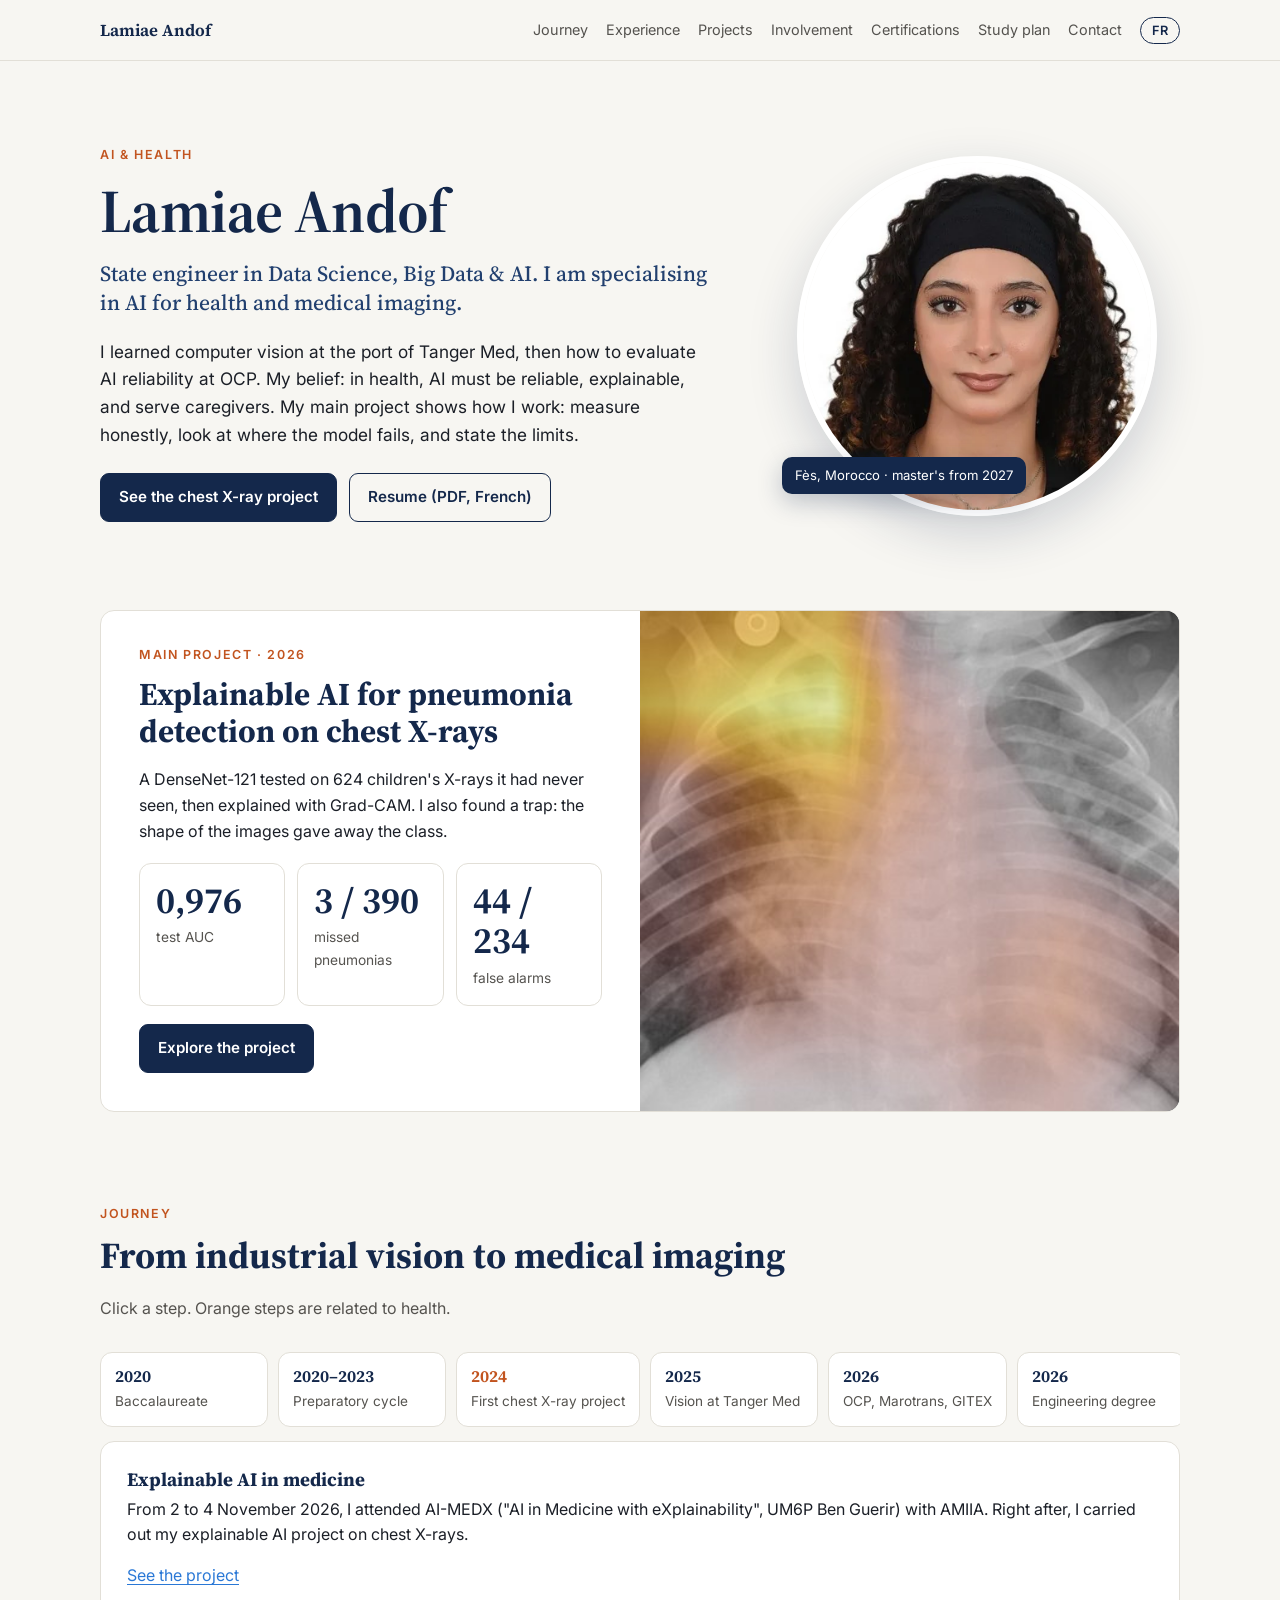
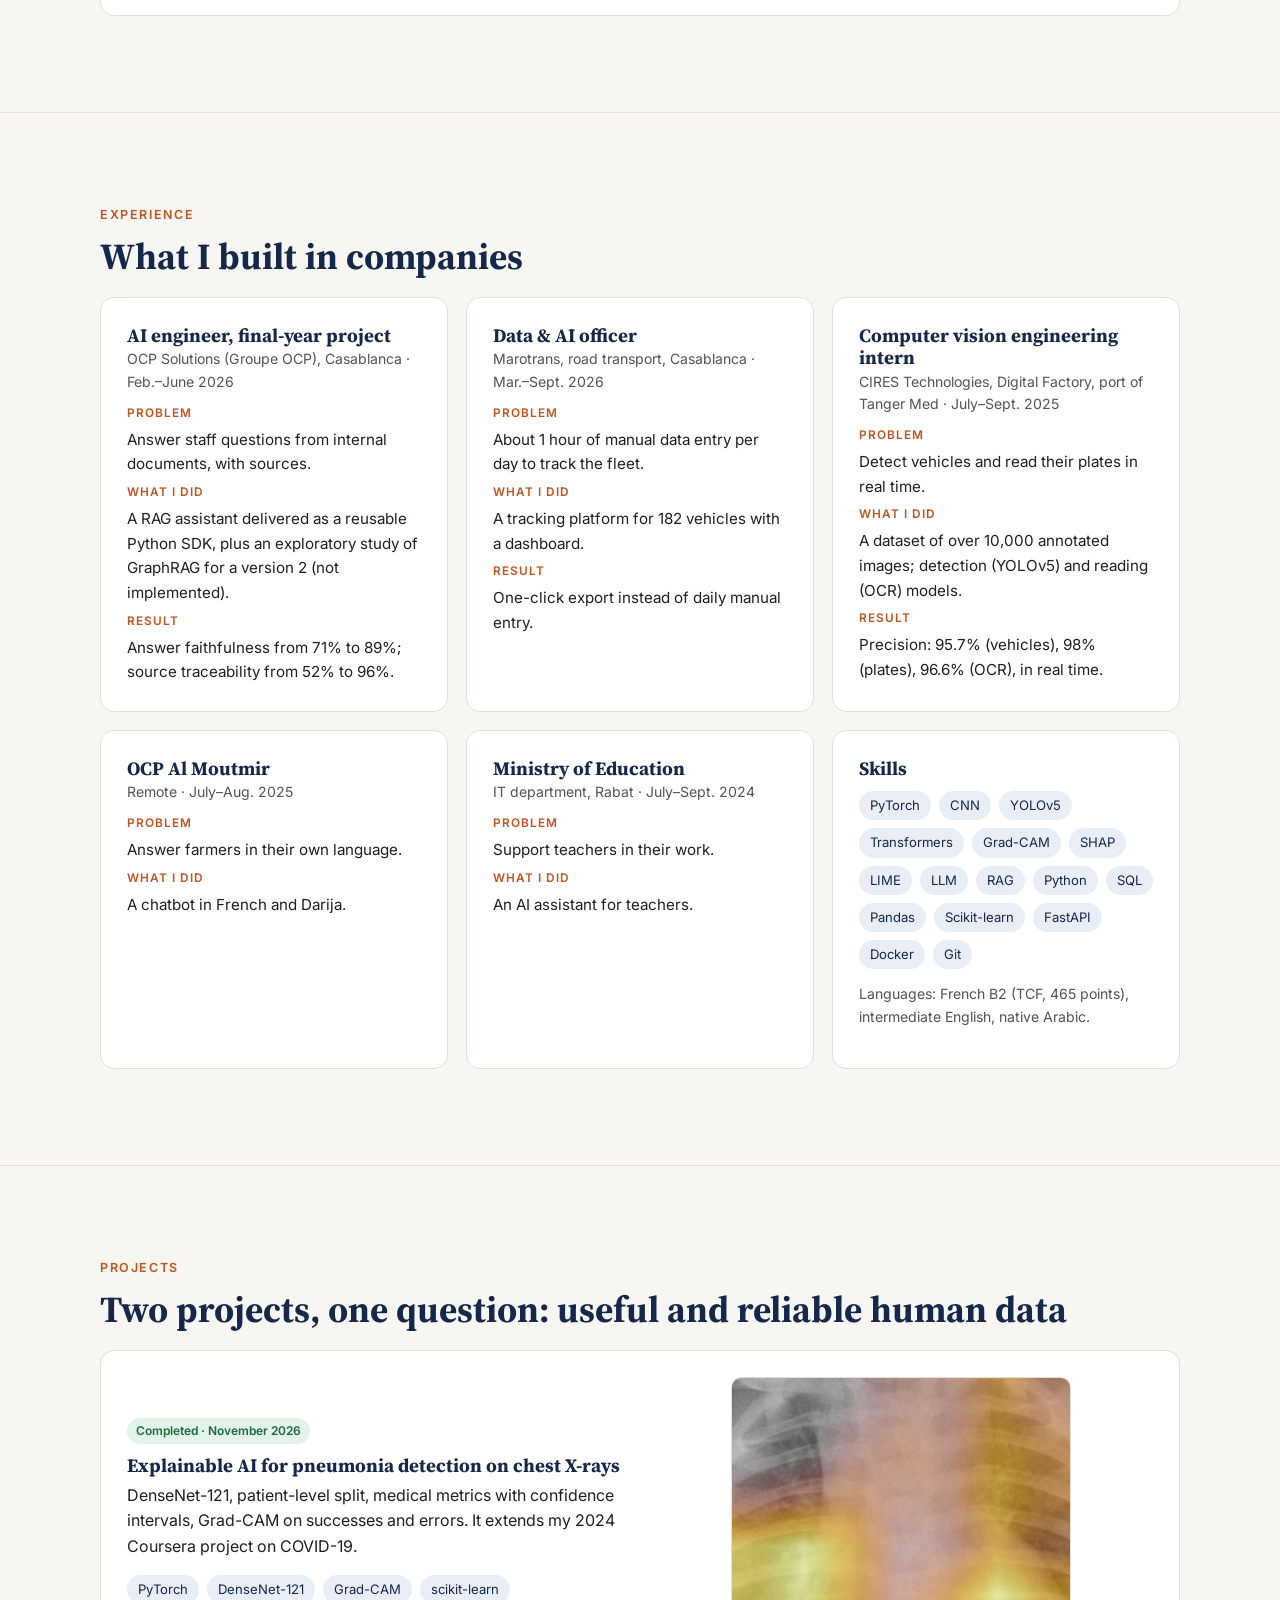
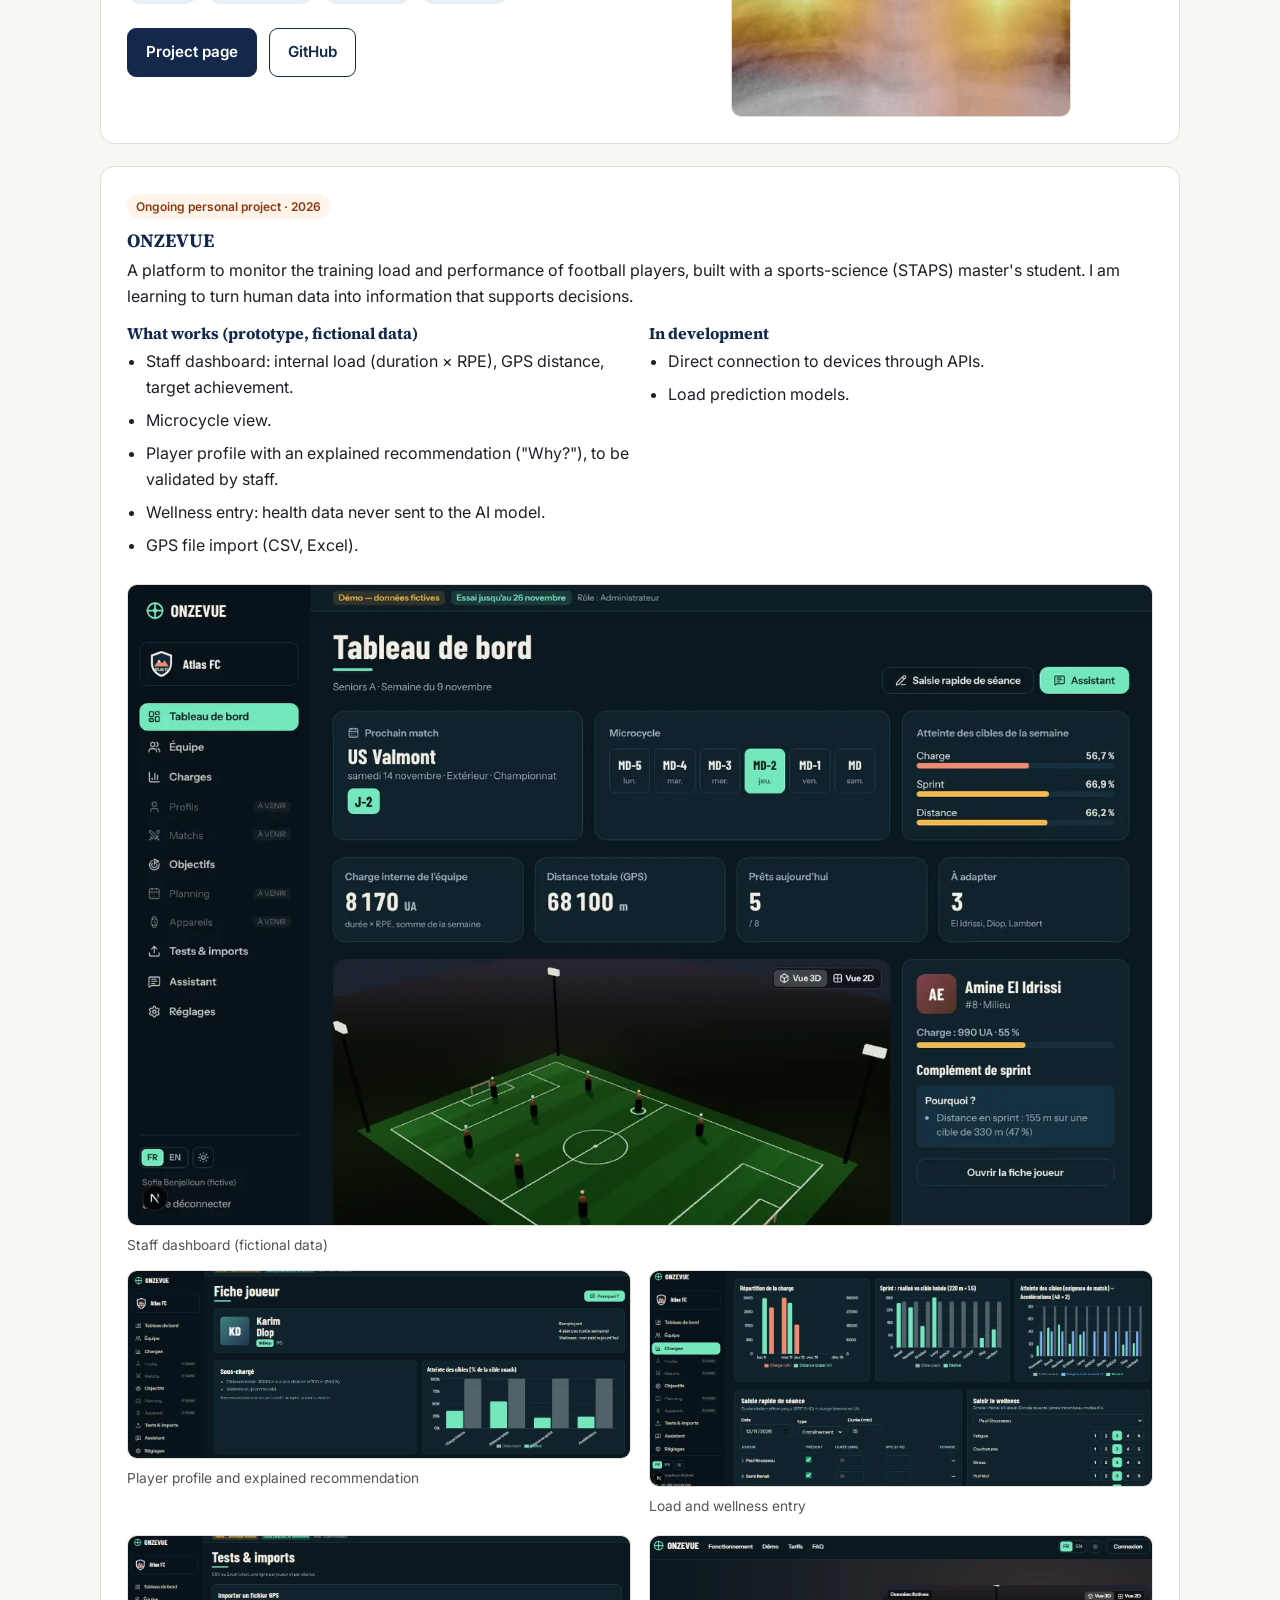
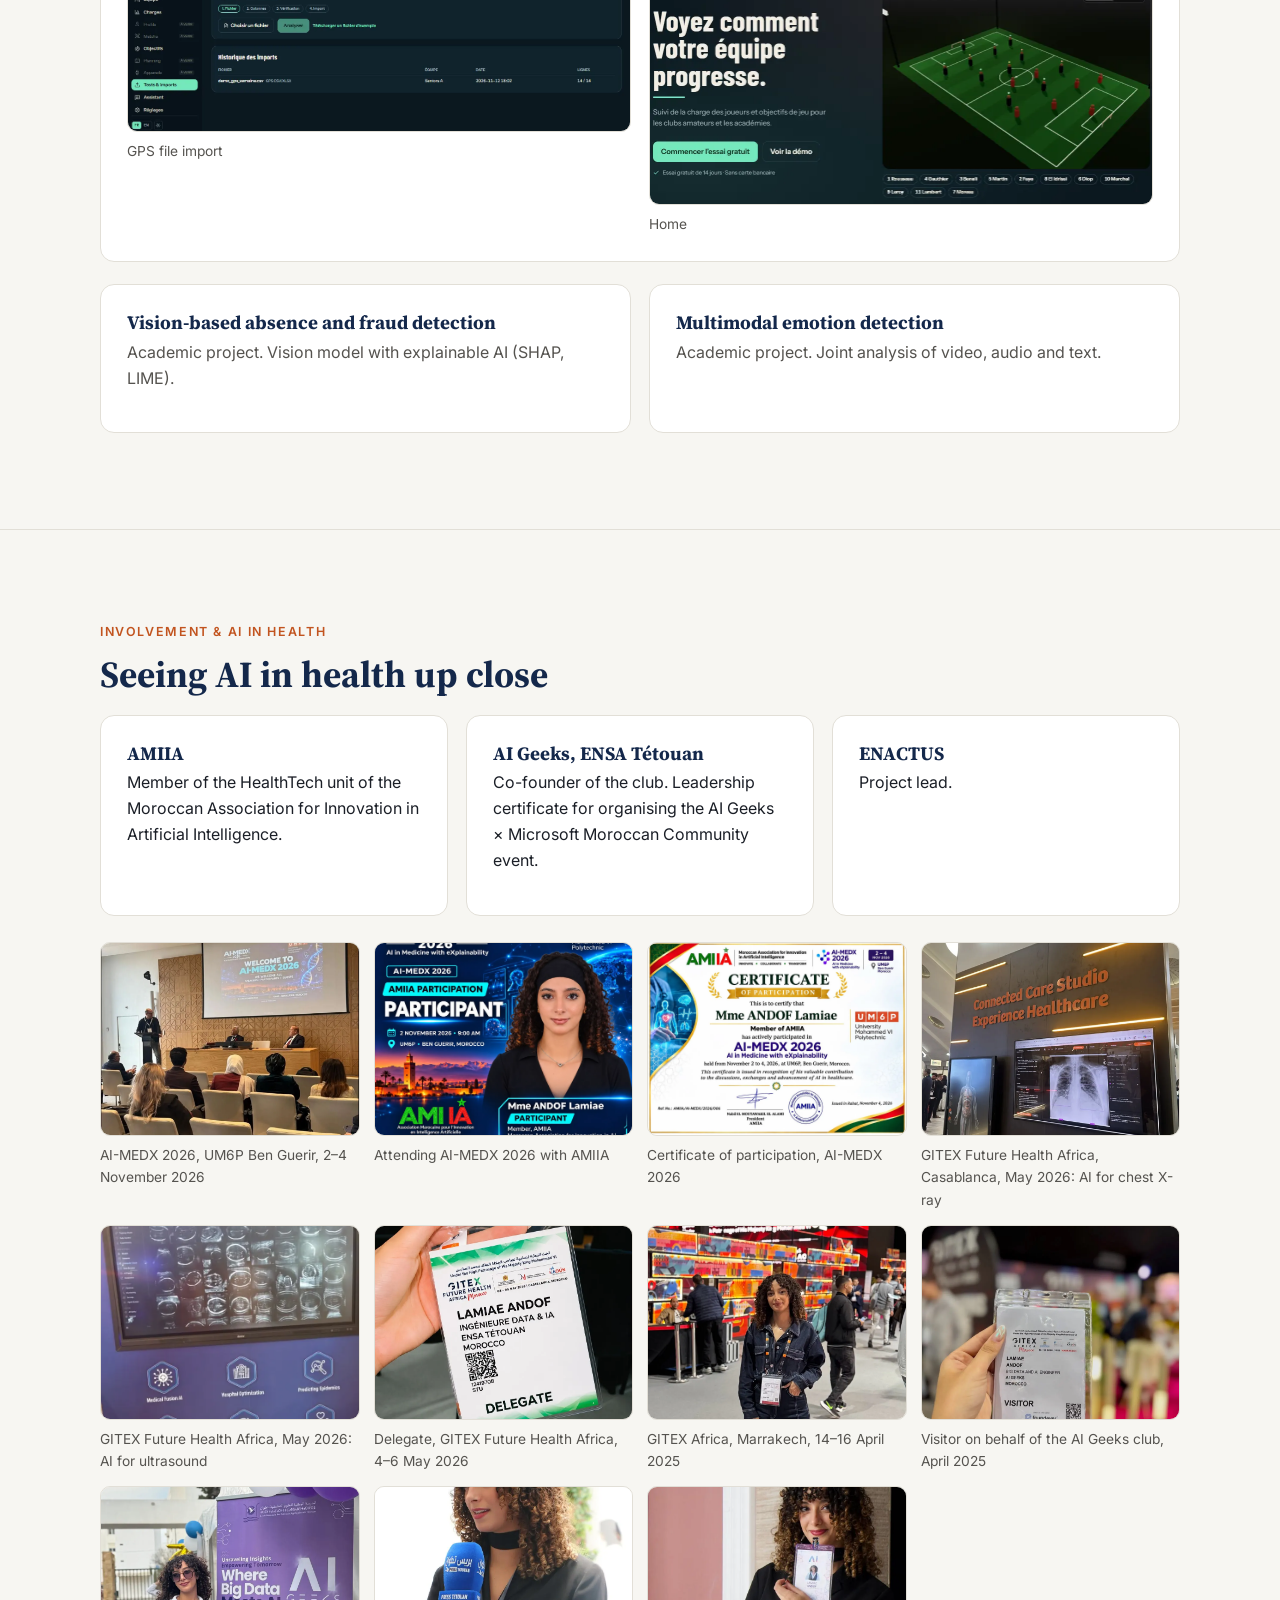
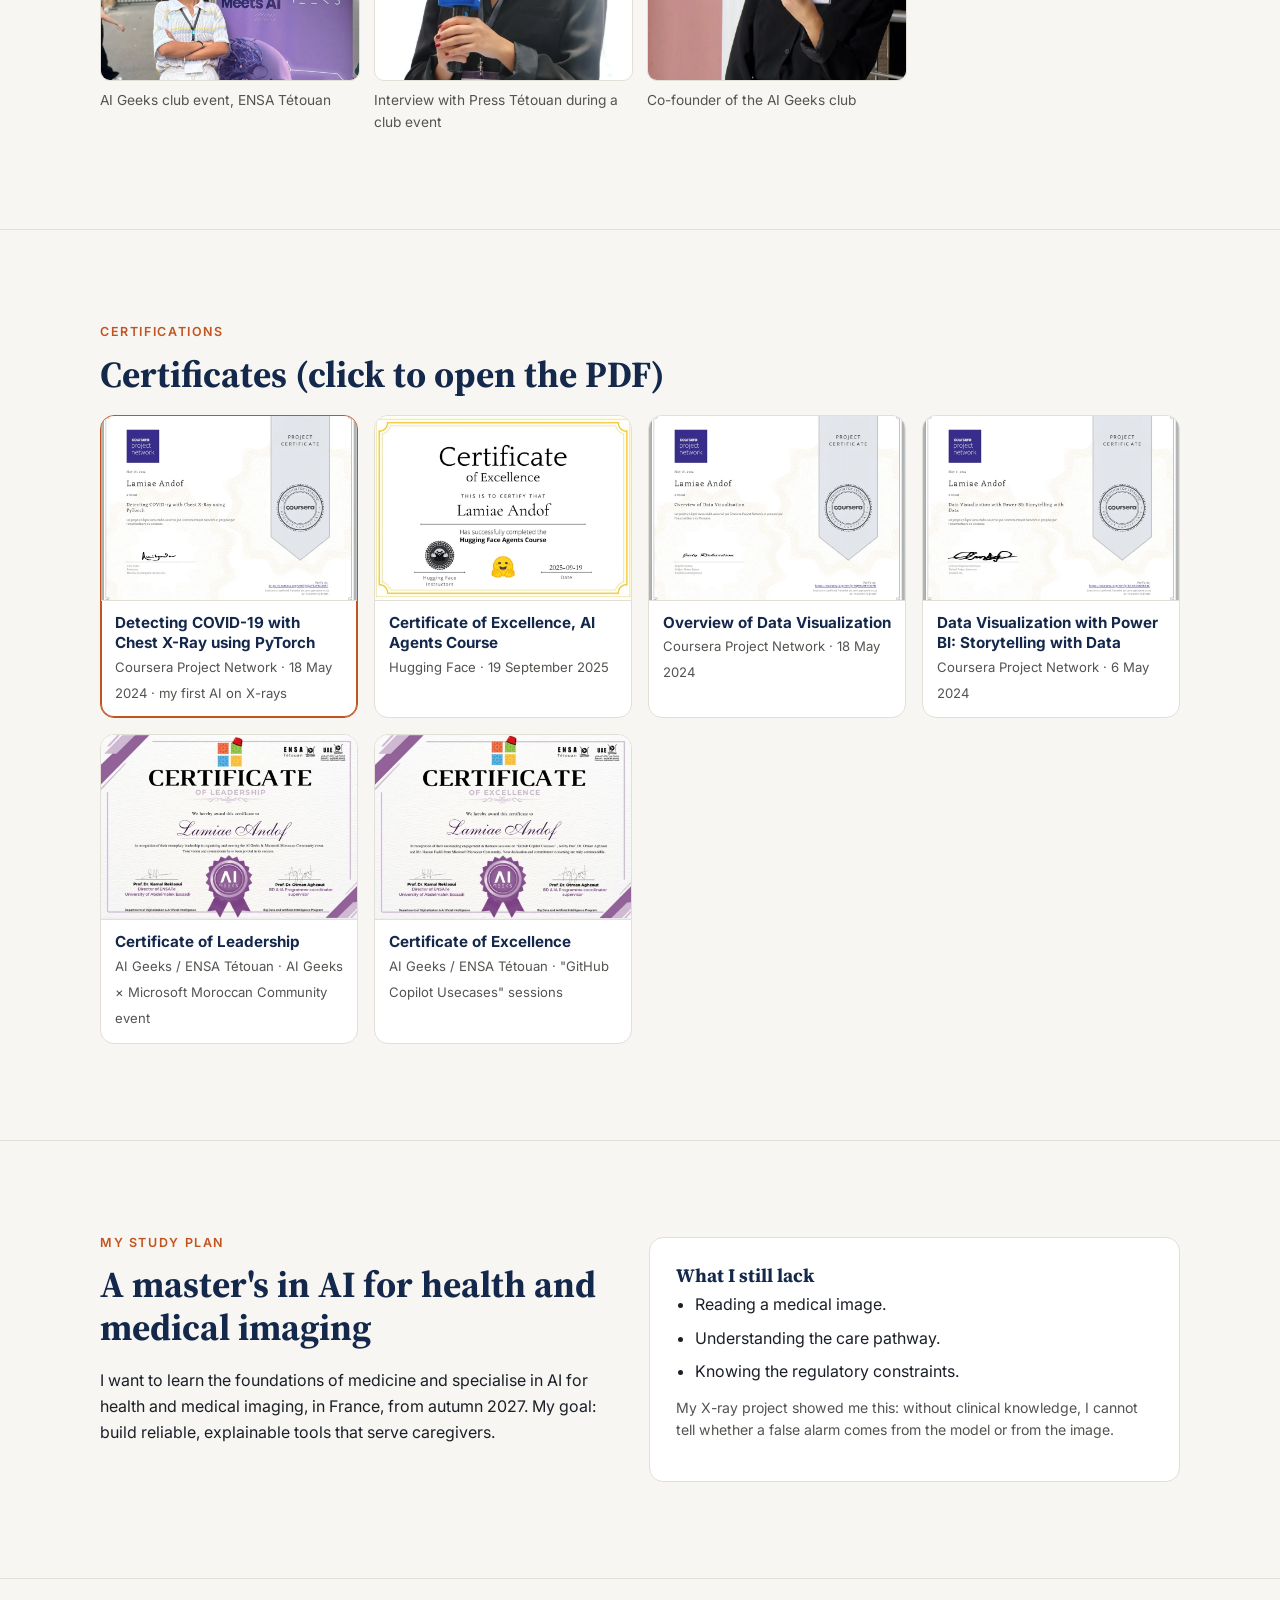
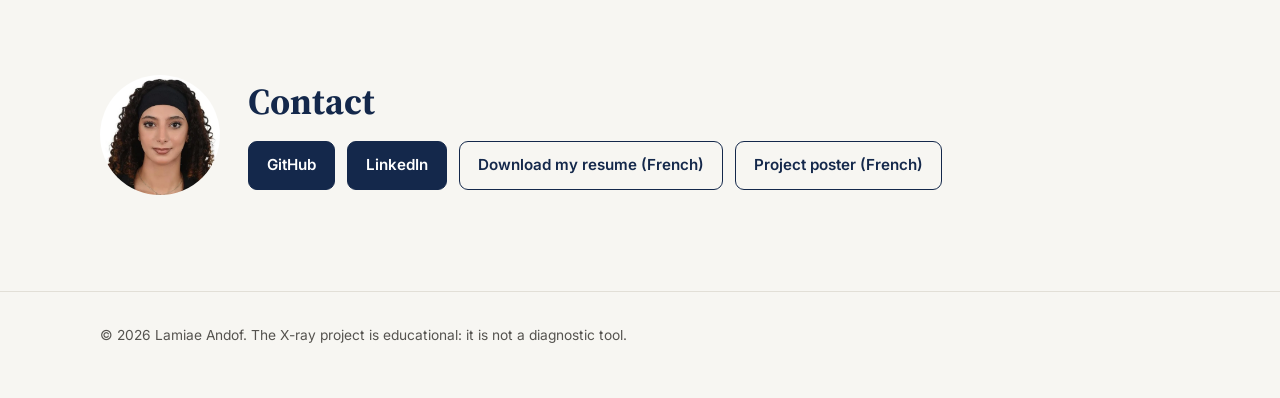
==== index.html @ 69f81e83 "Portfolio : accueil, parcours, projets, page radiographies interactive" ====
<!doctype html>
<html lang="fr">
<head>
<meta charset="utf-8">
<meta name="viewport" content="width=device-width, initial-scale=1, viewport-fit=cover">
<title>Lamiae Andof — IA &amp; santé</title>
<meta name="description" content="Lamiae Andof, ingénieure d'État en Data Science, Big Data & IA. Je me spécialise en IA appliquée à la santé et à l'imagerie médicale.">
<meta property="og:title" content="Lamiae Andof — IA & santé">
<meta property="og:description" content="Ingénieure en IA. Projet phare : IA explicable pour la détection de pneumonie sur radiographies thoraciques.">
<meta property="og:image" content="https://lamiaeandof.github.io/projet/xray.jpg">
<link rel="icon" href="data:image/svg+xml,%3Csvg xmlns='http://www.w3.org/2000/svg' viewBox='0 0 32 32'%3E%3Crect width='32' height='32' rx='7' fill='%2314284b'/%3E%3Ctext x='16' y='22' font-family='Georgia' font-size='17' fill='white' text-anchor='middle'%3ELA%3C/text%3E%3C/svg%3E">
<link rel="preconnect" href="https://fonts.googleapis.com">
<link rel="preconnect" href="https://fonts.gstatic.com" crossorigin>
<link href="https://fonts.googleapis.com/css2?family=Source+Serif+4:opsz,wght@8..60,500;8..60,650&family=Inter:wght@400;500;600&display=swap" rel="stylesheet">
<link rel="stylesheet" href="assets/style.css">
</head>
<body>
<header class="nav">
  <div class="wrap">
    <a class="logo" href="#accueil">Lamiae Andof</a>
    <nav class="liens" aria-label="Sections">
      <a href="#parcours"><span class="fr">Parcours</span><span class="en">Journey</span></a>
      <a href="#experiences"><span class="fr">Expériences</span><span class="en">Experience</span></a>
      <a href="#projets"><span class="fr">Projets</span><span class="en">Projects</span></a>
      <a href="#engagement"><span class="fr">Engagement</span><span class="en">Involvement</span></a>
      <a href="#certifications">Certifications</a>
      <a href="#etudes"><span class="fr">Projet d'études</span><span class="en">Study plan</span></a>
      <a href="#contact">Contact</a>
    </nav>
    <button class="langue" type="button">EN</button>
  </div>
</header>

<main>
<!-- ================= ACCUEIL ================= -->
<div class="wrap" id="accueil">
  <div class="hero">
    <div class="revele">
      <p class="eyebrow"><span class="fr">IA &amp; santé</span><span class="en">AI &amp; health</span></p>
      <h1>Lamiae Andof</h1>
      <p class="titre fr">Ingénieure d'État en Data Science, Big Data &amp; IA. Je me spécialise en IA appliquée à la santé et à l'imagerie médicale.</p>
      <p class="titre en">State engineer in Data Science, Big Data &amp; AI. I am specialising in AI for health and medical imaging.</p>
      <p class="lead fr">J'ai appris la vision par ordinateur au port de Tanger Med, puis à évaluer la fiabilité de l'IA chez OCP. Ma conviction : en santé, une IA doit être fiable et explicable, et rester au service des soignants. Mon projet phare montre comment je travaille : mesurer honnêtement, regarder où le modèle se trompe, et dire les limites.</p>
      <p class="lead en">I learned computer vision at the port of Tanger Med, then how to evaluate AI reliability at OCP. My belief: in health, AI must be reliable, explainable, and serve caregivers. My main project shows how I work: measure honestly, look at where the model fails, and state the limits.</p>
      <div class="boutons">
        <a class="btn plein" href="radiographies.html"><span class="fr">Voir le projet radiographies</span><span class="en">See the chest X-ray project</span></a>
        <a class="btn vide" href="docs/CV_Lamiae_Andof.pdf"><span class="fr">CV (PDF)</span><span class="en">Resume (PDF, French)</span></a>
      </div>
    </div>
    <div class="portrait revele">
      <img src="img/profil.webp" width="420" height="420" alt="Portrait de Lamiae Andof">
      <span class="badge"><span class="fr">Fès, Maroc · master visé en 2027</span><span class="en">Fès, Morocco · master's from 2027</span></span>
    </div>
  </div>

  <!-- Projet vedette -->
  <article class="carte vedette revele" aria-labelledby="titre-vedette">
    <div class="texte">
      <p class="eyebrow"><span class="fr">Projet phare · 2026</span><span class="en">Main project · 2026</span></p>
      <h2 id="titre-vedette" style="font-size:clamp(1.5rem,3vw,2rem)"><span class="fr">IA explicable pour la détection de pneumonie sur radiographies thoraciques</span><span class="en">Explainable AI for pneumonia detection on chest X-rays</span></h2>
      <p class="fr">Un DenseNet-121 évalué sur 624 radiographies d'enfants qu'il n'avait jamais vues, puis expliqué avec Grad-CAM. J'y ai aussi découvert un piège : la forme des images trahissait la classe.</p>
      <p class="en">A DenseNet-121 tested on 624 children's X-rays it had never seen, then explained with Grad-CAM. I also found a trap: the shape of the images gave away the class.</p>
      <div class="chiffres" style="margin:18px 0">
        <div class="chiffre"><div class="val">0,976</div><div class="lib"><span class="fr">AUC sur le test</span><span class="en">test AUC</span></div></div>
        <div class="chiffre"><div class="val">3 / 390</div><div class="lib"><span class="fr">pneumonies ratées</span><span class="en">missed pneumonias</span></div></div>
        <div class="chiffre"><div class="val">44 / 234</div><div class="lib"><span class="fr">fausses alertes</span><span class="en">false alarms</span></div></div>
      </div>
      <a class="btn plein" href="radiographies.html"><span class="fr">Explorer le projet</span><span class="en">Explore the project</span></a>
    </div>
    <div class="image" aria-hidden="true">
      <img src="projet/cas/VP_radio.jpg" alt="">
      <img class="cam" src="projet/cas/VP_cam.jpg" alt="">
    </div>
  </article>
</div>

<!-- ================= PARCOURS ================= -->
<section id="parcours">
  <div class="wrap">
    <p class="eyebrow"><span class="fr">Parcours</span><span class="en">Journey</span></p>
    <h2 class="revele"><span class="fr">De la vision industrielle à l'imagerie médicale</span><span class="en">From industrial vision to medical imaging</span></h2>
    <p class="muted fr">Cliquez sur une étape. Les étapes en orange sont liées à la santé.</p>
    <p class="muted en">Click a step. Orange steps are related to health.</p>
    <div class="frise" role="tablist" aria-label="Frise">
      <button role="tab" aria-selected="false" aria-controls="e2020"><span class="an">2020</span><span class="t fr">Baccalauréat</span><span class="t en">Baccalaureate</span></button>
      <button role="tab" aria-selected="false" aria-controls="e2023"><span class="an">2020–2023</span><span class="t fr">Cycle préparatoire</span><span class="t en">Preparatory cycle</span></button>
      <button role="tab" aria-selected="false" aria-controls="e2024" class="sante"><span class="an">2024</span><span class="t fr">Premier projet sur radiographies</span><span class="t en">First chest X-ray project</span></button>
      <button role="tab" aria-selected="false" aria-controls="e2025"><span class="an">2025</span><span class="t fr">Vision à Tanger Med</span><span class="t en">Vision at Tanger Med</span></button>
      <button role="tab" aria-selected="false" aria-controls="e2026a"><span class="an">2026</span><span class="t fr">OCP, Marotrans, GITEX</span><span class="t en">OCP, Marotrans, GITEX</span></button>
      <button role="tab" aria-selected="false" aria-controls="e2026b"><span class="an">2026</span><span class="t fr">Diplôme d'ingénieure</span><span class="t en">Engineering degree</span></button>
      <button role="tab" aria-selected="true" aria-controls="e2026c" class="sante"><span class="an">Nov. 2026</span><span class="t fr">AI-MEDX et projet pneumonie</span><span class="t en">AI-MEDX and pneumonia project</span></button>
      <button role="tab" aria-selected="false" aria-controls="e2027" class="sante"><span class="an">2027</span><span class="t fr">Master en France</span><span class="t en">Master's in France</span></button>
    </div>

    <div class="etape carte" id="e2020" role="tabpanel" hidden>
      <h3><span class="fr">Baccalauréat Sciences physiques</span><span class="en">Baccalaureate in physical sciences</span></h3>
      <p class="fr">Mention Très Bien (16,91/20).</p><p class="en">Highest honours (16.91/20).</p>
    </div>
    <div class="etape carte" id="e2023" role="tabpanel" hidden>
      <h3><span class="fr">Cycle préparatoire intégré, ENSA Tétouan</span><span class="en">Integrated preparatory cycle, ENSA Tétouan</span></h3>
      <p class="fr">Deux années de bases scientifiques avant le cycle d'ingénieur.</p><p class="en">Scientific foundations before the engineering cycle.</p>
    </div>
    <div class="etape carte" id="e2024" role="tabpanel" hidden>
      <h3><span class="fr">Cycle d'ingénieur et premier contact avec la radiographie</span><span class="en">Engineering cycle and first contact with X-rays</span></h3>
      <p class="fr">Stage au Ministère de l'Éducation nationale (DSI, Rabat) : un assistant IA pour les enseignants. En mai 2024, le projet Coursera « Detecting COVID-19 with Chest X-Ray using PyTorch » : ma première IA sur des radiographies thoraciques. Le projet pneumonie de 2026 le prolonge.</p>
      <p class="en">Internship at the Ministry of Education (IT department, Rabat): an AI assistant for teachers. In May 2024, the Coursera project "Detecting COVID-19 with Chest X-Ray using PyTorch": my first AI on chest X-rays. The 2026 pneumonia project builds on it.</p>
    </div>
    <div class="etape carte" id="e2025" role="tabpanel" hidden>
      <h3><span class="fr">Vision par ordinateur en conditions réelles</span><span class="en">Computer vision in real conditions</span></h3>
      <p class="fr">Visite du GITEX Africa à Marrakech pour le club AI Geeks (avril). Stage chez CIRES Technologies au port de Tanger Med (juillet à septembre) : détection et lecture de plaques en temps réel. Chatbot en français et en darija pour OCP Al Moutmir. Certificat d'excellence du cours Hugging Face sur les agents IA.</p>
      <p class="en">Visited GITEX Africa in Marrakech for the AI Geeks club (April). Internship at CIRES Technologies, port of Tanger Med (July–September): real-time detection and plate reading. French and Darija chatbot for OCP Al Moutmir. Certificate of excellence, Hugging Face AI Agents course.</p>
    </div>
    <div class="etape carte" id="e2026a" role="tabpanel" hidden>
      <h3><span class="fr">Fiabilité de l'IA, et premier pas dans la santé</span><span class="en">AI reliability, and a first step into health</span></h3>
      <p class="fr">Projet de fin d'études chez OCP Solutions : un assistant RAG évalué avec rigueur. Mission Data &amp; IA chez Marotrans. En mai, déléguée au GITEX Future Health Africa (Casablanca), où j'ai vu des outils d'IA en radiographie thoracique et en échographie. Membre de la cellule HealthTech de l'AMIIA.</p>
      <p class="en">Final-year project at OCP Solutions: a RAG assistant, rigorously evaluated. Data &amp; AI assignment at Marotrans. In May, delegate at GITEX Future Health Africa (Casablanca), where I saw AI tools for chest X-ray and ultrasound. Member of AMIIA's HealthTech unit.</p>
    </div>
    <div class="etape carte" id="e2026b" role="tabpanel" hidden>
      <div class="detail-frise">
        <div>
          <h3><span class="fr">Ingénieure d'État, Data Science, Big Data &amp; IA</span><span class="en">State engineer, Data Science, Big Data &amp; AI</span></h3>
          <p class="fr">ENSA Tétouan, Université Abdelmalek Essaâdi, 2023-2026. Mention Bien. Projet de fin d'études : 19/20.</p>
          <p class="en">ENSA Tétouan, Abdelmalek Essaâdi University, 2023–2026. With honours. Final-year project: 19/20.</p>
        </div>
        <div class="photos" data-zoom>
          <figure><img src="img/parcours/diplomation_2026_big_data_ia.webp" loading="lazy" width="960" height="1280" alt="Diplomation 2026, filière Big Data et IA"><figcaption class="petit"><span class="fr">Diplomation 2026</span><span class="en">Graduation 2026</span></figcaption></figure>
          <figure><img src="img/parcours/diplomation_2026_campus_ensa_tetouan.webp" loading="lazy" width="960" height="1280" alt="Diplomation 2026, campus de l'ENSA Tétouan"><figcaption class="petit"><span class="fr">Campus de l'ENSA Tétouan</span><span class="en">ENSA Tétouan campus</span></figcaption></figure>
        </div>
      </div>
    </div>
    <div class="etape carte" id="e2026c" role="tabpanel">
      <h3><span class="fr">L'IA explicable en médecine</span><span class="en">Explainable AI in medicine</span></h3>
      <p class="fr">Du 2 au 4 novembre 2026, j'ai participé à AI-MEDX (« AI in Medicine with eXplainability », UM6P Ben Guerir) avec l'AMIIA. Dans la foulée, j'ai mené mon projet d'IA explicable sur radiographies thoraciques.</p>
      <p class="en">From 2 to 4 November 2026, I attended AI-MEDX ("AI in Medicine with eXplainability", UM6P Ben Guerir) with AMIIA. Right after, I carried out my explainable AI project on chest X-rays.</p>
      <a href="radiographies.html"><span class="fr">Voir le projet</span><span class="en">See the project</span></a>
    </div>
    <div class="etape carte" id="e2027" role="tabpanel" hidden>
      <h3><span class="fr">Objectif : un master en IA appliquée à la santé</span><span class="en">Goal: a master's in AI for health</span></h3>
      <p class="fr">En France, à la rentrée 2027, pour acquérir les bases cliniques qui me manquent.</p>
      <p class="en">In France, from autumn 2027, to gain the clinical knowledge I still lack.</p>
    </div>
  </div>
</section>

<!-- ================= EXPÉRIENCES ================= -->
<section id="experiences">
  <div class="wrap">
    <p class="eyebrow"><span class="fr">Expériences</span><span class="en">Experience</span></p>
    <h2 class="revele"><span class="fr">Ce que j'ai construit en entreprise</span><span class="en">What I built in companies</span></h2>
    <div class="grille g3">
      <article class="carte exp revele">
        <h3><span class="fr">Ingénieure IA, projet de fin d'études</span><span class="en">AI engineer, final-year project</span></h3>
        <div class="lieu">OCP Solutions (Groupe OCP), Casablanca · <span class="fr">févr. à juin 2026</span><span class="en">Feb.–June 2026</span></div>
        <dl>
          <dt><span class="fr">Problème</span><span class="en">Problem</span></dt><dd><span class="fr">Répondre aux questions des équipes à partir des documents internes, en citant ses sources.</span><span class="en">Answer staff questions from internal documents, with sources.</span></dd>
          <dt><span class="fr">Ce que j'ai fait</span><span class="en">What I did</span></dt><dd><span class="fr">Un assistant IA (RAG) livré en SDK Python réutilisable, et une étude exploratoire de GraphRAG pour une version 2 (non implémentée).</span><span class="en">A RAG assistant delivered as a reusable Python SDK, plus an exploratory study of GraphRAG for a version 2 (not implemented).</span></dd>
          <dt><span class="fr">Résultat</span><span class="en">Result</span></dt><dd><span class="fr">Fidélité des réponses de 71 % à 89 % ; traçabilité des sources de 52 % à 96 %.</span><span class="en">Answer faithfulness from 71% to 89%; source traceability from 52% to 96%.</span></dd>
        </dl>
      </article>
      <article class="carte exp revele">
        <h3><span class="fr">Chargée de mission Data &amp; IA</span><span class="en">Data &amp; AI officer</span></h3>
        <div class="lieu">Marotrans, <span class="fr">transport routier</span><span class="en">road transport</span>, Casablanca · <span class="fr">mars à sept. 2026</span><span class="en">Mar.–Sept. 2026</span></div>
        <dl>
          <dt><span class="fr">Problème</span><span class="en">Problem</span></dt><dd><span class="fr">Environ 1 h de saisie manuelle par jour pour suivre la flotte.</span><span class="en">About 1 hour of manual data entry per day to track the fleet.</span></dd>
          <dt><span class="fr">Ce que j'ai fait</span><span class="en">What I did</span></dt><dd><span class="fr">Une plateforme de suivi de 182 véhicules avec tableau de bord.</span><span class="en">A tracking platform for 182 vehicles with a dashboard.</span></dd>
          <dt><span class="fr">Résultat</span><span class="en">Result</span></dt><dd><span class="fr">Export en un clic au lieu de la saisie quotidienne.</span><span class="en">One-click export instead of daily manual entry.</span></dd>
        </dl>
      </article>
      <article class="carte exp revele">
        <h3><span class="fr">Stagiaire ingénieure Computer Vision</span><span class="en">Computer vision engineering intern</span></h3>
        <div class="lieu">CIRES Technologies, Digital Factory, <span class="fr">port de Tanger Med</span><span class="en">port of Tanger Med</span> · <span class="fr">juil. à sept. 2025</span><span class="en">July–Sept. 2025</span></div>
        <dl>
          <dt><span class="fr">Problème</span><span class="en">Problem</span></dt><dd><span class="fr">Détecter les véhicules et lire leurs plaques en temps réel.</span><span class="en">Detect vehicles and read their plates in real time.</span></dd>
          <dt><span class="fr">Ce que j'ai fait</span><span class="en">What I did</span></dt><dd><span class="fr">Une base de plus de 10 000 images annotées ; des modèles de détection (YOLOv5) et de lecture (OCR).</span><span class="en">A dataset of over 10,000 annotated images; detection (YOLOv5) and reading (OCR) models.</span></dd>
          <dt><span class="fr">Résultat</span><span class="en">Result</span></dt><dd><span class="fr">Précision : 95,7 % (véhicules), 98 % (plaques), 96,6 % (OCR), en temps réel.</span><span class="en">Precision: 95.7% (vehicles), 98% (plates), 96.6% (OCR), in real time.</span></dd>
        </dl>
      </article>
      <article class="carte exp revele">
        <h3>OCP Al Moutmir</h3>
        <div class="lieu"><span class="fr">À distance · juil. à août 2025</span><span class="en">Remote · July–Aug. 2025</span></div>
        <dl>
          <dt><span class="fr">Problème</span><span class="en">Problem</span></dt><dd><span class="fr">Répondre aux agriculteurs dans leur langue.</span><span class="en">Answer farmers in their own language.</span></dd>
          <dt><span class="fr">Ce que j'ai fait</span><span class="en">What I did</span></dt><dd><span class="fr">Un chatbot en français et en darija.</span><span class="en">A chatbot in French and Darija.</span></dd>
        </dl>
      </article>
      <article class="carte exp revele">
        <h3><span class="fr">Ministère de l'Éducation nationale</span><span class="en">Ministry of Education</span></h3>
        <div class="lieu"><span class="fr">DSI, Rabat · juil. à sept. 2024</span><span class="en">IT department, Rabat · July–Sept. 2024</span></div>
        <dl>
          <dt><span class="fr">Problème</span><span class="en">Problem</span></dt><dd><span class="fr">Aider les enseignants dans leur travail.</span><span class="en">Support teachers in their work.</span></dd>
          <dt><span class="fr">Ce que j'ai fait</span><span class="en">What I did</span></dt><dd><span class="fr">Un assistant IA pour les enseignants.</span><span class="en">An AI assistant for teachers.</span></dd>
        </dl>
      </article>
      <article class="carte revele">
        <h3><span class="fr">Compétences</span><span class="en">Skills</span></h3>
        <ul class="puces">
          <li>PyTorch</li><li>CNN</li><li>YOLOv5</li><li>Transformers</li><li>Grad-CAM</li><li>SHAP</li><li>LIME</li><li>LLM</li><li>RAG</li>
          <li>Python</li><li>SQL</li><li>Pandas</li><li>Scikit-learn</li><li>FastAPI</li><li>Docker</li><li>Git</li>
        </ul>
        <p class="petit muted" style="margin-top:14px"><span class="fr">Langues : français B2 (TCF, 465 points), anglais intermédiaire, arabe langue maternelle.</span><span class="en">Languages: French B2 (TCF, 465 points), intermediate English, native Arabic.</span></p>
      </article>
    </div>
  </div>
</section>

<!-- ================= PROJETS ================= -->
<section id="projets">
  <div class="wrap">
    <p class="eyebrow"><span class="fr">Projets</span><span class="en">Projects</span></p>
    <h2 class="revele"><span class="fr">Deux projets, une même question : des données humaines utiles et fiables</span><span class="en">Two projects, one question: useful and reliable human data</span></h2>

    <article class="carte revele" style="margin-bottom:22px">
      <div class="grille g2" style="align-items:center">
        <div>
          <span class="statut ok"><span class="fr">Terminé · novembre 2026</span><span class="en">Completed · November 2026</span></span>
          <h3 style="margin-top:10px"><span class="fr">IA explicable pour la détection de pneumonie sur radiographies thoraciques</span><span class="en">Explainable AI for pneumonia detection on chest X-rays</span></h3>
          <p class="fr">DenseNet-121, découpage par patient, métriques médicales avec intervalles de confiance, Grad-CAM sur les réussites et les erreurs. Il prolonge mon projet Coursera de 2024 sur la COVID-19.</p>
          <p class="en">DenseNet-121, patient-level split, medical metrics with confidence intervals, Grad-CAM on successes and errors. It extends my 2024 Coursera project on COVID-19.</p>
          <ul class="puces"><li>PyTorch</li><li>DenseNet-121</li><li>Grad-CAM</li><li>scikit-learn</li></ul>
          <div class="boutons">
            <a class="btn plein" href="radiographies.html"><span class="fr">Page du projet</span><span class="en">Project page</span></a>
            <a class="btn vide" href="https://github.com/LamiaeAndof/chest-xray-explainable-ai">GitHub</a>
          </div>
        </div>
        <figure><img src="projet/cas/FP_cam.jpg" loading="lazy" width="448" height="448" alt="Carte Grad-CAM d'une fausse alerte" style="max-width:340px;margin-inline:auto"></figure>
      </div>
    </article>

    <article class="carte revele" id="onzevue">
      <span class="statut encours"><span class="fr">Projet personnel en cours · 2026</span><span class="en">Ongoing personal project · 2026</span></span>
      <h3 style="margin-top:10px">ONZEVUE</h3>
      <p class="fr">Une plateforme de suivi de la charge et de la performance des joueurs de football, développée en collaboration avec un étudiant en Master STAPS. J'y apprends à transformer des données humaines en informations utiles à la décision.</p>
      <p class="en">A platform to monitor the training load and performance of football players, built with a sports-science (STAPS) master's student. I am learning to turn human data into information that supports decisions.</p>
      <div class="grille g2" style="margin-top:6px">
        <div>
          <h3 style="font-size:1rem"><span class="fr">Ce qui fonctionne (prototype, données fictives)</span><span class="en">What works (prototype, fictional data)</span></h3>
          <ul class="liste fr">
            <li>Tableau de bord du staff : charge interne (durée × RPE), distance GPS, atteinte des cibles.</li>
            <li>Vue du microcycle.</li>
            <li>Fiche joueur avec une recommandation expliquée (« Pourquoi ? »), à valider par le staff.</li>
            <li>Saisie du wellness : une donnée de santé jamais transmise au modèle d'IA.</li>
            <li>Import de fichiers GPS (CSV, Excel).</li>
          </ul>
          <ul class="liste en">
            <li>Staff dashboard: internal load (duration × RPE), GPS distance, target achievement.</li>
            <li>Microcycle view.</li>
            <li>Player profile with an explained recommendation ("Why?"), to be validated by staff.</li>
            <li>Wellness entry: health data never sent to the AI model.</li>
            <li>GPS file import (CSV, Excel).</li>
          </ul>
        </div>
        <div>
          <h3 style="font-size:1rem"><span class="fr">En cours de développement</span><span class="en">In development</span></h3>
          <ul class="liste fr"><li>Connexion directe aux appareils via API.</li><li>Modèles de prédiction de la charge.</li></ul>
          <ul class="liste en"><li>Direct connection to devices through APIs.</li><li>Load prediction models.</li></ul>
        </div>
      </div>
      <div class="captures" data-zoom style="margin-top:18px">
        <figure><img src="img/onzevue/onzevue_tableau_de_bord.webp" loading="lazy" width="1400" height="875" alt="ONZEVUE : tableau de bord du staff"><figcaption><span class="fr">Tableau de bord du staff (données fictives)</span><span class="en">Staff dashboard (fictional data)</span></figcaption></figure>
        <div class="grille g2">
          <figure><img src="img/onzevue/onzevue_fiche_joueur.webp" loading="lazy" width="1337" height="497" alt="ONZEVUE : fiche joueur"><figcaption><span class="fr">Fiche joueur et recommandation expliquée</span><span class="en">Player profile and explained recommendation</span></figcaption></figure>
          <figure><img src="img/onzevue/onzevue_charges_wellness.webp" loading="lazy" width="1322" height="565" alt="ONZEVUE : charges et wellness"><figcaption><span class="fr">Charges et saisie du wellness</span><span class="en">Load and wellness entry</span></figcaption></figure>
          <figure><img src="img/onzevue/onzevue_import_gps.webp" loading="lazy" width="1360" height="527" alt="ONZEVUE : import GPS"><figcaption><span class="fr">Import des fichiers GPS</span><span class="en">GPS file import</span></figcaption></figure>
          <figure><img src="img/onzevue/onzevue_accueil.webp" loading="lazy" width="1005" height="536" alt="ONZEVUE : accueil"><figcaption><span class="fr">Accueil</span><span class="en">Home</span></figcaption></figure>
        </div>
      </div>
    </article>

    <div class="grille g2" style="margin-top:22px">
      <article class="carte revele"><h3><span class="fr">Détection d'absences et de fraude par vision</span><span class="en">Vision-based absence and fraud detection</span></h3><p class="muted fr">Projet académique. Modèle de vision avec IA explicable (SHAP, LIME).</p><p class="muted en">Academic project. Vision model with explainable AI (SHAP, LIME).</p></article>
      <article class="carte revele"><h3><span class="fr">Détection multimodale d'émotions</span><span class="en">Multimodal emotion detection</span></h3><p class="muted fr">Projet académique. Analyse conjointe de la vidéo, de l'audio et du texte.</p><p class="muted en">Academic project. Joint analysis of video, audio and text.</p></article>
    </div>
  </div>
</section>

<!-- ================= ENGAGEMENT ================= -->
<section id="engagement">
  <div class="wrap">
    <p class="eyebrow"><span class="fr">Engagement &amp; IA santé</span><span class="en">Involvement &amp; AI in health</span></p>
    <h2 class="revele"><span class="fr">Aller voir l'IA en santé de près</span><span class="en">Seeing AI in health up close</span></h2>
    <div class="grille g3" style="margin-bottom:26px">
      <div class="carte revele"><h3>AMIIA</h3><p class="fr">Membre de la cellule HealthTech de l'Association Marocaine pour l'Innovation en Intelligence Artificielle.</p><p class="en">Member of the HealthTech unit of the Moroccan Association for Innovation in Artificial Intelligence.</p></div>
      <div class="carte revele"><h3>AI Geeks, ENSA Tétouan</h3><p class="fr">Co-fondatrice du club. Certificat de leadership pour l'organisation de l'événement AI Geeks × Microsoft Moroccan Community.</p><p class="en">Co-founder of the club. Leadership certificate for organising the AI Geeks × Microsoft Moroccan Community event.</p></div>
      <div class="carte revele"><h3>ENACTUS</h3><p class="fr">Cheffe de projet.</p><p class="en">Project lead.</p></div>
    </div>
    <div class="galerie" data-zoom>
      <figure><img src="img/evenements/ai_medx_2026_conference.webp" loading="lazy" width="992" height="1280" alt="AI-MEDX 2026"><figcaption><span class="fr">AI-MEDX 2026, UM6P Ben Guerir, 2-4 novembre 2026</span><span class="en">AI-MEDX 2026, UM6P Ben Guerir, 2–4 November 2026</span></figcaption></figure>
      <figure><img src="img/evenements/ai_medx_2026_annonce_amiia.webp" loading="lazy" width="1200" height="1200" alt="Annonce AMIIA pour AI-MEDX 2026"><figcaption><span class="fr">Participation à AI-MEDX 2026 avec l'AMIIA</span><span class="en">Attending AI-MEDX 2026 with AMIIA</span></figcaption></figure>
      <figure><img src="img/evenements/ai_medx_2026_certificat.webp" loading="lazy" width="1200" height="900" alt="Certificat de participation AI-MEDX 2026"><figcaption><span class="fr">Certificat de participation, AI-MEDX 2026</span><span class="en">Certificate of participation, AI-MEDX 2026</span></figcaption></figure>
      <figure><img src="img/evenements/gitex_future_health_2026_siemens_radiographie_ia.webp" loading="lazy" width="961" height="1280" alt="Stand d'IA en radiographie thoracique"><figcaption><span class="fr">GITEX Future Health Africa, Casablanca, mai 2026 : IA en radiographie thoracique</span><span class="en">GITEX Future Health Africa, Casablanca, May 2026: AI for chest X-ray</span></figcaption></figure>
      <figure><img src="img/evenements/gitex_future_health_2026_fusion_ai_echographie.webp" loading="lazy" width="591" height="960" alt="Stand d'IA en échographie"><figcaption><span class="fr">GITEX Future Health Africa, mai 2026 : IA en échographie</span><span class="en">GITEX Future Health Africa, May 2026: AI for ultrasound</span></figcaption></figure>
      <figure><img src="img/evenements/gitex_future_health_2026_badge.webp" loading="lazy" width="853" height="1280" alt="Badge de déléguée GITEX Future Health Africa 2026"><figcaption><span class="fr">Déléguée, GITEX Future Health Africa, 4-6 mai 2026</span><span class="en">Delegate, GITEX Future Health Africa, 4–6 May 2026</span></figcaption></figure>
      <figure><img src="img/evenements/gitex_africa_2025_photo.webp" loading="lazy" width="960" height="1280" alt="GITEX Africa 2025"><figcaption><span class="fr">GITEX Africa, Marrakech, 14-16 avril 2025</span><span class="en">GITEX Africa, Marrakech, 14–16 April 2025</span></figcaption></figure>
      <figure><img src="img/evenements/gitex_africa_2025_badge.webp" loading="lazy" width="960" height="1280" alt="Badge GITEX Africa 2025"><figcaption><span class="fr">Visiteuse au nom du club AI Geeks, avril 2025</span><span class="en">Visitor on behalf of the AI Geeks club, April 2025</span></figcaption></figure>
      <figure><img src="img/parcours/ai_geeks_evenement_ensa_tetouan.webp" loading="lazy" width="960" height="1280" alt="Événement AI Geeks à l'ENSA Tétouan"><figcaption><span class="fr">Événement du club AI Geeks, ENSA Tétouan</span><span class="en">AI Geeks club event, ENSA Tétouan</span></figcaption></figure>
      <figure><img src="img/parcours/ai_geeks_interview_press_tetouan.webp" loading="lazy" width="853" height="1280" alt="Interview à Press Tétouan"><figcaption><span class="fr">Interview accordée à Press Tétouan lors d'un événement du club</span><span class="en">Interview with Press Tétouan during a club event</span></figcaption></figure>
      <figure><img src="img/parcours/ai_geeks_badge_portrait.webp" loading="lazy" width="822" height="1280" alt="Badge AI Geeks"><figcaption><span class="fr">Co-fondatrice du club AI Geeks</span><span class="en">Co-founder of the AI Geeks club</span></figcaption></figure>
    </div>
  </div>
</section>

<!-- ================= CERTIFICATIONS ================= -->
<section id="certifications">
  <div class="wrap">
    <p class="eyebrow">Certifications</p>
    <h2 class="revele"><span class="fr">Certificats (cliquez pour ouvrir le PDF)</span><span class="en">Certificates (click to open the PDF)</span></h2>
    <div class="certifs">
      <a class="certif vedette-c revele" href="docs/certificats/coursera_pytorch_detection_covid19_radiographie_thoracique_2024.pdf"><img src="img/certificats/coursera_pytorch_detection_covid19_radiographie_thoracique_2024.webp" loading="lazy" width="900" height="695" alt="Certificat Coursera : Detecting COVID-19 with Chest X-Ray using PyTorch"><div class="txt"><b>Detecting COVID-19 with Chest X-Ray using PyTorch</b><span>Coursera Project Network · <span class="fr">18 mai 2024 · ma première IA sur radiographies</span><span class="en">18 May 2024 · my first AI on X-rays</span></span></div></a>
      <a class="certif revele" href="docs/certificats/hugging_face_ai_agents_course_excellence_2025.pdf"><img src="img/certificats/hugging_face_ai_agents_course_excellence_2025.webp" loading="lazy" width="900" height="636" alt="Certificat Hugging Face Agents Course"><div class="txt"><b>Certificate of Excellence, AI Agents Course</b><span>Hugging Face · <span class="fr">19 septembre 2025</span><span class="en">19 September 2025</span></span></div></a>
      <a class="certif revele" href="docs/certificats/coursera_overview_data_visualization_2024.pdf"><img src="img/certificats/coursera_overview_data_visualization_2024.webp" loading="lazy" width="900" height="695" alt="Certificat Coursera Overview of Data Visualization"><div class="txt"><b>Overview of Data Visualization</b><span>Coursera Project Network · <span class="fr">18 mai 2024</span><span class="en">18 May 2024</span></span></div></a>
      <a class="certif revele" href="docs/certificats/coursera_power_bi_storytelling_2024.pdf"><img src="img/certificats/coursera_power_bi_storytelling_2024.webp" loading="lazy" width="900" height="695" alt="Certificat Coursera Power BI"><div class="txt"><b>Data Visualization with Power BI: Storytelling with Data</b><span>Coursera Project Network · <span class="fr">6 mai 2024</span><span class="en">6 May 2024</span></span></div></a>
      <a class="certif revele" href="docs/certificats/ai_geeks_certificat_leadership_ensa_microsoft.pdf"><img src="img/certificats/ai_geeks_certificat_leadership_ensa_microsoft.webp" loading="lazy" width="900" height="633" alt="Certificat de leadership AI Geeks"><div class="txt"><b>Certificate of Leadership</b><span>AI Geeks / ENSA Tétouan · <span class="fr">événement AI Geeks × Microsoft Moroccan Community</span><span class="en">AI Geeks × Microsoft Moroccan Community event</span></span></div></a>
      <a class="certif revele" href="docs/certificats/ai_geeks_certificat_excellence_github_copilot.pdf"><img src="img/certificats/ai_geeks_certificat_excellence_github_copilot.webp" loading="lazy" width="900" height="633" alt="Certificat d'excellence GitHub Copilot"><div class="txt"><b>Certificate of Excellence</b><span>AI Geeks / ENSA Tétouan · <span class="fr">sessions « GitHub Copilot Usecases »</span><span class="en">"GitHub Copilot Usecases" sessions</span></span></div></a>
    </div>
  </div>
</section>

<!-- ================= PROJET D'ÉTUDES ================= -->
<section id="etudes">
  <div class="wrap grille g2" style="align-items:start">
    <div class="revele">
      <p class="eyebrow"><span class="fr">Mon projet d'études</span><span class="en">My study plan</span></p>
      <h2><span class="fr">Un master en IA appliquée à la santé et à l'imagerie médicale</span><span class="en">A master's in AI for health and medical imaging</span></h2>
      <p class="fr">Je souhaite acquérir les bases du domaine médical et me spécialiser en IA appliquée à la santé et à l'imagerie médicale, en France, à la rentrée 2027. Mon but : concevoir des outils fiables et explicables au service des soignants.</p>
      <p class="en">I want to learn the foundations of medicine and specialise in AI for health and medical imaging, in France, from autumn 2027. My goal: build reliable, explainable tools that serve caregivers.</p>
    </div>
    <div class="carte revele">
      <h3><span class="fr">Ce qui me manque encore</span><span class="en">What I still lack</span></h3>
      <ul class="liste fr">
        <li>Savoir lire une image médicale.</li>
        <li>Comprendre le parcours de soin.</li>
        <li>Connaître les contraintes réglementaires.</li>
      </ul>
      <ul class="liste en">
        <li>Reading a medical image.</li>
        <li>Understanding the care pathway.</li>
        <li>Knowing the regulatory constraints.</li>
      </ul>
      <p class="muted petit fr" style="margin-top:12px">Mon projet radiographies me l'a montré : sans connaissance clinique, je ne peux pas dire si une fausse alerte vient du modèle ou de l'image.</p>
      <p class="muted petit en" style="margin-top:12px">My X-ray project showed me this: without clinical knowledge, I cannot tell whether a false alarm comes from the model or from the image.</p>
    </div>
  </div>
</section>

<!-- ================= CONTACT ================= -->
<section id="contact">
  <div class="wrap contact revele">
    <img src="img/profil.webp" width="120" height="120" alt="" loading="lazy">
    <div>
      <h2>Contact</h2>
      <div class="boutons" style="margin-top:8px">
        <a class="btn plein" href="https://github.com/LamiaeAndof">GitHub</a>
        <a class="btn plein" href="https://www.linkedin.com/in/lamiaeandof">LinkedIn</a>
        <a class="btn vide" href="docs/CV_Lamiae_Andof.pdf" download><span class="fr">Télécharger mon CV</span><span class="en">Download my resume (French)</span></a>
        <a class="btn vide" href="docs/poster_Lamiae_Andof.pdf"><span class="fr">Poster du projet</span><span class="en">Project poster (French)</span></a>
      </div>
    </div>
  </div>
</section>
</main>

<footer>
  <div class="wrap">
    <p class="fr">© 2026 Lamiae Andof. Le projet radiographies est pédagogique : ce n'est pas un outil de diagnostic.</p>
    <p class="en">© 2026 Lamiae Andof. The X-ray project is educational: it is not a diagnostic tool.</p>
  </div>
</footer>
<script src="assets/main.js"></script>
</body>
</html>
---- assets/style.css ----
/* Portfolio Lamiae Andof — style commun */
:root {
  --marine: #14284b; --marine-2: #22406f; --marine-3: #33558c;
  --encre: #1b1f27; --gris: #55534f; --fond: #f7f6f2; --carte: #ffffff;
  --ligne: #e2dfd7; --doux: #e9eef6; --bleu: #2a78d6; --chaud: #c2541f; --chaud-doux: #fff3ea;
  --serif: "Source Serif 4", Georgia, "Times New Roman", serif;
  --sans: Inter, "Segoe UI", system-ui, -apple-system, Roboto, Arial, sans-serif;
  --r: 14px;
  color-scheme: light;
}
* { box-sizing: border-box; }
html { scroll-behavior: smooth; scroll-padding-top: 76px; }
body { margin: 0; background: var(--fond); color: var(--encre); font: 16px/1.62 var(--sans); }
img { max-width: 100%; height: auto; display: block; }
a { color: var(--bleu); text-underline-offset: 3px; }
h1, h2, h3 { font-family: var(--serif); color: var(--marine); line-height: 1.18; margin: 0; }
h2 { font-size: clamp(1.7rem, 3.4vw, 2.3rem); margin-bottom: 0.5em; }
h3 { font-size: 1.18rem; margin-bottom: 0.35em; }
p { margin: 0 0 0.9em; }
.wrap { max-width: 1120px; margin: 0 auto; padding-inline: max(20px, env(safe-area-inset-left, 0px)); }
.eyebrow { font: 600 0.78rem/1 var(--sans); letter-spacing: 0.13em; text-transform: uppercase; color: var(--chaud); margin-bottom: 14px; }
.muted { color: var(--gris); }
.petit { font-size: 0.88rem; }
section { padding-block: clamp(56px, 8vw, 96px); }
section + section { border-top: 1px solid var(--ligne); }

/* Bascule de langue : chaque texte existe en .fr et .en */
html[lang="fr"] .en, html[lang="en"] .fr { display: none !important; }

/* Barre de navigation */
.nav { position: sticky; top: 0; z-index: 50; background: rgba(247, 246, 242, 0.92); backdrop-filter: blur(8px);
       border-bottom: 1px solid var(--ligne); padding-top: env(safe-area-inset-top, 0px); }
.nav .wrap { display: flex; align-items: center; gap: 18px; min-height: 60px; }
.nav .logo { font: 650 1.05rem var(--serif); color: var(--marine); text-decoration: none; white-space: nowrap; }
.nav .liens { display: flex; gap: 18px; margin-left: auto; overflow-x: auto; scrollbar-width: none; }
.nav .liens a { color: var(--gris); text-decoration: none; font-size: 0.9rem; white-space: nowrap; }
.nav .liens a:hover { color: var(--marine); }
.langue { border: 1.5px solid var(--marine); background: none; color: var(--marine); border-radius: 999px;
          font: 600 0.8rem var(--sans); padding: 5px 11px; cursor: pointer; flex: none; }
.langue:hover { background: var(--marine); color: #fff; }

/* Boutons */
.boutons { display: flex; gap: 12px; flex-wrap: wrap; margin-top: 24px; }
.btn { display: inline-flex; align-items: center; gap: 8px; padding: 11px 18px; border-radius: 9px; font-weight: 600;
       font-size: 0.95rem; text-decoration: none; border: 1.5px solid var(--marine); transition: transform .15s, background .15s; }
.btn.plein { background: var(--marine); color: #fff; }
.btn.vide { color: var(--marine); }
.btn:hover { transform: translateY(-1px); }
.btn.vide:hover { background: var(--doux); }

/* Cartes et grilles */
.grille { display: grid; gap: 18px; }
.g2 { grid-template-columns: repeat(2, minmax(0, 1fr)); }
.g3 { grid-template-columns: repeat(3, minmax(0, 1fr)); }
.carte { background: var(--carte); border: 1px solid var(--ligne); border-radius: var(--r); padding: clamp(18px, 2.4vw, 26px); }
.puces { display: flex; flex-wrap: wrap; gap: 8px; list-style: none; padding: 0; margin: 12px 0 0; }
.puces li { font-size: 0.82rem; padding: 4px 11px; border-radius: 999px; background: var(--doux); color: var(--marine); }
.statut { display: inline-block; font-size: 0.75rem; font-weight: 600; padding: 3px 9px; border-radius: 999px; }
.statut.ok { background: #e3f3ea; color: #1d6b3f; }
.statut.encours { background: var(--chaud-doux); color: #8a3a12; }
ul.liste { margin: 0; padding-left: 1.2em; }
ul.liste li { margin-bottom: 0.45em; }
.alerte { border-left: 4px solid var(--chaud); background: var(--chaud-doux); padding: 14px 18px; border-radius: 0 10px 10px 0; color: #5a2a10; }

/* Chiffres clés */
.chiffres { display: grid; grid-template-columns: repeat(3, minmax(0, 1fr)); gap: 12px; }
.chiffre { background: var(--carte); border: 1px solid var(--ligne); border-radius: 12px; padding: 16px; }
.chiffre .val { font: 650 clamp(1.7rem, 3.6vw, 2.3rem)/1.1 var(--serif); color: var(--marine); }
.chiffre .lib { font-size: 0.86rem; color: var(--gris); margin-top: 6px; }

/* Figures */
figure { margin: 0; }
figure img { border-radius: 10px; border: 1px solid var(--ligne); background: #fff; width: 100%; }
figcaption { font-size: 0.86rem; color: var(--gris); margin-top: 8px; }
.defile-x { overflow-x: auto; }

/* Apparition discrète au défilement */
.revele { opacity: 0; transform: translateY(18px); transition: opacity .6s ease, transform .6s ease; }
.revele.vu { opacity: 1; transform: none; }
@media (prefers-reduced-motion: reduce) {
  html { scroll-behavior: auto; }
  .revele { opacity: 1; transform: none; transition: none; }
}

/* Accueil */
.hero { display: grid; grid-template-columns: 1.2fr 0.8fr; gap: clamp(28px, 5vw, 64px); align-items: center; padding-block: clamp(40px, 7vw, 88px); }
.hero h1 { font-size: clamp(2.4rem, 5.6vw, 3.8rem); font-weight: 650; letter-spacing: -0.01em; }
.hero .titre { font: 500 clamp(1.1rem, 2.2vw, 1.35rem)/1.35 var(--serif); color: var(--marine-2); margin-top: 12px; }
.hero .lead { font-size: 1.08rem; max-width: 36em; margin-top: 20px; }
.portrait { position: relative; justify-self: center; width: min(100%, 360px); }
.portrait img { border-radius: 50%; aspect-ratio: 1; object-fit: cover; border: 6px solid #fff; box-shadow: 0 18px 50px rgba(20, 40, 75, .18); }
.portrait .badge { position: absolute; bottom: 6%; left: -4%; background: var(--marine); color: #fff; font-size: 0.82rem;
                   padding: 8px 13px; border-radius: 10px; box-shadow: 0 8px 24px rgba(20,40,75,.25); }
.vedette { display: grid; grid-template-columns: 1fr 1fr; gap: 0; overflow: hidden; padding: 0; }
.vedette .texte { padding: clamp(22px, 3vw, 38px); }
.vedette .image { position: relative; background: #0e1c36; min-height: 280px; }
.vedette .image img { position: absolute; inset: 0; width: 100%; height: 100%; object-fit: cover; border: 0; border-radius: 0; }
.vedette .image img.cam { animation: fondu 6s ease-in-out infinite alternate; }
@keyframes fondu { from { opacity: 0; } to { opacity: 1; } }
@media (prefers-reduced-motion: reduce) { .vedette .image img.cam { animation: none; opacity: .7; } }

/* Frise du parcours */
.frise { display: flex; gap: 10px; overflow-x: auto; padding: 6px 2px 14px; scroll-snap-type: x mandatory; list-style: none; margin: 24px 0 0; }
.frise button { scroll-snap-align: start; flex: 0 0 auto; text-align: left; background: var(--carte); border: 1px solid var(--ligne);
                border-radius: 12px; padding: 12px 14px; min-width: 168px; cursor: pointer; font: inherit; color: inherit; transition: border-color .2s, box-shadow .2s; }
.frise button .an { font: 650 1.05rem var(--serif); color: var(--marine); display: block; }
.frise button .t { font-size: 0.85rem; color: var(--gris); }
.frise button[aria-selected="true"] { border-color: var(--marine); box-shadow: 0 0 0 1px var(--marine) inset; }
.frise button.sante .an { color: var(--chaud); }
.detail-frise { display: grid; grid-template-columns: 1.3fr 1fr; gap: 22px; align-items: start; margin-top: 8px; min-height: 220px; }
.detail-frise .photos { display: grid; grid-template-columns: repeat(2, 1fr); gap: 10px; }
.detail-frise .photos img { border-radius: 10px; aspect-ratio: 3 / 4; object-fit: cover; }

/* Expériences */
.exp h3 { margin-bottom: 2px; }
.exp .lieu { font-size: 0.88rem; color: var(--gris); margin-bottom: 12px; }
.exp dl { margin: 0; display: grid; gap: 8px; }
.exp dt { font: 600 0.74rem var(--sans); text-transform: uppercase; letter-spacing: 0.08em; color: var(--chaud); }
.exp dd { margin: 0; font-size: 0.95rem; }

/* Galeries */
.galerie { display: grid; grid-template-columns: repeat(auto-fill, minmax(220px, 1fr)); gap: 14px; }
.galerie figure img { aspect-ratio: 4 / 3; object-fit: cover; cursor: zoom-in; }
.galerie.portrait-img figure img { aspect-ratio: 3 / 4; }
.captures { display: grid; gap: 14px; }
.captures img { cursor: zoom-in; }
.certifs { display: grid; grid-template-columns: repeat(auto-fill, minmax(240px, 1fr)); gap: 16px; }
.certif { display: block; text-decoration: none; color: inherit; background: var(--carte); border: 1px solid var(--ligne); border-radius: var(--r); overflow: hidden; transition: transform .2s, box-shadow .2s; }
.certif:hover { transform: translateY(-3px); box-shadow: 0 12px 30px rgba(20,40,75,.12); }
.certif img { border: 0; border-radius: 0; aspect-ratio: 900 / 650; object-fit: cover; border-bottom: 1px solid var(--ligne); }
.certif .txt { padding: 12px 14px; }
.certif .txt b { display: block; color: var(--marine); font-size: 0.95rem; line-height: 1.35; }
.certif .txt span { font-size: 0.82rem; color: var(--gris); }
.certif.vedette-c { border-color: var(--chaud); box-shadow: 0 0 0 1px var(--chaud) inset; }

/* Visionneuse d'images */
.visionneuse { position: fixed; inset: 0; z-index: 100; background: rgba(10, 18, 34, .92); display: grid; place-items: center; padding: 20px; }
.visionneuse img { max-height: 86vh; width: auto; border-radius: 8px; }
.visionneuse p { color: #dbe3f0; text-align: center; margin-top: 10px; font-size: 0.9rem; max-width: 60ch; }
.visionneuse button { position: absolute; top: max(14px, env(safe-area-inset-top, 0px)); right: 16px; background: none; border: 0; color: #fff; font-size: 2rem; cursor: pointer; }

/* Contact */
.contact { display: grid; grid-template-columns: auto 1fr; gap: 28px; align-items: center; }
.contact img { width: 120px; border-radius: 50%; }
footer { padding-block: 32px calc(40px + env(safe-area-inset-bottom, 0px)); border-top: 1px solid var(--ligne); color: var(--gris); font-size: 0.86rem; }

/* ---------- Page projet ---------- */
.ouverture { display: grid; grid-template-columns: 1fr 1fr; gap: clamp(24px, 4vw, 56px); align-items: center; padding-block: clamp(32px, 6vw, 72px); }
.ouverture h1 { font-size: clamp(2rem, 4.6vw, 3.1rem); font-weight: 650; }
.visuel3d { position: relative; aspect-ratio: 1; width: 100%; max-width: 520px; justify-self: center; border-radius: 18px; overflow: hidden;
            background: radial-gradient(120% 90% at 50% 40%, #213a63 0%, #0e1c36 72%); }
.visuel3d canvas { position: absolute; inset: 0; width: 100%; height: 100%; }
.visuel3d .secours { position: absolute; inset: 13%; perspective: 900px; }
.visuel3d .secours .plaque { position: absolute; inset: 0; transform: rotateX(10deg) rotateY(-14deg); box-shadow: 0 18px 40px rgba(0,0,0,.45); }
.visuel3d .secours img { position: absolute; inset: 0; width: 100%; height: 100%; object-fit: cover; border-radius: 4px; }
.visuel3d .secours img.cam { animation: fondu 7s ease-in-out infinite alternate; }
html.webgl .visuel3d .secours { display: none; }
.visuel3d .leg { position: absolute; left: 14px; right: 14px; bottom: 10px; color: #c9d4e6; font-size: 0.76rem; }

.avantapres { position: relative; aspect-ratio: 1; border-radius: 12px; overflow: hidden; background: #000; user-select: none; touch-action: pan-y; }
.avantapres img { position: absolute; inset: 0; width: 100%; height: 100%; object-fit: cover; border: 0; border-radius: 0; }
.avantapres .apres { clip-path: inset(0 0 0 var(--pos, 50%)); }
.avantapres .barre { position: absolute; top: 0; bottom: 0; left: var(--pos, 50%); width: 2px; background: #fff; box-shadow: 0 0 6px rgba(0,0,0,.6); pointer-events: none; }
.avantapres .barre::after { content: "⟷"; position: absolute; top: 50%; left: 50%; transform: translate(-50%, -50%); width: 34px; height: 34px;
                            border-radius: 50%; background: #fff; color: var(--marine); display: grid; place-items: center; font-size: 16px; }
.avantapres input { position: absolute; inset: 0; width: 100%; height: 100%; opacity: 0; cursor: ew-resize; margin: 0; }
.avantapres .tag { position: absolute; top: 8px; font-size: 0.72rem; color: #fff; background: rgba(0,0,0,.55); padding: 2px 8px; border-radius: 6px; pointer-events: none; }
.avantapres .tag.g { left: 8px; } .avantapres .tag.d { right: 8px; }

.labo { display: grid; grid-template-columns: 1.1fr 0.9fr; gap: 22px; align-items: start; }
.commandes { display: flex; flex-wrap: wrap; gap: 14px 22px; align-items: center; margin-bottom: 16px; }
.commandes label { font-size: 0.9rem; color: var(--gris); }
.seg { display: inline-flex; border: 1.5px solid var(--marine); border-radius: 9px; overflow: hidden; }
.seg button { background: none; border: 0; padding: 7px 12px; font: 600 0.85rem var(--sans); color: var(--marine); cursor: pointer; }
.seg button[aria-pressed="true"] { background: var(--marine); color: #fff; }
input[type="range"].seuil { width: 100%; accent-color: var(--marine); }
.lecture { display: grid; grid-template-columns: repeat(4, minmax(0, 1fr)); gap: 10px; margin-top: 14px; }
.lecture div { background: var(--doux); border-radius: 10px; padding: 10px 12px; }
.lecture b { display: block; font: 650 1.45rem var(--serif); color: var(--marine); }
.lecture span { font-size: 0.78rem; color: var(--gris); }
.matrice { display: grid; grid-template-columns: auto 1fr 1fr; gap: 6px; margin-top: 16px; font-size: 0.85rem; }
.matrice .c { border-radius: 10px; padding: 12px; text-align: center; background: var(--doux); color: var(--marine); }
.matrice .c b { display: block; font: 650 1.5rem var(--serif); }
.matrice .c.err { background: var(--chaud-doux); color: #8a3a12; }
.matrice .h { color: var(--gris); font-size: 0.78rem; align-self: center; text-align: center; }
svg.roc { width: 100%; height: auto; background: var(--carte); border: 1px solid var(--ligne); border-radius: 12px; }
svg.roc text { font: 12px var(--sans); fill: var(--gris); }
.cas4 { display: grid; grid-template-columns: repeat(4, minmax(0, 1fr)); gap: 16px; }
.cas4 .carte { padding: 12px; }
.cas4 h3 { font-size: 1rem; margin: 12px 0 4px; }
.cas4 p { font-size: 0.9rem; margin: 0; }

@media (max-width: 920px) {
  .hero, .ouverture, .vedette, .detail-frise, .labo, .g2, .contact { grid-template-columns: 1fr; }
  .g3, .cas4 { grid-template-columns: repeat(2, minmax(0, 1fr)); }
  .portrait { width: min(70%, 300px); order: -1; }
  .vedette .image { min-height: 300px; }
  .contact { justify-items: start; }
}
@media (max-width: 600px) {
  .g3, .cas4, .chiffres { grid-template-columns: 1fr; }
  .lecture { grid-template-columns: repeat(2, minmax(0, 1fr)); }
  .nav .liens { display: none; }
  .nav .logo { margin-right: auto; }
}
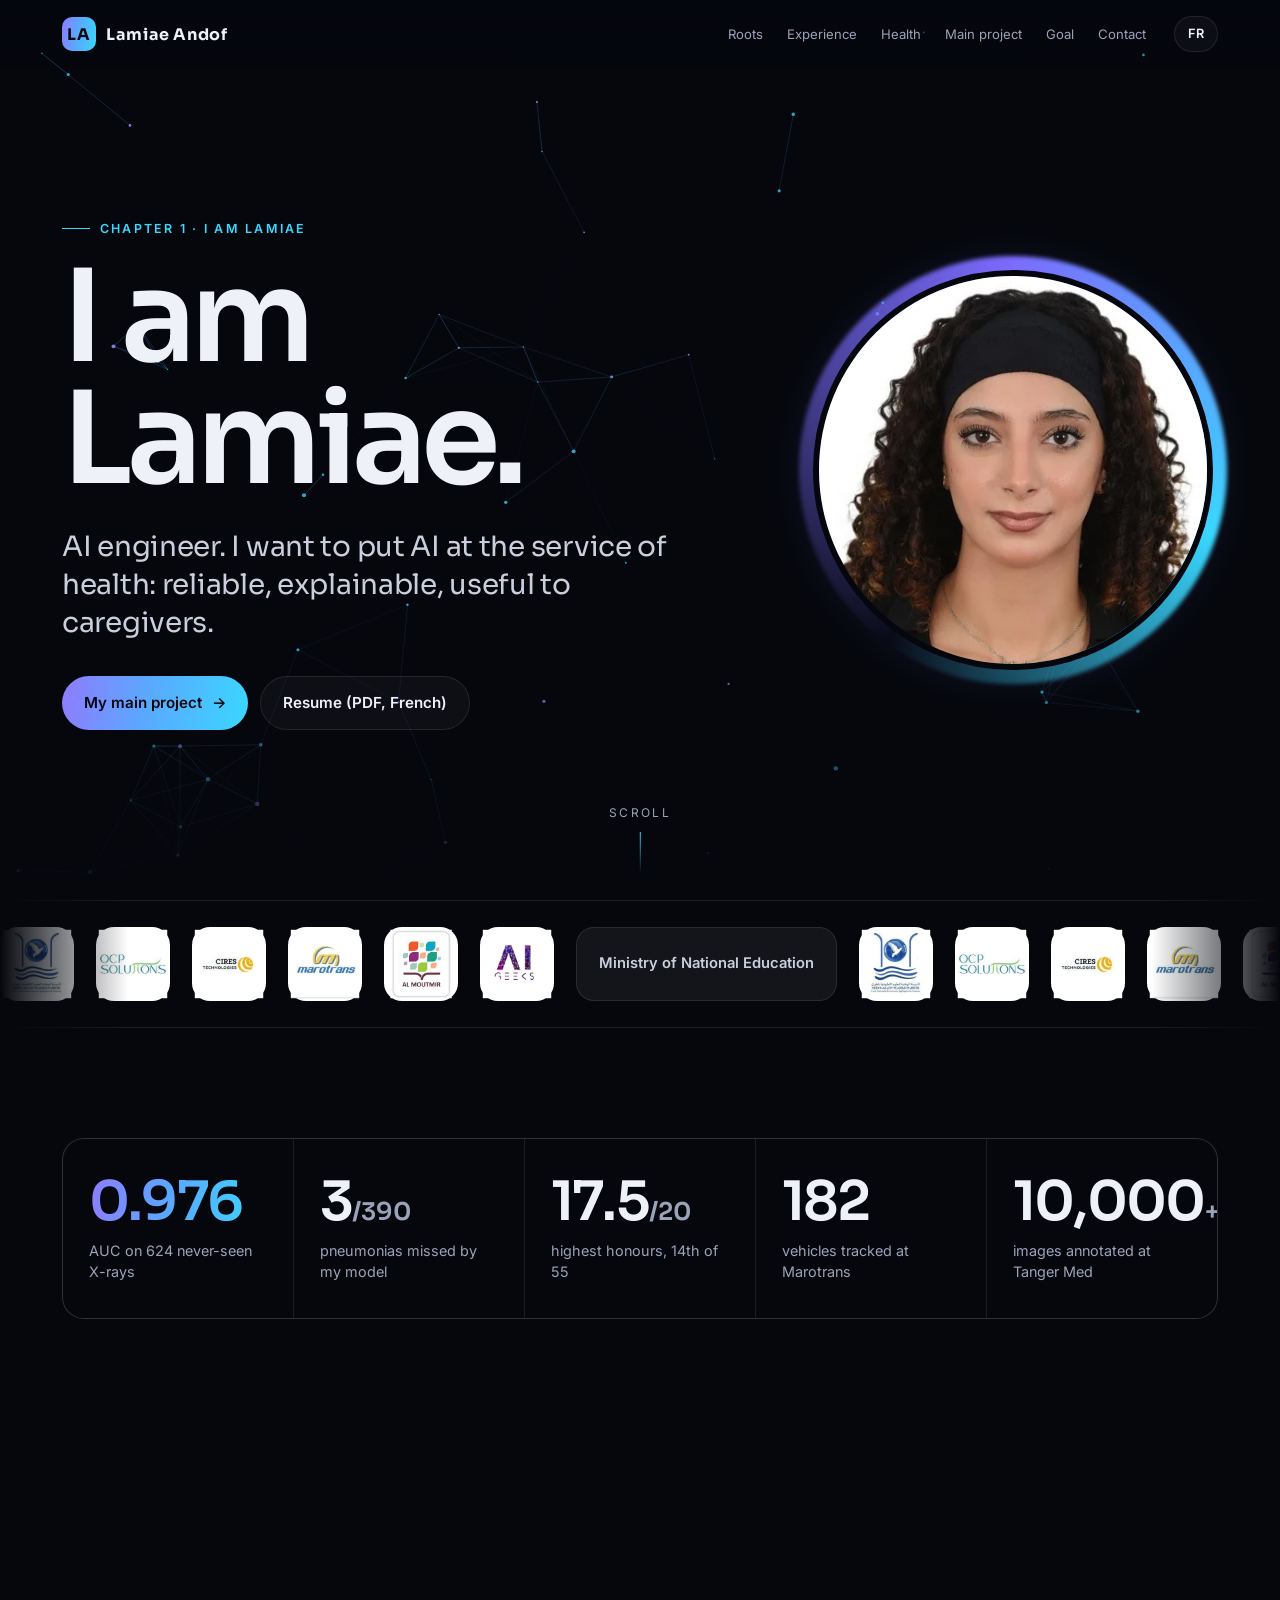
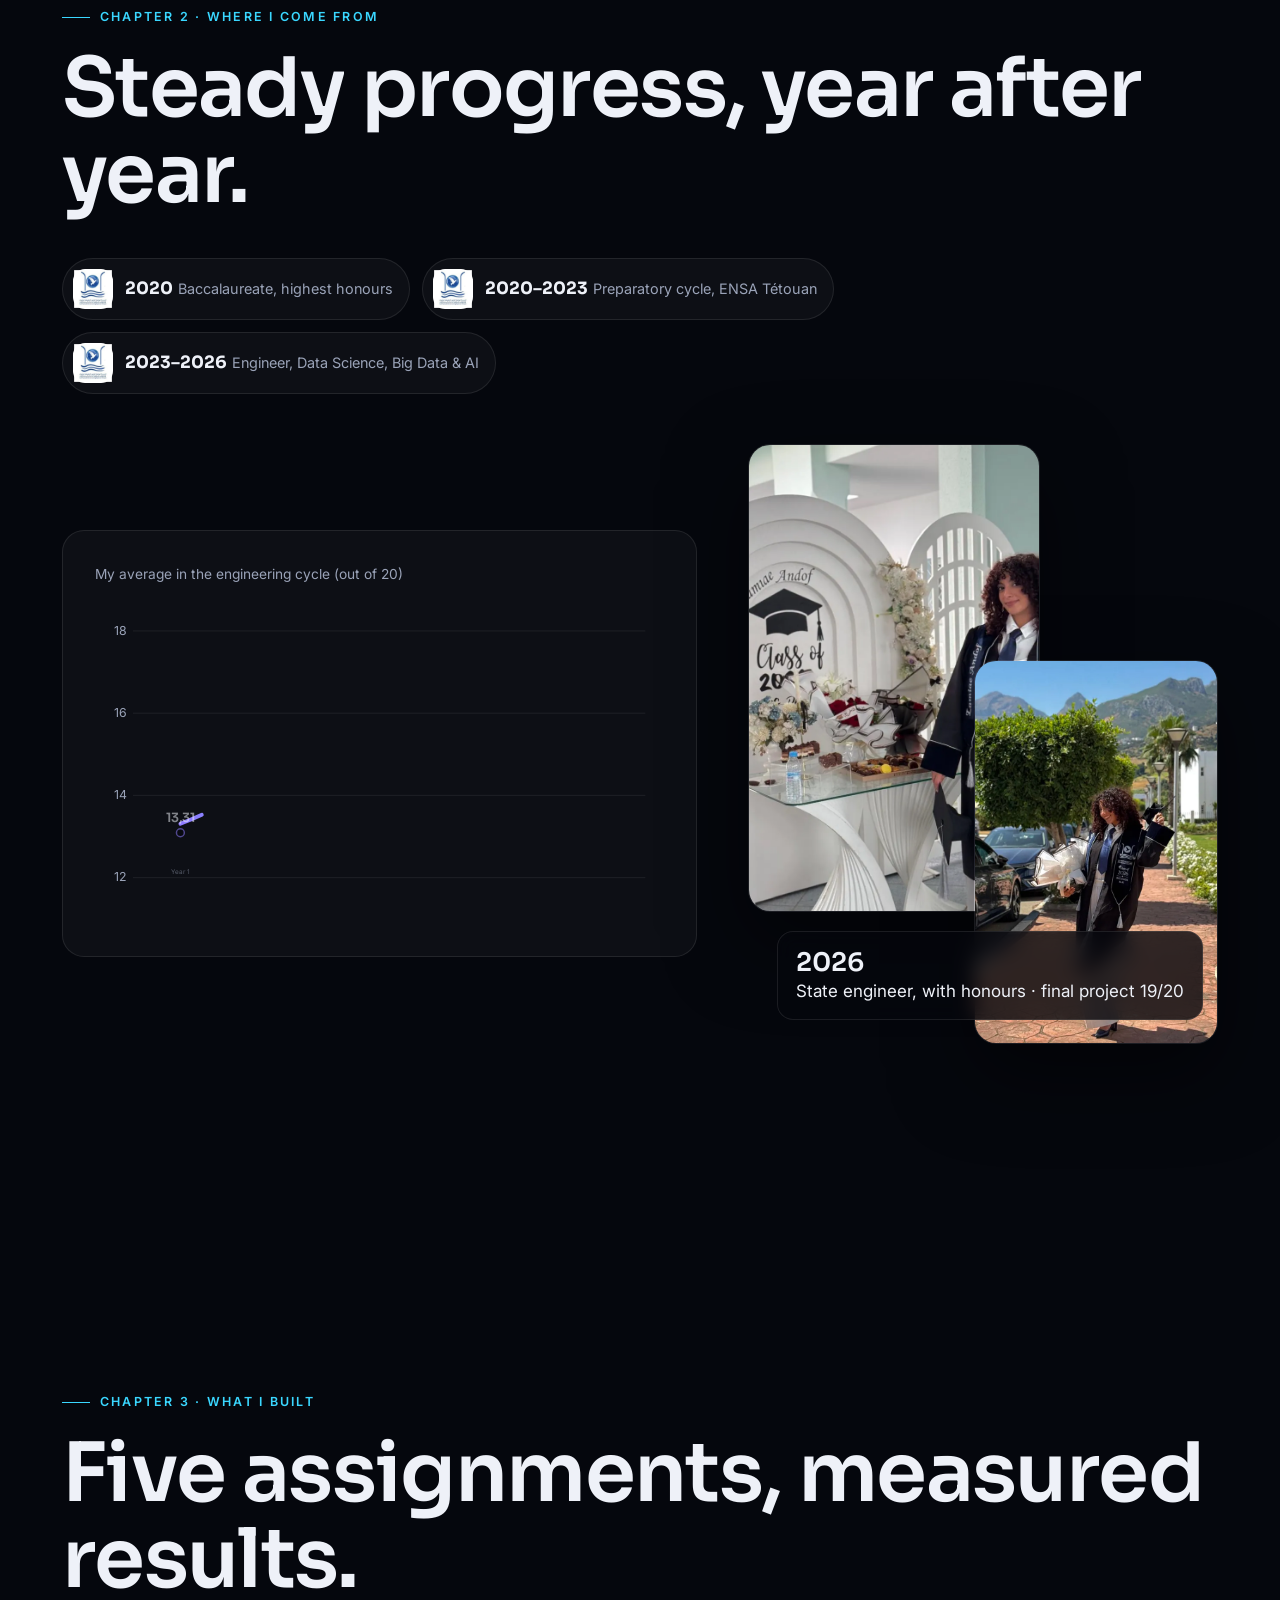
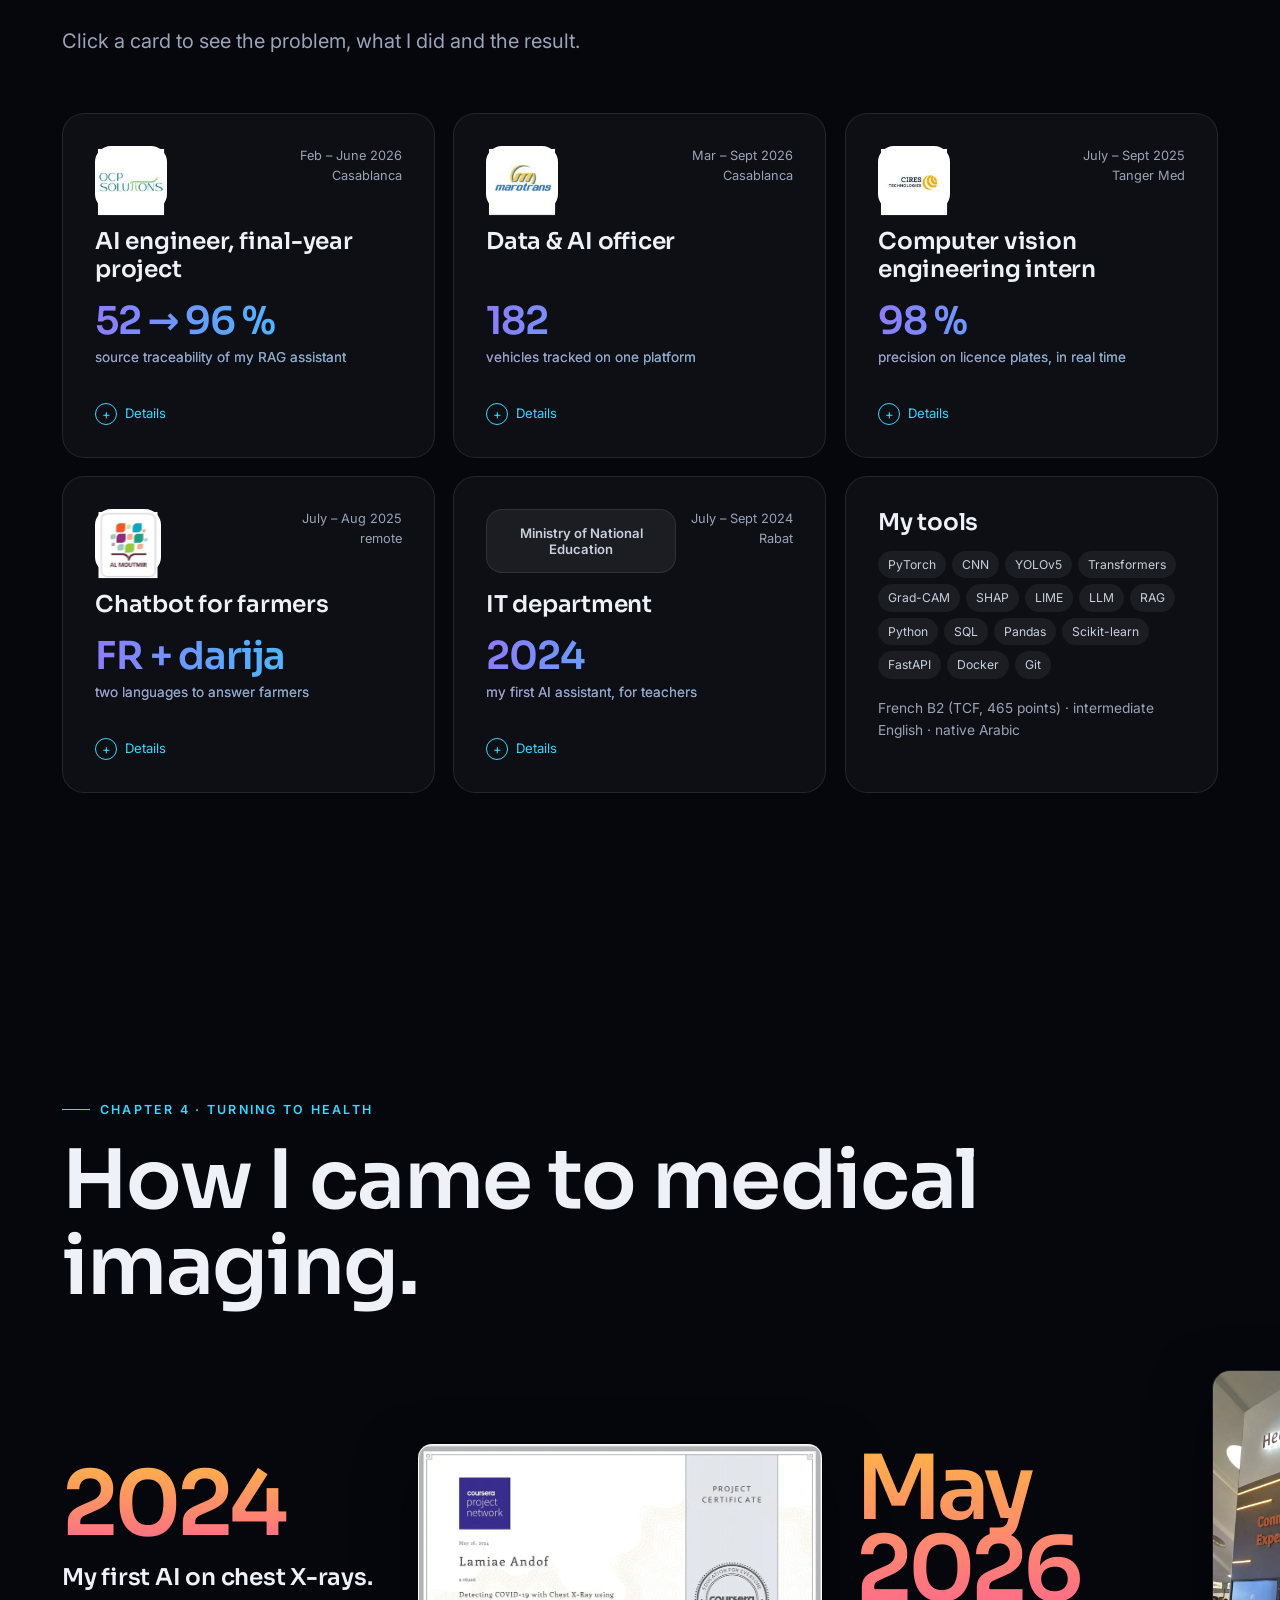
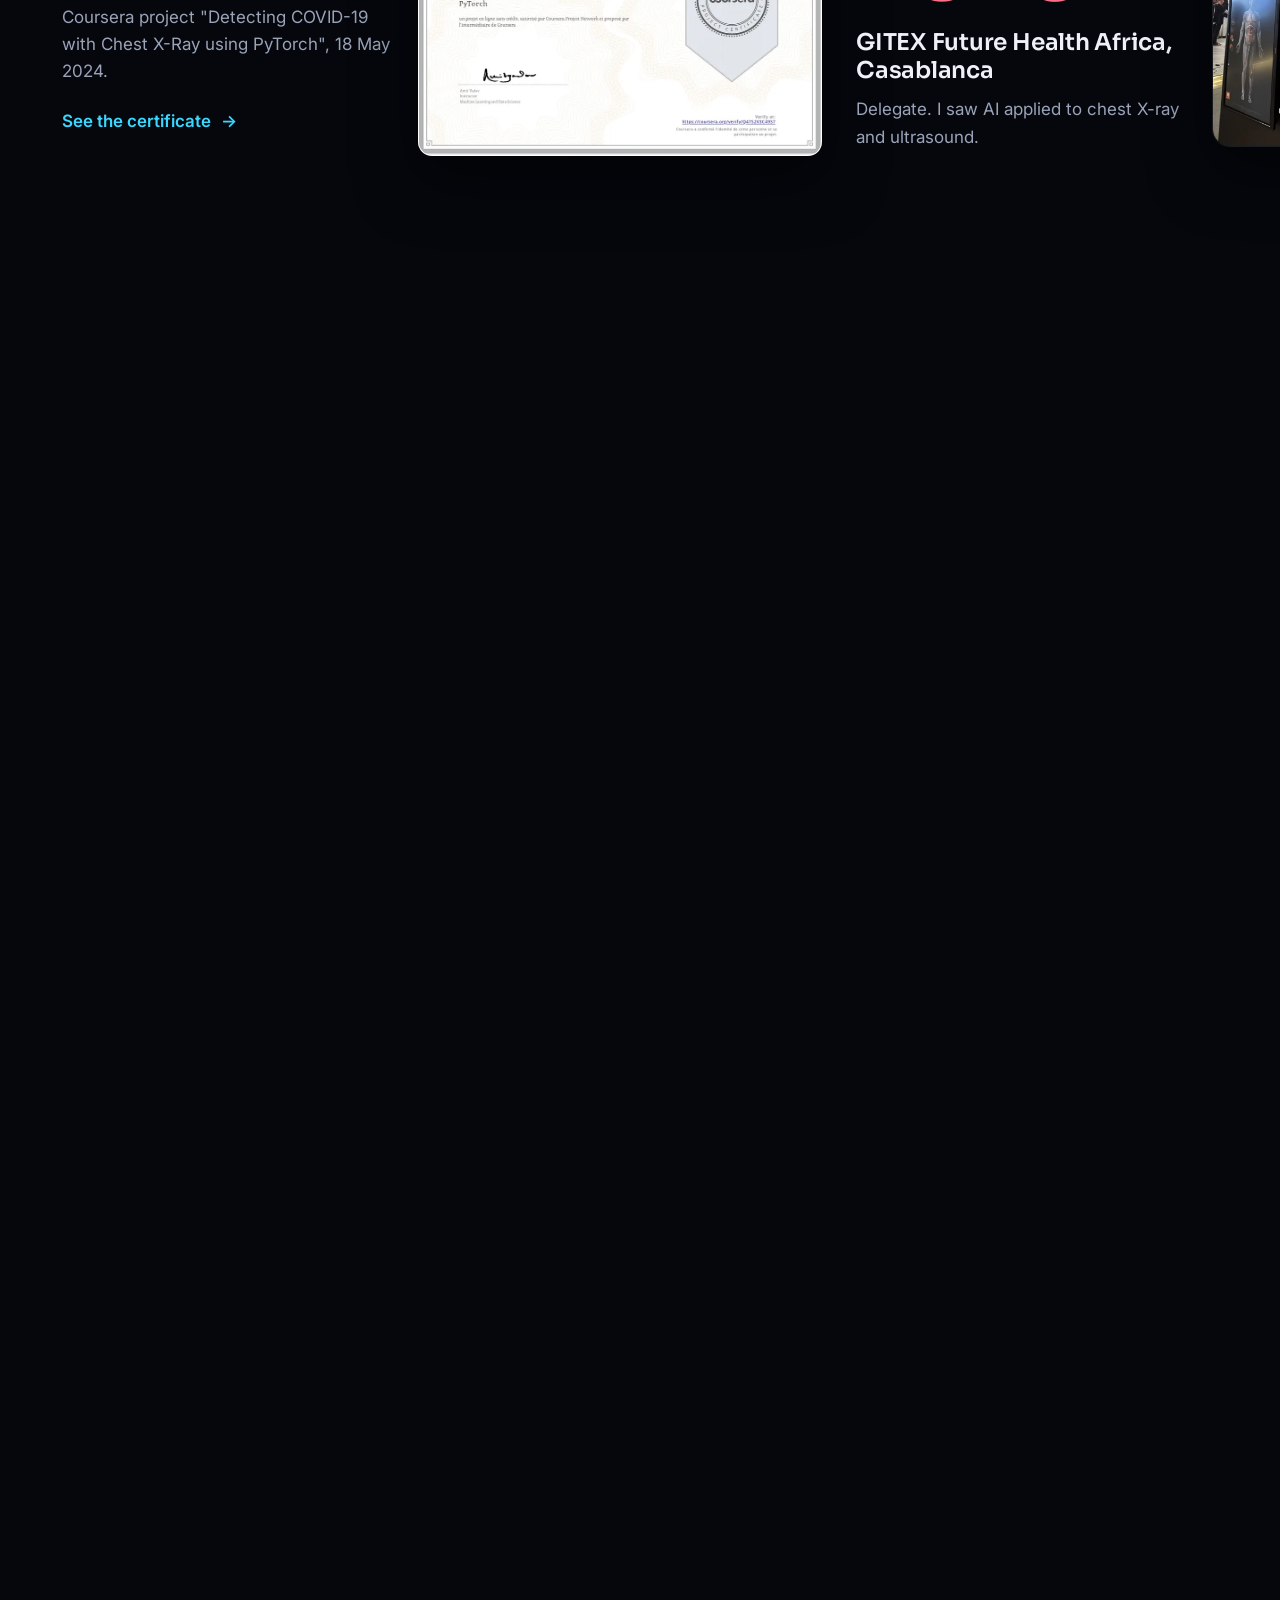
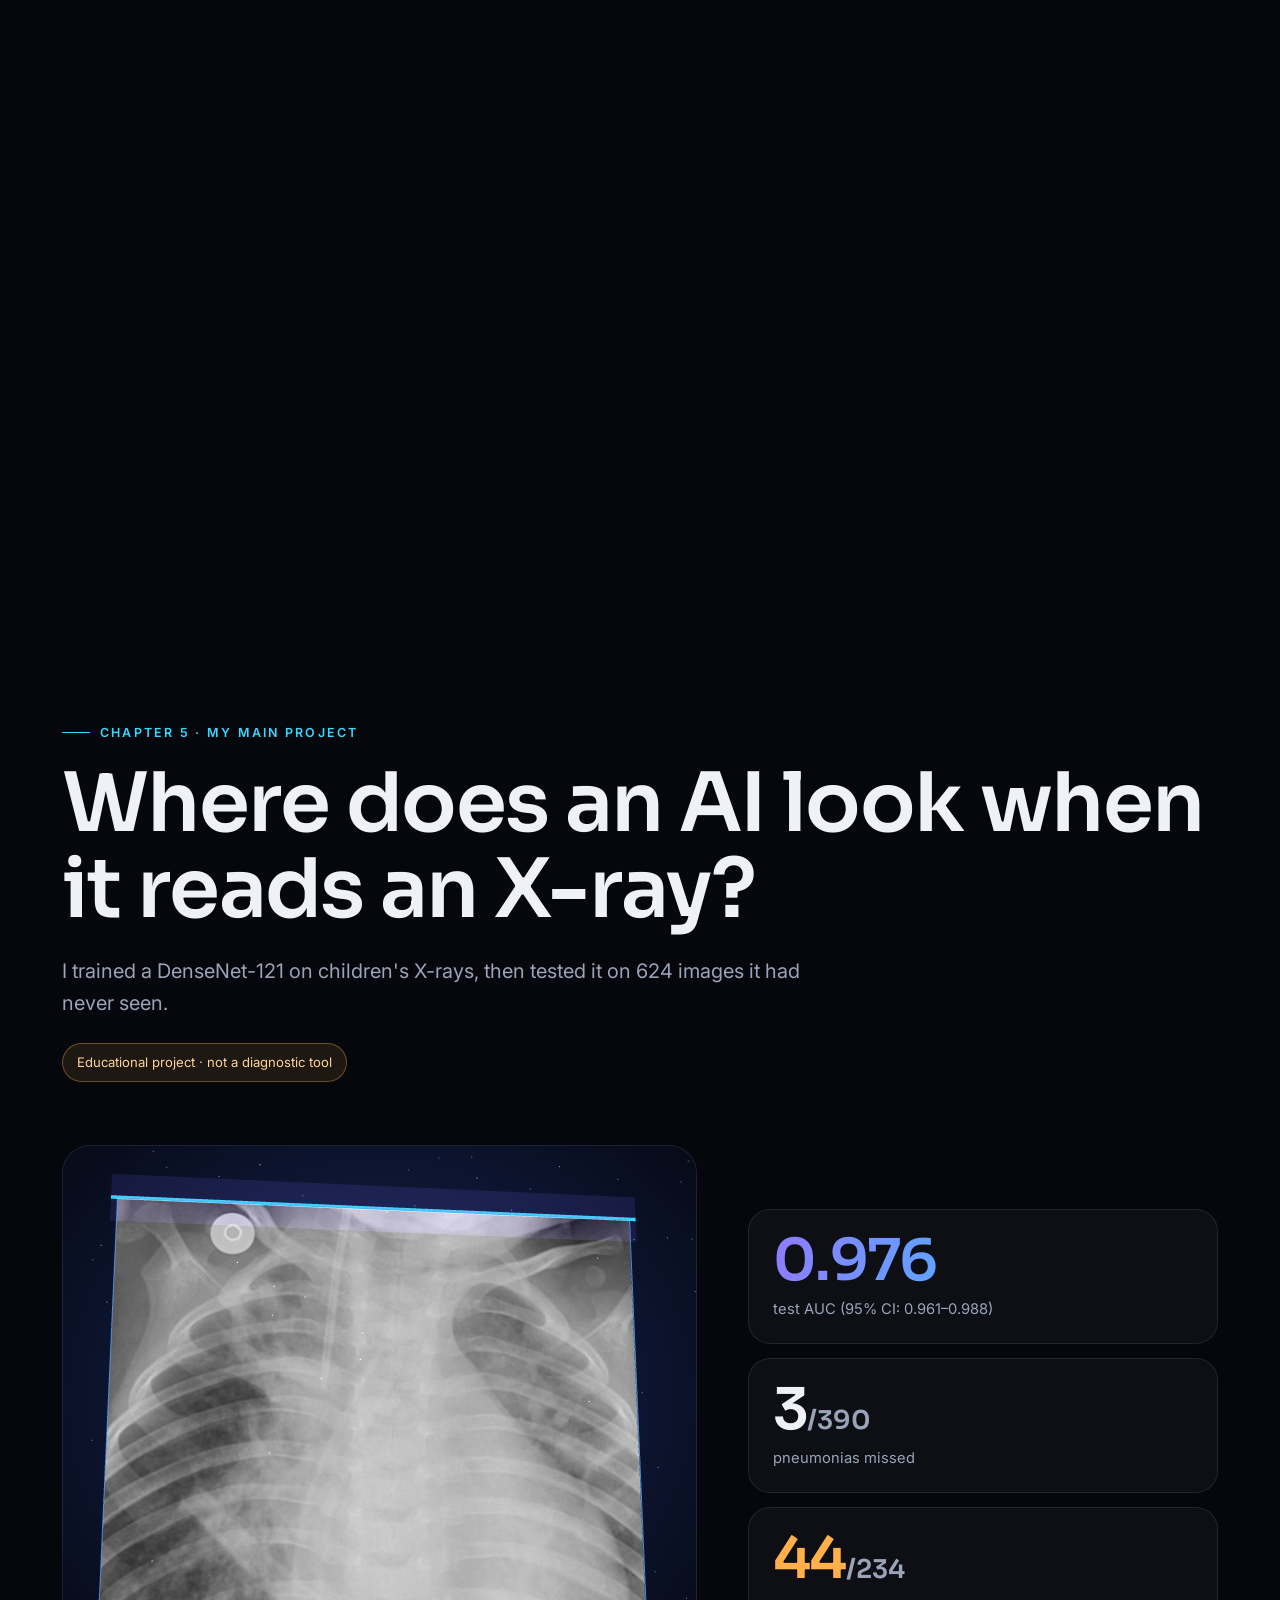
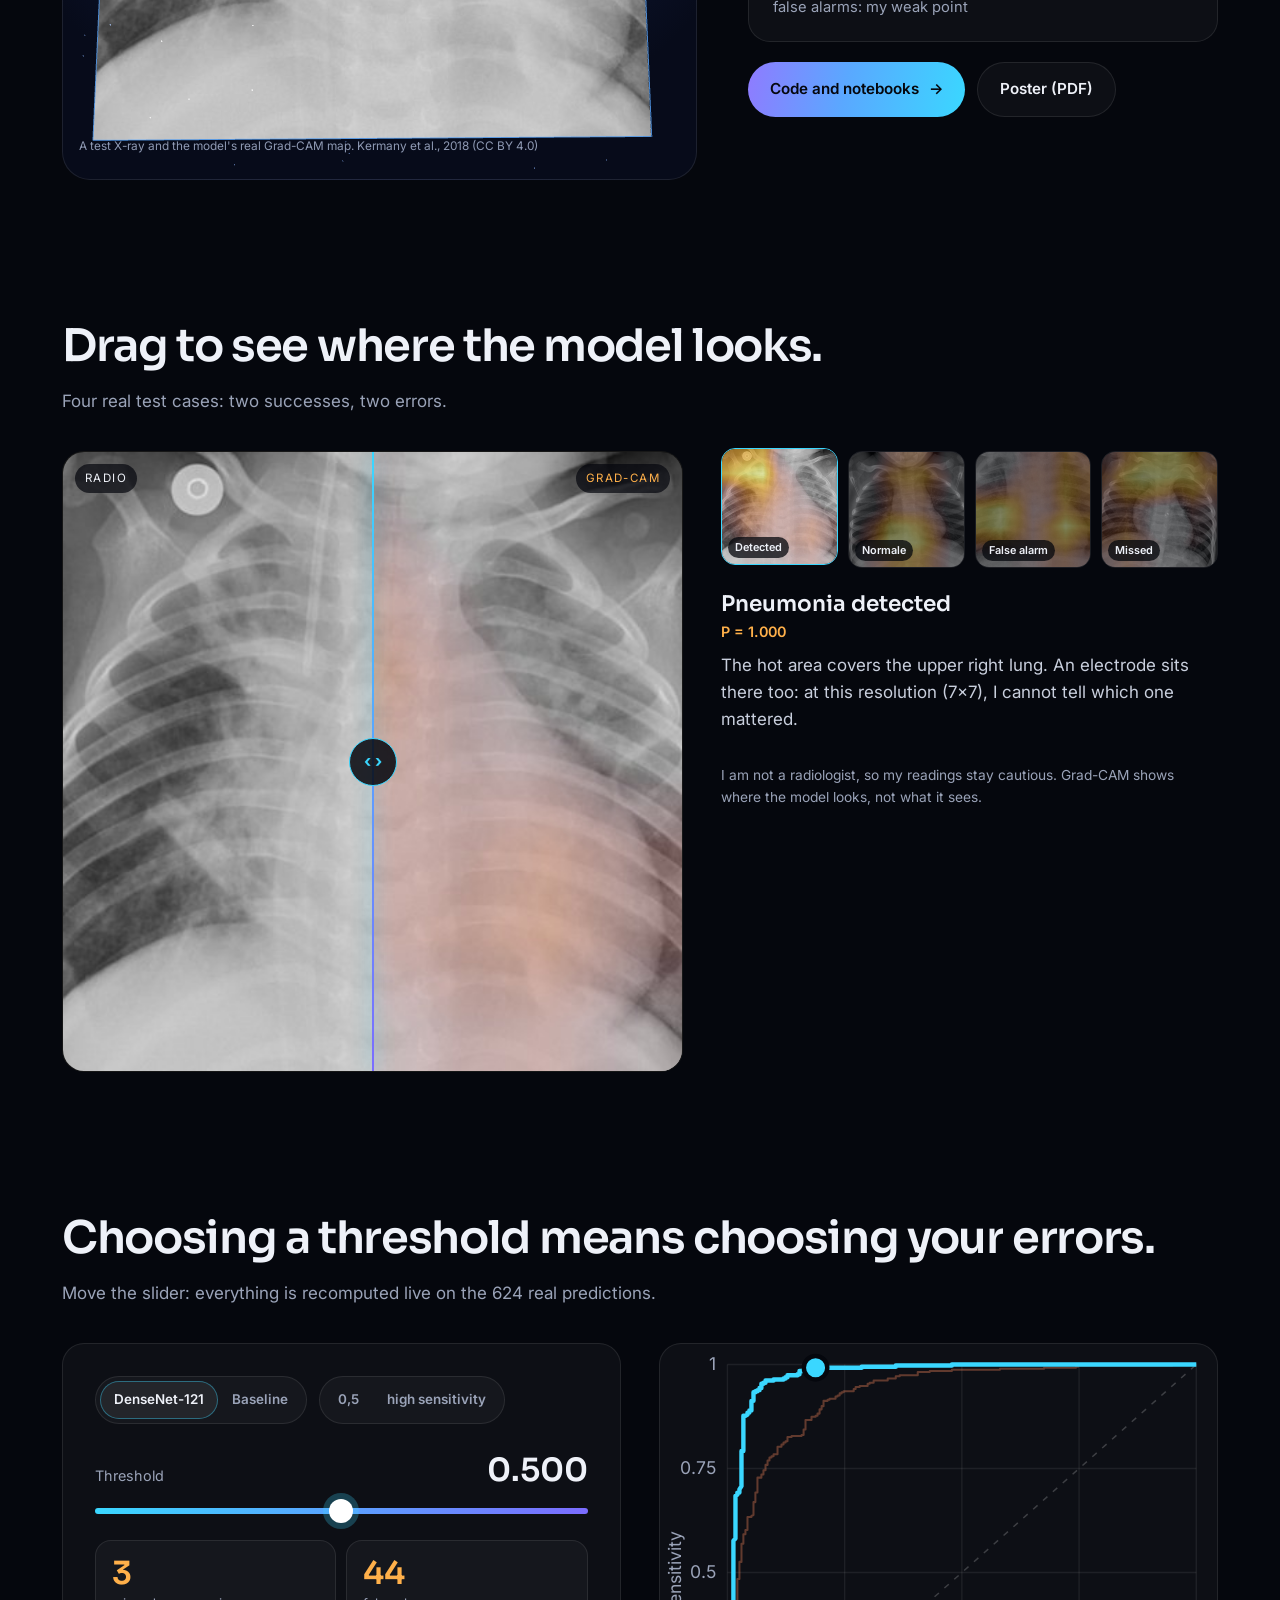
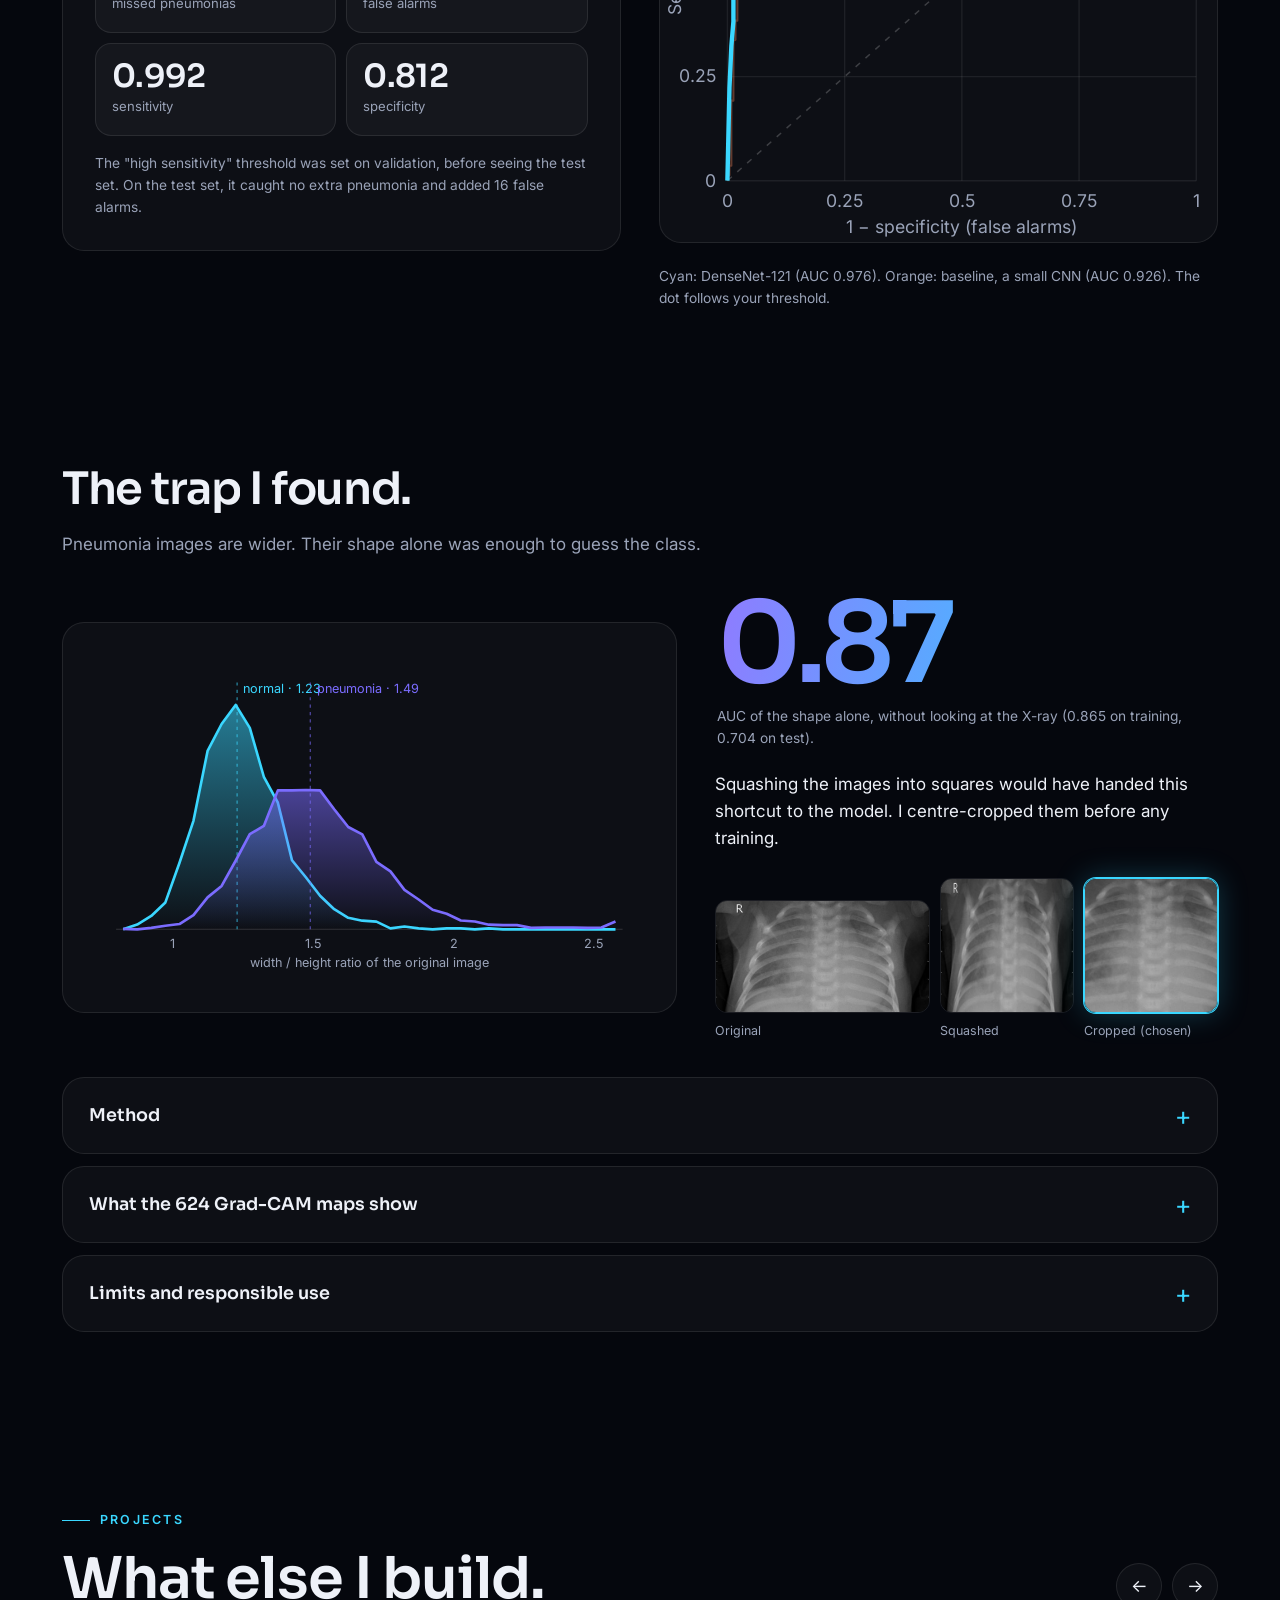
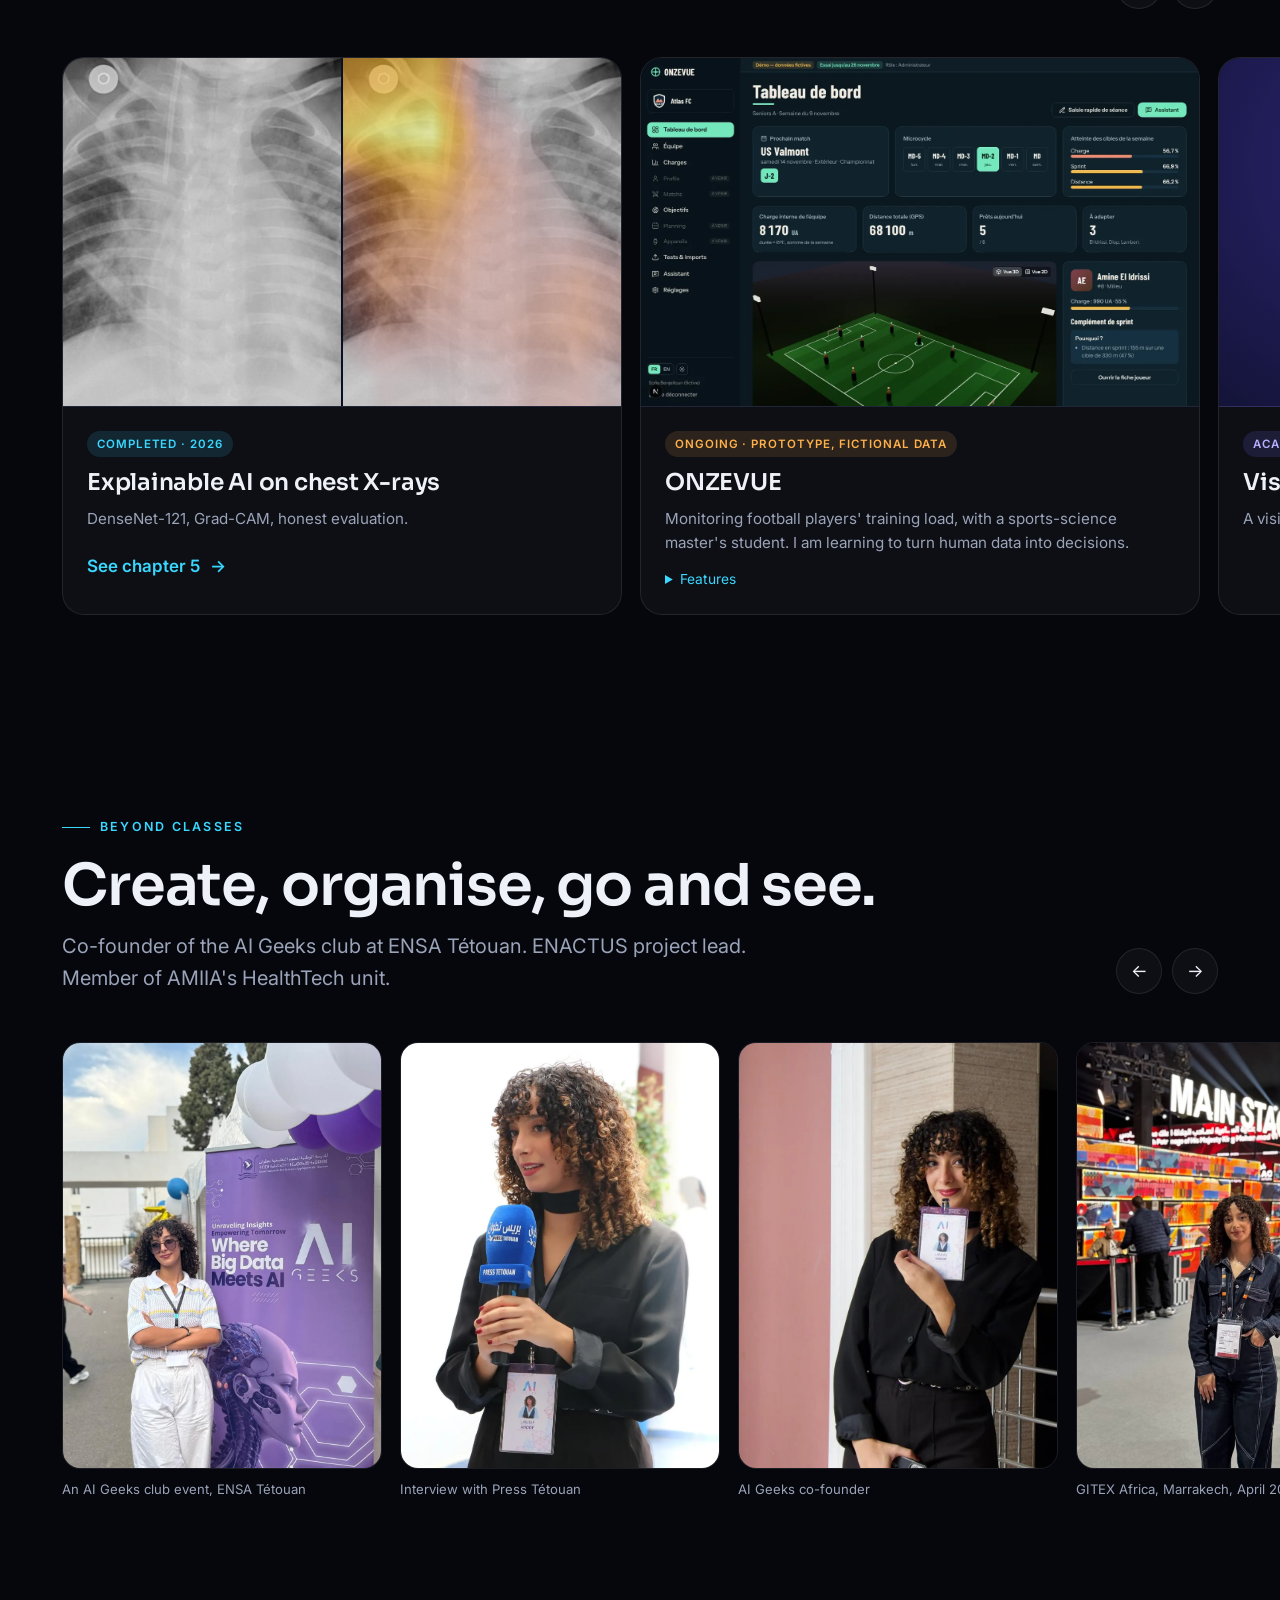
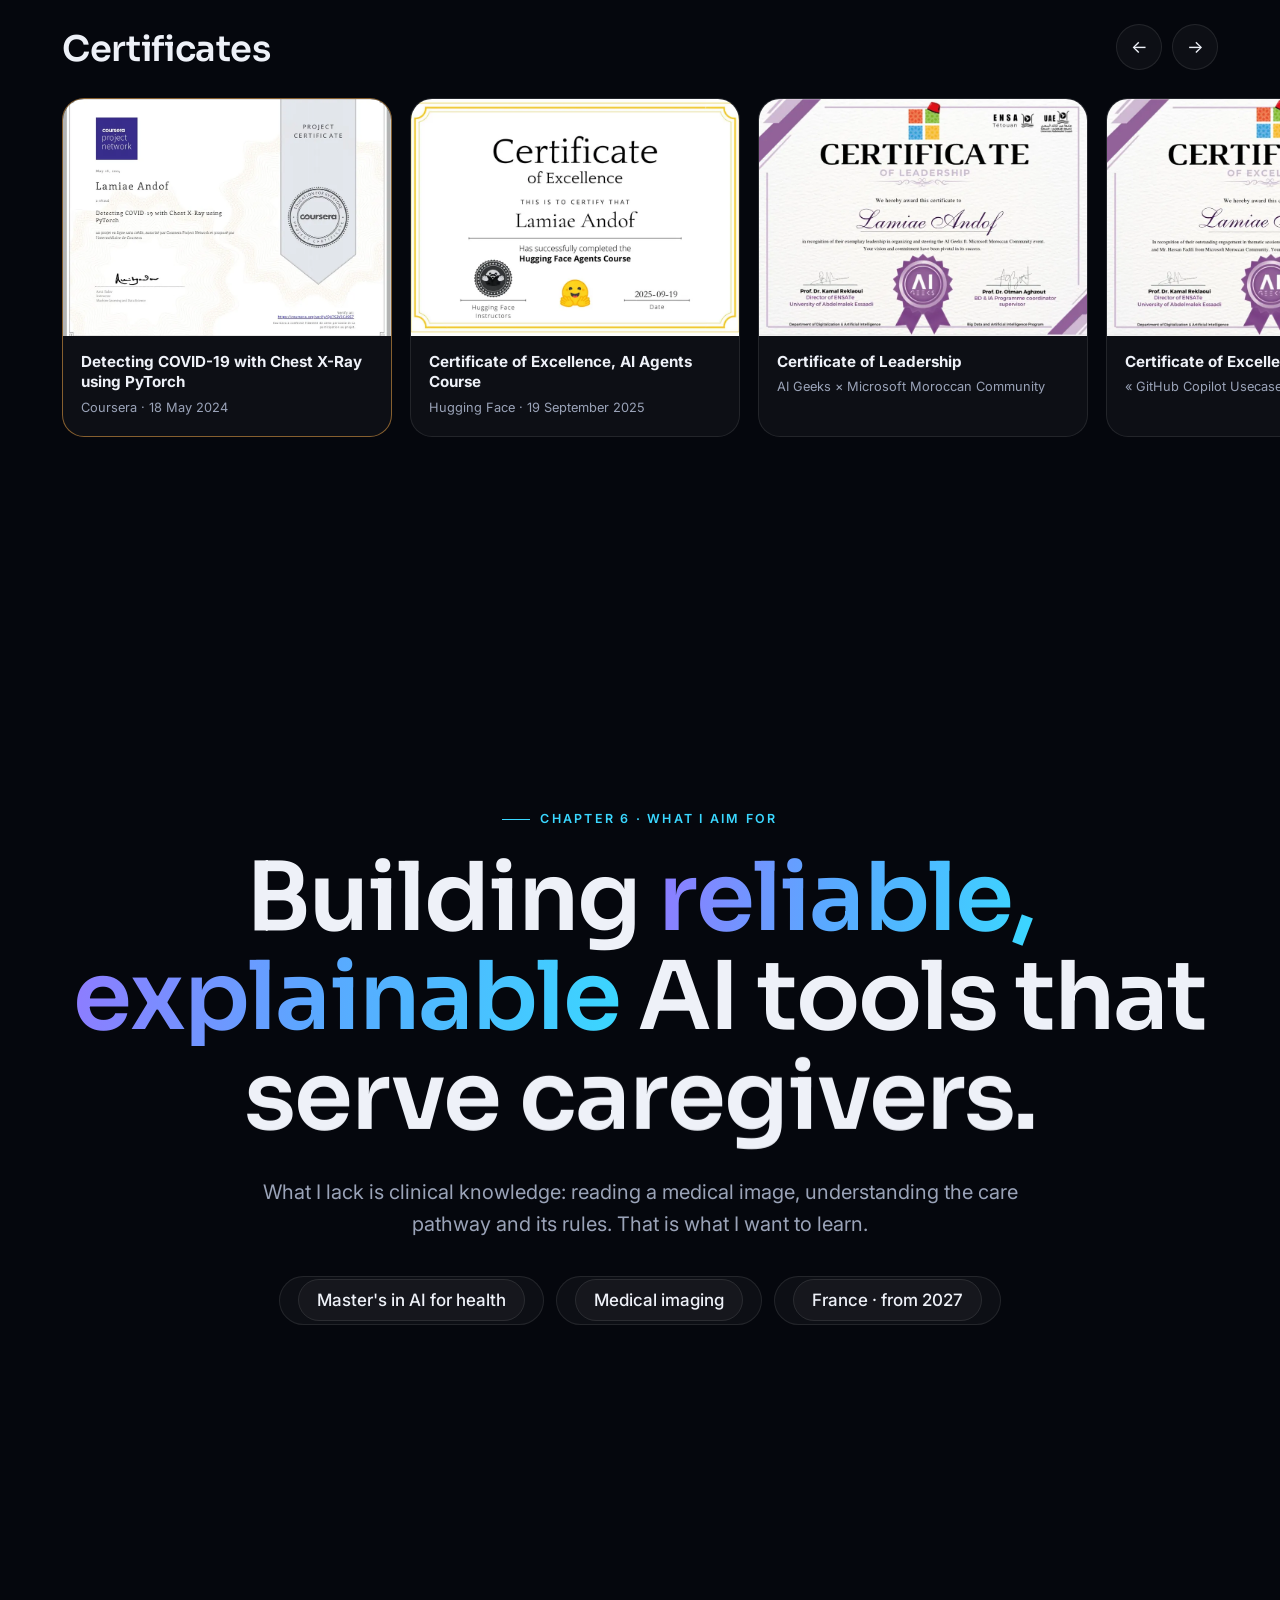
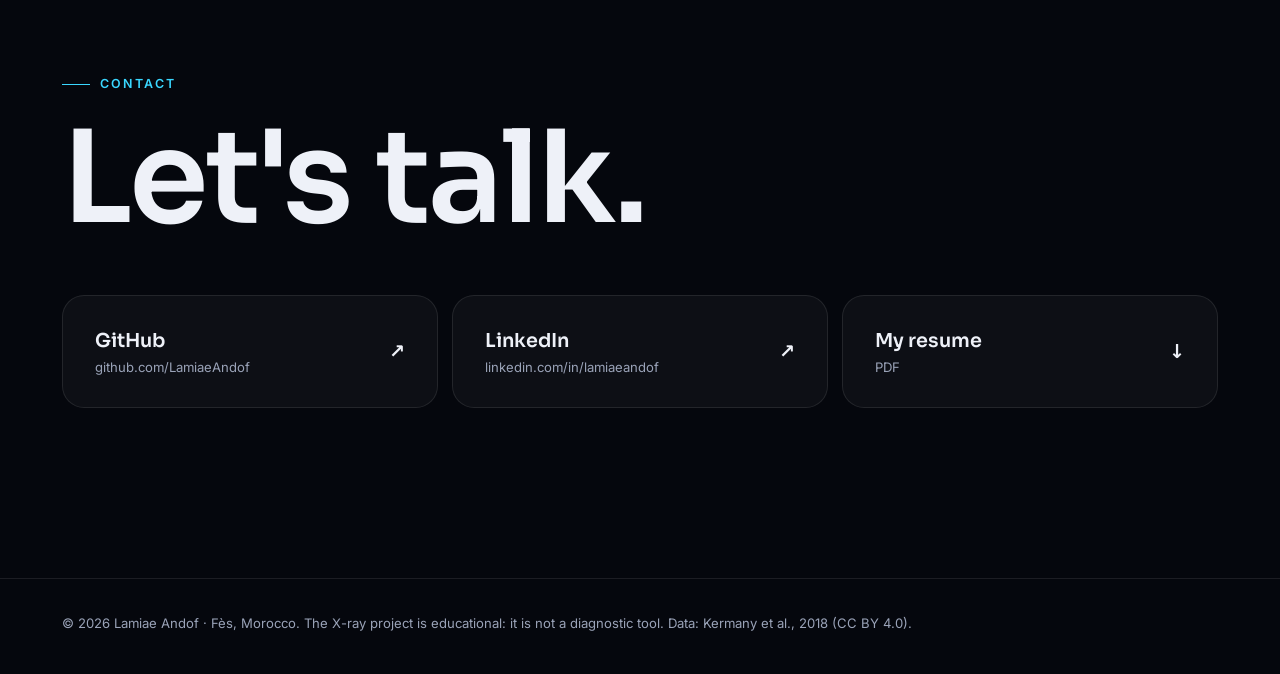
==== commit 457ac73c: "Refonte du portfolio : thème sombre et récit en six chapitres" ====
--- a/index.html
+++ b/index.html
@@ -4,27 +4,30 @@
 <meta charset="utf-8">
 <meta name="viewport" content="width=device-width, initial-scale=1, viewport-fit=cover">
 <title>Lamiae Andof — IA &amp; santé</title>
-<meta name="description" content="Lamiae Andof, ingénieure d'État en Data Science, Big Data & IA. Je me spécialise en IA appliquée à la santé et à l'imagerie médicale.">
+<meta name="description" content="Lamiae Andof, ingénieure en IA. Je me spécialise en IA appliquée à la santé et à l'imagerie médicale.">
+<meta name="theme-color" content="#05070d">
 <meta property="og:title" content="Lamiae Andof — IA & santé">
 <meta property="og:description" content="Ingénieure en IA. Projet phare : IA explicable pour la détection de pneumonie sur radiographies thoraciques.">
 <meta property="og:image" content="https://lamiaeandof.github.io/projet/xray.jpg">
-<link rel="icon" href="data:image/svg+xml,%3Csvg xmlns='http://www.w3.org/2000/svg' viewBox='0 0 32 32'%3E%3Crect width='32' height='32' rx='7' fill='%2314284b'/%3E%3Ctext x='16' y='22' font-family='Georgia' font-size='17' fill='white' text-anchor='middle'%3ELA%3C/text%3E%3C/svg%3E">
+<link rel="icon" href="data:image/svg+xml,%3Csvg xmlns='http://www.w3.org/2000/svg' viewBox='0 0 32 32'%3E%3Cdefs%3E%3ClinearGradient id='g'%3E%3Cstop offset='0' stop-color='%238f7bff'/%3E%3Cstop offset='1' stop-color='%233ad7ff'/%3E%3C/linearGradient%3E%3C/defs%3E%3Crect width='32' height='32' rx='8' fill='url(%23g)'/%3E%3Ctext x='16' y='21.5' font-family='Arial' font-weight='700' font-size='14' fill='%2305070d' text-anchor='middle'%3ELA%3C/text%3E%3C/svg%3E">
 <link rel="preconnect" href="https://fonts.googleapis.com">
 <link rel="preconnect" href="https://fonts.gstatic.com" crossorigin>
-<link href="https://fonts.googleapis.com/css2?family=Source+Serif+4:opsz,wght@8..60,500;8..60,650&family=Inter:wght@400;500;600&display=swap" rel="stylesheet">
-<link rel="stylesheet" href="assets/style.css">
+<link href="https://fonts.googleapis.com/css2?family=Sora:wght@300;400;600;700&family=Inter:wght@400;500;600&display=swap" rel="stylesheet">
+<link rel="stylesheet" href="assets/site.css">
 </head>
 <body>
+<div class="progression" aria-hidden="true"></div>
+<div class="curseur" aria-hidden="true"></div><div class="anneau" aria-hidden="true"></div>
+
 <header class="nav">
   <div class="wrap">
-    <a class="logo" href="#accueil">Lamiae Andof</a>
-    <nav class="liens" aria-label="Sections">
-      <a href="#parcours"><span class="fr">Parcours</span><span class="en">Journey</span></a>
-      <a href="#experiences"><span class="fr">Expériences</span><span class="en">Experience</span></a>
-      <a href="#projets"><span class="fr">Projets</span><span class="en">Projects</span></a>
-      <a href="#engagement"><span class="fr">Engagement</span><span class="en">Involvement</span></a>
-      <a href="#certifications">Certifications</a>
-      <a href="#etudes"><span class="fr">Projet d'études</span><span class="en">Study plan</span></a>
+    <a class="monogramme" href="#moi"><b>LA</b><span>Lamiae Andof</span></a>
+    <nav class="chapitres" aria-label="Chapitres">
+      <a href="#origines"><span class="fr">Origines</span><span class="en">Roots</span></a>
+      <a href="#construit"><span class="fr">Expériences</span><span class="en">Experience</span></a>
+      <a href="#sante"><span class="fr">Santé</span><span class="en">Health</span></a>
+      <a href="#projet"><span class="fr">Projet phare</span><span class="en">Main project</span></a>
+      <a href="#vise"><span class="fr">Objectif</span><span class="en">Goal</span></a>
       <a href="#contact">Contact</a>
     </nav>
     <button class="langue" type="button">EN</button>
@@ -32,328 +35,398 @@
 </header>
 
 <main>
-<!-- ================= ACCUEIL ================= -->
-<div class="wrap" id="accueil">
-  <div class="hero">
-    <div class="revele">
-      <p class="eyebrow"><span class="fr">IA &amp; santé</span><span class="en">AI &amp; health</span></p>
-      <h1>Lamiae Andof</h1>
-      <p class="titre fr">Ingénieure d'État en Data Science, Big Data &amp; IA. Je me spécialise en IA appliquée à la santé et à l'imagerie médicale.</p>
-      <p class="titre en">State engineer in Data Science, Big Data &amp; AI. I am specialising in AI for health and medical imaging.</p>
-      <p class="lead fr">J'ai appris la vision par ordinateur au port de Tanger Med, puis à évaluer la fiabilité de l'IA chez OCP. Ma conviction : en santé, une IA doit être fiable et explicable, et rester au service des soignants. Mon projet phare montre comment je travaille : mesurer honnêtement, regarder où le modèle se trompe, et dire les limites.</p>
-      <p class="lead en">I learned computer vision at the port of Tanger Med, then how to evaluate AI reliability at OCP. My belief: in health, AI must be reliable, explainable, and serve caregivers. My main project shows how I work: measure honestly, look at where the model fails, and state the limits.</p>
+<!-- ============ CHAPITRE 1 — JE SUIS LAMIAE ============ -->
+<section class="accueil chapitre" id="moi">
+  <canvas id="reseau" aria-hidden="true"></canvas>
+  <div class="wrap grille">
+    <div>
+      <p class="etiquette"><span class="fr">Chapitre 1 · Je suis Lamiae</span><span class="en">Chapter 1 · I am Lamiae</span></p>
+      <h1 data-mots><span class="fr">Je suis Lamiae.</span><span class="en">I am Lamiae.</span></h1>
+      <p class="accroche fr">Ingénieure en IA. Je veux mettre l'IA au service de la santé : fiable, explicable, utile aux soignants.</p>
+      <p class="accroche en">AI engineer. I want to put AI at the service of health: reliable, explainable, useful to caregivers.</p>
       <div class="boutons">
-        <a class="btn plein" href="radiographies.html"><span class="fr">Voir le projet radiographies</span><span class="en">See the chest X-ray project</span></a>
-        <a class="btn vide" href="docs/CV_Lamiae_Andof.pdf"><span class="fr">CV (PDF)</span><span class="en">Resume (PDF, French)</span></a>
-      </div>
-    </div>
-    <div class="portrait revele">
-      <img src="img/profil.webp" width="420" height="420" alt="Portrait de Lamiae Andof">
-      <span class="badge"><span class="fr">Fès, Maroc · master visé en 2027</span><span class="en">Fès, Morocco · master's from 2027</span></span>
-    </div>
-  </div>
-
-  <!-- Projet vedette -->
-  <article class="carte vedette revele" aria-labelledby="titre-vedette">
-    <div class="texte">
-      <p class="eyebrow"><span class="fr">Projet phare · 2026</span><span class="en">Main project · 2026</span></p>
-      <h2 id="titre-vedette" style="font-size:clamp(1.5rem,3vw,2rem)"><span class="fr">IA explicable pour la détection de pneumonie sur radiographies thoraciques</span><span class="en">Explainable AI for pneumonia detection on chest X-rays</span></h2>
-      <p class="fr">Un DenseNet-121 évalué sur 624 radiographies d'enfants qu'il n'avait jamais vues, puis expliqué avec Grad-CAM. J'y ai aussi découvert un piège : la forme des images trahissait la classe.</p>
-      <p class="en">A DenseNet-121 tested on 624 children's X-rays it had never seen, then explained with Grad-CAM. I also found a trap: the shape of the images gave away the class.</p>
-      <div class="chiffres" style="margin:18px 0">
-        <div class="chiffre"><div class="val">0,976</div><div class="lib"><span class="fr">AUC sur le test</span><span class="en">test AUC</span></div></div>
-        <div class="chiffre"><div class="val">3 / 390</div><div class="lib"><span class="fr">pneumonies ratées</span><span class="en">missed pneumonias</span></div></div>
-        <div class="chiffre"><div class="val">44 / 234</div><div class="lib"><span class="fr">fausses alertes</span><span class="en">false alarms</span></div></div>
-      </div>
-      <a class="btn plein" href="radiographies.html"><span class="fr">Explorer le projet</span><span class="en">Explore the project</span></a>
-    </div>
-    <div class="image" aria-hidden="true">
-      <img src="projet/cas/VP_radio.jpg" alt="">
-      <img class="cam" src="projet/cas/VP_cam.jpg" alt="">
-    </div>
-  </article>
+        <a class="btn plein" href="#projet"><span class="fr">Mon projet phare</span><span class="en">My main project</span> <span class="fleche">→</span></a>
+        <a class="btn" href="docs/CV_Lamiae_Andof.pdf"><span class="fr">CV (PDF)</span><span class="en">Resume (PDF, French)</span></a>
+      </div>
+    </div>
+    <div class="photo-halo"><img src="img/profil.webp" width="420" height="420" alt="Portrait de Lamiae Andof"></div>
+  </div>
+  <div class="defiler" aria-hidden="true"><span class="fr">Défiler</span><span class="en">Scroll</span><i></i></div>
+</section>
+
+<!-- Bandeau de logos -->
+<div class="bandeau" aria-label="Écoles et entreprises">
+  <div class="piste">
+    <span class="tuile"><img src="img/logos/ensa_tetouan.webp" alt="ENSA Tétouan" width="200" height="200"></span>
+    <span class="tuile"><img src="img/logos/ocp_solutions.webp" alt="OCP Solutions" width="200" height="200"></span>
+    <span class="tuile"><img src="img/logos/cires_technologies.webp" alt="CIRES Technologies" width="200" height="200"></span>
+    <span class="tuile"><img src="img/logos/marotrans.webp" alt="Marotrans" width="200" height="200"></span>
+    <span class="tuile"><img src="img/logos/ocp_al_moutmir.webp" alt="OCP Al Moutmir" width="196" height="220"></span>
+    <span class="tuile"><img src="img/logos/ai_geeks.webp" alt="AI Geeks" width="400" height="400"></span>
+    <span class="tuile texte"><span class="fr">Ministère de l'Éducation nationale</span><span class="en">Ministry of National Education</span></span>
+    <span class="tuile" aria-hidden="true"><img src="img/logos/ensa_tetouan.webp" alt="" width="200" height="200"></span>
+    <span class="tuile" aria-hidden="true"><img src="img/logos/ocp_solutions.webp" alt="" width="200" height="200"></span>
+    <span class="tuile" aria-hidden="true"><img src="img/logos/cires_technologies.webp" alt="" width="200" height="200"></span>
+    <span class="tuile" aria-hidden="true"><img src="img/logos/marotrans.webp" alt="" width="200" height="200"></span>
+    <span class="tuile" aria-hidden="true"><img src="img/logos/ocp_al_moutmir.webp" alt="" width="196" height="220"></span>
+    <span class="tuile" aria-hidden="true"><img src="img/logos/ai_geeks.webp" alt="" width="400" height="400"></span>
+    <span class="tuile texte" aria-hidden="true"><span class="fr">Ministère de l'Éducation nationale</span><span class="en">Ministry of National Education</span></span>
+  </div>
 </div>
 
-<!-- ================= PARCOURS ================= -->
-<section id="parcours">
-  <div class="wrap">
-    <p class="eyebrow"><span class="fr">Parcours</span><span class="en">Journey</span></p>
-    <h2 class="revele"><span class="fr">De la vision industrielle à l'imagerie médicale</span><span class="en">From industrial vision to medical imaging</span></h2>
-    <p class="muted fr">Cliquez sur une étape. Les étapes en orange sont liées à la santé.</p>
-    <p class="muted en">Click a step. Orange steps are related to health.</p>
-    <div class="frise" role="tablist" aria-label="Frise">
-      <button role="tab" aria-selected="false" aria-controls="e2020"><span class="an">2020</span><span class="t fr">Baccalauréat</span><span class="t en">Baccalaureate</span></button>
-      <button role="tab" aria-selected="false" aria-controls="e2023"><span class="an">2020–2023</span><span class="t fr">Cycle préparatoire</span><span class="t en">Preparatory cycle</span></button>
-      <button role="tab" aria-selected="false" aria-controls="e2024" class="sante"><span class="an">2024</span><span class="t fr">Premier projet sur radiographies</span><span class="t en">First chest X-ray project</span></button>
-      <button role="tab" aria-selected="false" aria-controls="e2025"><span class="an">2025</span><span class="t fr">Vision à Tanger Med</span><span class="t en">Vision at Tanger Med</span></button>
-      <button role="tab" aria-selected="false" aria-controls="e2026a"><span class="an">2026</span><span class="t fr">OCP, Marotrans, GITEX</span><span class="t en">OCP, Marotrans, GITEX</span></button>
-      <button role="tab" aria-selected="false" aria-controls="e2026b"><span class="an">2026</span><span class="t fr">Diplôme d'ingénieure</span><span class="t en">Engineering degree</span></button>
-      <button role="tab" aria-selected="true" aria-controls="e2026c" class="sante"><span class="an">Nov. 2026</span><span class="t fr">AI-MEDX et projet pneumonie</span><span class="t en">AI-MEDX and pneumonia project</span></button>
-      <button role="tab" aria-selected="false" aria-controls="e2027" class="sante"><span class="an">2027</span><span class="t fr">Master en France</span><span class="t en">Master's in France</span></button>
-    </div>
-
-    <div class="etape carte" id="e2020" role="tabpanel" hidden>
-      <h3><span class="fr">Baccalauréat Sciences physiques</span><span class="en">Baccalaureate in physical sciences</span></h3>
-      <p class="fr">Mention Très Bien (16,91/20).</p><p class="en">Highest honours (16.91/20).</p>
-    </div>
-    <div class="etape carte" id="e2023" role="tabpanel" hidden>
-      <h3><span class="fr">Cycle préparatoire intégré, ENSA Tétouan</span><span class="en">Integrated preparatory cycle, ENSA Tétouan</span></h3>
-      <p class="fr">Deux années de bases scientifiques avant le cycle d'ingénieur.</p><p class="en">Scientific foundations before the engineering cycle.</p>
-    </div>
-    <div class="etape carte" id="e2024" role="tabpanel" hidden>
-      <h3><span class="fr">Cycle d'ingénieur et premier contact avec la radiographie</span><span class="en">Engineering cycle and first contact with X-rays</span></h3>
-      <p class="fr">Stage au Ministère de l'Éducation nationale (DSI, Rabat) : un assistant IA pour les enseignants. En mai 2024, le projet Coursera « Detecting COVID-19 with Chest X-Ray using PyTorch » : ma première IA sur des radiographies thoraciques. Le projet pneumonie de 2026 le prolonge.</p>
-      <p class="en">Internship at the Ministry of Education (IT department, Rabat): an AI assistant for teachers. In May 2024, the Coursera project "Detecting COVID-19 with Chest X-Ray using PyTorch": my first AI on chest X-rays. The 2026 pneumonia project builds on it.</p>
-    </div>
-    <div class="etape carte" id="e2025" role="tabpanel" hidden>
-      <h3><span class="fr">Vision par ordinateur en conditions réelles</span><span class="en">Computer vision in real conditions</span></h3>
-      <p class="fr">Visite du GITEX Africa à Marrakech pour le club AI Geeks (avril). Stage chez CIRES Technologies au port de Tanger Med (juillet à septembre) : détection et lecture de plaques en temps réel. Chatbot en français et en darija pour OCP Al Moutmir. Certificat d'excellence du cours Hugging Face sur les agents IA.</p>
-      <p class="en">Visited GITEX Africa in Marrakech for the AI Geeks club (April). Internship at CIRES Technologies, port of Tanger Med (July–September): real-time detection and plate reading. French and Darija chatbot for OCP Al Moutmir. Certificate of excellence, Hugging Face AI Agents course.</p>
-    </div>
-    <div class="etape carte" id="e2026a" role="tabpanel" hidden>
-      <h3><span class="fr">Fiabilité de l'IA, et premier pas dans la santé</span><span class="en">AI reliability, and a first step into health</span></h3>
-      <p class="fr">Projet de fin d'études chez OCP Solutions : un assistant RAG évalué avec rigueur. Mission Data &amp; IA chez Marotrans. En mai, déléguée au GITEX Future Health Africa (Casablanca), où j'ai vu des outils d'IA en radiographie thoracique et en échographie. Membre de la cellule HealthTech de l'AMIIA.</p>
-      <p class="en">Final-year project at OCP Solutions: a RAG assistant, rigorously evaluated. Data &amp; AI assignment at Marotrans. In May, delegate at GITEX Future Health Africa (Casablanca), where I saw AI tools for chest X-ray and ultrasound. Member of AMIIA's HealthTech unit.</p>
-    </div>
-    <div class="etape carte" id="e2026b" role="tabpanel" hidden>
-      <div class="detail-frise">
+<!-- Chiffres clés -->
+<section class="wrap" style="padding-block:clamp(60px,9vw,110px)">
+  <div class="compteurs apparait">
+    <div><div class="chiffre grad" data-compteur="0.976" data-dec="3">0,976</div><p><span class="fr">AUC sur 624 radiographies jamais vues</span><span class="en">AUC on 624 never-seen X-rays</span></p></div>
+    <div><div class="chiffre"><span data-compteur="3">3</span><small>/390</small></div><p><span class="fr">pneumonies ratées par mon modèle</span><span class="en">pneumonias missed by my model</span></p></div>
+    <div><div class="chiffre"><span data-compteur="17.5" data-dec="1">17,5</span><small>/20</small></div><p><span class="fr">mention Très Bien, 14e sur 55</span><span class="en">highest honours, 14th of 55</span></p></div>
+    <div><div class="chiffre" data-compteur="182">182</div><p><span class="fr">véhicules suivis chez Marotrans</span><span class="en">vehicles tracked at Marotrans</span></p></div>
+    <div><div class="chiffre"><span data-compteur="10000">10 000</span><small>+</small></div><p><span class="fr">images annotées à Tanger Med</span><span class="en">images annotated at Tanger Med</span></p></div>
+  </div>
+</section>
+
+<!-- ============ CHAPITRE 2 — D'OÙ JE VIENS ============ -->
+<section class="chapitre" id="origines">
+  <div class="wrap">
+    <p class="etiquette"><span class="fr">Chapitre 2 · D'où je viens</span><span class="en">Chapter 2 · Where I come from</span></p>
+    <h2 data-mots><span class="fr">Une progression, année après année.</span><span class="en">Steady progress, year after year.</span></h2>
+    <div class="jalons apparait">
+      <div class="jalon"><span class="tuile"><img src="img/logos/ensa_tetouan.webp" alt="ENSA Tétouan" width="200" height="200"></span><div><b>2020</b> <span class="fr">Bac, mention Très Bien</span><span class="en">Baccalaureate, highest honours</span></div></div>
+      <div class="jalon"><span class="tuile"><img src="img/logos/ensa_tetouan.webp" alt="" width="200" height="200"></span><div><b>2020–2023</b> <span class="fr">Cycle préparatoire, ENSA Tétouan</span><span class="en">Preparatory cycle, ENSA Tétouan</span></div></div>
+      <div class="jalon"><span class="tuile"><img src="img/logos/ensa_tetouan.webp" alt="" width="200" height="200"></span><div><b>2023–2026</b> <span class="fr">Ingénieure Data Science, Big Data &amp; IA</span><span class="en">Engineer, Data Science, Big Data &amp; AI</span></div></div>
+    </div>
+    <div class="origines">
+      <div class="carte apparait" id="notes">
+        <p class="petit" style="margin:0 0 8px"><span class="fr">Ma moyenne en cycle d'ingénieur (sur 20)</span><span class="en">My average in the engineering cycle (out of 20)</span></p>
+        <svg class="notes" viewBox="0 0 600 340" role="img" aria-label="Moyennes : 13,31 puis 15,91 puis 17,5 sur 20">
+          <defs><linearGradient id="gc" x1="0" x2="1"><stop offset="0" stop-color="#8f7bff"/><stop offset="1" stop-color="#3ad7ff"/></linearGradient>
+                <linearGradient id="ga" x1="0" x2="0" y1="0" y2="1"><stop offset="0" stop-color="#5aa8ff" stop-opacity=".28"/><stop offset="1" stop-color="#5aa8ff" stop-opacity="0"/></linearGradient></defs>
+          <line class="axe" x1="40" x2="580" y1="40" y2="40"/><line class="axe" x1="40" x2="580" y1="126.7" y2="126.7"/><line class="axe" x1="40" x2="580" y1="213.3" y2="213.3"/><line class="axe" x1="40" x2="580" y1="300" y2="300"/>
+          <text class="lbl" x="34" y="44" text-anchor="end">18</text><text class="lbl" x="34" y="131" text-anchor="end">16</text><text class="lbl" x="34" y="217" text-anchor="end">14</text><text class="lbl" x="34" y="304" text-anchor="end">12</text>
+          <path class="aire" d="M90 243.2 C 190 205, 215 148, 300 130.6 S 440 72, 510 61.7 L510 300 L90 300 Z" fill="url(#ga)"/>
+          <path id="courbe-notes" d="M90 243.2 C 190 205, 215 148, 300 130.6 S 440 72, 510 61.7" fill="none" stroke="url(#gc)" stroke-width="4" stroke-linecap="round"/>
+          <g class="point"><circle cx="90" cy="243.2" r="8" fill="#05070d" stroke="#8f7bff" stroke-width="3"/><text x="90" y="222" text-anchor="middle" font-size="26" font-weight="600">13,31</text><text class="lbl" x="90" y="326" text-anchor="middle"><tspan class="fr">Année 1</tspan><tspan class="en">Year 1</tspan></text></g>
+          <g class="point"><circle cx="300" cy="130.6" r="8" fill="#05070d" stroke="#5aa8ff" stroke-width="3"/><text x="300" y="108" text-anchor="middle" font-size="26" font-weight="600">15,91</text><text class="lbl" x="300" y="326" text-anchor="middle"><tspan class="fr">Année 2 · 16e/57</tspan><tspan class="en">Year 2 · 16th/57</tspan></text></g>
+          <g class="point"><circle cx="510" cy="61.7" r="9" fill="#3ad7ff"/><text x="510" y="38" text-anchor="middle" font-size="30" font-weight="700" fill="#3ad7ff">17,5</text><text class="lbl" x="510" y="326" text-anchor="middle"><tspan class="fr">Année 3 · 14e/55</tspan><tspan class="en">Year 3 · 14th/55</tspan></text></g>
+        </svg>
+      </div>
+      <div class="diplome" data-zoom>
+        <figure class="f1"><img src="img/parcours/diplomation_2026_big_data_ia.webp" data-parallaxe="0.06" width="960" height="1280" loading="lazy" alt="Diplomation 2026, filière Big Data et IA"><figcaption hidden><span class="fr">Diplomation 2026</span><span class="en">Graduation 2026</span></figcaption></figure>
+        <figure class="f2"><img src="img/parcours/diplomation_2026_campus_ensa_tetouan.webp" data-parallaxe="0.1" width="960" height="1280" loading="lazy" alt="Diplomation 2026 au campus de l'ENSA Tétouan"><figcaption hidden><span class="fr">Campus de l'ENSA Tétouan, 2026</span><span class="en">ENSA Tétouan campus, 2026</span></figcaption></figure>
+        <div class="note"><b>2026</b><span class="fr">Ingénieure d'État, mention Bien · PFE 19/20</span><span class="en">State engineer, with honours · final project 19/20</span></div>
+      </div>
+    </div>
+  </div>
+</section>
+
+<!-- ============ CHAPITRE 3 — CE QUE J'AI CONSTRUIT ============ -->
+<section class="chapitre" id="construit">
+  <div class="wrap">
+    <p class="etiquette"><span class="fr">Chapitre 3 · Ce que j'ai construit</span><span class="en">Chapter 3 · What I built</span></p>
+    <h2 data-mots><span class="fr">Cinq missions, des résultats mesurés.</span><span class="en">Five assignments, measured results.</span></h2>
+    <p class="sous"><span class="fr">Cliquez sur une carte pour voir le problème, ce que j'ai fait et le résultat.</span><span class="en">Click a card to see the problem, what I did and the result.</span></p>
+    <div class="experiences" data-serie>
+      <article class="carte exp" data-tilt role="button" tabindex="0" aria-expanded="false">
+        <div class="haut"><span class="tuile"><img src="img/logos/ocp_solutions.webp" alt="OCP Solutions" width="200" height="200"></span><div class="dates"><span class="fr">févr. – juin 2026</span><span class="en">Feb – June 2026</span><br>Casablanca</div></div>
+        <h3><span class="fr">Ingénieure IA, projet de fin d'études</span><span class="en">AI engineer, final-year project</span></h3>
+        <div class="metrique grad">52 → 96 %<small><span class="fr">traçabilité des sources de mon assistant RAG</span><span class="en">source traceability of my RAG assistant</span></small></div>
+        <div class="details"><div><dl>
+          <dt><span class="fr">Problème</span><span class="en">Problem</span></dt><dd><span class="fr">Répondre aux questions des équipes à partir des documents internes.</span><span class="en">Answer staff questions from internal documents.</span></dd>
+          <dt><span class="fr">Ce que j'ai fait</span><span class="en">What I did</span></dt><dd><span class="fr">Un assistant IA (RAG), livré en SDK Python réutilisable. Une étude exploratoire de GraphRAG pour une version 2 (non implémentée).</span><span class="en">A RAG assistant delivered as a reusable Python SDK. An exploratory study of GraphRAG for a version 2 (not implemented).</span></dd>
+          <dt><span class="fr">Résultat</span><span class="en">Result</span></dt><dd><span class="fr">Fidélité des réponses de 71 % à 89 %, traçabilité des sources de 52 % à 96 %.</span><span class="en">Answer faithfulness from 71% to 89%, source traceability from 52% to 96%.</span></dd>
+        </dl></div></div>
+        <span class="plus"><i>+</i><span class="fr">Détails</span><span class="en">Details</span></span>
+      </article>
+      <article class="carte exp" data-tilt role="button" tabindex="0" aria-expanded="false">
+        <div class="haut"><span class="tuile"><img src="img/logos/marotrans.webp" alt="Marotrans" width="200" height="200"></span><div class="dates"><span class="fr">mars – sept. 2026</span><span class="en">Mar – Sept 2026</span><br>Casablanca</div></div>
+        <h3><span class="fr">Chargée de mission Data &amp; IA</span><span class="en">Data &amp; AI officer</span></h3>
+        <div class="metrique grad">182<small><span class="fr">véhicules suivis sur une seule plateforme</span><span class="en">vehicles tracked on one platform</span></small></div>
+        <div class="details"><div><dl>
+          <dt><span class="fr">Problème</span><span class="en">Problem</span></dt><dd><span class="fr">Environ 1 h de saisie manuelle par jour pour suivre la flotte.</span><span class="en">About 1 hour of manual data entry per day to track the fleet.</span></dd>
+          <dt><span class="fr">Ce que j'ai fait</span><span class="en">What I did</span></dt><dd><span class="fr">Une plateforme de suivi avec tableau de bord.</span><span class="en">A tracking platform with a dashboard.</span></dd>
+          <dt><span class="fr">Résultat</span><span class="en">Result</span></dt><dd><span class="fr">Un export en un clic au lieu de la saisie quotidienne.</span><span class="en">A one-click export instead of daily manual entry.</span></dd>
+        </dl></div></div>
+        <span class="plus"><i>+</i><span class="fr">Détails</span><span class="en">Details</span></span>
+      </article>
+      <article class="carte exp" data-tilt role="button" tabindex="0" aria-expanded="false">
+        <div class="haut"><span class="tuile"><img src="img/logos/cires_technologies.webp" alt="CIRES Technologies" width="200" height="200"></span><div class="dates"><span class="fr">juil. – sept. 2025</span><span class="en">July – Sept 2025</span><br>Tanger Med</div></div>
+        <h3><span class="fr">Stagiaire ingénieure Computer Vision</span><span class="en">Computer vision engineering intern</span></h3>
+        <div class="metrique grad">98 %<small><span class="fr">de précision sur les plaques, en temps réel</span><span class="en">precision on licence plates, in real time</span></small></div>
+        <div class="details"><div><dl>
+          <dt><span class="fr">Problème</span><span class="en">Problem</span></dt><dd><span class="fr">Détecter les véhicules et lire leurs plaques au port de Tanger Med.</span><span class="en">Detect vehicles and read their plates at the port of Tanger Med.</span></dd>
+          <dt><span class="fr">Ce que j'ai fait</span><span class="en">What I did</span></dt><dd><span class="fr">Une base de plus de 10 000 images annotées, des modèles YOLOv5 (détection) et OCR (lecture).</span><span class="en">A dataset of over 10,000 annotated images, YOLOv5 (detection) and OCR (reading) models.</span></dd>
+          <dt><span class="fr">Résultat</span><span class="en">Result</span></dt><dd><span class="fr">Précision : 95,7 % (véhicules), 98 % (plaques), 96,6 % (OCR).</span><span class="en">Precision: 95.7% (vehicles), 98% (plates), 96.6% (OCR).</span></dd>
+        </dl></div></div>
+        <span class="plus"><i>+</i><span class="fr">Détails</span><span class="en">Details</span></span>
+      </article>
+      <article class="carte exp" data-tilt role="button" tabindex="0" aria-expanded="false">
+        <div class="haut"><span class="tuile"><img src="img/logos/ocp_al_moutmir.webp" alt="OCP Al Moutmir" width="196" height="220"></span><div class="dates"><span class="fr">juil. – août 2025</span><span class="en">July – Aug 2025</span><br><span class="fr">à distance</span><span class="en">remote</span></div></div>
+        <h3><span class="fr">Chatbot pour agriculteurs</span><span class="en">Chatbot for farmers</span></h3>
+        <div class="metrique grad">FR + darija<small><span class="fr">deux langues pour répondre aux agriculteurs</span><span class="en">two languages to answer farmers</span></small></div>
+        <div class="details"><div><dl>
+          <dt><span class="fr">Ce que j'ai fait</span><span class="en">What I did</span></dt><dd><span class="fr">Un chatbot en français et en darija pour les agriculteurs.</span><span class="en">A chatbot in French and Darija for farmers.</span></dd>
+        </dl></div></div>
+        <span class="plus"><i>+</i><span class="fr">Détails</span><span class="en">Details</span></span>
+      </article>
+      <article class="carte exp ministere" data-tilt role="button" tabindex="0" aria-expanded="false">
+        <div class="haut"><span class="tuile texte"><span class="fr">Ministère de l'Éducation nationale</span><span class="en">Ministry of National Education</span></span><div class="dates"><span class="fr">juil. – sept. 2024</span><span class="en">July – Sept 2024</span><br>Rabat</div></div>
+        <h3><span class="fr">Direction des systèmes d'information</span><span class="en">IT department</span></h3>
+        <div class="metrique grad">2024<small><span class="fr">mon premier assistant IA, pour les enseignants</span><span class="en">my first AI assistant, for teachers</span></small></div>
+        <div class="details"><div><dl>
+          <dt><span class="fr">Ce que j'ai fait</span><span class="en">What I did</span></dt><dd><span class="fr">Un assistant IA pour les enseignants.</span><span class="en">An AI assistant for teachers.</span></dd>
+        </dl></div></div>
+        <span class="plus"><i>+</i><span class="fr">Détails</span><span class="en">Details</span></span>
+      </article>
+      <article class="carte" data-tilt>
+        <h3><span class="fr">Mes outils</span><span class="en">My tools</span></h3>
+        <ul class="puces"><li>PyTorch</li><li>CNN</li><li>YOLOv5</li><li>Transformers</li><li>Grad-CAM</li><li>SHAP</li><li>LIME</li><li>LLM</li><li>RAG</li><li>Python</li><li>SQL</li><li>Pandas</li><li>Scikit-learn</li><li>FastAPI</li><li>Docker</li><li>Git</li></ul>
+        <p class="petit" style="margin-top:18px"><span class="fr">Français B2 (TCF, 465 points) · anglais intermédiaire · arabe langue maternelle</span><span class="en">French B2 (TCF, 465 points) · intermediate English · native Arabic</span></p>
+      </article>
+    </div>
+  </div>
+</section>
+
+<!-- ============ CHAPITRE 4 — LE TOURNANT VERS LA SANTÉ ============ -->
+<section class="chapitre horizontal" id="sante" style="padding-block:clamp(90px,10vw,130px)">
+  <div class="wrap" style="margin-bottom:clamp(36px,5vw,60px)">
+    <p class="etiquette"><span class="fr">Chapitre 4 · Le tournant vers la santé</span><span class="en">Chapter 4 · Turning to health</span></p>
+    <h2 data-mots><span class="fr">Comment je suis arrivée à l'imagerie médicale.</span><span class="en">How I came to medical imaging.</span></h2>
+  </div>
+  <div class="piste-h" data-zoom>
+    <article class="panneau">
+      <div><div class="an sante">2024</div><h3><span class="fr">Ma première IA sur des radiographies thoraciques.</span><span class="en">My first AI on chest X-rays.</span></h3>
+        <p><span class="fr">Projet Coursera « Detecting COVID-19 with Chest X-Ray using PyTorch », 18 mai 2024.</span><span class="en">Coursera project "Detecting COVID-19 with Chest X-Ray using PyTorch", 18 May 2024.</span></p>
+        <a class="lien-chap" href="docs/certificats/coursera_pytorch_detection_covid19_radiographie_thoracique_2024.pdf"><span class="fr">Voir le certificat</span><span class="en">See the certificate</span> →</a></div>
+      <figure style="margin:0"><img class="certif-img" src="img/certificats/coursera_pytorch_detection_covid19_radiographie_thoracique_2024.webp" width="900" height="695" loading="lazy" alt="Certificat Coursera Detecting COVID-19 with Chest X-Ray using PyTorch"><figcaption hidden><span class="fr">Certificat Coursera, 18 mai 2024</span><span class="en">Coursera certificate, 18 May 2024</span></figcaption></figure>
+    </article>
+    <article class="panneau">
+      <div><div class="an sante"><span class="fr">Mai 2026</span><span class="en">May 2026</span></div><h3>GITEX Future Health Africa, Casablanca</h3>
+        <p><span class="fr">Déléguée. J'y ai vu l'IA appliquée à la radiographie thoracique et à l'échographie.</span><span class="en">Delegate. I saw AI applied to chest X-ray and ultrasound.</span></p></div>
+      <div class="photos">
+        <figure class="p1"><img src="img/evenements/gitex_future_health_2026_siemens_radiographie_ia.webp" width="961" height="1280" loading="lazy" alt="Stand d'IA en radiographie thoracique"><figcaption hidden><span class="fr">IA en radiographie thoracique, GITEX Future Health Africa, mai 2026</span><span class="en">AI for chest X-ray, GITEX Future Health Africa, May 2026</span></figcaption></figure>
+        <figure class="p2"><img src="img/evenements/gitex_future_health_2026_fusion_ai_echographie.webp" width="591" height="960" loading="lazy" alt="Stand d'IA en échographie"><figcaption hidden><span class="fr">IA en échographie, mai 2026</span><span class="en">AI for ultrasound, May 2026</span></figcaption></figure>
+        <figure class="p3"><img src="img/evenements/gitex_future_health_2026_badge.webp" width="853" height="1280" loading="lazy" alt="Badge de déléguée"><figcaption hidden><span class="fr">Badge de déléguée, 4-6 mai 2026</span><span class="en">Delegate badge, 4–6 May 2026</span></figcaption></figure>
+      </div>
+    </article>
+    <article class="panneau">
+      <div><div class="an sante"><span class="fr">Nov. 2026</span><span class="en">Nov 2026</span></div><h3>AI-MEDX, UM6P Ben Guerir</h3>
+        <p><span class="fr">« AI in Medicine with eXplainability », du 2 au 4 novembre, avec l'AMIIA. Je suis membre de sa cellule HealthTech.</span><span class="en">"AI in Medicine with eXplainability", 2–4 November, with AMIIA. I am a member of its HealthTech unit.</span></p></div>
+      <div class="photos">
+        <figure class="p1"><img src="img/evenements/ai_medx_2026_conference.webp" width="992" height="1280" loading="lazy" alt="Conférence AI-MEDX 2026"><figcaption hidden>AI-MEDX 2026, UM6P Ben Guerir</figcaption></figure>
+        <figure class="p2"><img src="img/evenements/ai_medx_2026_certificat.webp" width="1200" height="900" loading="lazy" alt="Certificat de participation AI-MEDX 2026"><figcaption hidden><span class="fr">Certificat de participation</span><span class="en">Certificate of participation</span></figcaption></figure>
+        <figure class="p3"><img src="img/evenements/ai_medx_2026_annonce_amiia.webp" width="1200" height="1200" loading="lazy" alt="Annonce de l'AMIIA"><figcaption hidden><span class="fr">Annonce de l'AMIIA</span><span class="en">AMIIA announcement</span></figcaption></figure>
+      </div>
+    </article>
+    <article class="panneau final">
+      <div class="an grad"><span class="fr">Et ensuite</span><span class="en">And then</span></div>
+      <h3><span class="fr">Mon propre projet : une IA explicable sur radiographies thoraciques.</span><span class="en">My own project: explainable AI on chest X-rays.</span></h3>
+      <a class="lien-chap" href="#projet"><span class="fr">Chapitre 5</span><span class="en">Chapter 5</span> →</a>
+    </article>
+  </div>
+</section>
+
+<!-- ============ CHAPITRE 5 — MON PROJET PHARE ============ -->
+<section class="chapitre" id="projet">
+  <div class="wrap">
+    <p class="etiquette"><span class="fr">Chapitre 5 · Mon projet phare</span><span class="en">Chapter 5 · My main project</span></p>
+    <h2 data-mots><span class="fr">Où regarde une IA quand elle lit une radiographie ?</span><span class="en">Where does an AI look when it reads an X-ray?</span></h2>
+    <p class="sous"><span class="fr">J'ai entraîné un DenseNet-121 sur des radiographies d'enfants, puis je l'ai testé sur 624 images qu'il n'avait jamais vues.</span><span class="en">I trained a DenseNet-121 on children's X-rays, then tested it on 624 images it had never seen.</span></p>
+    <p class="avert"><span class="fr">Projet pédagogique · pas un outil de diagnostic</span><span class="en">Educational project · not a diagnostic tool</span></p>
+
+    <div class="vitrine">
+      <div class="scene3d" id="scene3d" role="img" aria-label="Radiographie en 3D qui pivote ; la carte Grad-CAM du modèle apparaît en fondu.">
+        <canvas id="canvas3d" aria-hidden="true"></canvas>
+        <div class="secours" aria-hidden="true"><div class="plaque"><img src="projet/xray.jpg" alt=""><img class="cam" src="projet/gradcam.png" alt=""></div></div>
+        <p class="leg"><span class="fr">Une radiographie du test et la vraie carte Grad-CAM du modèle.</span><span class="en">A test X-ray and the model's real Grad-CAM map.</span> Kermany et al., 2018 (CC BY 4.0)</p>
+      </div>
+      <div class="stats-projet" data-serie>
+        <div class="carte" data-tilt><div class="chiffre grad" data-compteur="0.976" data-dec="3">0,976</div><p><span class="fr">AUC sur le test (IC 95 % : 0,961–0,988)</span><span class="en">test AUC (95% CI: 0.961–0.988)</span></p></div>
+        <div class="carte" data-tilt><div class="chiffre"><span data-compteur="3">3</span><small>/390</small></div><p><span class="fr">pneumonies ratées</span><span class="en">pneumonias missed</span></p></div>
+        <div class="carte" data-tilt><div class="chiffre" style="color:var(--chaud)"><span data-compteur="44">44</span><small>/234</small></div><p><span class="fr">fausses alertes : mon point faible</span><span class="en">false alarms: my weak point</span></p></div>
+        <div class="boutons" style="margin-top:6px">
+          <a class="btn plein" href="https://github.com/LamiaeAndof/chest-xray-explainable-ai"><span class="fr">Code et notebooks</span><span class="en">Code and notebooks</span> <span class="fleche">→</span></a>
+          <a class="btn" href="docs/poster_Lamiae_Andof.pdf">Poster (PDF)</a>
+        </div>
+      </div>
+    </div>
+
+    <div class="bloc-projet">
+      <h3 data-mots><span class="fr">Glissez pour voir où regarde le modèle.</span><span class="en">Drag to see where the model looks.</span></h3>
+      <p><span class="fr">Quatre vrais cas du test : deux réussites, deux erreurs.</span><span class="en">Four real test cases: two successes, two errors.</span></p>
+      <div class="explorateur">
+        <div class="avantapres" id="aa">
+          <img class="avant" src="projet/cas/VP_radio.jpg" alt="Radiographie">
+          <img class="apres" src="projet/cas/VP_cam.jpg" alt="Carte Grad-CAM superposée">
+          <span class="barre"></span><span class="tag g">radio</span><span class="tag d">Grad-CAM</span>
+          <input type="range" min="0" max="100" value="50" aria-label="Révéler la carte Grad-CAM">
+        </div>
         <div>
-          <h3><span class="fr">Ingénieure d'État, Data Science, Big Data &amp; IA</span><span class="en">State engineer, Data Science, Big Data &amp; AI</span></h3>
-          <p class="fr">ENSA Tétouan, Université Abdelmalek Essaâdi, 2023-2026. Mention Bien. Projet de fin d'études : 19/20.</p>
-          <p class="en">ENSA Tétouan, Abdelmalek Essaâdi University, 2023–2026. With honours. Final-year project: 19/20.</p>
+          <div class="choix-cas" role="group" aria-label="Choisir un cas">
+            <button type="button" data-cas="VP" aria-pressed="true"><img src="projet/cas/VP_cam.jpg" alt="" loading="lazy"><span class="fr">Détectée</span><span class="en">Detected</span></button>
+            <button type="button" data-cas="VN" aria-pressed="false"><img src="projet/cas/VN_cam.jpg" alt="" loading="lazy"><span>Normale</span></button>
+            <button type="button" data-cas="FP" aria-pressed="false"><img src="projet/cas/FP_cam.jpg" alt="" loading="lazy"><span class="fr">Fausse alerte</span><span class="en">False alarm</span></button>
+            <button type="button" data-cas="FN" aria-pressed="false"><img src="projet/cas/FN_cam.jpg" alt="" loading="lazy"><span class="fr">Ratée</span><span class="en">Missed</span></button>
+          </div>
+          <div class="lecture-cas" aria-live="polite"><h4>Pneumonie détectée</h4><div class="proba">P = 1,000</div><p></p></div>
+          <p class="petit"><span class="fr">Je ne suis pas radiologue : mes lectures restent prudentes. Grad-CAM montre où le modèle regarde, pas ce qu'il y voit.</span><span class="en">I am not a radiologist, so my readings stay cautious. Grad-CAM shows where the model looks, not what it sees.</span></p>
         </div>
-        <div class="photos" data-zoom>
-          <figure><img src="img/parcours/diplomation_2026_big_data_ia.webp" loading="lazy" width="960" height="1280" alt="Diplomation 2026, filière Big Data et IA"><figcaption class="petit"><span class="fr">Diplomation 2026</span><span class="en">Graduation 2026</span></figcaption></figure>
-          <figure><img src="img/parcours/diplomation_2026_campus_ensa_tetouan.webp" loading="lazy" width="960" height="1280" alt="Diplomation 2026, campus de l'ENSA Tétouan"><figcaption class="petit"><span class="fr">Campus de l'ENSA Tétouan</span><span class="en">ENSA Tétouan campus</span></figcaption></figure>
+      </div>
+    </div>
+
+    <div class="bloc-projet">
+      <h3 data-mots><span class="fr">Choisir un seuil, c'est choisir ses erreurs.</span><span class="en">Choosing a threshold means choosing your errors.</span></h3>
+      <p><span class="fr">Déplacez le curseur : tout est recalculé en direct sur les 624 vraies prédictions.</span><span class="en">Move the slider: everything is recomputed live on the 624 real predictions.</span></p>
+      <div class="labo" id="labo">
+        <div class="carte">
+          <div class="commandes">
+            <div class="seg" role="group" aria-label="Modèle"><button type="button" data-modele="densenet121" aria-pressed="true">DenseNet-121</button><button type="button" data-modele="baseline" aria-pressed="false">Baseline</button></div>
+            <div class="seg" role="group" aria-label="Seuils"><button type="button" data-preset="0.5">0,5</button><button type="button" data-preset="hs"><span class="fr">haute sensibilité</span><span class="en">high sensitivity</span></button></div>
+          </div>
+          <label class="seuil-lib" for="seuil"><span class="fr">Seuil</span><span class="en">Threshold</span> <b id="val-seuil">0,500</b></label>
+          <input id="seuil" class="seuil" type="range" min="0.001" max="0.999" step="0.001" value="0.5">
+          <div class="lecture" aria-live="polite">
+            <div class="mauvais"><b id="l-fn">3</b><span class="fr">pneumonies ratées</span><span class="en">missed pneumonias</span></div>
+            <div class="mauvais"><b id="l-fp">44</b><span class="fr">fausses alertes</span><span class="en">false alarms</span></div>
+            <div><b id="l-sens">0,992</b><span class="fr">sensibilité</span><span class="en">sensitivity</span></div>
+            <div><b id="l-spec">0,812</b><span class="fr">spécificité</span><span class="en">specificity</span></div>
+          </div>
+          <p class="petit" style="margin:16px 0 0"><span class="fr">Le seuil « haute sensibilité » a été fixé sur la validation, avant de voir le test. Sur le test, il n'a sauvé aucune pneumonie de plus et a ajouté 16 fausses alertes.</span><span class="en">The "high sensitivity" threshold was set on validation, before seeing the test set. On the test set, it caught no extra pneumonia and added 16 false alarms.</span></p>
         </div>
-      </div>
-    </div>
-    <div class="etape carte" id="e2026c" role="tabpanel">
-      <h3><span class="fr">L'IA explicable en médecine</span><span class="en">Explainable AI in medicine</span></h3>
-      <p class="fr">Du 2 au 4 novembre 2026, j'ai participé à AI-MEDX (« AI in Medicine with eXplainability », UM6P Ben Guerir) avec l'AMIIA. Dans la foulée, j'ai mené mon projet d'IA explicable sur radiographies thoraciques.</p>
-      <p class="en">From 2 to 4 November 2026, I attended AI-MEDX ("AI in Medicine with eXplainability", UM6P Ben Guerir) with AMIIA. Right after, I carried out my explainable AI project on chest X-rays.</p>
-      <a href="radiographies.html"><span class="fr">Voir le projet</span><span class="en">See the project</span></a>
-    </div>
-    <div class="etape carte" id="e2027" role="tabpanel" hidden>
-      <h3><span class="fr">Objectif : un master en IA appliquée à la santé</span><span class="en">Goal: a master's in AI for health</span></h3>
-      <p class="fr">En France, à la rentrée 2027, pour acquérir les bases cliniques qui me manquent.</p>
-      <p class="en">In France, from autumn 2027, to gain the clinical knowledge I still lack.</p>
-    </div>
-  </div>
-</section>
-
-<!-- ================= EXPÉRIENCES ================= -->
-<section id="experiences">
-  <div class="wrap">
-    <p class="eyebrow"><span class="fr">Expériences</span><span class="en">Experience</span></p>
-    <h2 class="revele"><span class="fr">Ce que j'ai construit en entreprise</span><span class="en">What I built in companies</span></h2>
-    <div class="grille g3">
-      <article class="carte exp revele">
-        <h3><span class="fr">Ingénieure IA, projet de fin d'études</span><span class="en">AI engineer, final-year project</span></h3>
-        <div class="lieu">OCP Solutions (Groupe OCP), Casablanca · <span class="fr">févr. à juin 2026</span><span class="en">Feb.–June 2026</span></div>
-        <dl>
-          <dt><span class="fr">Problème</span><span class="en">Problem</span></dt><dd><span class="fr">Répondre aux questions des équipes à partir des documents internes, en citant ses sources.</span><span class="en">Answer staff questions from internal documents, with sources.</span></dd>
-          <dt><span class="fr">Ce que j'ai fait</span><span class="en">What I did</span></dt><dd><span class="fr">Un assistant IA (RAG) livré en SDK Python réutilisable, et une étude exploratoire de GraphRAG pour une version 2 (non implémentée).</span><span class="en">A RAG assistant delivered as a reusable Python SDK, plus an exploratory study of GraphRAG for a version 2 (not implemented).</span></dd>
-          <dt><span class="fr">Résultat</span><span class="en">Result</span></dt><dd><span class="fr">Fidélité des réponses de 71 % à 89 % ; traçabilité des sources de 52 % à 96 %.</span><span class="en">Answer faithfulness from 71% to 89%; source traceability from 52% to 96%.</span></dd>
-        </dl>
-      </article>
-      <article class="carte exp revele">
-        <h3><span class="fr">Chargée de mission Data &amp; IA</span><span class="en">Data &amp; AI officer</span></h3>
-        <div class="lieu">Marotrans, <span class="fr">transport routier</span><span class="en">road transport</span>, Casablanca · <span class="fr">mars à sept. 2026</span><span class="en">Mar.–Sept. 2026</span></div>
-        <dl>
-          <dt><span class="fr">Problème</span><span class="en">Problem</span></dt><dd><span class="fr">Environ 1 h de saisie manuelle par jour pour suivre la flotte.</span><span class="en">About 1 hour of manual data entry per day to track the fleet.</span></dd>
-          <dt><span class="fr">Ce que j'ai fait</span><span class="en">What I did</span></dt><dd><span class="fr">Une plateforme de suivi de 182 véhicules avec tableau de bord.</span><span class="en">A tracking platform for 182 vehicles with a dashboard.</span></dd>
-          <dt><span class="fr">Résultat</span><span class="en">Result</span></dt><dd><span class="fr">Export en un clic au lieu de la saisie quotidienne.</span><span class="en">One-click export instead of daily manual entry.</span></dd>
-        </dl>
-      </article>
-      <article class="carte exp revele">
-        <h3><span class="fr">Stagiaire ingénieure Computer Vision</span><span class="en">Computer vision engineering intern</span></h3>
-        <div class="lieu">CIRES Technologies, Digital Factory, <span class="fr">port de Tanger Med</span><span class="en">port of Tanger Med</span> · <span class="fr">juil. à sept. 2025</span><span class="en">July–Sept. 2025</span></div>
-        <dl>
-          <dt><span class="fr">Problème</span><span class="en">Problem</span></dt><dd><span class="fr">Détecter les véhicules et lire leurs plaques en temps réel.</span><span class="en">Detect vehicles and read their plates in real time.</span></dd>
-          <dt><span class="fr">Ce que j'ai fait</span><span class="en">What I did</span></dt><dd><span class="fr">Une base de plus de 10 000 images annotées ; des modèles de détection (YOLOv5) et de lecture (OCR).</span><span class="en">A dataset of over 10,000 annotated images; detection (YOLOv5) and reading (OCR) models.</span></dd>
-          <dt><span class="fr">Résultat</span><span class="en">Result</span></dt><dd><span class="fr">Précision : 95,7 % (véhicules), 98 % (plaques), 96,6 % (OCR), en temps réel.</span><span class="en">Precision: 95.7% (vehicles), 98% (plates), 96.6% (OCR), in real time.</span></dd>
-        </dl>
-      </article>
-      <article class="carte exp revele">
-        <h3>OCP Al Moutmir</h3>
-        <div class="lieu"><span class="fr">À distance · juil. à août 2025</span><span class="en">Remote · July–Aug. 2025</span></div>
-        <dl>
-          <dt><span class="fr">Problème</span><span class="en">Problem</span></dt><dd><span class="fr">Répondre aux agriculteurs dans leur langue.</span><span class="en">Answer farmers in their own language.</span></dd>
-          <dt><span class="fr">Ce que j'ai fait</span><span class="en">What I did</span></dt><dd><span class="fr">Un chatbot en français et en darija.</span><span class="en">A chatbot in French and Darija.</span></dd>
-        </dl>
-      </article>
-      <article class="carte exp revele">
-        <h3><span class="fr">Ministère de l'Éducation nationale</span><span class="en">Ministry of Education</span></h3>
-        <div class="lieu"><span class="fr">DSI, Rabat · juil. à sept. 2024</span><span class="en">IT department, Rabat · July–Sept. 2024</span></div>
-        <dl>
-          <dt><span class="fr">Problème</span><span class="en">Problem</span></dt><dd><span class="fr">Aider les enseignants dans leur travail.</span><span class="en">Support teachers in their work.</span></dd>
-          <dt><span class="fr">Ce que j'ai fait</span><span class="en">What I did</span></dt><dd><span class="fr">Un assistant IA pour les enseignants.</span><span class="en">An AI assistant for teachers.</span></dd>
-        </dl>
-      </article>
-      <article class="carte revele">
-        <h3><span class="fr">Compétences</span><span class="en">Skills</span></h3>
-        <ul class="puces">
-          <li>PyTorch</li><li>CNN</li><li>YOLOv5</li><li>Transformers</li><li>Grad-CAM</li><li>SHAP</li><li>LIME</li><li>LLM</li><li>RAG</li>
-          <li>Python</li><li>SQL</li><li>Pandas</li><li>Scikit-learn</li><li>FastAPI</li><li>Docker</li><li>Git</li>
-        </ul>
-        <p class="petit muted" style="margin-top:14px"><span class="fr">Langues : français B2 (TCF, 465 points), anglais intermédiaire, arabe langue maternelle.</span><span class="en">Languages: French B2 (TCF, 465 points), intermediate English, native Arabic.</span></p>
-      </article>
-    </div>
-  </div>
-</section>
-
-<!-- ================= PROJETS ================= -->
-<section id="projets">
-  <div class="wrap">
-    <p class="eyebrow"><span class="fr">Projets</span><span class="en">Projects</span></p>
-    <h2 class="revele"><span class="fr">Deux projets, une même question : des données humaines utiles et fiables</span><span class="en">Two projects, one question: useful and reliable human data</span></h2>
-
-    <article class="carte revele" style="margin-bottom:22px">
-      <div class="grille g2" style="align-items:center">
+        <div><svg class="roc" id="roc" role="img" aria-label="Courbe ROC sur le test"></svg>
+          <p class="petit"><span class="fr">Cyan : DenseNet-121 (AUC 0,976). Orange : baseline, un petit CNN (AUC 0,926). Le point suit votre seuil.</span><span class="en">Cyan: DenseNet-121 (AUC 0.976). Orange: baseline, a small CNN (AUC 0.926). The dot follows your threshold.</span></p></div>
+      </div>
+    </div>
+
+    <div class="bloc-projet">
+      <h3 data-mots><span class="fr">Le piège que j'ai découvert.</span><span class="en">The trap I found.</span></h3>
+      <p><span class="fr">Les images de pneumonie sont plus larges. Leur seule forme suffisait à deviner la classe.</span><span class="en">Pneumonia images are wider. Their shape alone was enough to guess the class.</span></p>
+      <div class="piege">
+        <div class="carte"><svg class="forme" id="forme" role="img" aria-label="Distribution du rapport largeur/hauteur des images, par classe"></svg></div>
         <div>
-          <span class="statut ok"><span class="fr">Terminé · novembre 2026</span><span class="en">Completed · November 2026</span></span>
-          <h3 style="margin-top:10px"><span class="fr">IA explicable pour la détection de pneumonie sur radiographies thoraciques</span><span class="en">Explainable AI for pneumonia detection on chest X-rays</span></h3>
-          <p class="fr">DenseNet-121, découpage par patient, métriques médicales avec intervalles de confiance, Grad-CAM sur les réussites et les erreurs. Il prolonge mon projet Coursera de 2024 sur la COVID-19.</p>
-          <p class="en">DenseNet-121, patient-level split, medical metrics with confidence intervals, Grad-CAM on successes and errors. It extends my 2024 Coursera project on COVID-19.</p>
-          <ul class="puces"><li>PyTorch</li><li>DenseNet-121</li><li>Grad-CAM</li><li>scikit-learn</li></ul>
-          <div class="boutons">
-            <a class="btn plein" href="radiographies.html"><span class="fr">Page du projet</span><span class="en">Project page</span></a>
-            <a class="btn vide" href="https://github.com/LamiaeAndof/chest-xray-explainable-ai">GitHub</a>
+          <div class="piege-chiffre"><div class="grand grad" data-compteur="0.87" data-dec="2">0,87</div>
+            <p class="petit" style="margin-top:10px"><span class="fr">AUC de la forme seule, sans regarder la radio (0,865 sur le train, 0,704 sur le test).</span><span class="en">AUC of the shape alone, without looking at the X-ray (0.865 on training, 0.704 on test).</span></p></div>
+          <p style="margin-top:22px"><span class="fr">Écraser les images en carré aurait offert ce raccourci au modèle. J'ai recadré au centre, avant tout entraînement.</span><span class="en">Squashing the images into squares would have handed this shortcut to the model. I centre-cropped them before any training.</span></p>
+          <div class="trio">
+            <figure><img src="projet/pretraitement/originale.jpg" alt="Image originale" loading="lazy"><figcaption><span class="fr">Originale</span><span class="en">Original</span></figcaption></figure>
+            <figure><img src="projet/pretraitement/ecrasee.jpg" alt="Image écrasée" loading="lazy"><figcaption><span class="fr">Écrasée</span><span class="en">Squashed</span></figcaption></figure>
+            <figure class="ok"><img src="projet/pretraitement/recadree.jpg" alt="Image recadrée" loading="lazy"><figcaption><span class="fr">Recadrée (retenue)</span><span class="en">Cropped (chosen)</span></figcaption></figure>
           </div>
         </div>
-        <figure><img src="projet/cas/FP_cam.jpg" loading="lazy" width="448" height="448" alt="Carte Grad-CAM d'une fausse alerte" style="max-width:340px;margin-inline:auto"></figure>
-      </div>
-    </article>
-
-    <article class="carte revele" id="onzevue">
-      <span class="statut encours"><span class="fr">Projet personnel en cours · 2026</span><span class="en">Ongoing personal project · 2026</span></span>
-      <h3 style="margin-top:10px">ONZEVUE</h3>
-      <p class="fr">Une plateforme de suivi de la charge et de la performance des joueurs de football, développée en collaboration avec un étudiant en Master STAPS. J'y apprends à transformer des données humaines en informations utiles à la décision.</p>
-      <p class="en">A platform to monitor the training load and performance of football players, built with a sports-science (STAPS) master's student. I am learning to turn human data into information that supports decisions.</p>
-      <div class="grille g2" style="margin-top:6px">
-        <div>
-          <h3 style="font-size:1rem"><span class="fr">Ce qui fonctionne (prototype, données fictives)</span><span class="en">What works (prototype, fictional data)</span></h3>
-          <ul class="liste fr">
-            <li>Tableau de bord du staff : charge interne (durée × RPE), distance GPS, atteinte des cibles.</li>
-            <li>Vue du microcycle.</li>
-            <li>Fiche joueur avec une recommandation expliquée (« Pourquoi ? »), à valider par le staff.</li>
-            <li>Saisie du wellness : une donnée de santé jamais transmise au modèle d'IA.</li>
-            <li>Import de fichiers GPS (CSV, Excel).</li>
-          </ul>
-          <ul class="liste en">
-            <li>Staff dashboard: internal load (duration × RPE), GPS distance, target achievement.</li>
-            <li>Microcycle view.</li>
-            <li>Player profile with an explained recommendation ("Why?"), to be validated by staff.</li>
-            <li>Wellness entry: health data never sent to the AI model.</li>
-            <li>GPS file import (CSV, Excel).</li>
-          </ul>
-        </div>
-        <div>
-          <h3 style="font-size:1rem"><span class="fr">En cours de développement</span><span class="en">In development</span></h3>
-          <ul class="liste fr"><li>Connexion directe aux appareils via API.</li><li>Modèles de prédiction de la charge.</li></ul>
-          <ul class="liste en"><li>Direct connection to devices through APIs.</li><li>Load prediction models.</li></ul>
-        </div>
-      </div>
-      <div class="captures" data-zoom style="margin-top:18px">
-        <figure><img src="img/onzevue/onzevue_tableau_de_bord.webp" loading="lazy" width="1400" height="875" alt="ONZEVUE : tableau de bord du staff"><figcaption><span class="fr">Tableau de bord du staff (données fictives)</span><span class="en">Staff dashboard (fictional data)</span></figcaption></figure>
-        <div class="grille g2">
-          <figure><img src="img/onzevue/onzevue_fiche_joueur.webp" loading="lazy" width="1337" height="497" alt="ONZEVUE : fiche joueur"><figcaption><span class="fr">Fiche joueur et recommandation expliquée</span><span class="en">Player profile and explained recommendation</span></figcaption></figure>
-          <figure><img src="img/onzevue/onzevue_charges_wellness.webp" loading="lazy" width="1322" height="565" alt="ONZEVUE : charges et wellness"><figcaption><span class="fr">Charges et saisie du wellness</span><span class="en">Load and wellness entry</span></figcaption></figure>
-          <figure><img src="img/onzevue/onzevue_import_gps.webp" loading="lazy" width="1360" height="527" alt="ONZEVUE : import GPS"><figcaption><span class="fr">Import des fichiers GPS</span><span class="en">GPS file import</span></figcaption></figure>
-          <figure><img src="img/onzevue/onzevue_accueil.webp" loading="lazy" width="1005" height="536" alt="ONZEVUE : accueil"><figcaption><span class="fr">Accueil</span><span class="en">Home</span></figcaption></figure>
-        </div>
-      </div>
-    </article>
-
-    <div class="grille g2" style="margin-top:22px">
-      <article class="carte revele"><h3><span class="fr">Détection d'absences et de fraude par vision</span><span class="en">Vision-based absence and fraud detection</span></h3><p class="muted fr">Projet académique. Modèle de vision avec IA explicable (SHAP, LIME).</p><p class="muted en">Academic project. Vision model with explainable AI (SHAP, LIME).</p></article>
-      <article class="carte revele"><h3><span class="fr">Détection multimodale d'émotions</span><span class="en">Multimodal emotion detection</span></h3><p class="muted fr">Projet académique. Analyse conjointe de la vidéo, de l'audio et du texte.</p><p class="muted en">Academic project. Joint analysis of video, audio and text.</p></article>
-    </div>
-  </div>
-</section>
-
-<!-- ================= ENGAGEMENT ================= -->
-<section id="engagement">
-  <div class="wrap">
-    <p class="eyebrow"><span class="fr">Engagement &amp; IA santé</span><span class="en">Involvement &amp; AI in health</span></p>
-    <h2 class="revele"><span class="fr">Aller voir l'IA en santé de près</span><span class="en">Seeing AI in health up close</span></h2>
-    <div class="grille g3" style="margin-bottom:26px">
-      <div class="carte revele"><h3>AMIIA</h3><p class="fr">Membre de la cellule HealthTech de l'Association Marocaine pour l'Innovation en Intelligence Artificielle.</p><p class="en">Member of the HealthTech unit of the Moroccan Association for Innovation in Artificial Intelligence.</p></div>
-      <div class="carte revele"><h3>AI Geeks, ENSA Tétouan</h3><p class="fr">Co-fondatrice du club. Certificat de leadership pour l'organisation de l'événement AI Geeks × Microsoft Moroccan Community.</p><p class="en">Co-founder of the club. Leadership certificate for organising the AI Geeks × Microsoft Moroccan Community event.</p></div>
-      <div class="carte revele"><h3>ENACTUS</h3><p class="fr">Cheffe de projet.</p><p class="en">Project lead.</p></div>
-    </div>
-    <div class="galerie" data-zoom>
-      <figure><img src="img/evenements/ai_medx_2026_conference.webp" loading="lazy" width="992" height="1280" alt="AI-MEDX 2026"><figcaption><span class="fr">AI-MEDX 2026, UM6P Ben Guerir, 2-4 novembre 2026</span><span class="en">AI-MEDX 2026, UM6P Ben Guerir, 2–4 November 2026</span></figcaption></figure>
-      <figure><img src="img/evenements/ai_medx_2026_annonce_amiia.webp" loading="lazy" width="1200" height="1200" alt="Annonce AMIIA pour AI-MEDX 2026"><figcaption><span class="fr">Participation à AI-MEDX 2026 avec l'AMIIA</span><span class="en">Attending AI-MEDX 2026 with AMIIA</span></figcaption></figure>
-      <figure><img src="img/evenements/ai_medx_2026_certificat.webp" loading="lazy" width="1200" height="900" alt="Certificat de participation AI-MEDX 2026"><figcaption><span class="fr">Certificat de participation, AI-MEDX 2026</span><span class="en">Certificate of participation, AI-MEDX 2026</span></figcaption></figure>
-      <figure><img src="img/evenements/gitex_future_health_2026_siemens_radiographie_ia.webp" loading="lazy" width="961" height="1280" alt="Stand d'IA en radiographie thoracique"><figcaption><span class="fr">GITEX Future Health Africa, Casablanca, mai 2026 : IA en radiographie thoracique</span><span class="en">GITEX Future Health Africa, Casablanca, May 2026: AI for chest X-ray</span></figcaption></figure>
-      <figure><img src="img/evenements/gitex_future_health_2026_fusion_ai_echographie.webp" loading="lazy" width="591" height="960" alt="Stand d'IA en échographie"><figcaption><span class="fr">GITEX Future Health Africa, mai 2026 : IA en échographie</span><span class="en">GITEX Future Health Africa, May 2026: AI for ultrasound</span></figcaption></figure>
-      <figure><img src="img/evenements/gitex_future_health_2026_badge.webp" loading="lazy" width="853" height="1280" alt="Badge de déléguée GITEX Future Health Africa 2026"><figcaption><span class="fr">Déléguée, GITEX Future Health Africa, 4-6 mai 2026</span><span class="en">Delegate, GITEX Future Health Africa, 4–6 May 2026</span></figcaption></figure>
-      <figure><img src="img/evenements/gitex_africa_2025_photo.webp" loading="lazy" width="960" height="1280" alt="GITEX Africa 2025"><figcaption><span class="fr">GITEX Africa, Marrakech, 14-16 avril 2025</span><span class="en">GITEX Africa, Marrakech, 14–16 April 2025</span></figcaption></figure>
-      <figure><img src="img/evenements/gitex_africa_2025_badge.webp" loading="lazy" width="960" height="1280" alt="Badge GITEX Africa 2025"><figcaption><span class="fr">Visiteuse au nom du club AI Geeks, avril 2025</span><span class="en">Visitor on behalf of the AI Geeks club, April 2025</span></figcaption></figure>
-      <figure><img src="img/parcours/ai_geeks_evenement_ensa_tetouan.webp" loading="lazy" width="960" height="1280" alt="Événement AI Geeks à l'ENSA Tétouan"><figcaption><span class="fr">Événement du club AI Geeks, ENSA Tétouan</span><span class="en">AI Geeks club event, ENSA Tétouan</span></figcaption></figure>
-      <figure><img src="img/parcours/ai_geeks_interview_press_tetouan.webp" loading="lazy" width="853" height="1280" alt="Interview à Press Tétouan"><figcaption><span class="fr">Interview accordée à Press Tétouan lors d'un événement du club</span><span class="en">Interview with Press Tétouan during a club event</span></figcaption></figure>
-      <figure><img src="img/parcours/ai_geeks_badge_portrait.webp" loading="lazy" width="822" height="1280" alt="Badge AI Geeks"><figcaption><span class="fr">Co-fondatrice du club AI Geeks</span><span class="en">Co-founder of the AI Geeks club</span></figcaption></figure>
-    </div>
-  </div>
-</section>
-
-<!-- ================= CERTIFICATIONS ================= -->
-<section id="certifications">
-  <div class="wrap">
-    <p class="eyebrow">Certifications</p>
-    <h2 class="revele"><span class="fr">Certificats (cliquez pour ouvrir le PDF)</span><span class="en">Certificates (click to open the PDF)</span></h2>
-    <div class="certifs">
-      <a class="certif vedette-c revele" href="docs/certificats/coursera_pytorch_detection_covid19_radiographie_thoracique_2024.pdf"><img src="img/certificats/coursera_pytorch_detection_covid19_radiographie_thoracique_2024.webp" loading="lazy" width="900" height="695" alt="Certificat Coursera : Detecting COVID-19 with Chest X-Ray using PyTorch"><div class="txt"><b>Detecting COVID-19 with Chest X-Ray using PyTorch</b><span>Coursera Project Network · <span class="fr">18 mai 2024 · ma première IA sur radiographies</span><span class="en">18 May 2024 · my first AI on X-rays</span></span></div></a>
-      <a class="certif revele" href="docs/certificats/hugging_face_ai_agents_course_excellence_2025.pdf"><img src="img/certificats/hugging_face_ai_agents_course_excellence_2025.webp" loading="lazy" width="900" height="636" alt="Certificat Hugging Face Agents Course"><div class="txt"><b>Certificate of Excellence, AI Agents Course</b><span>Hugging Face · <span class="fr">19 septembre 2025</span><span class="en">19 September 2025</span></span></div></a>
-      <a class="certif revele" href="docs/certificats/coursera_overview_data_visualization_2024.pdf"><img src="img/certificats/coursera_overview_data_visualization_2024.webp" loading="lazy" width="900" height="695" alt="Certificat Coursera Overview of Data Visualization"><div class="txt"><b>Overview of Data Visualization</b><span>Coursera Project Network · <span class="fr">18 mai 2024</span><span class="en">18 May 2024</span></span></div></a>
-      <a class="certif revele" href="docs/certificats/coursera_power_bi_storytelling_2024.pdf"><img src="img/certificats/coursera_power_bi_storytelling_2024.webp" loading="lazy" width="900" height="695" alt="Certificat Coursera Power BI"><div class="txt"><b>Data Visualization with Power BI: Storytelling with Data</b><span>Coursera Project Network · <span class="fr">6 mai 2024</span><span class="en">6 May 2024</span></span></div></a>
-      <a class="certif revele" href="docs/certificats/ai_geeks_certificat_leadership_ensa_microsoft.pdf"><img src="img/certificats/ai_geeks_certificat_leadership_ensa_microsoft.webp" loading="lazy" width="900" height="633" alt="Certificat de leadership AI Geeks"><div class="txt"><b>Certificate of Leadership</b><span>AI Geeks / ENSA Tétouan · <span class="fr">événement AI Geeks × Microsoft Moroccan Community</span><span class="en">AI Geeks × Microsoft Moroccan Community event</span></span></div></a>
-      <a class="certif revele" href="docs/certificats/ai_geeks_certificat_excellence_github_copilot.pdf"><img src="img/certificats/ai_geeks_certificat_excellence_github_copilot.webp" loading="lazy" width="900" height="633" alt="Certificat d'excellence GitHub Copilot"><div class="txt"><b>Certificate of Excellence</b><span>AI Geeks / ENSA Tétouan · <span class="fr">sessions « GitHub Copilot Usecases »</span><span class="en">"GitHub Copilot Usecases" sessions</span></span></div></a>
-    </div>
-  </div>
-</section>
-
-<!-- ================= PROJET D'ÉTUDES ================= -->
-<section id="etudes">
-  <div class="wrap grille g2" style="align-items:start">
-    <div class="revele">
-      <p class="eyebrow"><span class="fr">Mon projet d'études</span><span class="en">My study plan</span></p>
-      <h2><span class="fr">Un master en IA appliquée à la santé et à l'imagerie médicale</span><span class="en">A master's in AI for health and medical imaging</span></h2>
-      <p class="fr">Je souhaite acquérir les bases du domaine médical et me spécialiser en IA appliquée à la santé et à l'imagerie médicale, en France, à la rentrée 2027. Mon but : concevoir des outils fiables et explicables au service des soignants.</p>
-      <p class="en">I want to learn the foundations of medicine and specialise in AI for health and medical imaging, in France, from autumn 2027. My goal: build reliable, explainable tools that serve caregivers.</p>
-    </div>
-    <div class="carte revele">
-      <h3><span class="fr">Ce qui me manque encore</span><span class="en">What I still lack</span></h3>
-      <ul class="liste fr">
-        <li>Savoir lire une image médicale.</li>
-        <li>Comprendre le parcours de soin.</li>
-        <li>Connaître les contraintes réglementaires.</li>
-      </ul>
-      <ul class="liste en">
-        <li>Reading a medical image.</li>
-        <li>Understanding the care pathway.</li>
-        <li>Knowing the regulatory constraints.</li>
-      </ul>
-      <p class="muted petit fr" style="margin-top:12px">Mon projet radiographies me l'a montré : sans connaissance clinique, je ne peux pas dire si une fausse alerte vient du modèle ou de l'image.</p>
-      <p class="muted petit en" style="margin-top:12px">My X-ray project showed me this: without clinical knowledge, I cannot tell whether a false alarm comes from the model or from the image.</p>
-    </div>
-  </div>
-</section>
-
-<!-- ================= CONTACT ================= -->
-<section id="contact">
-  <div class="wrap contact revele">
-    <img src="img/profil.webp" width="120" height="120" alt="" loading="lazy">
-    <div>
-      <h2>Contact</h2>
-      <div class="boutons" style="margin-top:8px">
-        <a class="btn plein" href="https://github.com/LamiaeAndof">GitHub</a>
-        <a class="btn plein" href="https://www.linkedin.com/in/lamiaeandof">LinkedIn</a>
-        <a class="btn vide" href="docs/CV_Lamiae_Andof.pdf" download><span class="fr">Télécharger mon CV</span><span class="en">Download my resume (French)</span></a>
-        <a class="btn vide" href="docs/poster_Lamiae_Andof.pdf"><span class="fr">Poster du projet</span><span class="en">Project poster (French)</span></a>
-      </div>
+      </div>
+    </div>
+
+    <div class="repliables">
+      <details class="carte"><summary><span class="fr">Méthode</span><span class="en">Method</span></summary><div class="contenu">
+        <ul class="fr"><li>5 856 radiographies d'enfants de 1 à 5 ans, un seul hôpital (Kermany et al., <i>Cell</i>, 2018).</li><li>Validation recréée par patient : aucun enfant à la fois en entraînement et en validation. Un tirage image par image en aurait mis 428 des deux côtés.</li><li>Perte pondérée (74 % de pneumonies), fine-tuning en deux temps, arrêt sur l'AUC de validation.</li><li>Intervalles de confiance par bootstrap sur le test officiel, resté intact jusqu'à la fin.</li><li>Entraîné sur un GPU de 2 Go grâce à la précision mixte et au checkpointing.</li></ul>
+        <ul class="en"><li>5,856 X-rays of children aged 1 to 5, one hospital (Kermany et al., <i>Cell</i>, 2018).</li><li>Validation rebuilt by patient: no child in both training and validation. An image-level split would have put 428 on both sides.</li><li>Weighted loss (74% pneumonia), two-stage fine-tuning, early stopping on validation AUC.</li><li>Bootstrap confidence intervals on the official test set, untouched until the end.</li><li>Trained on a 2 GB GPU thanks to mixed precision and checkpointing.</li></ul>
+      </div></details>
+      <details class="carte"><summary><span class="fr">Ce que montrent les 624 cartes Grad-CAM</span><span class="en">What the 624 Grad-CAM maps show</span></summary><div class="contenu">
+        <p class="fr">En moyenne, 24,7 % de la carte tombe sur les bords de l'image, contre 36 % pour une carte uniforme. Seules 2 cartes sur 624 regardent surtout les bords. Pour les pneumonies prédites, le modèle regarde les poumons.</p>
+        <p class="en">On average, 24.7% of the map falls on the image borders, versus 36% for a uniform map. Only 2 of 624 maps look mostly at the borders. For predicted pneumonia, the model looks at the lungs.</p>
+      </div></details>
+      <details class="carte"><summary><span class="fr">Limites et usage responsable</span><span class="en">Limits and responsible use</span></summary><div class="contenu">
+        <ul class="fr"><li>Des enfants, un seul hôpital : rien ne garantit les performances ailleurs.</li><li>La spécificité chute de 0,995 en validation à 0,812 en test.</li><li>Pas de distinction virale ou bactérienne, aucune autre maladie.</li><li>Grad-CAM ne localise pas une lésion.</li><li>Aucune validation clinique : ce n'est pas un dispositif médical.</li></ul>
+        <ul class="en"><li>Children, one hospital: nothing guarantees performance elsewhere.</li><li>Specificity drops from 0.995 on validation to 0.812 on test.</li><li>No viral/bacterial distinction, no other disease.</li><li>Grad-CAM does not localise a lesion.</li><li>No clinical validation: this is not a medical device.</li></ul>
+      </div></details>
+    </div>
+  </div>
+</section>
+
+<!-- ============ AUTRES PROJETS ============ -->
+<section class="chapitre" id="projets" style="padding-top:0">
+  <div class="wrap entete-c">
+    <div><p class="etiquette"><span class="fr">Projets</span><span class="en">Projects</span></p>
+      <h2 data-mots style="font-size:clamp(2rem,5vw,3.6rem)"><span class="fr">Ce que je construis aussi.</span><span class="en">What else I build.</span></h2></div>
+    <div class="fleches"><button type="button" data-rail="c-projets" data-sens="-1" aria-label="Précédent">←</button><button type="button" data-rail="c-projets" data-sens="1" aria-label="Suivant">→</button></div>
+  </div>
+  <div class="carrousel" id="c-projets"><div class="rail">
+    <article class="carte projet-c" data-tilt>
+      <div class="visuel" style="display:grid;grid-template-columns:1fr 1fr;gap:2px"><img src="projet/cas/VP_radio.jpg" alt="Radiographie" loading="lazy"><img src="projet/cas/VP_cam.jpg" alt="Carte Grad-CAM" loading="lazy"></div>
+      <div class="corps"><span class="statut ok"><span class="fr">Terminé · 2026</span><span class="en">Completed · 2026</span></span>
+        <h3><span class="fr">IA explicable sur radiographies thoraciques</span><span class="en">Explainable AI on chest X-rays</span></h3>
+        <p><span class="fr">DenseNet-121, Grad-CAM, évaluation honnête.</span><span class="en">DenseNet-121, Grad-CAM, honest evaluation.</span></p>
+        <a class="lien-chap" href="#projet"><span class="fr">Voir le chapitre 5</span><span class="en">See chapter 5</span> →</a></div>
+    </article>
+    <article class="carte projet-c" data-tilt>
+      <div class="visuel" data-zoom><figure style="margin:0;height:100%"><img src="img/onzevue/onzevue_tableau_de_bord.webp" width="1400" height="875" alt="ONZEVUE : tableau de bord du staff" loading="lazy"><figcaption hidden><span class="fr">ONZEVUE, tableau de bord du staff (données fictives)</span><span class="en">ONZEVUE, staff dashboard (fictional data)</span></figcaption></figure></div>
+      <div class="corps"><span class="statut encours"><span class="fr">En cours · prototype, données fictives</span><span class="en">Ongoing · prototype, fictional data</span></span>
+        <h3>ONZEVUE</h3>
+        <p><span class="fr">Le suivi de la charge des joueurs de football, avec un étudiant en Master STAPS. J'y apprends à transformer des données humaines en décisions.</span><span class="en">Monitoring football players' training load, with a sports-science master's student. I am learning to turn human data into decisions.</span></p>
+        <details style="margin-top:12px"><summary class="petit" style="cursor:pointer;color:var(--cyan)"><span class="fr">Fonctionnalités</span><span class="en">Features</span></summary>
+          <ul class="petit fr" style="padding-left:1.1em"><li>Tableau de bord : charge interne (durée × RPE), distance GPS, atteinte des cibles.</li><li>Fiche joueur avec recommandation expliquée (« Pourquoi ? »), validée par le staff.</li><li>Wellness : donnée de santé jamais transmise au modèle d'IA.</li><li>Import de fichiers GPS (CSV, Excel).</li><li>En cours : connexion aux appareils par API, prédiction de la charge.</li></ul>
+          <ul class="petit en" style="padding-left:1.1em"><li>Dashboard: internal load (duration × RPE), GPS distance, target achievement.</li><li>Player profile with an explained recommendation ("Why?"), validated by staff.</li><li>Wellness: health data never sent to the AI model.</li><li>GPS file import (CSV, Excel).</li><li>In progress: device connection through APIs, load prediction.</li></ul>
+          <div data-zoom style="display:grid;grid-template-columns:1fr 1fr;gap:8px;margin-top:8px">
+            <figure style="margin:0"><img src="img/onzevue/onzevue_fiche_joueur.webp" width="1337" height="497" alt="ONZEVUE : fiche joueur" loading="lazy" style="border-radius:8px"><figcaption hidden><span class="fr">Fiche joueur</span><span class="en">Player profile</span></figcaption></figure>
+            <figure style="margin:0"><img src="img/onzevue/onzevue_charges_wellness.webp" width="1322" height="565" alt="ONZEVUE : charges et wellness" loading="lazy" style="border-radius:8px"><figcaption hidden><span class="fr">Charges et wellness</span><span class="en">Load and wellness</span></figcaption></figure>
+            <figure style="margin:0"><img src="img/onzevue/onzevue_import_gps.webp" width="1360" height="527" alt="ONZEVUE : import GPS" loading="lazy" style="border-radius:8px"><figcaption hidden><span class="fr">Import GPS</span><span class="en">GPS import</span></figcaption></figure>
+            <figure style="margin:0"><img src="img/onzevue/onzevue_accueil.webp" width="1005" height="536" alt="ONZEVUE : accueil" loading="lazy" style="border-radius:8px"><figcaption hidden><span class="fr">Accueil</span><span class="en">Home</span></figcaption></figure>
+          </div>
+        </details></div>
+    </article>
+    <article class="carte projet-c" data-tilt>
+      <div class="visuel" style="display:grid;place-items:center;background:radial-gradient(circle at 30% 30%,#2a2470,#070b1a)"><span style="font:600 2.4rem var(--titre)" class="grad">SHAP · LIME</span></div>
+      <div class="corps"><span class="statut aca"><span class="fr">Académique</span><span class="en">Academic</span></span>
+        <h3><span class="fr">Détection d'absences et de fraude par vision</span><span class="en">Vision-based absence and fraud detection</span></h3>
+        <p><span class="fr">Un modèle de vision, expliqué avec SHAP et LIME.</span><span class="en">A vision model, explained with SHAP and LIME.</span></p></div>
+    </article>
+    <article class="carte projet-c" data-tilt>
+      <div class="visuel" style="display:grid;place-items:center;background:radial-gradient(circle at 70% 30%,#0f4a63,#070b1a)"><span style="font:600 2rem var(--titre)" class="grad"><span class="fr">vidéo · audio · texte</span><span class="en">video · audio · text</span></span></div>
+      <div class="corps"><span class="statut aca"><span class="fr">Académique</span><span class="en">Academic</span></span>
+        <h3><span class="fr">Détection multimodale d'émotions</span><span class="en">Multimodal emotion detection</span></h3>
+        <p><span class="fr">L'analyse conjointe de la vidéo, de l'audio et du texte.</span><span class="en">Joint analysis of video, audio and text.</span></p></div>
+    </article>
+  </div></div>
+</section>
+
+<!-- ============ ENGAGEMENT & CERTIFICATS ============ -->
+<section class="chapitre" id="engagement" style="padding-top:0">
+  <div class="wrap entete-c">
+    <div><p class="etiquette"><span class="fr">En dehors des cours</span><span class="en">Beyond classes</span></p>
+      <h2 data-mots style="font-size:clamp(2rem,5vw,3.6rem)"><span class="fr">Créer, organiser, aller voir.</span><span class="en">Create, organise, go and see.</span></h2>
+      <p class="sous" style="margin-top:14px"><span class="fr">Co-fondatrice du club AI Geeks à l'ENSA Tétouan. Cheffe de projet ENACTUS. Membre de la cellule HealthTech de l'AMIIA.</span><span class="en">Co-founder of the AI Geeks club at ENSA Tétouan. ENACTUS project lead. Member of AMIIA's HealthTech unit.</span></p></div>
+    <div class="fleches"><button type="button" data-rail="c-photos" data-sens="-1" aria-label="Précédent">←</button><button type="button" data-rail="c-photos" data-sens="1" aria-label="Suivant">→</button></div>
+  </div>
+  <div class="carrousel" id="c-photos"><div class="rail" data-zoom>
+    <figure class="photo-c"><img src="img/parcours/ai_geeks_evenement_ensa_tetouan.webp" width="960" height="1280" loading="lazy" alt="Événement AI Geeks à l'ENSA Tétouan"><figcaption><span class="fr">Un événement du club AI Geeks, ENSA Tétouan</span><span class="en">An AI Geeks club event, ENSA Tétouan</span></figcaption></figure>
+    <figure class="photo-c"><img src="img/parcours/ai_geeks_interview_press_tetouan.webp" width="853" height="1280" loading="lazy" alt="Interview avec Press Tétouan"><figcaption><span class="fr">Interview accordée à Press Tétouan</span><span class="en">Interview with Press Tétouan</span></figcaption></figure>
+    <figure class="photo-c"><img src="img/parcours/ai_geeks_badge_portrait.webp" width="822" height="1280" loading="lazy" alt="Badge AI Geeks"><figcaption><span class="fr">Co-fondatrice d'AI Geeks</span><span class="en">AI Geeks co-founder</span></figcaption></figure>
+    <figure class="photo-c"><img src="img/evenements/gitex_africa_2025_photo.webp" width="960" height="1280" loading="lazy" alt="GITEX Africa 2025"><figcaption><span class="fr">GITEX Africa, Marrakech, avril 2025</span><span class="en">GITEX Africa, Marrakech, April 2025</span></figcaption></figure>
+    <figure class="photo-c"><img src="img/evenements/gitex_africa_2025_badge.webp" width="960" height="1280" loading="lazy" alt="Badge GITEX Africa 2025"><figcaption><span class="fr">Visiteuse au nom d'AI Geeks</span><span class="en">Visitor on behalf of AI Geeks</span></figcaption></figure>
+  </div></div>
+
+  <div class="wrap entete-c" style="margin-top:clamp(60px,8vw,100px)">
+    <h3 style="font-size:clamp(1.6rem,3vw,2.2rem)"><span class="fr">Certificats</span><span class="en">Certificates</span></h3>
+    <div class="fleches"><button type="button" data-rail="c-certifs" data-sens="-1" aria-label="Précédent">←</button><button type="button" data-rail="c-certifs" data-sens="1" aria-label="Suivant">→</button></div>
+  </div>
+  <div class="carrousel" id="c-certifs" style="margin-top:24px"><div class="rail">
+    <a class="carte certif-c sante" data-tilt href="docs/certificats/coursera_pytorch_detection_covid19_radiographie_thoracique_2024.pdf"><img src="img/certificats/coursera_pytorch_detection_covid19_radiographie_thoracique_2024.webp" width="900" height="695" loading="lazy" alt=""><div class="corps"><b>Detecting COVID-19 with Chest X-Ray using PyTorch</b><span>Coursera · <span class="fr">18 mai 2024</span><span class="en">18 May 2024</span></span></div></a>
+    <a class="carte certif-c" data-tilt href="docs/certificats/hugging_face_ai_agents_course_excellence_2025.pdf"><img src="img/certificats/hugging_face_ai_agents_course_excellence_2025.webp" width="900" height="636" loading="lazy" alt=""><div class="corps"><b>Certificate of Excellence, AI Agents Course</b><span>Hugging Face · <span class="fr">19 septembre 2025</span><span class="en">19 September 2025</span></span></div></a>
+    <a class="carte certif-c" data-tilt href="docs/certificats/ai_geeks_certificat_leadership_ensa_microsoft.pdf"><img src="img/certificats/ai_geeks_certificat_leadership_ensa_microsoft.webp" width="900" height="633" loading="lazy" alt=""><div class="corps"><b>Certificate of Leadership</b><span>AI Geeks × Microsoft Moroccan Community</span></div></a>
+    <a class="carte certif-c" data-tilt href="docs/certificats/ai_geeks_certificat_excellence_github_copilot.pdf"><img src="img/certificats/ai_geeks_certificat_excellence_github_copilot.webp" width="900" height="633" loading="lazy" alt=""><div class="corps"><b>Certificate of Excellence</b><span>« GitHub Copilot Usecases », AI Geeks</span></div></a>
+    <a class="carte certif-c" data-tilt href="docs/certificats/coursera_overview_data_visualization_2024.pdf"><img src="img/certificats/coursera_overview_data_visualization_2024.webp" width="900" height="695" loading="lazy" alt=""><div class="corps"><b>Overview of Data Visualization</b><span>Coursera · <span class="fr">18 mai 2024</span><span class="en">18 May 2024</span></span></div></a>
+    <a class="carte certif-c" data-tilt href="docs/certificats/coursera_power_bi_storytelling_2024.pdf"><img src="img/certificats/coursera_power_bi_storytelling_2024.webp" width="900" height="695" loading="lazy" alt=""><div class="corps"><b>Data Visualization with Power BI: Storytelling with Data</b><span>Coursera · <span class="fr">6 mai 2024</span><span class="en">6 May 2024</span></span></div></a>
+  </div></div>
+</section>
+
+<!-- ============ CHAPITRE 6 — CE QUE JE VISE ============ -->
+<section class="chapitre vise" id="vise">
+  <div class="wrap">
+    <p class="etiquette"><span class="fr">Chapitre 6 · Ce que je vise</span><span class="en">Chapter 6 · What I aim for</span></p>
+    <h2 data-mots><span class="fr">Concevoir des outils d'IA <span class="grad">fiables et explicables</span>, au service des soignants.</span><span class="en">Building <span class="grad">reliable, explainable</span> AI tools that serve caregivers.</span></h2>
+    <p class="sous"><span class="fr">Il me manque la connaissance clinique : lire une image médicale, comprendre le parcours de soin et ses règles. C'est ce que je viens apprendre.</span><span class="en">What I lack is clinical knowledge: reading a medical image, understanding the care pathway and its rules. That is what I want to learn.</span></p>
+    <div class="cible apparait"><span><span class="fr">Master en IA appliquée à la santé</span><span class="en">Master's in AI for health</span></span><span><span class="fr">Imagerie médicale</span><span class="en">Medical imaging</span></span><span><span class="fr">France · rentrée 2027</span><span class="en">France · from 2027</span></span></div>
+  </div>
+</section>
+
+<!-- ============ CONTACT ============ -->
+<section class="chapitre contact" id="contact">
+  <div class="wrap">
+    <p class="etiquette">Contact</p>
+    <h2 data-mots><span class="fr">Parlons-en.</span><span class="en">Let's talk.</span></h2>
+    <div class="liens" data-serie>
+      <a class="carte" data-tilt href="https://github.com/LamiaeAndof"><div>GitHub<small>github.com/LamiaeAndof</small></div><span>↗</span></a>
+      <a class="carte" data-tilt href="https://www.linkedin.com/in/lamiaeandof"><div>LinkedIn<small>linkedin.com/in/lamiaeandof</small></div><span>↗</span></a>
+      <a class="carte" data-tilt href="docs/CV_Lamiae_Andof.pdf" download><div><span class="fr">Mon CV</span><span class="en">My resume</span><small>PDF</small></div><span>↓</span></a>
     </div>
   </div>
 </section>
@@ -361,10 +434,15 @@
 
 <footer>
   <div class="wrap">
-    <p class="fr">© 2026 Lamiae Andof. Le projet radiographies est pédagogique : ce n'est pas un outil de diagnostic.</p>
-    <p class="en">© 2026 Lamiae Andof. The X-ray project is educational: it is not a diagnostic tool.</p>
+    <span class="fr">© 2026 Lamiae Andof · Fès, Maroc. Le projet radiographies est pédagogique : ce n'est pas un outil de diagnostic. Données : Kermany et al., 2018 (CC BY 4.0).</span>
+    <span class="en">© 2026 Lamiae Andof · Fès, Morocco. The X-ray project is educational: it is not a diagnostic tool. Data: Kermany et al., 2018 (CC BY 4.0).</span>
   </div>
 </footer>
-<script src="assets/main.js"></script>
+
+<script src="vendor/three.min.js"></script>
+<script src="vendor/gsap.min.js"></script>
+<script src="vendor/ScrollTrigger.min.js"></script>
+<script src="vendor/lenis.min.js"></script>
+<script src="assets/site.js"></script>
 </body>
 </html>
--- a/assets/site.css
+++ b/assets/site.css
@@ -0,0 +1,340 @@
+/* Portfolio Lamiae Andof — thème sombre, récit en 6 chapitres */
+:root {
+  --noir: #05070d; --nuit: #0a1024; --nuit-2: #10183a;
+  --carte: rgba(255, 255, 255, 0.035); --carte-2: rgba(255, 255, 255, 0.06); --bord: rgba(255, 255, 255, 0.09);
+  --texte: #eef1f8; --doux: #9aa3b8; --pale: #c9cfdd;
+  --violet: #7b6cff; --cyan: #3ad7ff; --chaud: #ffb04a; --rose: #ff6a8a;
+  --degrade: linear-gradient(100deg, #8f7bff 0%, #5aa8ff 45%, #3ad7ff 100%);
+  --titre: "Sora", "Segoe UI", system-ui, sans-serif;
+  --sans: Inter, "Segoe UI", system-ui, -apple-system, Roboto, Arial, sans-serif;
+  --r: 22px;
+  color-scheme: dark;
+}
+* { box-sizing: border-box; }
+html { background: var(--noir); }
+html.lenis, html.lenis body { height: auto; }
+.lenis.lenis-smooth { scroll-behavior: auto !important; }
+body { margin: 0; background: var(--noir); color: var(--texte); font: 17px/1.6 var(--sans); overflow-x: hidden;
+       -webkit-font-smoothing: antialiased; }
+img { max-width: 100%; height: auto; display: block; }
+a { color: inherit; }
+button { font: inherit; color: inherit; }
+::selection { background: var(--violet); color: #fff; }
+:focus-visible { outline: 2px solid var(--cyan); outline-offset: 3px; border-radius: 6px; }
+html[lang="fr"] .en, html[lang="en"] .fr { display: none !important; }
+
+.wrap { width: min(1200px, 100%); margin: 0 auto; padding-inline: max(22px, env(safe-area-inset-left, 0px)); }
+.chapitre { position: relative; padding-block: clamp(90px, 14vw, 170px); }
+.etiquette { display: inline-flex; align-items: center; gap: 10px; font: 600 0.78rem/1 var(--sans); letter-spacing: 0.18em;
+             text-transform: uppercase; color: var(--cyan); margin-bottom: 22px; }
+.etiquette::before { content: ""; width: 28px; height: 1px; background: currentColor; }
+h1, h2, h3 { font-family: var(--titre); margin: 0; letter-spacing: -0.02em; line-height: 1.05; font-weight: 600; }
+h2 { font-size: clamp(2.4rem, 6.4vw, 5.2rem); }
+h3 { font-size: clamp(1.2rem, 2vw, 1.45rem); line-height: 1.2; letter-spacing: -0.01em; }
+.grad { background: var(--degrade); -webkit-background-clip: text; background-clip: text; color: transparent; }
+.sous { color: var(--doux); font-size: clamp(1.05rem, 1.6vw, 1.25rem); max-width: 38em; margin: 22px 0 0; }
+.petit { font-size: 0.86rem; color: var(--doux); }
+
+/* Révélation mot par mot */
+.mot { display: inline-block; overflow: hidden; vertical-align: top; padding-bottom: 0.08em; margin-bottom: -0.08em; }
+.mot > span { display: inline-block; will-change: transform; }
+
+/* ---------- Navigation ---------- */
+.nav { position: fixed; inset: 0 0 auto 0; z-index: 60; padding-top: env(safe-area-inset-top, 0px);
+       background: linear-gradient(to bottom, rgba(5,7,13,.85), rgba(5,7,13,0)); }
+.nav .wrap { display: flex; align-items: center; gap: 18px; height: 68px; }
+.monogramme { font: 700 1rem var(--titre); text-decoration: none; letter-spacing: 0.04em; display: flex; align-items: center; gap: 10px; }
+.monogramme b { display: grid; place-items: center; width: 34px; height: 34px; border-radius: 10px; background: var(--degrade); color: #05070d; }
+.chapitres { display: flex; gap: 4px; margin-left: auto; }
+.chapitres a { text-decoration: none; font-size: 0.82rem; color: var(--doux); padding: 7px 10px; border-radius: 999px; transition: color .25s, background .25s; }
+.chapitres a:hover, .chapitres a.actif { color: var(--texte); background: var(--carte-2); }
+.langue { border: 1px solid var(--bord); background: var(--carte); border-radius: 999px; padding: 7px 13px; font-weight: 600; font-size: 0.8rem; cursor: pointer; }
+.langue:hover { border-color: var(--cyan); }
+.progression { position: fixed; top: 0; left: 0; height: 2px; width: 100%; background: var(--degrade); transform-origin: 0 50%; transform: scaleX(0); z-index: 70; }
+
+/* ---------- Boutons ---------- */
+.boutons { display: flex; flex-wrap: wrap; gap: 12px; margin-top: 34px; }
+.btn { position: relative; display: inline-flex; align-items: center; gap: 10px; padding: 14px 22px; border-radius: 999px; font-weight: 600;
+       font-size: 0.95rem; text-decoration: none; border: 1px solid var(--bord); background: var(--carte); transition: border-color .25s, background .25s, transform .25s; }
+.btn:hover { border-color: rgba(58,215,255,.6); transform: translateY(-2px); }
+.btn.plein { background: var(--degrade); color: #05070d; border: 0; }
+.btn .fleche { transition: transform .25s; }
+.btn:hover .fleche { transform: translateX(4px); }
+
+/* ---------- Chapitre 1 : accueil ---------- */
+.accueil { min-height: 100svh; display: grid; align-items: center; padding-block: 110px 70px; overflow: hidden; }
+#reseau { position: absolute; inset: 0; width: 100%; height: 100%; opacity: .9; }
+.accueil::after { content: ""; position: absolute; inset: auto 0 0 0; height: 30%; background: linear-gradient(to bottom, transparent, var(--noir)); pointer-events: none; }
+.accueil .grille { position: relative; z-index: 2; display: grid; grid-template-columns: 1.25fr 0.75fr; gap: clamp(30px, 5vw, 80px); align-items: center; }
+.accueil h1 { font-size: clamp(3.2rem, 10vw, 8.6rem); font-weight: 600; letter-spacing: -0.045em; line-height: 0.95; }
+.accueil .accroche { font: 400 clamp(1.25rem, 2.4vw, 1.75rem)/1.35 var(--titre); color: var(--pale); max-width: 22em; margin-top: 28px; letter-spacing: -0.01em; }
+.photo-halo { position: relative; justify-self: center; width: min(100%, 400px); aspect-ratio: 1; }
+.photo-halo::before { content: ""; position: absolute; inset: -14px; border-radius: 50%;
+                      background: conic-gradient(from 0deg, var(--violet), var(--cyan), transparent 60%, var(--violet)); filter: blur(2px); animation: tourne 9s linear infinite; }
+.photo-halo::after { content: ""; position: absolute; inset: -60px; border-radius: 50%; background: radial-gradient(circle, rgba(123,108,255,.35), transparent 65%); z-index: -1; }
+.photo-halo img { position: relative; width: 100%; height: 100%; object-fit: cover; border-radius: 50%; border: 6px solid var(--noir); }
+@keyframes tourne { to { transform: rotate(360deg); } }
+.defiler { position: absolute; left: 50%; bottom: 26px; transform: translateX(-50%); z-index: 2; font-size: 0.75rem; letter-spacing: .2em; text-transform: uppercase; color: var(--doux); display: grid; justify-items: center; gap: 10px; }
+.defiler i { width: 1px; height: 42px; background: linear-gradient(var(--cyan), transparent); animation: goutte 2s ease-in-out infinite; }
+@keyframes goutte { 0% { transform: scaleY(0); transform-origin: top; } 50% { transform: scaleY(1); transform-origin: top; } 51% { transform-origin: bottom; } 100% { transform: scaleY(0); transform-origin: bottom; } }
+
+/* Bandeau de logos */
+.bandeau { position: relative; overflow: hidden; padding-block: 26px; border-block: 1px solid var(--bord);
+           mask-image: linear-gradient(90deg, transparent, #000 10%, #000 90%, transparent); -webkit-mask-image: linear-gradient(90deg, transparent, #000 10%, #000 90%, transparent); }
+.bandeau .piste { display: flex; gap: 22px; width: max-content; animation: defile 38s linear infinite; }
+.bandeau:hover .piste { animation-play-state: paused; }
+@keyframes defile { to { transform: translateX(-50%); } }
+.tuile { display: grid; place-items: center; height: 74px; min-width: 74px; padding: 8px; border-radius: 18px; background: #fff; flex: none; }
+.tuile img { height: 58px; width: auto; }
+.tuile.texte { padding: 0 22px; background: var(--carte-2); border: 1px solid var(--bord); color: var(--pale); font-weight: 600; font-size: 0.92rem; }
+
+/* Compteurs */
+.compteurs { display: grid; grid-template-columns: repeat(5, minmax(0, 1fr)); gap: 1px; background: var(--bord); border: 1px solid var(--bord); border-radius: var(--r); overflow: hidden; }
+.compteurs > div { background: var(--noir); padding: clamp(22px, 3vw, 36px) clamp(16px, 2vw, 26px); }
+.chiffre { font: 600 clamp(2rem, 4.4vw, 3.4rem)/1 var(--titre); letter-spacing: -0.03em; }
+.chiffre small { font-size: 0.45em; color: var(--doux); letter-spacing: 0; }
+.compteurs p { margin: 12px 0 0; color: var(--doux); font-size: 0.9rem; line-height: 1.4; }
+
+/* ---------- Cartes ---------- */
+.carte { position: relative; background: var(--carte); border: 1px solid var(--bord); border-radius: var(--r); padding: clamp(22px, 2.6vw, 32px);
+         transition: border-color .3s, background .3s; }
+.carte:hover { border-color: rgba(123,108,255,.45); }
+[data-tilt] { transform-style: preserve-3d; will-change: transform; }
+.lueur { position: absolute; inset: 0; border-radius: inherit; pointer-events: none; opacity: 0; transition: opacity .3s;
+         background: radial-gradient(420px circle at var(--mx, 50%) var(--my, 50%), rgba(58,215,255,.12), transparent 45%); }
+.carte:hover .lueur { opacity: 1; }
+
+/* ---------- Chapitre 2 : origines ---------- */
+.jalons { display: flex; gap: 12px; flex-wrap: wrap; margin-top: 40px; }
+.jalon { display: flex; align-items: center; gap: 12px; padding: 10px 16px 10px 10px; border-radius: 999px; background: var(--carte); border: 1px solid var(--bord); }
+.jalon .tuile { height: 40px; min-width: 40px; border-radius: 12px; padding: 4px; }
+.jalon .tuile img { height: 32px; }
+.jalon b { font-family: var(--titre); }
+.jalon span { color: var(--doux); font-size: 0.9rem; }
+.origines { display: grid; grid-template-columns: 1.15fr 0.85fr; gap: clamp(24px, 4vw, 56px); align-items: center; margin-top: 50px; }
+svg.notes { width: 100%; height: auto; overflow: visible; }
+svg.notes text { font-family: var(--titre); fill: var(--texte); }
+svg.notes .axe { stroke: rgba(255,255,255,.08); }
+svg.notes .lbl { fill: var(--doux); font-family: var(--sans); font-size: 13px; }
+.diplome { position: relative; height: clamp(420px, 52vw, 600px); }
+.diplome figure { position: absolute; margin: 0; border-radius: var(--r); overflow: hidden; border: 1px solid var(--bord); box-shadow: 0 30px 80px rgba(0,0,0,.5); }
+.diplome figure img { width: 100%; height: 100%; object-fit: cover; }
+.diplome .f1 { width: 62%; height: 78%; left: 0; top: 0; }
+.diplome .f2 { width: 52%; height: 64%; right: 0; bottom: 0; }
+.diplome .note { position: absolute; left: 6%; bottom: 4%; z-index: 2; background: rgba(5,7,13,.8); backdrop-filter: blur(10px); border: 1px solid var(--bord); border-radius: 16px; padding: 14px 18px; }
+.diplome .note b { font: 600 1.6rem var(--titre); display: block; }
+
+/* ---------- Chapitre 3 : expériences ---------- */
+.experiences { display: grid; grid-template-columns: repeat(3, minmax(0, 1fr)); gap: 18px; margin-top: 56px; perspective: 1200px; }
+.exp { display: flex; flex-direction: column; gap: 18px; text-align: left; cursor: pointer; min-height: 290px; }
+.exp .haut { display: flex; justify-content: space-between; align-items: flex-start; gap: 12px; }
+.exp .tuile { height: 64px; min-width: 64px; border-radius: 16px; }
+.exp .tuile img { height: 50px; }
+.exp .dates { font-size: 0.8rem; color: var(--doux); text-align: right; }
+.exp .metrique { font: 600 clamp(1.9rem, 3vw, 2.5rem)/1 var(--titre); letter-spacing: -0.03em; margin-top: auto; }
+.exp .metrique small { display: block; font: 400 0.85rem/1.4 var(--sans); color: var(--doux); letter-spacing: 0; margin-top: 8px; }
+.exp .plus { display: inline-flex; align-items: center; gap: 8px; font-size: 0.82rem; color: var(--cyan); }
+.exp .plus i { display: inline-grid; place-items: center; width: 22px; height: 22px; border-radius: 50%; border: 1px solid currentColor; font-style: normal; transition: transform .3s; }
+.exp[aria-expanded="true"] .plus i { transform: rotate(45deg); }
+.exp .details { display: grid; grid-template-rows: 0fr; transition: grid-template-rows .45s ease; }
+.exp[aria-expanded="true"] .details { grid-template-rows: 1fr; }
+.exp .details > div { overflow: hidden; }
+.exp dl { margin: 0; display: grid; gap: 10px; padding-top: 4px; }
+.exp dt { font-size: 0.72rem; letter-spacing: 0.14em; text-transform: uppercase; color: var(--cyan); }
+.exp dd { margin: 0; color: var(--pale); font-size: 0.95rem; }
+.exp.ministere .tuile.texte { height: 64px; font-size: 0.82rem; line-height: 1.25; text-align: center; padding: 0 14px; max-width: 190px; }
+
+/* ---------- Chapitre 4 : tournant santé (défilement horizontal) ---------- */
+.horizontal { overflow: hidden; }
+.piste-h { display: flex; gap: clamp(18px, 3vw, 34px); padding-inline: max(22px, calc((100vw - 1200px) / 2 + 22px)); width: max-content; }
+.panneau { width: min(78vw, 760px); flex: none; display: grid; grid-template-columns: 0.9fr 1.1fr; gap: 26px; align-items: center; }
+.panneau .an { font: 600 clamp(3rem, 7vw, 6rem)/0.9 var(--titre); letter-spacing: -0.05em; }
+.panneau .an.sante { background: linear-gradient(180deg, var(--chaud), var(--rose)); -webkit-background-clip: text; background-clip: text; color: transparent; }
+.panneau h3 { margin-top: 18px; }
+.panneau p { color: var(--doux); margin: 12px 0 0; }
+.panneau .photos { position: relative; height: clamp(320px, 40vw, 460px); }
+.panneau .photos figure { position: absolute; margin: 0; border-radius: 18px; overflow: hidden; border: 1px solid var(--bord); box-shadow: 0 24px 60px rgba(0,0,0,.55); }
+.panneau .photos img { width: 100%; height: 100%; object-fit: cover; }
+.panneau .photos .p1 { width: 64%; height: 82%; left: 0; top: 0; }
+.panneau .photos .p2 { width: 48%; height: 56%; right: 0; bottom: 0; }
+.panneau .photos .p3 { width: 34%; height: 40%; right: 6%; top: 2%; }
+.panneau .certif-img { border-radius: 14px; border: 1px solid var(--bord); box-shadow: 0 24px 60px rgba(0,0,0,.55); background: #fff; }
+.panneau.final { grid-template-columns: 1fr; align-content: center; width: min(70vw, 560px); }
+.lien-chap { display: inline-flex; gap: 10px; align-items: center; margin-top: 22px; font-weight: 600; color: var(--cyan); text-decoration: none; }
+
+/* ---------- Chapitre 5 : projet phare ---------- */
+.avert { display: inline-flex; align-items: center; gap: 8px; margin-top: 24px; padding: 8px 14px; border-radius: 999px; font-size: 0.82rem;
+         background: rgba(255,176,74,.1); border: 1px solid rgba(255,176,74,.35); color: #ffd29a; }
+.vitrine { display: grid; grid-template-columns: 1.15fr 0.85fr; gap: clamp(22px, 4vw, 56px); align-items: center; margin-top: 50px; }
+.scene3d { position: relative; aspect-ratio: 1; width: 100%; border-radius: 28px; overflow: hidden;
+           background: radial-gradient(90% 80% at 50% 40%, #182657 0%, #070b1a 70%); border: 1px solid var(--bord); }
+.scene3d canvas { position: absolute; inset: 0; width: 100%; height: 100%; }
+.scene3d .secours { position: absolute; inset: 14%; perspective: 900px; }
+.scene3d .secours .plaque { position: absolute; inset: 0; transform: rotateX(10deg) rotateY(-14deg); }
+.scene3d .secours img { position: absolute; inset: 0; width: 100%; height: 100%; object-fit: cover; border-radius: 6px; }
+.scene3d .secours img.cam { animation: fondu 6s ease-in-out infinite alternate; }
+@keyframes fondu { from { opacity: 0; } to { opacity: .95; } }
+html.webgl .scene3d .secours { display: none; }
+.scene3d .leg { position: absolute; left: 16px; right: 16px; bottom: 12px; font-size: 0.74rem; color: #8f9ab4; }
+.stats-projet { display: grid; gap: 14px; }
+.stats-projet .carte { padding: 22px 24px; }
+.stats-projet .chiffre { font-size: clamp(2.4rem, 5vw, 3.6rem); }
+.stats-projet p { margin: 8px 0 0; color: var(--doux); font-size: 0.92rem; }
+.bloc-projet { margin-top: clamp(80px, 11vw, 140px); }
+.bloc-projet > h3 { font-size: clamp(1.8rem, 3.6vw, 2.8rem); letter-spacing: -0.03em; }
+.bloc-projet > p { color: var(--doux); margin: 14px 0 0; max-width: 40em; }
+
+.explorateur { display: grid; grid-template-columns: 1fr 0.8fr; gap: clamp(22px, 3vw, 40px); align-items: start; margin-top: 36px; }
+.avantapres { position: relative; aspect-ratio: 1; border-radius: 22px; overflow: hidden; background: #000; user-select: none; touch-action: pan-y; border: 1px solid var(--bord); }
+.avantapres img { position: absolute; inset: 0; width: 100%; height: 100%; object-fit: cover; }
+.avantapres .apres { clip-path: inset(0 0 0 var(--pos, 50%)); }
+.avantapres .barre { position: absolute; top: 0; bottom: 0; left: var(--pos, 50%); width: 2px; background: linear-gradient(var(--cyan), var(--violet)); box-shadow: 0 0 18px var(--cyan); pointer-events: none; }
+.avantapres .barre::after { content: "‹ ›"; position: absolute; top: 50%; left: 50%; transform: translate(-50%, -50%); width: 46px; height: 46px; border-radius: 50%;
+                            background: rgba(5,7,13,.85); border: 1px solid var(--cyan); display: grid; place-items: center; font-weight: 700; color: var(--cyan); }
+.avantapres input { position: absolute; inset: 0; width: 100%; height: 100%; opacity: 0; margin: 0; cursor: ew-resize; }
+.avantapres .tag { position: absolute; top: 12px; font-size: 0.72rem; letter-spacing: .12em; text-transform: uppercase; background: rgba(5,7,13,.7); padding: 5px 10px; border-radius: 999px; pointer-events: none; }
+.avantapres .tag.g { left: 12px; } .avantapres .tag.d { right: 12px; color: var(--chaud); }
+.choix-cas { display: grid; grid-template-columns: repeat(4, minmax(0, 1fr)); gap: 10px; }
+.choix-cas button { position: relative; padding: 0; border: 1px solid var(--bord); border-radius: 14px; overflow: hidden; background: none; cursor: pointer; aspect-ratio: 1; transition: border-color .25s, transform .25s; }
+.choix-cas button img { width: 100%; height: 100%; object-fit: cover; opacity: .55; transition: opacity .25s; }
+.choix-cas button span { position: absolute; left: 6px; bottom: 6px; font-size: 0.68rem; font-weight: 600; background: rgba(5,7,13,.75); padding: 2px 7px; border-radius: 999px; }
+.choix-cas button[aria-pressed="true"] { border-color: var(--cyan); transform: translateY(-3px); }
+.choix-cas button[aria-pressed="true"] img, .choix-cas button:hover img { opacity: 1; }
+.lecture-cas { margin-top: 22px; min-height: 160px; }
+.lecture-cas h4 { margin: 0; font: 600 1.35rem var(--titre); }
+.lecture-cas .proba { color: var(--chaud); font: 600 0.9rem var(--sans); margin-top: 6px; }
+.lecture-cas p { color: var(--pale); margin: 12px 0 0; }
+
+.labo { display: grid; grid-template-columns: 1fr 1fr; gap: clamp(22px, 3vw, 40px); margin-top: 36px; align-items: start; }
+.seg { display: inline-flex; padding: 4px; border-radius: 999px; background: var(--carte); border: 1px solid var(--bord); }
+.seg button { border: 0; background: none; padding: 8px 14px; border-radius: 999px; font-size: 0.84rem; font-weight: 600; color: var(--doux); cursor: pointer; }
+.seg button[aria-pressed="true"] { background: var(--carte-2); color: var(--texte); box-shadow: inset 0 0 0 1px rgba(58,215,255,.4); }
+.commandes { display: flex; flex-wrap: wrap; gap: 12px; margin-bottom: 26px; }
+.seuil-lib { display: flex; justify-content: space-between; align-items: baseline; color: var(--doux); font-size: 0.9rem; }
+.seuil-lib b { font: 600 2rem var(--titre); color: var(--texte); }
+input[type="range"].seuil { -webkit-appearance: none; appearance: none; width: 100%; height: 6px; border-radius: 999px; margin: 18px 0 6px;
+  background: linear-gradient(90deg, var(--cyan), var(--violet)); }
+input[type="range"].seuil::-webkit-slider-thumb { -webkit-appearance: none; width: 24px; height: 24px; border-radius: 50%; background: #fff; box-shadow: 0 0 0 6px rgba(58,215,255,.25); cursor: pointer; }
+input[type="range"].seuil::-moz-range-thumb { width: 24px; height: 24px; border: 0; border-radius: 50%; background: #fff; box-shadow: 0 0 0 6px rgba(58,215,255,.25); cursor: pointer; }
+.lecture { display: grid; grid-template-columns: repeat(2, minmax(0, 1fr)); gap: 10px; margin-top: 18px; }
+.lecture div { padding: 16px; border-radius: 16px; background: var(--carte); border: 1px solid var(--bord); }
+.lecture b { display: block; font: 600 2rem/1 var(--titre); letter-spacing: -0.02em; }
+.lecture .mauvais b { color: var(--chaud); }
+.lecture span { font-size: 0.82rem; color: var(--doux); }
+svg.roc { width: 100%; height: auto; border-radius: 22px; background: var(--carte); border: 1px solid var(--bord); }
+svg.roc text { font: 12px var(--sans); fill: var(--doux); }
+
+.piege { display: grid; grid-template-columns: 1.1fr 0.9fr; gap: clamp(22px, 3vw, 40px); margin-top: 36px; align-items: center; }
+svg.forme { width: 100%; height: auto; }
+svg.forme text { font: 12px var(--sans); fill: var(--doux); }
+.piege .grand { font: 600 clamp(4rem, 9vw, 7rem)/0.9 var(--titre); letter-spacing: -0.05em; }
+.trio { display: grid; grid-template-columns: 1.6fr 1fr 1fr; gap: 10px; margin-top: 26px; align-items: end; }
+.trio figure { margin: 0; }
+.trio img { border-radius: 12px; border: 1px solid var(--bord); width: 100%; }
+.trio figcaption { font-size: 0.78rem; color: var(--doux); margin-top: 8px; }
+.trio .ok img { border-color: var(--cyan); box-shadow: 0 0 0 1px var(--cyan), 0 0 30px rgba(58,215,255,.25); }
+
+.repliables { display: grid; gap: 12px; margin-top: 36px; }
+details.carte { padding: 0; }
+details.carte summary { list-style: none; cursor: pointer; padding: 22px 26px; display: flex; justify-content: space-between; align-items: center; gap: 16px; font: 600 1.1rem var(--titre); }
+details.carte summary::-webkit-details-marker { display: none; }
+details.carte summary::after { content: "+"; font: 400 1.6rem var(--sans); color: var(--cyan); transition: transform .3s; }
+details[open].carte summary::after { transform: rotate(45deg); }
+details.carte .contenu { padding: 0 26px 24px; color: var(--pale); }
+details.carte ul { margin: 0; padding-left: 1.1em; }
+details.carte li { margin-bottom: 8px; }
+
+/* ---------- Carrousels ---------- */
+.carrousel { position: relative; margin-top: 44px; }
+.carrousel .rail { display: flex; gap: 18px; overflow-x: auto; scroll-snap-type: x mandatory; padding: 4px max(22px, calc((100vw - 1200px) / 2 + 22px)) 24px; scrollbar-width: none; }
+.carrousel .rail::-webkit-scrollbar { display: none; }
+.carrousel .rail > * { scroll-snap-align: center; flex: none; }
+.fleches { display: flex; gap: 10px; }
+.fleches button { width: 46px; height: 46px; border-radius: 50%; border: 1px solid var(--bord); background: var(--carte); cursor: pointer; font-size: 1.1rem; }
+.fleches button:hover { border-color: var(--cyan); }
+.entete-c { display: flex; justify-content: space-between; align-items: end; gap: 20px; flex-wrap: wrap; }
+.projet-c { width: min(84vw, 560px); padding: 0; overflow: hidden; }
+.projet-c .visuel { aspect-ratio: 16 / 10; overflow: hidden; border-bottom: 1px solid var(--bord); background: var(--nuit); }
+.projet-c .visuel img { width: 100%; height: 100%; object-fit: cover; transition: transform .6s; }
+.projet-c:hover .visuel img { transform: scale(1.04); }
+.projet-c .corps { padding: 22px 24px 24px; }
+.projet-c p { color: var(--doux); margin: 10px 0 0; font-size: 0.95rem; }
+.statut { display: inline-block; font-size: 0.72rem; font-weight: 600; letter-spacing: .08em; text-transform: uppercase; padding: 4px 10px; border-radius: 999px; margin-bottom: 12px; }
+.statut.ok { background: rgba(58,215,255,.12); color: var(--cyan); }
+.statut.encours { background: rgba(255,176,74,.12); color: var(--chaud); }
+.statut.aca { background: rgba(123,108,255,.15); color: #b9b0ff; }
+.puces { display: flex; flex-wrap: wrap; gap: 6px; list-style: none; padding: 0; margin: 14px 0 0; }
+.puces li { font-size: 0.76rem; padding: 4px 10px; border-radius: 999px; background: var(--carte-2); color: var(--pale); }
+.photo-c { width: clamp(220px, 26vw, 320px); margin: 0; }
+.photo-c img { aspect-ratio: 3 / 4; object-fit: cover; border-radius: 18px; border: 1px solid var(--bord); cursor: zoom-in; }
+.photo-c figcaption { font-size: 0.82rem; color: var(--doux); margin-top: 10px; }
+.certif-c { width: clamp(240px, 28vw, 330px); text-decoration: none; padding: 0; overflow: hidden; }
+.certif-c img { aspect-ratio: 900 / 650; object-fit: cover; background: #fff; }
+.certif-c .corps { padding: 16px 18px; }
+.certif-c b { display: block; font-size: 0.95rem; line-height: 1.35; }
+.certif-c span { font-size: 0.8rem; color: var(--doux); }
+.certif-c.sante { border-color: rgba(255,176,74,.5); }
+
+/* ---------- Chapitre 6 + contact ---------- */
+.vise { text-align: center; }
+.vise h2 { font-size: clamp(2.6rem, 7.4vw, 6.4rem); max-width: 14em; margin: 0 auto; }
+.vise .sous { margin: 30px auto 0; }
+.cible { display: inline-flex; gap: 12px; flex-wrap: wrap; justify-content: center; margin-top: 36px; }
+.cible span { padding: 10px 18px; border-radius: 999px; border: 1px solid var(--bord); background: var(--carte); font-weight: 500; }
+.contact h2 { font-size: clamp(3rem, 10vw, 8rem); }
+.contact .liens { display: grid; grid-template-columns: repeat(3, minmax(0, 1fr)); gap: 14px; margin-top: 48px; }
+.contact .liens a { text-decoration: none; display: flex; justify-content: space-between; align-items: center; gap: 12px; font: 600 1.2rem var(--titre); }
+.contact .liens a small { display: block; font: 400 0.82rem var(--sans); color: var(--doux); margin-top: 6px; }
+footer { padding-block: 34px calc(40px + env(safe-area-inset-bottom, 0px)); border-top: 1px solid var(--bord); color: var(--doux); font-size: 0.82rem; }
+
+/* ---------- Curseur personnalisé ---------- */
+.curseur, .anneau { position: fixed; top: 0; left: 0; pointer-events: none; z-index: 200; border-radius: 50%; opacity: 0; }
+.curseur { width: 6px; height: 6px; margin: -3px 0 0 -3px; background: var(--cyan); }
+.anneau { width: 38px; height: 38px; margin: -19px 0 0 -19px; border: 1px solid rgba(58,215,255,.6); transition: width .25s, height .25s, margin .25s, background .25s, border-color .25s; }
+.anneau.survol { width: 64px; height: 64px; margin: -32px 0 0 -32px; background: rgba(123,108,255,.12); border-color: var(--violet); }
+html.curseur-actif .curseur, html.curseur-actif .anneau { opacity: 1; }
+
+/* Visionneuse */
+.visionneuse { position: fixed; inset: 0; z-index: 150; background: rgba(5,7,13,.94); display: grid; place-items: center; padding: 22px; backdrop-filter: blur(6px); }
+.visionneuse img { max-height: 84vh; width: auto; border-radius: 14px; }
+.visionneuse p { text-align: center; color: var(--pale); margin-top: 12px; font-size: 0.9rem; }
+.visionneuse button { position: absolute; top: max(16px, env(safe-area-inset-top, 0px)); right: 18px; background: none; border: 0; font-size: 2.2rem; cursor: pointer; }
+
+/* ---------- Responsive ---------- */
+@media (max-width: 1000px) {
+  .chapitres { display: none; }
+  .langue { margin-left: auto; }
+  .compteurs { grid-template-columns: repeat(2, minmax(0, 1fr)); }
+  .compteurs > div:last-child { grid-column: 1 / -1; }
+  .experiences { grid-template-columns: repeat(2, minmax(0, 1fr)); }
+}
+@media (max-width: 860px) {
+  .accueil .grille, .origines, .vitrine, .explorateur, .labo, .piege { grid-template-columns: 1fr; }
+  .photo-halo { width: min(68vw, 300px); order: -1; }
+  .accueil { padding-top: 100px; }
+  .horizontal .piste-h { overflow-x: auto; scroll-snap-type: x mandatory; width: auto; padding-bottom: 20px; scrollbar-width: none; }
+  .horizontal .piste-h::-webkit-scrollbar { display: none; }
+  .panneau { width: 86vw; grid-template-columns: 1fr; scroll-snap-align: center; }
+  .panneau .photos { height: 300px; }
+  .contact .liens { grid-template-columns: 1fr; }
+  .diplome { height: 440px; }
+}
+@media (max-width: 600px) {
+  .experiences { grid-template-columns: 1fr; }
+  .exp { min-height: 0; }
+  .trio { grid-template-columns: 1fr 1fr; }
+  .trio figure:first-child { grid-column: 1 / -1; }
+}
+@media (hover: none), (pointer: coarse) { .curseur, .anneau { display: none; } }
+@media (prefers-reduced-motion: reduce) {
+  .bandeau .piste { animation: none; flex-wrap: wrap; width: auto; justify-content: center; }
+  .bandeau .piste [aria-hidden="true"] { display: none; }
+  .photo-halo::before, .defiler i, .scene3d .secours img.cam { animation: none; }
+  .scene3d .secours img.cam { opacity: .7; }
+  * { scroll-behavior: auto !important; }
+}
+.diplome figure img { height: 118%; margin-top: -9%; }
+.piege-chiffre { padding-left: 2px; }
+.tuile img { transform: scale(1.18); }
+.exp .tuile img { height: 56px; }
+@media (max-width: 860px) { .defiler { display: none; } }
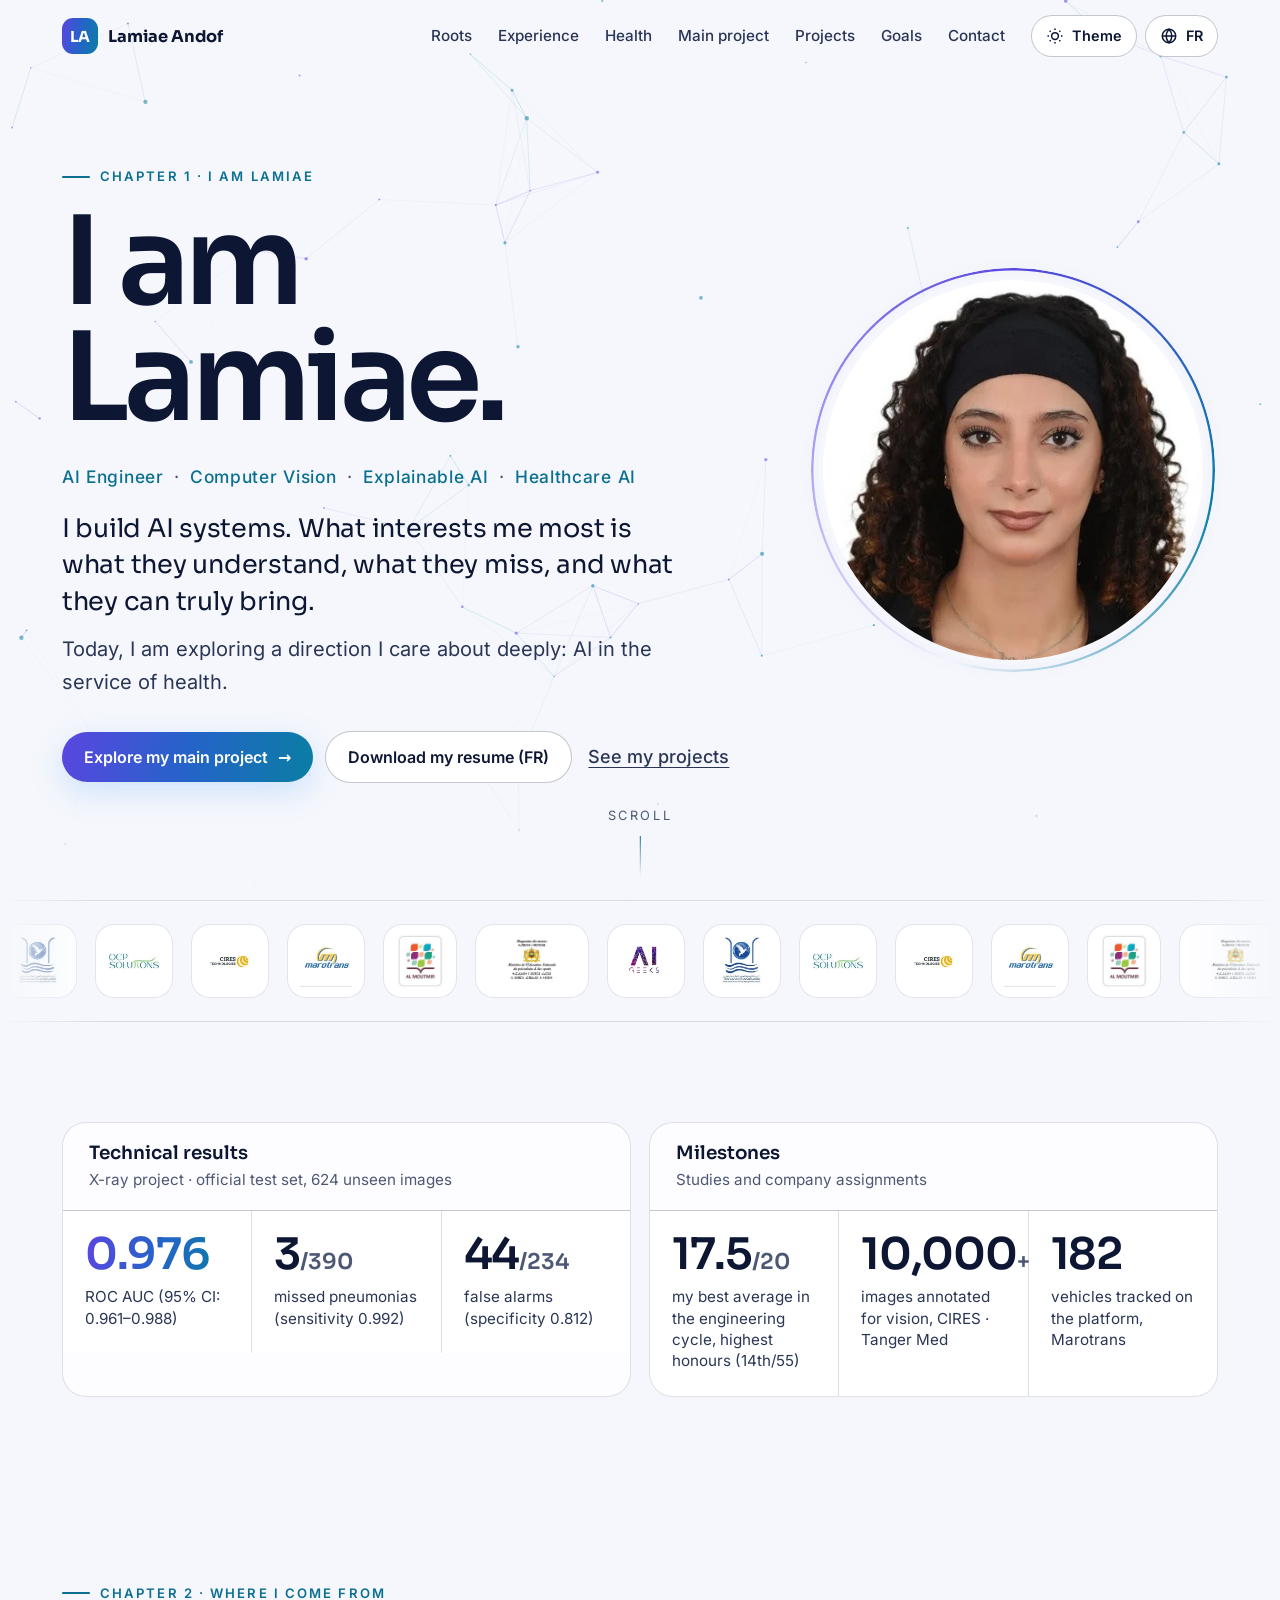
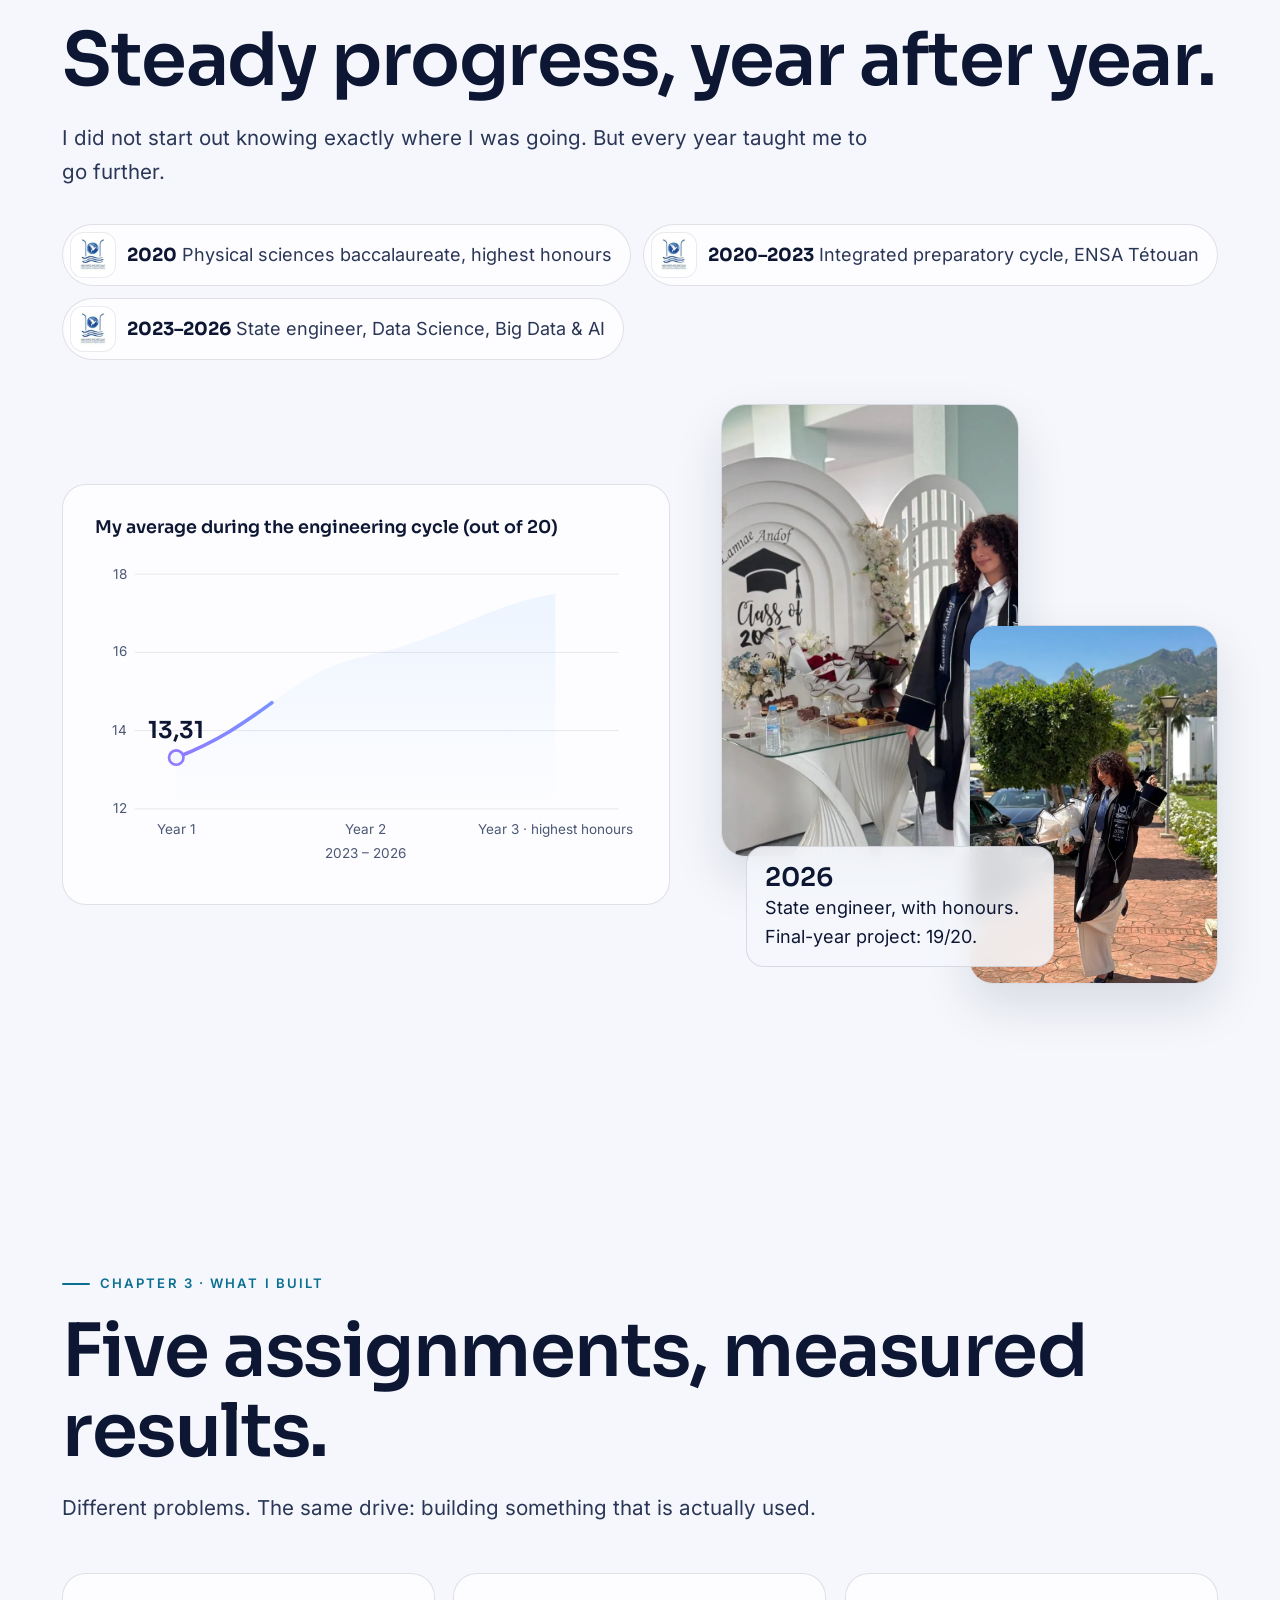
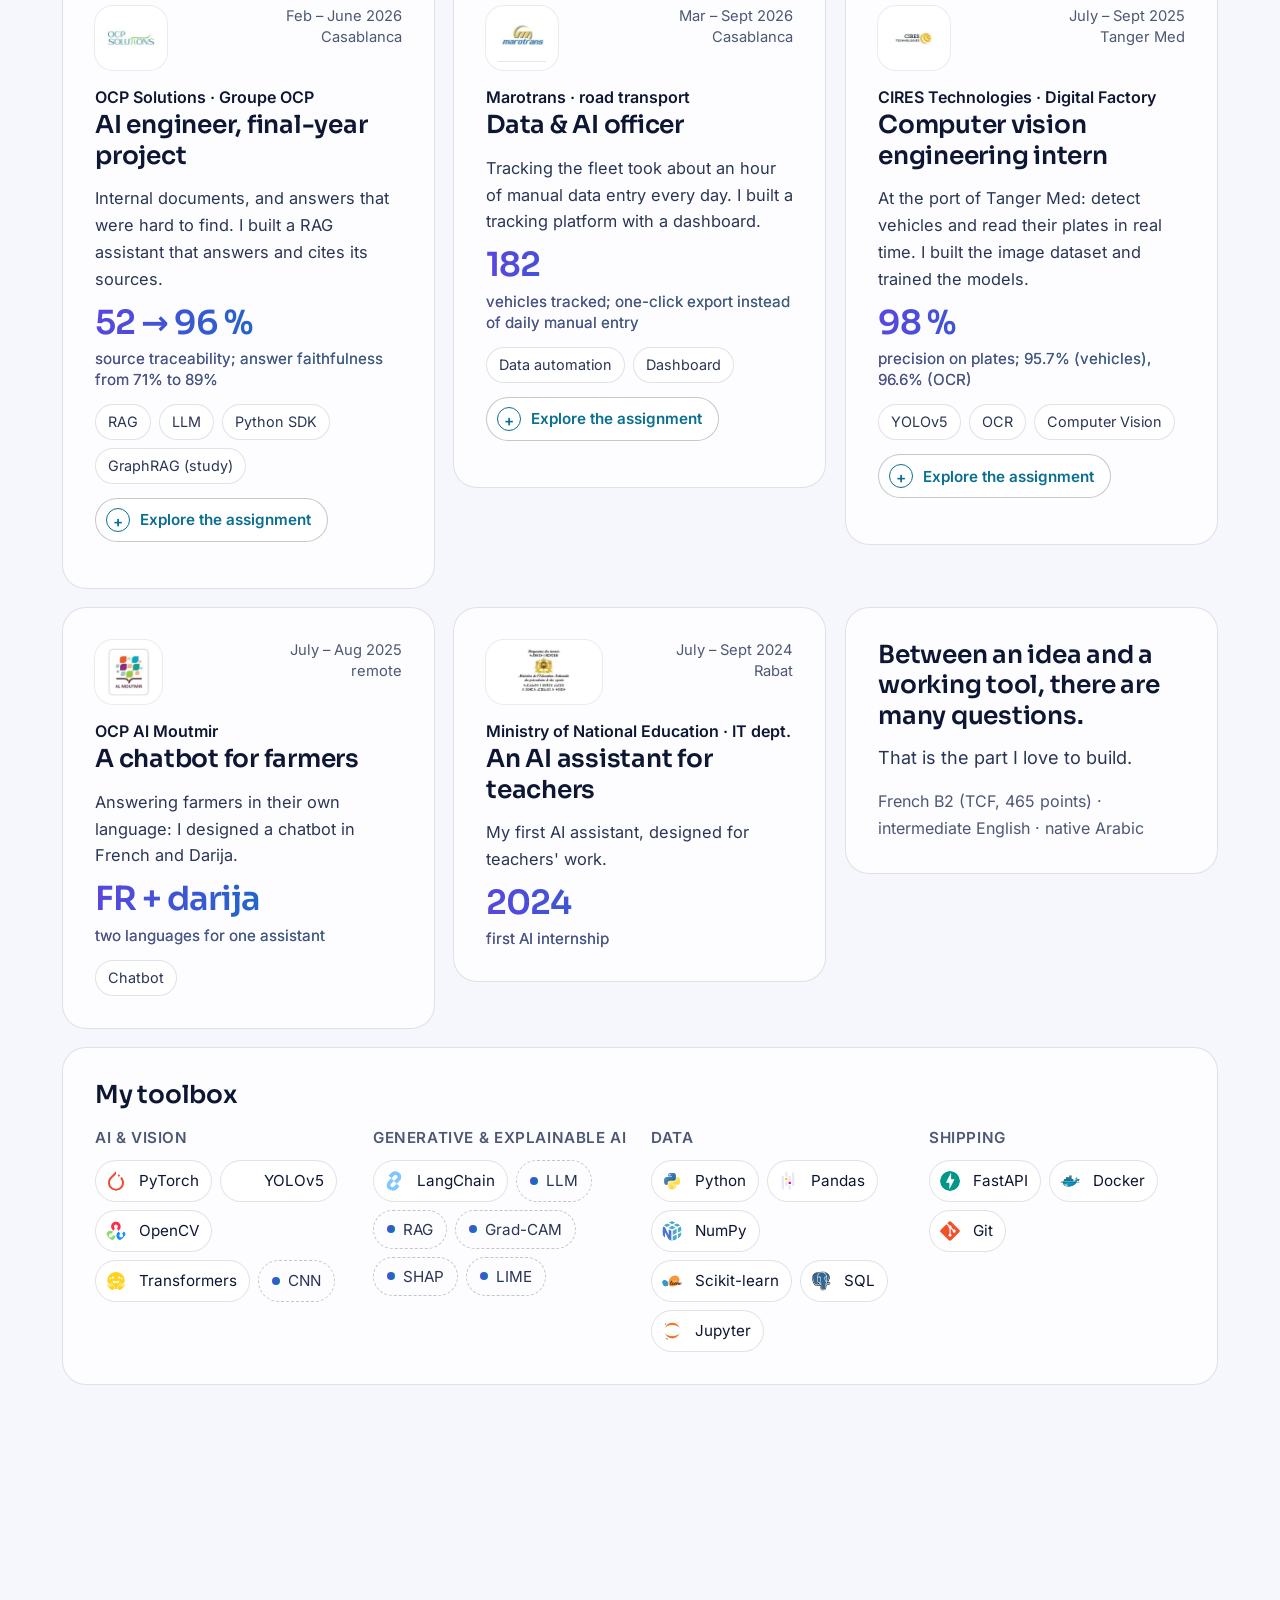
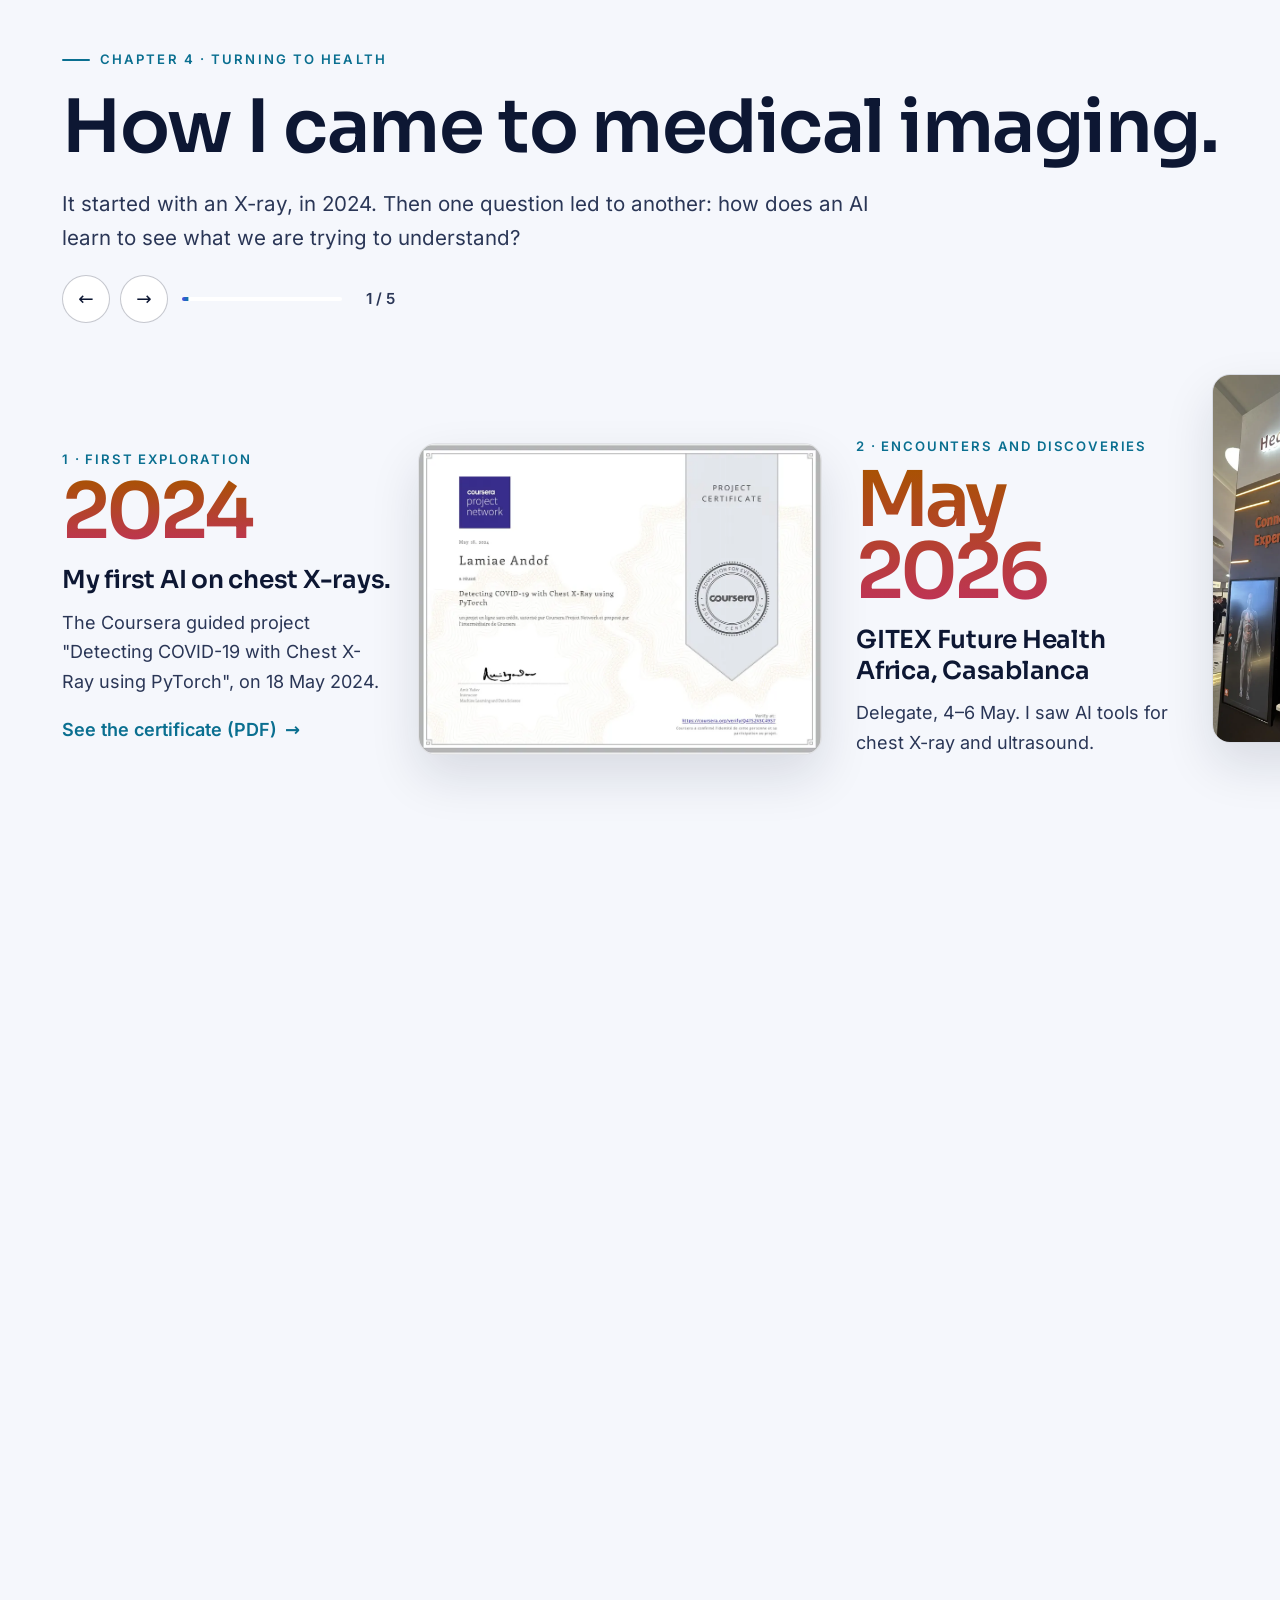
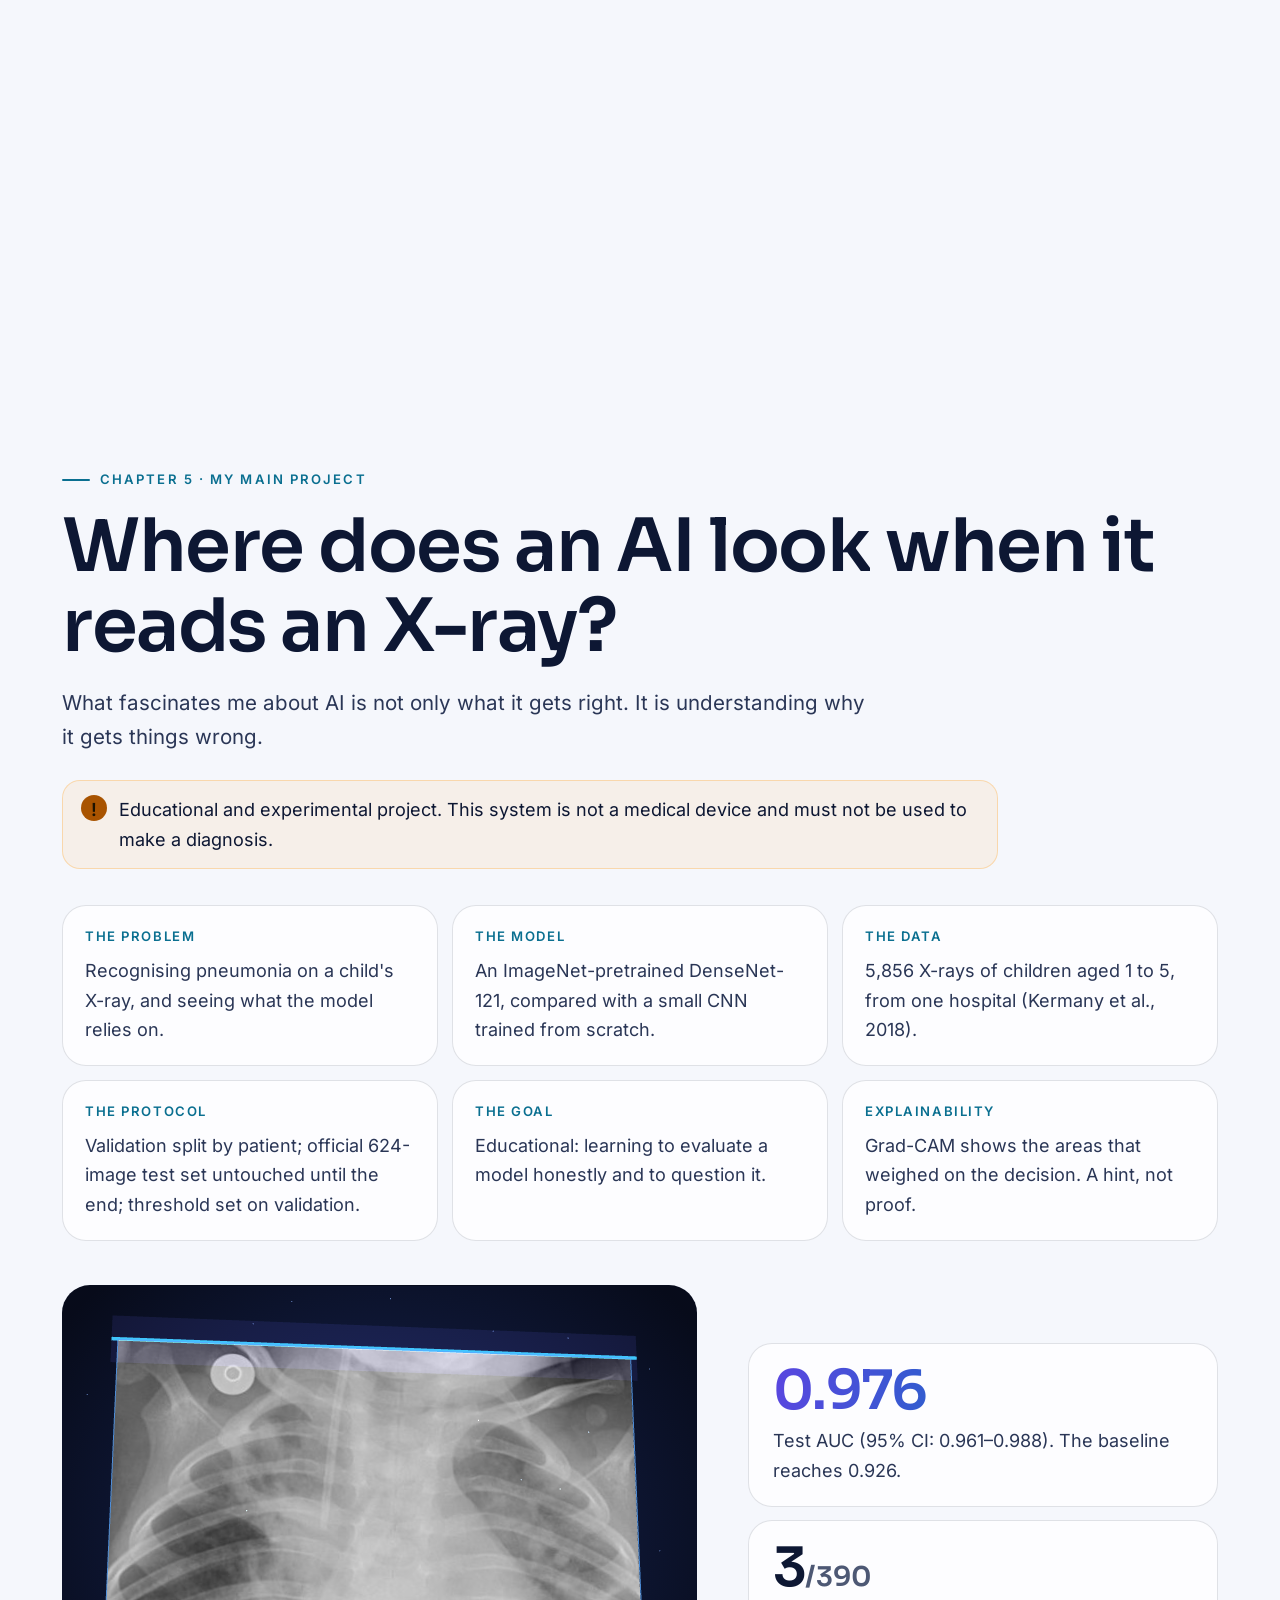
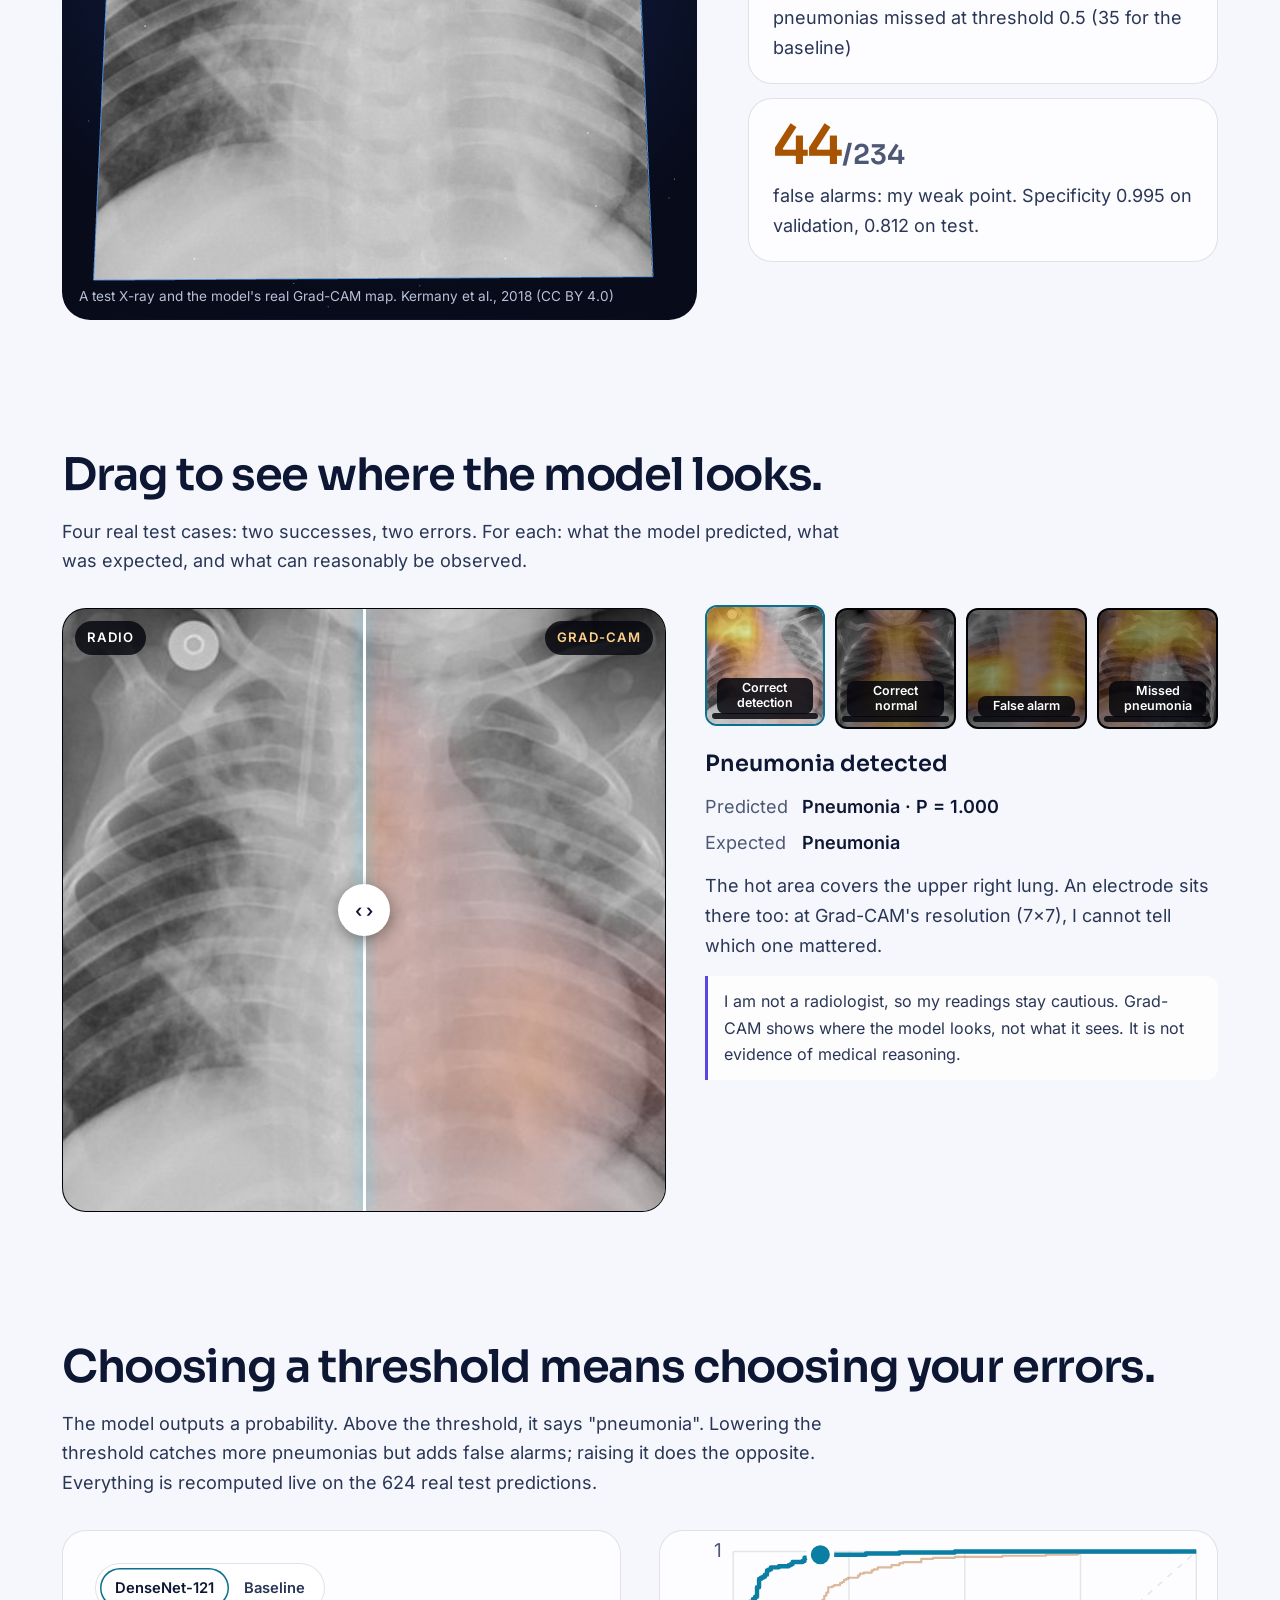
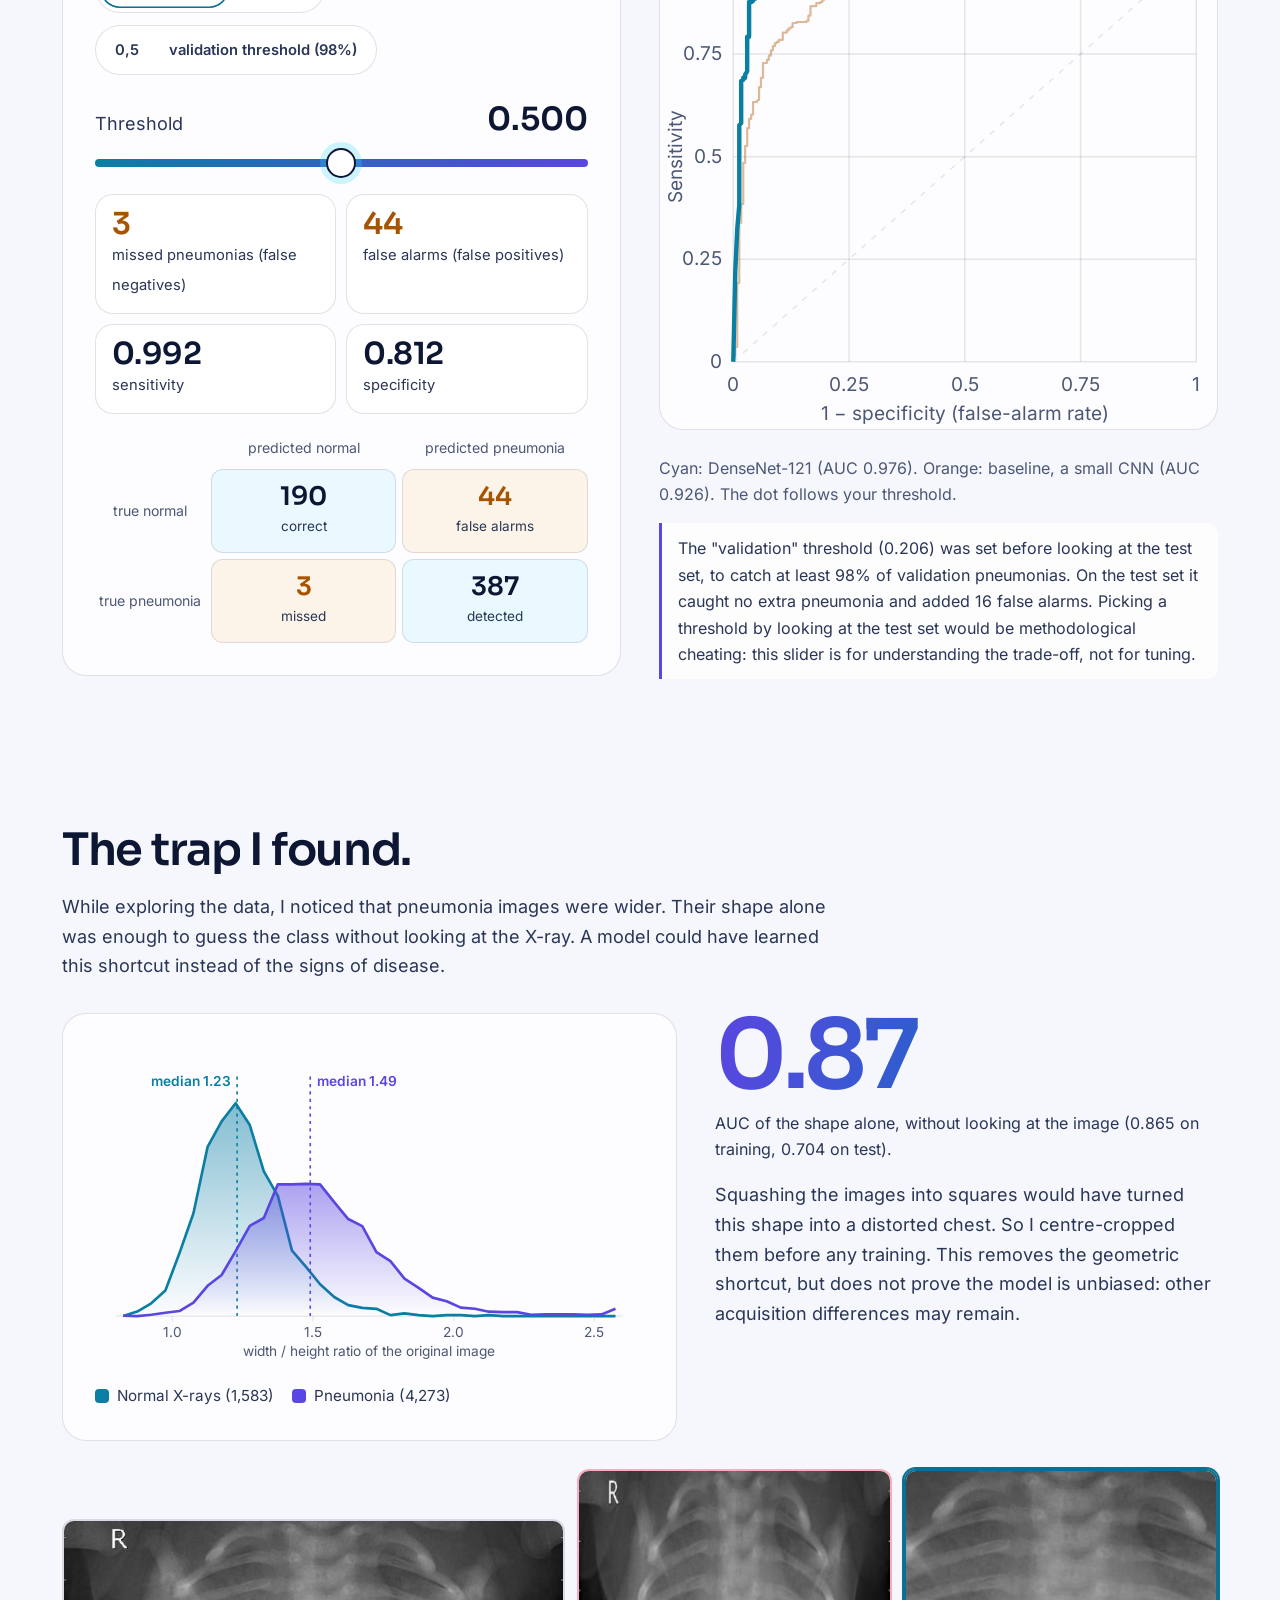
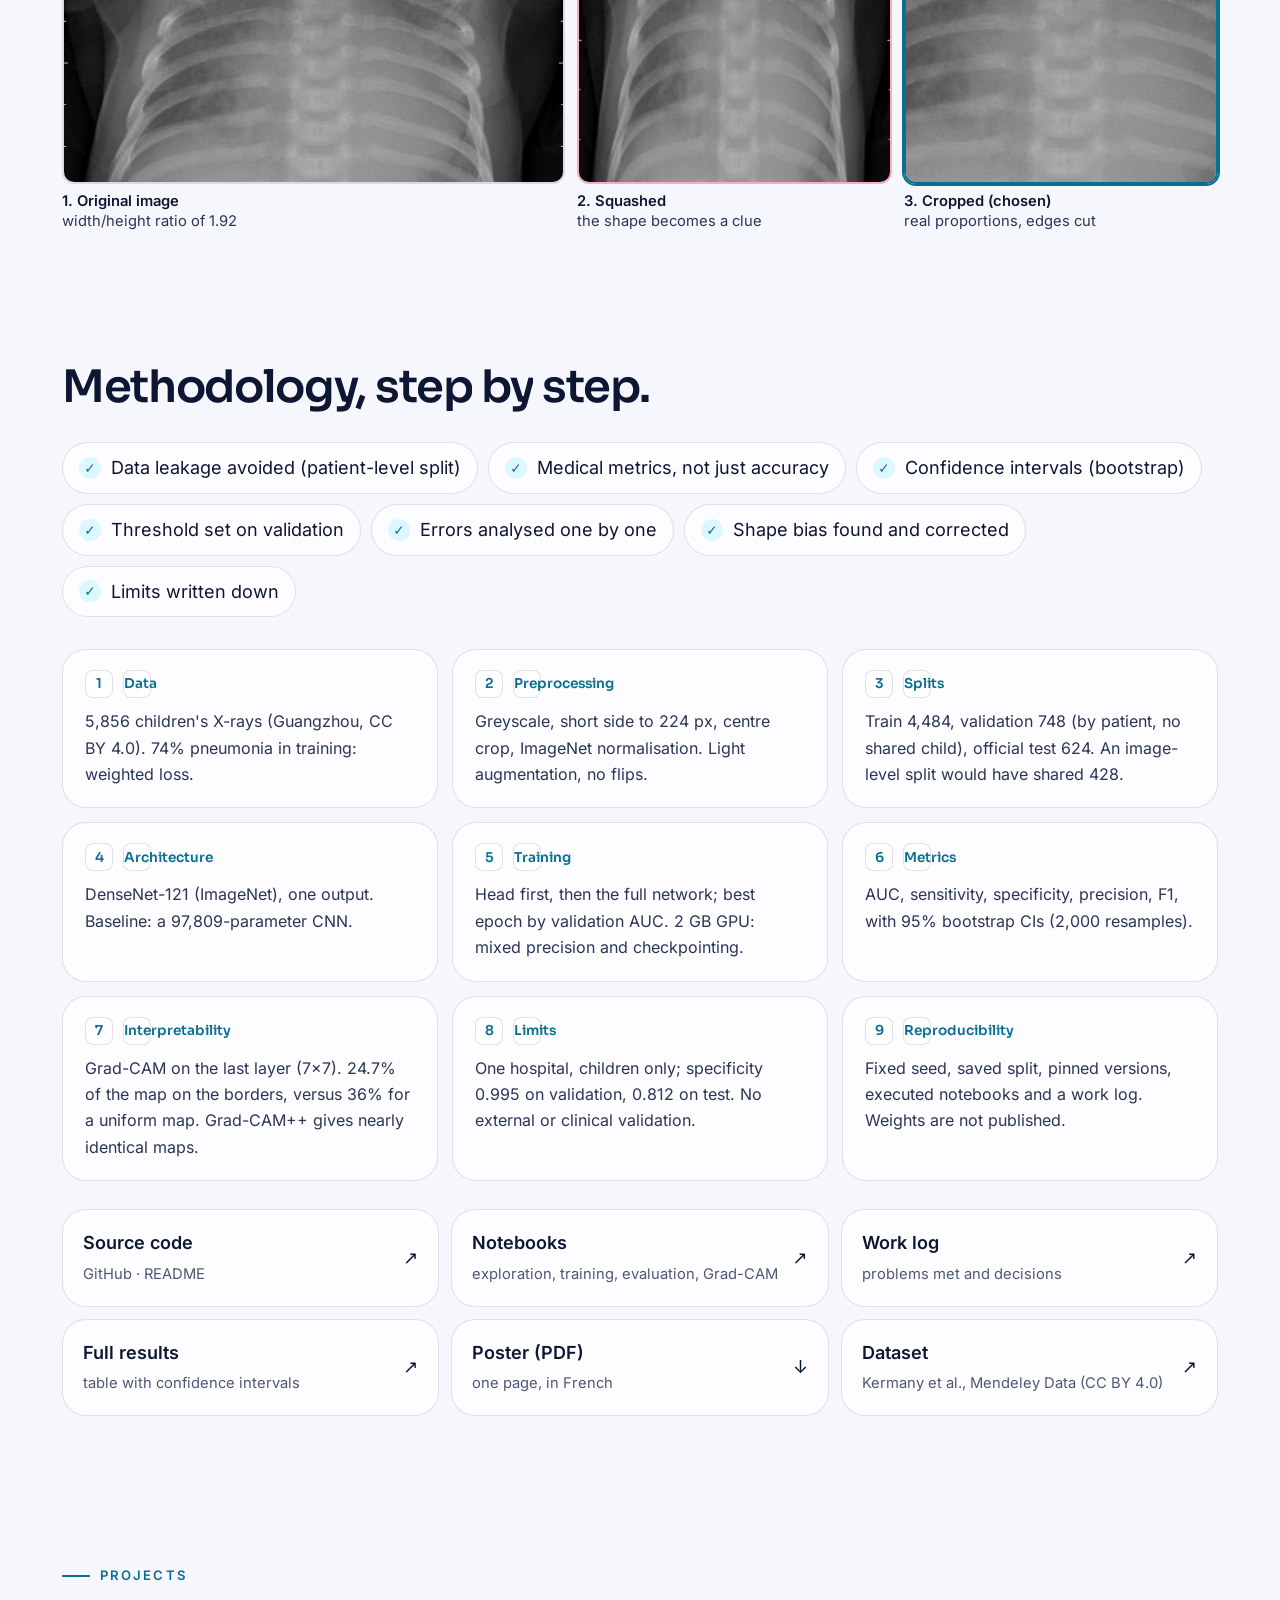
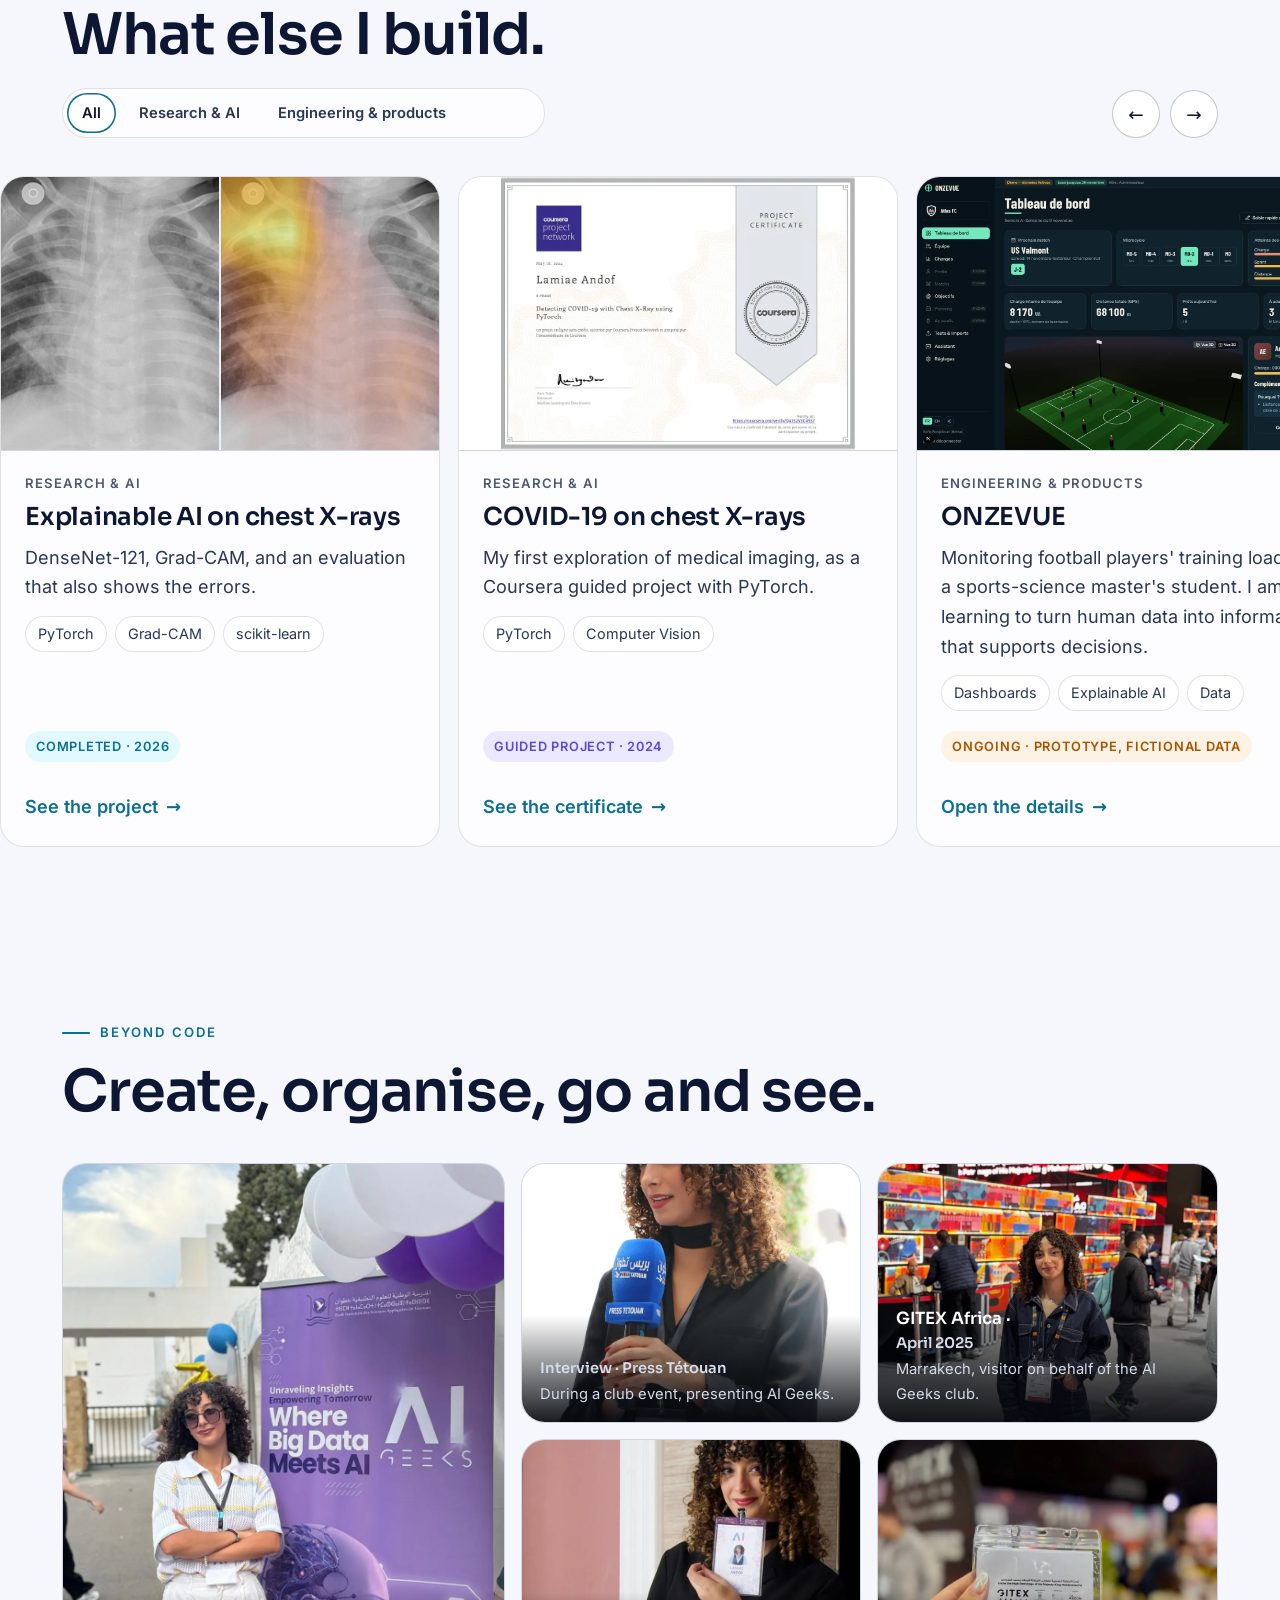
==== commit 2e7b2595: "Portfolio : thème clair, menu mobile, contenus revus, page projet stable et accessibilité" ====
--- a/index.html
+++ b/index.html
@@ -1,40 +1,75 @@
 <!doctype html>
-<html lang="fr">
+<html lang="fr" data-theme="dark">
 <head>
 <meta charset="utf-8">
 <meta name="viewport" content="width=device-width, initial-scale=1, viewport-fit=cover">
-<title>Lamiae Andof — IA &amp; santé</title>
-<meta name="description" content="Lamiae Andof, ingénieure en IA. Je me spécialise en IA appliquée à la santé et à l'imagerie médicale.">
+<script>(function(){var d=document.documentElement,t,l;try{t=localStorage.getItem("theme");l=localStorage.getItem("langue")}catch(e){}if(t!=="light"&&t!=="dark")t=window.matchMedia&&matchMedia("(prefers-color-scheme: light)").matches?"light":"dark";d.setAttribute("data-theme",t);if(l!=="fr"&&l!=="en")l=(navigator.language||"fr").slice(0,2)==="en"?"en":"fr";d.lang=l})();</script>
+<title>Lamiae Andof — IA explicable, Computer Vision, IA en santé</title>
+<meta name="description" content="Lamiae Andof, ingénieure d'État en Data Science et IA (ENSA Tétouan, 2026). Computer Vision, IA générative et IA explicable appliquée à l'imagerie médicale.">
+<link rel="canonical" href="https://lamiaeandof.github.io/">
 <meta name="theme-color" content="#05070d">
-<meta property="og:title" content="Lamiae Andof — IA & santé">
-<meta property="og:description" content="Ingénieure en IA. Projet phare : IA explicable pour la détection de pneumonie sur radiographies thoraciques.">
-<meta property="og:image" content="https://lamiaeandof.github.io/projet/xray.jpg">
-<link rel="icon" href="data:image/svg+xml,%3Csvg xmlns='http://www.w3.org/2000/svg' viewBox='0 0 32 32'%3E%3Cdefs%3E%3ClinearGradient id='g'%3E%3Cstop offset='0' stop-color='%238f7bff'/%3E%3Cstop offset='1' stop-color='%233ad7ff'/%3E%3C/linearGradient%3E%3C/defs%3E%3Crect width='32' height='32' rx='8' fill='url(%23g)'/%3E%3Ctext x='16' y='21.5' font-family='Arial' font-weight='700' font-size='14' fill='%2305070d' text-anchor='middle'%3ELA%3C/text%3E%3C/svg%3E">
-<link rel="preconnect" href="https://fonts.googleapis.com">
-<link rel="preconnect" href="https://fonts.gstatic.com" crossorigin>
-<link href="https://fonts.googleapis.com/css2?family=Sora:wght@300;400;600;700&family=Inter:wght@400;500;600&display=swap" rel="stylesheet">
+<meta property="og:type" content="website">
+<meta property="og:url" content="https://lamiaeandof.github.io/">
+<meta property="og:title" content="Lamiae Andof — IA explicable et IA en santé">
+<meta property="og:description" content="Ingénieure en IA. Je construis des systèmes d'IA, et je veux comprendre ce qu'ils voient vraiment. Projet phare : IA explicable sur radiographies thoraciques.">
+<meta property="og:image" content="https://lamiaeandof.github.io/og-image.jpg">
+<meta property="og:image:width" content="1200"><meta property="og:image:height" content="630">
+<meta property="og:image:alt" content="Portrait de Lamiae Andof et carte Grad-CAM d'une radiographie thoracique">
+<meta property="og:locale" content="fr_FR"><meta property="og:locale:alternate" content="en_US">
+<meta name="twitter:card" content="summary_large_image">
+<link rel="icon" href="favicon.svg" type="image/svg+xml">
+<link rel="icon" href="favicon-32.png" sizes="32x32" type="image/png">
+<link rel="apple-touch-icon" href="apple-touch-icon.png">
+<link rel="preload" href="fonts/sora-latin-3.woff2" as="font" type="font/woff2" crossorigin>
+<link rel="preload" href="fonts/inter-latin-1.woff2" as="font" type="font/woff2" crossorigin>
+<link rel="preload" as="image" href="img/profil.webp" fetchpriority="high">
 <link rel="stylesheet" href="assets/site.css">
+<script type="application/ld+json">{"@context":"https://schema.org","@type":"Person","name":"Lamiae Andof","jobTitle":"Ingénieure d'État en Data Science, Big Data & IA","url":"https://lamiaeandof.github.io/","image":"https://lamiaeandof.github.io/img/profil.webp","email":"mailto:lamiaeandof3@gmail.com","address":{"@type":"PostalAddress","addressLocality":"Fès","addressCountry":"MA"},"alumniOf":{"@type":"CollegeOrUniversity","name":"ENSA Tétouan, Université Abdelmalek Essaâdi"},"knowsAbout":["Computer Vision","Explainable AI","Medical imaging","Retrieval-Augmented Generation"],"sameAs":["https://github.com/LamiaeAndof","https://www.linkedin.com/in/lamiaeandof"]}</script>
 </head>
 <body>
+<a class="evitement" href="#contenu"><span class="fr">Aller au contenu</span><span class="en">Skip to content</span></a>
 <div class="progression" aria-hidden="true"></div>
 <div class="curseur" aria-hidden="true"></div><div class="anneau" aria-hidden="true"></div>
 
 <header class="nav">
   <div class="wrap">
-    <a class="monogramme" href="#moi"><b>LA</b><span>Lamiae Andof</span></a>
+    <a class="monogramme" href="#moi" aria-label="Lamiae Andof, accueil"><b aria-hidden="true">LA</b><span>Lamiae Andof</span></a>
     <nav class="chapitres" aria-label="Chapitres">
       <a href="#origines"><span class="fr">Origines</span><span class="en">Roots</span></a>
       <a href="#construit"><span class="fr">Expériences</span><span class="en">Experience</span></a>
       <a href="#sante"><span class="fr">Santé</span><span class="en">Health</span></a>
       <a href="#projet"><span class="fr">Projet phare</span><span class="en">Main project</span></a>
-      <a href="#vise"><span class="fr">Objectif</span><span class="en">Goal</span></a>
+      <a href="#projets"><span class="fr">Projets</span><span class="en">Projects</span></a>
+      <a href="#vise"><span class="fr">Objectif</span><span class="en">Goals</span></a>
       <a href="#contact">Contact</a>
     </nav>
-    <button class="langue" type="button">EN</button>
+    <div class="commandes-nav">
+      <button class="bascule theme" type="button" aria-pressed="false" aria-label="Thème clair">
+        <svg class="ic-lune" viewBox="0 0 24 24" fill="none" stroke="currentColor" stroke-width="2" aria-hidden="true"><path d="M21 12.8A9 9 0 1 1 11.2 3a7 7 0 0 0 9.8 9.8z"/></svg>
+        <svg class="ic-soleil" viewBox="0 0 24 24" fill="none" stroke="currentColor" stroke-width="2" aria-hidden="true"><circle cx="12" cy="12" r="4.5"/><path d="M12 2v2M12 20v2M4.9 4.9l1.4 1.4M17.7 17.7l1.4 1.4M2 12h2M20 12h2M4.9 19.1l1.4-1.4M17.7 6.3l1.4-1.4"/></svg>
+        <span class="txt"><span class="fr">Thème</span><span class="en">Theme</span></span>
+      </button>
+      <button class="bascule langue" type="button" aria-label="Switch to English">
+        <svg viewBox="0 0 24 24" fill="none" stroke="currentColor" stroke-width="2" aria-hidden="true"><circle cx="12" cy="12" r="9"/><path d="M3 12h18M12 3c2.5 2.7 3.8 5.7 3.8 9s-1.3 6.3-3.8 9c-2.5-2.7-3.8-5.7-3.8-9S9.5 5.7 12 3z"/></svg>
+        <span class="txt-l">EN</span>
+      </button>
+      <button class="burger" type="button" aria-expanded="false" aria-controls="menu-mobile" aria-label="Menu"><span aria-hidden="true"></span></button>
+    </div>
   </div>
 </header>
-
-<main>
+<nav class="menu-mobile" id="menu-mobile" hidden aria-label="Menu">
+  <a href="#origines"><span class="fr">Origines</span><span class="en">Roots</span><small>2</small></a>
+  <a href="#construit"><span class="fr">Expériences</span><span class="en">Experience</span><small>3</small></a>
+  <a href="#sante"><span class="fr">Le tournant santé</span><span class="en">Turning to health</span><small>4</small></a>
+  <a href="#projet"><span class="fr">Projet phare</span><span class="en">Main project</span><small>5</small></a>
+  <a href="#projets"><span class="fr">Projets</span><span class="en">Projects</span><small>+</small></a>
+  <a href="#engagement"><span class="fr">Engagements</span><span class="en">Involvement</span><small>+</small></a>
+  <a href="#certificats"><span class="fr">Certificats</span><span class="en">Certificates</span><small>+</small></a>
+  <a href="#vise"><span class="fr">Objectif</span><span class="en">Goals</span><small>6</small></a>
+  <a href="#contact">Contact<small>→</small></a>
+</nav>
+
+<main id="contenu">
 <!-- ============ CHAPITRE 1 — JE SUIS LAMIAE ============ -->
 <section class="accueil chapitre" id="moi">
   <canvas id="reseau" aria-hidden="true"></canvas>
@@ -42,78 +77,109 @@
     <div>
       <p class="etiquette"><span class="fr">Chapitre 1 · Je suis Lamiae</span><span class="en">Chapter 1 · I am Lamiae</span></p>
       <h1 data-mots><span class="fr">Je suis Lamiae.</span><span class="en">I am Lamiae.</span></h1>
-      <p class="accroche fr">Ingénieure en IA. Je veux mettre l'IA au service de la santé : fiable, explicable, utile aux soignants.</p>
-      <p class="accroche en">AI engineer. I want to put AI at the service of health: reliable, explainable, useful to caregivers.</p>
+      <p class="specialites"><span>AI Engineer</span><span>Computer Vision</span><span>Explainable AI</span><span>Healthcare AI</span></p>
+      <p class="accroche fr">Je construis des systèmes d'IA. Ce qui m'intéresse le plus, c'est ce qu'ils comprennent, ce qu'ils manquent, et ce qu'ils peuvent vraiment apporter.</p>
+      <p class="accroche en">I build AI systems. What interests me most is what they understand, what they miss, and what they can truly bring.</p>
+      <p class="accroche-2 fr">Aujourd'hui, j'explore une direction qui me passionne : l'IA au service de la santé.</p>
+      <p class="accroche-2 en">Today, I am exploring a direction I care about deeply: AI in the service of health.</p>
       <div class="boutons">
-        <a class="btn plein" href="#projet"><span class="fr">Mon projet phare</span><span class="en">My main project</span> <span class="fleche">→</span></a>
-        <a class="btn" href="docs/CV_Lamiae_Andof.pdf"><span class="fr">CV (PDF)</span><span class="en">Resume (PDF, French)</span></a>
-      </div>
-    </div>
-    <div class="photo-halo"><img src="img/profil.webp" width="420" height="420" alt="Portrait de Lamiae Andof"></div>
-  </div>
-  <div class="defiler" aria-hidden="true"><span class="fr">Défiler</span><span class="en">Scroll</span><i></i></div>
+        <a class="btn plein" href="#projet"><span class="fr">Explorer mon projet phare</span><span class="en">Explore my main project</span> <span class="fleche" aria-hidden="true">→</span></a>
+        <a class="btn" href="docs/CV_Lamiae_Andof.pdf" download><span class="fr">Télécharger mon CV</span><span class="en">Download my resume (FR)</span></a>
+        <a class="lien-discret" href="#projets"><span class="fr">Voir mes projets</span><span class="en">See my projects</span></a>
+      </div>
+    </div>
+    <div class="photo-halo"><img src="img/profil.webp" width="420" height="420" alt="Portrait de Lamiae Andof" fetchpriority="high"></div>
+  </div>
+  <a class="defiler" href="#reperes" aria-label="Continuer"><span class="fr">Défiler</span><span class="en">Scroll</span><i aria-hidden="true"></i></a>
 </section>
 
 <!-- Bandeau de logos -->
-<div class="bandeau" aria-label="Écoles et entreprises">
+<div class="bandeau" role="region" aria-label="Écoles et organisations de mon parcours">
   <div class="piste">
     <span class="tuile"><img src="img/logos/ensa_tetouan.webp" alt="ENSA Tétouan" width="200" height="200"></span>
     <span class="tuile"><img src="img/logos/ocp_solutions.webp" alt="OCP Solutions" width="200" height="200"></span>
     <span class="tuile"><img src="img/logos/cires_technologies.webp" alt="CIRES Technologies" width="200" height="200"></span>
     <span class="tuile"><img src="img/logos/marotrans.webp" alt="Marotrans" width="200" height="200"></span>
     <span class="tuile"><img src="img/logos/ocp_al_moutmir.webp" alt="OCP Al Moutmir" width="196" height="220"></span>
+    <span class="tuile large"><img src="img/logos/ministere_education_nationale.webp" alt="Ministère de l'Éducation nationale" width="420" height="220"></span>
     <span class="tuile"><img src="img/logos/ai_geeks.webp" alt="AI Geeks" width="400" height="400"></span>
-    <span class="tuile texte"><span class="fr">Ministère de l'Éducation nationale</span><span class="en">Ministry of National Education</span></span>
     <span class="tuile" aria-hidden="true"><img src="img/logos/ensa_tetouan.webp" alt="" width="200" height="200"></span>
     <span class="tuile" aria-hidden="true"><img src="img/logos/ocp_solutions.webp" alt="" width="200" height="200"></span>
     <span class="tuile" aria-hidden="true"><img src="img/logos/cires_technologies.webp" alt="" width="200" height="200"></span>
     <span class="tuile" aria-hidden="true"><img src="img/logos/marotrans.webp" alt="" width="200" height="200"></span>
     <span class="tuile" aria-hidden="true"><img src="img/logos/ocp_al_moutmir.webp" alt="" width="196" height="220"></span>
+    <span class="tuile large" aria-hidden="true"><img src="img/logos/ministere_education_nationale.webp" alt="" width="420" height="220"></span>
     <span class="tuile" aria-hidden="true"><img src="img/logos/ai_geeks.webp" alt="" width="400" height="400"></span>
-    <span class="tuile texte" aria-hidden="true"><span class="fr">Ministère de l'Éducation nationale</span><span class="en">Ministry of National Education</span></span>
   </div>
 </div>
 
-<!-- Chiffres clés -->
-<section class="wrap" style="padding-block:clamp(60px,9vw,110px)">
-  <div class="compteurs apparait">
-    <div><div class="chiffre grad" data-compteur="0.976" data-dec="3">0,976</div><p><span class="fr">AUC sur 624 radiographies jamais vues</span><span class="en">AUC on 624 never-seen X-rays</span></p></div>
-    <div><div class="chiffre"><span data-compteur="3">3</span><small>/390</small></div><p><span class="fr">pneumonies ratées par mon modèle</span><span class="en">pneumonias missed by my model</span></p></div>
-    <div><div class="chiffre"><span data-compteur="17.5" data-dec="1">17,5</span><small>/20</small></div><p><span class="fr">mention Très Bien, 14e sur 55</span><span class="en">highest honours, 14th of 55</span></p></div>
-    <div><div class="chiffre" data-compteur="182">182</div><p><span class="fr">véhicules suivis chez Marotrans</span><span class="en">vehicles tracked at Marotrans</span></p></div>
-    <div><div class="chiffre"><span data-compteur="10000">10 000</span><small>+</small></div><p><span class="fr">images annotées à Tanger Med</span><span class="en">images annotated at Tanger Med</span></p></div>
+<!-- Chiffres clés : deux histoires différentes -->
+<section class="wrap" id="reperes" style="padding-block:clamp(56px,8vw,100px)" aria-labelledby="t-reperes">
+  <h2 class="sr-only" id="t-reperes"><span class="fr">Chiffres clés</span><span class="en">Key figures</span></h2>
+  <div class="reperes">
+    <div class="carte repere-groupe apparait">
+      <header><h2><span class="fr">Résultats techniques</span><span class="en">Technical results</span></h2>
+        <p><span class="fr">Projet radiographies · test officiel, 624 images jamais vues</span><span class="en">X-ray project · official test set, 624 unseen images</span></p></header>
+      <div class="compteurs">
+        <div><div class="chiffre grad" data-compteur="0.976" data-dec="3">0,976</div><p><span class="fr">AUC-ROC (IC 95 % : 0,961–0,988)</span><span class="en">ROC AUC (95% CI: 0.961–0.988)</span></p></div>
+        <div><div class="chiffre"><span data-compteur="3">3</span><small>/390</small></div><p><span class="fr">pneumonies manquées (sensibilité 0,992)</span><span class="en">missed pneumonias (sensitivity 0.992)</span></p></div>
+        <div><div class="chiffre"><span data-compteur="44">44</span><small>/234</small></div><p><span class="fr">fausses alertes (spécificité 0,812)</span><span class="en">false alarms (specificity 0.812)</span></p></div>
+      </div>
+    </div>
+    <div class="carte repere-groupe apparait">
+      <header><h2><span class="fr">Repères de parcours</span><span class="en">Milestones</span></h2>
+        <p><span class="fr">Études et missions en entreprise</span><span class="en">Studies and company assignments</span></p></header>
+      <div class="compteurs">
+        <div><div class="chiffre"><span data-compteur="17.5" data-dec="1">17,5</span><small>/20</small></div><p><span class="fr">ma meilleure moyenne en cycle ingénieur, mention Très Bien (14e/55)</span><span class="en">my best average in the engineering cycle, highest honours (14th/55)</span></p></div>
+        <div><div class="chiffre"><span data-compteur="10000">10 000</span><small>+</small></div><p><span class="fr">images annotées pour la vision, CIRES · Tanger Med</span><span class="en">images annotated for vision, CIRES · Tanger Med</span></p></div>
+        <div><div class="chiffre" data-compteur="182">182</div><p><span class="fr">véhicules suivis sur la plateforme, Marotrans</span><span class="en">vehicles tracked on the platform, Marotrans</span></p></div>
+      </div>
+    </div>
   </div>
 </section>
 
 <!-- ============ CHAPITRE 2 — D'OÙ JE VIENS ============ -->
-<section class="chapitre" id="origines">
+<section class="chapitre" id="origines" style="padding-top:clamp(40px,6vw,80px)">
   <div class="wrap">
     <p class="etiquette"><span class="fr">Chapitre 2 · D'où je viens</span><span class="en">Chapter 2 · Where I come from</span></p>
     <h2 data-mots><span class="fr">Une progression, année après année.</span><span class="en">Steady progress, year after year.</span></h2>
+    <p class="sous"><span class="fr">Je n'ai pas commencé en sachant exactement où j'allais. Mais chaque année m'a appris à aller plus loin.</span><span class="en">I did not start out knowing exactly where I was going. But every year taught me to go further.</span></p>
     <div class="jalons apparait">
-      <div class="jalon"><span class="tuile"><img src="img/logos/ensa_tetouan.webp" alt="ENSA Tétouan" width="200" height="200"></span><div><b>2020</b> <span class="fr">Bac, mention Très Bien</span><span class="en">Baccalaureate, highest honours</span></div></div>
-      <div class="jalon"><span class="tuile"><img src="img/logos/ensa_tetouan.webp" alt="" width="200" height="200"></span><div><b>2020–2023</b> <span class="fr">Cycle préparatoire, ENSA Tétouan</span><span class="en">Preparatory cycle, ENSA Tétouan</span></div></div>
-      <div class="jalon"><span class="tuile"><img src="img/logos/ensa_tetouan.webp" alt="" width="200" height="200"></span><div><b>2023–2026</b> <span class="fr">Ingénieure Data Science, Big Data &amp; IA</span><span class="en">Engineer, Data Science, Big Data &amp; AI</span></div></div>
+      <div class="jalon"><span class="tuile"><img src="img/logos/ensa_tetouan.webp" alt="" width="200" height="200" loading="lazy"></span><div><b>2020</b> <span class="fr">Baccalauréat sciences physiques, mention Très Bien</span><span class="en">Physical sciences baccalaureate, highest honours</span></div></div>
+      <div class="jalon"><span class="tuile"><img src="img/logos/ensa_tetouan.webp" alt="" width="200" height="200" loading="lazy"></span><div><b>2020–2023</b> <span class="fr">Cycle préparatoire intégré, ENSA Tétouan</span><span class="en">Integrated preparatory cycle, ENSA Tétouan</span></div></div>
+      <div class="jalon"><span class="tuile"><img src="img/logos/ensa_tetouan.webp" alt="" width="200" height="200" loading="lazy"></span><div><b>2023–2026</b> <span class="fr">Ingénieure d'État, Data Science, Big Data &amp; IA</span><span class="en">State engineer, Data Science, Big Data &amp; AI</span></div></div>
     </div>
     <div class="origines">
       <div class="carte apparait" id="notes">
-        <p class="petit" style="margin:0 0 8px"><span class="fr">Ma moyenne en cycle d'ingénieur (sur 20)</span><span class="en">My average in the engineering cycle (out of 20)</span></p>
-        <svg class="notes" viewBox="0 0 600 340" role="img" aria-label="Moyennes : 13,31 puis 15,91 puis 17,5 sur 20">
+        <h3 style="font-size:1.1rem;letter-spacing:0"><span class="fr">Ma moyenne pendant le cycle ingénieur (sur 20)</span><span class="en">My average during the engineering cycle (out of 20)</span></h3>
+        <svg class="notes" viewBox="0 0 600 360" role="img" aria-labelledby="notes-titre" aria-describedby="notes-table">
+          <title id="notes-titre">Moyennes : 13,31, puis 15,91, puis 17,5 sur 20</title>
           <defs><linearGradient id="gc" x1="0" x2="1"><stop offset="0" stop-color="#8f7bff"/><stop offset="1" stop-color="#3ad7ff"/></linearGradient>
                 <linearGradient id="ga" x1="0" x2="0" y1="0" y2="1"><stop offset="0" stop-color="#5aa8ff" stop-opacity=".28"/><stop offset="1" stop-color="#5aa8ff" stop-opacity="0"/></linearGradient></defs>
-          <line class="axe" x1="40" x2="580" y1="40" y2="40"/><line class="axe" x1="40" x2="580" y1="126.7" y2="126.7"/><line class="axe" x1="40" x2="580" y1="213.3" y2="213.3"/><line class="axe" x1="40" x2="580" y1="300" y2="300"/>
-          <text class="lbl" x="34" y="44" text-anchor="end">18</text><text class="lbl" x="34" y="131" text-anchor="end">16</text><text class="lbl" x="34" y="217" text-anchor="end">14</text><text class="lbl" x="34" y="304" text-anchor="end">12</text>
+          <line class="axe" x1="44" x2="580" y1="40" y2="40"/><line class="axe" x1="44" x2="580" y1="126.7" y2="126.7"/><line class="axe" x1="44" x2="580" y1="213.3" y2="213.3"/><line class="axe" x1="44" x2="580" y1="300" y2="300"/>
+          <text class="lbl" x="36" y="45" text-anchor="end">18</text><text class="lbl" x="36" y="131" text-anchor="end">16</text><text class="lbl" x="36" y="218" text-anchor="end">14</text><text class="lbl" x="36" y="305" text-anchor="end">12</text>
           <path class="aire" d="M90 243.2 C 190 205, 215 148, 300 130.6 S 440 72, 510 61.7 L510 300 L90 300 Z" fill="url(#ga)"/>
           <path id="courbe-notes" d="M90 243.2 C 190 205, 215 148, 300 130.6 S 440 72, 510 61.7" fill="none" stroke="url(#gc)" stroke-width="4" stroke-linecap="round"/>
-          <g class="point"><circle cx="90" cy="243.2" r="8" fill="#05070d" stroke="#8f7bff" stroke-width="3"/><text x="90" y="222" text-anchor="middle" font-size="26" font-weight="600">13,31</text><text class="lbl" x="90" y="326" text-anchor="middle"><tspan class="fr">Année 1</tspan><tspan class="en">Year 1</tspan></text></g>
-          <g class="point"><circle cx="300" cy="130.6" r="8" fill="#05070d" stroke="#5aa8ff" stroke-width="3"/><text x="300" y="108" text-anchor="middle" font-size="26" font-weight="600">15,91</text><text class="lbl" x="300" y="326" text-anchor="middle"><tspan class="fr">Année 2 · 16e/57</tspan><tspan class="en">Year 2 · 16th/57</tspan></text></g>
-          <g class="point"><circle cx="510" cy="61.7" r="9" fill="#3ad7ff"/><text x="510" y="38" text-anchor="middle" font-size="30" font-weight="700" fill="#3ad7ff">17,5</text><text class="lbl" x="510" y="326" text-anchor="middle"><tspan class="fr">Année 3 · 14e/55</tspan><tspan class="en">Year 3 · 14th/55</tspan></text></g>
+          <g class="point"><circle cx="90" cy="243.2" r="8" fill="var(--fond)" stroke="#8f7bff" stroke-width="3"/><text class="val" x="90" y="222" text-anchor="middle" font-size="26">13,31</text></g>
+          <g class="point"><circle cx="300" cy="130.6" r="8" fill="var(--fond)" stroke="#5aa8ff" stroke-width="3"/><text class="val" x="300" y="108" text-anchor="middle" font-size="26">15,91</text><text class="rang" x="300" y="152" text-anchor="middle">16e / 57</text></g>
+          <g class="point"><circle cx="510" cy="61.7" r="9" fill="#3ad7ff"/><text class="val" x="510" y="38" text-anchor="middle" font-size="30">17,5</text><text class="rang" x="510" y="86" text-anchor="middle">14e / 55</text></g>
+          <text class="lbl" x="90" y="328" text-anchor="middle"><tspan class="fr">Année 1</tspan><tspan class="en">Year 1</tspan></text>
+          <text class="lbl" x="300" y="328" text-anchor="middle"><tspan class="fr">Année 2</tspan><tspan class="en">Year 2</tspan></text>
+          <text class="lbl" x="510" y="328" text-anchor="middle"><tspan class="fr">Année 3 · mention Très Bien</tspan><tspan class="en">Year 3 · highest honours</tspan></text>
+          <text class="lbl" x="300" y="354" text-anchor="middle">2023 – 2026</text>
         </svg>
-      </div>
-      <div class="diplome" data-zoom>
-        <figure class="f1"><img src="img/parcours/diplomation_2026_big_data_ia.webp" data-parallaxe="0.06" width="960" height="1280" loading="lazy" alt="Diplomation 2026, filière Big Data et IA"><figcaption hidden><span class="fr">Diplomation 2026</span><span class="en">Graduation 2026</span></figcaption></figure>
-        <figure class="f2"><img src="img/parcours/diplomation_2026_campus_ensa_tetouan.webp" data-parallaxe="0.1" width="960" height="1280" loading="lazy" alt="Diplomation 2026 au campus de l'ENSA Tétouan"><figcaption hidden><span class="fr">Campus de l'ENSA Tétouan, 2026</span><span class="en">ENSA Tétouan campus, 2026</span></figcaption></figure>
-        <div class="note"><b>2026</b><span class="fr">Ingénieure d'État, mention Bien · PFE 19/20</span><span class="en">State engineer, with honours · final project 19/20</span></div>
+        <div class="sr-only" id="notes-table"><table>
+          <caption>Moyennes annuelles du cycle ingénieur</caption>
+          <tr><th>Année</th><th>Moyenne</th><th>Rang</th></tr>
+          <tr><td>1</td><td>13,31 / 20</td><td>—</td></tr>
+          <tr><td>2</td><td>15,91 / 20</td><td>16e sur 57</td></tr>
+          <tr><td>3</td><td>17,5 / 20, mention Très Bien</td><td>14e sur 55</td></tr>
+        </table></div>
+      </div>
+      <div class="diplome">
+        <figure class="f1"><button type="button" data-agrandir="img/parcours/diplomation_2026_big_data_ia.webp" data-legende-fr="Diplomation 2026, filière Big Data &amp; IA" data-legende-en="Graduation 2026, Big Data &amp; AI programme" style="all:unset;display:block;width:100%;height:100%;cursor:zoom-in"><img src="img/parcours/diplomation_2026_big_data_ia.webp" data-parallaxe="0.05" width="960" height="1280" loading="lazy" alt="Diplomation 2026, filière Big Data et IA"></button></figure>
+        <figure class="f2"><button type="button" data-agrandir="img/parcours/diplomation_2026_campus_ensa_tetouan.webp" data-legende-fr="Diplomation 2026, campus de l'ENSA Tétouan" data-legende-en="Graduation 2026, ENSA Tétouan campus" style="all:unset;display:block;width:100%;height:100%;cursor:zoom-in"><img src="img/parcours/diplomation_2026_campus_ensa_tetouan.webp" data-parallaxe="0.08" width="960" height="1280" loading="lazy" alt="Diplomation 2026 au campus de l'ENSA Tétouan"></button></figure>
+        <div class="note"><b>2026</b><span class="fr">Ingénieure d'État, mention Bien. Projet de fin d'études : 19/20.</span><span class="en">State engineer, with honours. Final-year project: 19/20.</span></div>
       </div>
     </div>
   </div>
@@ -124,288 +190,383 @@
   <div class="wrap">
     <p class="etiquette"><span class="fr">Chapitre 3 · Ce que j'ai construit</span><span class="en">Chapter 3 · What I built</span></p>
     <h2 data-mots><span class="fr">Cinq missions, des résultats mesurés.</span><span class="en">Five assignments, measured results.</span></h2>
-    <p class="sous"><span class="fr">Cliquez sur une carte pour voir le problème, ce que j'ai fait et le résultat.</span><span class="en">Click a card to see the problem, what I did and the result.</span></p>
+    <p class="sous"><span class="fr">Des problèmes différents. Une même envie : construire quelque chose qui sert.</span><span class="en">Different problems. The same drive: building something that is actually used.</span></p>
     <div class="experiences" data-serie>
-      <article class="carte exp" data-tilt role="button" tabindex="0" aria-expanded="false">
-        <div class="haut"><span class="tuile"><img src="img/logos/ocp_solutions.webp" alt="OCP Solutions" width="200" height="200"></span><div class="dates"><span class="fr">févr. – juin 2026</span><span class="en">Feb – June 2026</span><br>Casablanca</div></div>
-        <h3><span class="fr">Ingénieure IA, projet de fin d'études</span><span class="en">AI engineer, final-year project</span></h3>
-        <div class="metrique grad">52 → 96 %<small><span class="fr">traçabilité des sources de mon assistant RAG</span><span class="en">source traceability of my RAG assistant</span></small></div>
-        <div class="details"><div><dl>
-          <dt><span class="fr">Problème</span><span class="en">Problem</span></dt><dd><span class="fr">Répondre aux questions des équipes à partir des documents internes.</span><span class="en">Answer staff questions from internal documents.</span></dd>
-          <dt><span class="fr">Ce que j'ai fait</span><span class="en">What I did</span></dt><dd><span class="fr">Un assistant IA (RAG), livré en SDK Python réutilisable. Une étude exploratoire de GraphRAG pour une version 2 (non implémentée).</span><span class="en">A RAG assistant delivered as a reusable Python SDK. An exploratory study of GraphRAG for a version 2 (not implemented).</span></dd>
-          <dt><span class="fr">Résultat</span><span class="en">Result</span></dt><dd><span class="fr">Fidélité des réponses de 71 % à 89 %, traçabilité des sources de 52 % à 96 %.</span><span class="en">Answer faithfulness from 71% to 89%, source traceability from 52% to 96%.</span></dd>
+      <article class="carte exp" data-tilt>
+        <div class="haut"><span class="tuile"><img src="img/logos/ocp_solutions.webp" alt="" width="200" height="200" loading="lazy"></span><div class="quand"><span class="fr">févr. – juin 2026</span><span class="en">Feb – June 2026</span><br>Casablanca</div></div>
+        <div><div class="org">OCP Solutions · Groupe OCP</div><h3><span class="fr">Ingénieure IA, projet de fin d'études</span><span class="en">AI engineer, final-year project</span></h3></div>
+        <p class="accroche"><span class="fr">Des documents internes, et des réponses difficiles à retrouver. J'ai construit un assistant RAG qui répond en citant ses sources.</span><span class="en">Internal documents, and answers that were hard to find. I built a RAG assistant that answers and cites its sources.</span></p>
+        <div class="metrique grad">52 → 96 %<small><span class="fr">traçabilité des sources ; fidélité des réponses de 71 % à 89 %</span><span class="en">source traceability; answer faithfulness from 71% to 89%</span></small></div>
+        <ul class="puces"><li>RAG</li><li>LLM</li><li><span class="fr">SDK Python</span><span class="en">Python SDK</span></li><li><span class="fr">GraphRAG (étude)</span><span class="en">GraphRAG (study)</span></li></ul>
+        <button class="explorer" type="button" aria-expanded="false" aria-controls="d-ocp"><i aria-hidden="true">+</i><span class="fr">Explorer la mission</span><span class="en">Explore the assignment</span></button>
+        <div class="details" id="d-ocp" aria-hidden="true"><div><dl>
+          <dt><span class="fr">Problème</span><span class="en">Problem</span></dt><dd><span class="fr">Répondre aux questions des équipes à partir des documents internes, sans perdre la trace des sources.</span><span class="en">Answering staff questions from internal documents without losing track of sources.</span></dd>
+          <dt><span class="fr">Ce que j'ai fait</span><span class="en">What I did</span></dt><dd><span class="fr">Un assistant RAG livré en SDK Python réutilisable, évalué sur la fidélité des réponses et la traçabilité des sources. Une étude exploratoire de GraphRAG pour une version 2, non implémentée.</span><span class="en">A RAG assistant delivered as a reusable Python SDK, evaluated on answer faithfulness and source traceability. An exploratory GraphRAG study for a version 2, not implemented.</span></dd>
+          <dt><span class="fr">Résultat</span><span class="en">Result</span></dt><dd><span class="fr">Fidélité de 71 % à 89 %, traçabilité de 52 % à 96 %. Projet de fin d'études noté 19/20.</span><span class="en">Faithfulness from 71% to 89%, traceability from 52% to 96%. Final-year project graded 19/20.</span></dd>
         </dl></div></div>
-        <span class="plus"><i>+</i><span class="fr">Détails</span><span class="en">Details</span></span>
       </article>
-      <article class="carte exp" data-tilt role="button" tabindex="0" aria-expanded="false">
-        <div class="haut"><span class="tuile"><img src="img/logos/marotrans.webp" alt="Marotrans" width="200" height="200"></span><div class="dates"><span class="fr">mars – sept. 2026</span><span class="en">Mar – Sept 2026</span><br>Casablanca</div></div>
-        <h3><span class="fr">Chargée de mission Data &amp; IA</span><span class="en">Data &amp; AI officer</span></h3>
-        <div class="metrique grad">182<small><span class="fr">véhicules suivis sur une seule plateforme</span><span class="en">vehicles tracked on one platform</span></small></div>
-        <div class="details"><div><dl>
-          <dt><span class="fr">Problème</span><span class="en">Problem</span></dt><dd><span class="fr">Environ 1 h de saisie manuelle par jour pour suivre la flotte.</span><span class="en">About 1 hour of manual data entry per day to track the fleet.</span></dd>
-          <dt><span class="fr">Ce que j'ai fait</span><span class="en">What I did</span></dt><dd><span class="fr">Une plateforme de suivi avec tableau de bord.</span><span class="en">A tracking platform with a dashboard.</span></dd>
-          <dt><span class="fr">Résultat</span><span class="en">Result</span></dt><dd><span class="fr">Un export en un clic au lieu de la saisie quotidienne.</span><span class="en">A one-click export instead of daily manual entry.</span></dd>
+      <article class="carte exp" data-tilt>
+        <div class="haut"><span class="tuile"><img src="img/logos/marotrans.webp" alt="" width="200" height="200" loading="lazy"></span><div class="quand"><span class="fr">mars – sept. 2026</span><span class="en">Mar – Sept 2026</span><br>Casablanca</div></div>
+        <div><div class="org"><span class="fr">Marotrans · transport routier</span><span class="en">Marotrans · road transport</span></div><h3><span class="fr">Chargée de mission Data &amp; IA</span><span class="en">Data &amp; AI officer</span></h3></div>
+        <p class="accroche"><span class="fr">Suivre la flotte demandait environ une heure de saisie manuelle par jour. J'ai construit une plateforme de suivi avec tableau de bord.</span><span class="en">Tracking the fleet took about an hour of manual data entry every day. I built a tracking platform with a dashboard.</span></p>
+        <div class="metrique grad">182<small><span class="fr">véhicules suivis ; export en un clic au lieu de la saisie quotidienne</span><span class="en">vehicles tracked; one-click export instead of daily manual entry</span></small></div>
+        <ul class="puces"><li>Data automation</li><li><span class="fr">Tableau de bord</span><span class="en">Dashboard</span></li></ul>
+        <button class="explorer" type="button" aria-expanded="false" aria-controls="d-maro"><i aria-hidden="true">+</i><span class="fr">Explorer la mission</span><span class="en">Explore the assignment</span></button>
+        <div class="details" id="d-maro" aria-hidden="true"><div><dl>
+          <dt><span class="fr">Problème</span><span class="en">Problem</span></dt><dd><span class="fr">Environ 1 h de saisie manuelle par jour pour suivre 182 véhicules.</span><span class="en">About one hour of manual entry per day to track 182 vehicles.</span></dd>
+          <dt><span class="fr">Ce que j'ai fait</span><span class="en">What I did</span></dt><dd><span class="fr">Une plateforme de suivi des véhicules, avec un tableau de bord.</span><span class="en">A vehicle tracking platform with a dashboard.</span></dd>
+          <dt><span class="fr">Résultat</span><span class="en">Result</span></dt><dd><span class="fr">Un export en un clic remplace la saisie quotidienne.</span><span class="en">A one-click export replaces daily manual entry.</span></dd>
         </dl></div></div>
-        <span class="plus"><i>+</i><span class="fr">Détails</span><span class="en">Details</span></span>
       </article>
-      <article class="carte exp" data-tilt role="button" tabindex="0" aria-expanded="false">
-        <div class="haut"><span class="tuile"><img src="img/logos/cires_technologies.webp" alt="CIRES Technologies" width="200" height="200"></span><div class="dates"><span class="fr">juil. – sept. 2025</span><span class="en">July – Sept 2025</span><br>Tanger Med</div></div>
-        <h3><span class="fr">Stagiaire ingénieure Computer Vision</span><span class="en">Computer vision engineering intern</span></h3>
-        <div class="metrique grad">98 %<small><span class="fr">de précision sur les plaques, en temps réel</span><span class="en">precision on licence plates, in real time</span></small></div>
-        <div class="details"><div><dl>
-          <dt><span class="fr">Problème</span><span class="en">Problem</span></dt><dd><span class="fr">Détecter les véhicules et lire leurs plaques au port de Tanger Med.</span><span class="en">Detect vehicles and read their plates at the port of Tanger Med.</span></dd>
-          <dt><span class="fr">Ce que j'ai fait</span><span class="en">What I did</span></dt><dd><span class="fr">Une base de plus de 10 000 images annotées, des modèles YOLOv5 (détection) et OCR (lecture).</span><span class="en">A dataset of over 10,000 annotated images, YOLOv5 (detection) and OCR (reading) models.</span></dd>
-          <dt><span class="fr">Résultat</span><span class="en">Result</span></dt><dd><span class="fr">Précision : 95,7 % (véhicules), 98 % (plaques), 96,6 % (OCR).</span><span class="en">Precision: 95.7% (vehicles), 98% (plates), 96.6% (OCR).</span></dd>
+      <article class="carte exp" data-tilt>
+        <div class="haut"><span class="tuile"><img src="img/logos/cires_technologies.webp" alt="" width="200" height="200" loading="lazy"></span><div class="quand"><span class="fr">juil. – sept. 2025</span><span class="en">July – Sept 2025</span><br>Tanger Med</div></div>
+        <div><div class="org">CIRES Technologies · Digital Factory</div><h3><span class="fr">Stagiaire ingénieure Computer Vision</span><span class="en">Computer vision engineering intern</span></h3></div>
+        <p class="accroche"><span class="fr">Au port de Tanger Med, détecter les véhicules et lire leurs plaques en temps réel. J'ai constitué la base d'images et entraîné les modèles.</span><span class="en">At the port of Tanger Med: detect vehicles and read their plates in real time. I built the image dataset and trained the models.</span></p>
+        <div class="metrique grad">98 %<small><span class="fr">de précision sur les plaques ; 95,7 % (véhicules), 96,6 % (OCR)</span><span class="en">precision on plates; 95.7% (vehicles), 96.6% (OCR)</span></small></div>
+        <ul class="puces"><li>YOLOv5</li><li>OCR</li><li>Computer Vision</li></ul>
+        <button class="explorer" type="button" aria-expanded="false" aria-controls="d-cires"><i aria-hidden="true">+</i><span class="fr">Explorer la mission</span><span class="en">Explore the assignment</span></button>
+        <div class="details" id="d-cires" aria-hidden="true"><div><dl>
+          <dt><span class="fr">Problème</span><span class="en">Problem</span></dt><dd><span class="fr">Identifier les véhicules et lire les plaques en temps réel.</span><span class="en">Identify vehicles and read plates in real time.</span></dd>
+          <dt><span class="fr">Ce que j'ai fait</span><span class="en">What I did</span></dt><dd><span class="fr">Une base de plus de 10 000 images annotées ; un modèle de détection YOLOv5 et un modèle de lecture de plaques (OCR).</span><span class="en">A dataset of over 10,000 annotated images; a YOLOv5 detection model and a plate-reading (OCR) model.</span></dd>
+          <dt><span class="fr">Résultat</span><span class="en">Result</span></dt><dd><span class="fr">Précision de 95,7 % (véhicules), 98 % (plaques) et 96,6 % (OCR), en temps réel.</span><span class="en">Precision of 95.7% (vehicles), 98% (plates) and 96.6% (OCR), in real time.</span></dd>
         </dl></div></div>
-        <span class="plus"><i>+</i><span class="fr">Détails</span><span class="en">Details</span></span>
       </article>
-      <article class="carte exp" data-tilt role="button" tabindex="0" aria-expanded="false">
-        <div class="haut"><span class="tuile"><img src="img/logos/ocp_al_moutmir.webp" alt="OCP Al Moutmir" width="196" height="220"></span><div class="dates"><span class="fr">juil. – août 2025</span><span class="en">July – Aug 2025</span><br><span class="fr">à distance</span><span class="en">remote</span></div></div>
-        <h3><span class="fr">Chatbot pour agriculteurs</span><span class="en">Chatbot for farmers</span></h3>
-        <div class="metrique grad">FR + darija<small><span class="fr">deux langues pour répondre aux agriculteurs</span><span class="en">two languages to answer farmers</span></small></div>
-        <div class="details"><div><dl>
-          <dt><span class="fr">Ce que j'ai fait</span><span class="en">What I did</span></dt><dd><span class="fr">Un chatbot en français et en darija pour les agriculteurs.</span><span class="en">A chatbot in French and Darija for farmers.</span></dd>
-        </dl></div></div>
-        <span class="plus"><i>+</i><span class="fr">Détails</span><span class="en">Details</span></span>
+      <article class="carte exp" data-tilt>
+        <div class="haut"><span class="tuile"><img src="img/logos/ocp_al_moutmir.webp" alt="" width="196" height="220" loading="lazy"></span><div class="quand"><span class="fr">juil. – août 2025</span><span class="en">July – Aug 2025</span><br><span class="fr">à distance</span><span class="en">remote</span></div></div>
+        <div><div class="org">OCP Al Moutmir</div><h3><span class="fr">Un chatbot pour les agriculteurs</span><span class="en">A chatbot for farmers</span></h3></div>
+        <p class="accroche"><span class="fr">Répondre aux agriculteurs dans leur langue : j'ai conçu un chatbot en français et en darija.</span><span class="en">Answering farmers in their own language: I designed a chatbot in French and Darija.</span></p>
+        <div class="metrique grad">FR + darija<small><span class="fr">deux langues pour un même assistant</span><span class="en">two languages for one assistant</span></small></div>
+        <ul class="puces"><li>Chatbot</li></ul>
       </article>
-      <article class="carte exp ministere" data-tilt role="button" tabindex="0" aria-expanded="false">
-        <div class="haut"><span class="tuile texte"><span class="fr">Ministère de l'Éducation nationale</span><span class="en">Ministry of National Education</span></span><div class="dates"><span class="fr">juil. – sept. 2024</span><span class="en">July – Sept 2024</span><br>Rabat</div></div>
-        <h3><span class="fr">Direction des systèmes d'information</span><span class="en">IT department</span></h3>
-        <div class="metrique grad">2024<small><span class="fr">mon premier assistant IA, pour les enseignants</span><span class="en">my first AI assistant, for teachers</span></small></div>
-        <div class="details"><div><dl>
-          <dt><span class="fr">Ce que j'ai fait</span><span class="en">What I did</span></dt><dd><span class="fr">Un assistant IA pour les enseignants.</span><span class="en">An AI assistant for teachers.</span></dd>
-        </dl></div></div>
-        <span class="plus"><i>+</i><span class="fr">Détails</span><span class="en">Details</span></span>
+      <article class="carte exp" data-tilt>
+        <div class="haut"><span class="tuile large"><img src="img/logos/ministere_education_nationale.webp" alt="" width="420" height="220" loading="lazy"></span><div class="quand"><span class="fr">juil. – sept. 2024</span><span class="en">July – Sept 2024</span><br>Rabat</div></div>
+        <div><div class="org"><span class="fr">Ministère de l'Éducation nationale · DSI</span><span class="en">Ministry of National Education · IT dept.</span></div><h3><span class="fr">Un assistant IA pour les enseignants</span><span class="en">An AI assistant for teachers</span></h3></div>
+        <p class="accroche"><span class="fr">Mon premier assistant IA, pensé pour le travail des enseignants.</span><span class="en">My first AI assistant, designed for teachers' work.</span></p>
+        <div class="metrique grad">2024<small><span class="fr">premier stage en IA</span><span class="en">first AI internship</span></small></div>
       </article>
-      <article class="carte" data-tilt>
-        <h3><span class="fr">Mes outils</span><span class="en">My tools</span></h3>
-        <ul class="puces"><li>PyTorch</li><li>CNN</li><li>YOLOv5</li><li>Transformers</li><li>Grad-CAM</li><li>SHAP</li><li>LIME</li><li>LLM</li><li>RAG</li><li>Python</li><li>SQL</li><li>Pandas</li><li>Scikit-learn</li><li>FastAPI</li><li>Docker</li><li>Git</li></ul>
-        <p class="petit" style="margin-top:18px"><span class="fr">Français B2 (TCF, 465 points) · anglais intermédiaire · arabe langue maternelle</span><span class="en">French B2 (TCF, 465 points) · intermediate English · native Arabic</span></p>
+      <article class="carte" data-tilt style="display:flex;flex-direction:column;justify-content:center">
+        <h3><span class="fr">Entre une idée et un outil qui fonctionne, il y a beaucoup de questions.</span><span class="en">Between an idea and a working tool, there are many questions.</span></h3>
+        <p style="color:var(--texte-2);margin:12px 0 0"><span class="fr">C'est cette partie que j'aime construire.</span><span class="en">That is the part I love to build.</span></p>
+        <p class="petit" style="margin:16px 0 0"><span class="fr">Français B2 (TCF, 465 points) · anglais intermédiaire · arabe langue maternelle</span><span class="en">French B2 (TCF, 465 points) · intermediate English · native Arabic</span></p>
       </article>
     </div>
+
+    <div class="carte outils apparait" id="outils">
+      <h3><span class="fr">Mes outils</span><span class="en">My toolbox</span></h3>
+      <div class="groupes">
+        <div><h4><span class="fr">IA &amp; vision</span><span class="en">AI &amp; vision</span></h4><ul>
+          <li class="outil"><img src="img/outils/pytorch.svg" alt="" width="28" height="28" loading="lazy">PyTorch</li>
+          <li class="outil"><img src="img/outils/ultralytics.svg" alt="" width="28" height="28" loading="lazy">YOLOv5</li>
+          <li class="outil"><img src="img/outils/opencv.svg" alt="" width="28" height="28" loading="lazy">OpenCV</li>
+          <li class="outil"><img src="img/outils/huggingface.svg" alt="" width="28" height="28" loading="lazy">Transformers</li>
+          <li class="badge-c">CNN</li></ul></div>
+        <div><h4><span class="fr">IA générative &amp; explicable</span><span class="en">Generative &amp; explainable AI</span></h4><ul>
+          <li class="outil"><img src="img/outils/langchain.svg" alt="" width="28" height="28" loading="lazy">LangChain</li>
+          <li class="badge-c">LLM</li><li class="badge-c">RAG</li><li class="badge-c">Grad-CAM</li><li class="badge-c">SHAP</li><li class="badge-c">LIME</li></ul></div>
+        <div><h4><span class="fr">Données</span><span class="en">Data</span></h4><ul>
+          <li class="outil"><img src="img/outils/python.svg" alt="" width="28" height="28" loading="lazy">Python</li>
+          <li class="outil"><img src="img/outils/pandas.svg" alt="" width="28" height="28" loading="lazy">Pandas</li>
+          <li class="outil"><img src="img/outils/numpy.svg" alt="" width="28" height="28" loading="lazy">NumPy</li>
+          <li class="outil"><img src="img/outils/scikitlearn.svg" alt="" width="28" height="28" loading="lazy">Scikit-learn</li>
+          <li class="outil"><img src="img/outils/postgresql.svg" alt="" width="28" height="28" loading="lazy">SQL</li>
+          <li class="outil"><img src="img/outils/jupyter.svg" alt="" width="28" height="28" loading="lazy">Jupyter</li></ul></div>
+        <div><h4><span class="fr">Mise en production</span><span class="en">Shipping</span></h4><ul>
+          <li class="outil"><img src="img/outils/fastapi.svg" alt="" width="28" height="28" loading="lazy">FastAPI</li>
+          <li class="outil"><img src="img/outils/docker.svg" alt="" width="28" height="28" loading="lazy">Docker</li>
+          <li class="outil"><img src="img/outils/git.svg" alt="" width="28" height="28" loading="lazy">Git</li></ul></div>
+      </div>
+    </div>
   </div>
 </section>
 
 <!-- ============ CHAPITRE 4 — LE TOURNANT VERS LA SANTÉ ============ -->
-<section class="chapitre horizontal" id="sante" style="padding-block:clamp(90px,10vw,130px)">
-  <div class="wrap" style="margin-bottom:clamp(36px,5vw,60px)">
-    <p class="etiquette"><span class="fr">Chapitre 4 · Le tournant vers la santé</span><span class="en">Chapter 4 · Turning to health</span></p>
-    <h2 data-mots><span class="fr">Comment je suis arrivée à l'imagerie médicale.</span><span class="en">How I came to medical imaging.</span></h2>
-  </div>
-  <div class="piste-h" data-zoom>
+<section class="chapitre horizontal" id="sante" style="padding-block:clamp(80px,9vw,120px)">
+  <div class="wrap tete-h" style="margin-bottom:clamp(30px,4vw,52px)">
+    <div>
+      <p class="etiquette"><span class="fr">Chapitre 4 · Le tournant vers la santé</span><span class="en">Chapter 4 · Turning to health</span></p>
+      <h2 data-mots><span class="fr">Comment je suis arrivée à l'imagerie médicale.</span><span class="en">How I came to medical imaging.</span></h2>
+      <p class="sous"><span class="fr">Tout a commencé par une radiographie, en 2024. Puis une question en a entraîné une autre : comment une IA apprend-elle à voir ce que nous cherchons à comprendre ?</span><span class="en">It started with an X-ray, in 2024. Then one question led to another: how does an AI learn to see what we are trying to understand?</span></p>
+    </div>
+    <div class="controle-h">
+      <div class="fleches"><button type="button" id="h-prec" aria-label="Étape précédente">←</button><button type="button" id="h-suiv" aria-label="Étape suivante">→</button></div>
+      <div class="barre-h" aria-hidden="true"><i></i></div><output aria-live="polite">1 / 5</output>
+    </div>
+  </div>
+  <div class="piste-h" tabindex="0" role="region" aria-label="Frise : du premier projet sur radiographies au projet actuel. Flèches gauche et droite pour naviguer.">
     <article class="panneau">
-      <div><div class="an sante">2024</div><h3><span class="fr">Ma première IA sur des radiographies thoraciques.</span><span class="en">My first AI on chest X-rays.</span></h3>
-        <p><span class="fr">Projet Coursera « Detecting COVID-19 with Chest X-Ray using PyTorch », 18 mai 2024.</span><span class="en">Coursera project "Detecting COVID-19 with Chest X-Ray using PyTorch", 18 May 2024.</span></p>
-        <a class="lien-chap" href="docs/certificats/coursera_pytorch_detection_covid19_radiographie_thoracique_2024.pdf"><span class="fr">Voir le certificat</span><span class="en">See the certificate</span> →</a></div>
-      <figure style="margin:0"><img class="certif-img" src="img/certificats/coursera_pytorch_detection_covid19_radiographie_thoracique_2024.webp" width="900" height="695" loading="lazy" alt="Certificat Coursera Detecting COVID-19 with Chest X-Ray using PyTorch"><figcaption hidden><span class="fr">Certificat Coursera, 18 mai 2024</span><span class="en">Coursera certificate, 18 May 2024</span></figcaption></figure>
+      <div><div class="etape"><span class="fr">1 · Première exploration</span><span class="en">1 · First exploration</span></div><div class="an sante">2024</div>
+        <h3><span class="fr">Ma première IA sur des radiographies thoraciques.</span><span class="en">My first AI on chest X-rays.</span></h3>
+        <p><span class="fr">Le projet guidé Coursera « Detecting COVID-19 with Chest X-Ray using PyTorch », le 18 mai 2024.</span><span class="en">The Coursera guided project "Detecting COVID-19 with Chest X-Ray using PyTorch", on 18 May 2024.</span></p>
+        <a class="lien-chap" href="docs/certificats/coursera_pytorch_detection_covid19_radiographie_thoracique_2024.pdf"><span class="fr">Voir le certificat (PDF)</span><span class="en">See the certificate (PDF)</span> →</a></div>
+      <button type="button" data-agrandir="img/certificats/coursera_pytorch_detection_covid19_radiographie_thoracique_2024.webp" data-pdf="docs/certificats/coursera_pytorch_detection_covid19_radiographie_thoracique_2024.pdf" data-legende-fr="Certificat Coursera, 18 mai 2024" data-legende-en="Coursera certificate, 18 May 2024" style="all:unset;cursor:zoom-in"><img class="certif-img" src="img/certificats/coursera_pytorch_detection_covid19_radiographie_thoracique_2024.webp" width="900" height="695" loading="lazy" alt="Certificat Coursera Detecting COVID-19 with Chest X-Ray using PyTorch"></button>
     </article>
     <article class="panneau">
-      <div><div class="an sante"><span class="fr">Mai 2026</span><span class="en">May 2026</span></div><h3>GITEX Future Health Africa, Casablanca</h3>
-        <p><span class="fr">Déléguée. J'y ai vu l'IA appliquée à la radiographie thoracique et à l'échographie.</span><span class="en">Delegate. I saw AI applied to chest X-ray and ultrasound.</span></p></div>
+      <div><div class="etape"><span class="fr">2 · Rencontres et découvertes</span><span class="en">2 · Encounters and discoveries</span></div><div class="an sante"><span class="fr">Mai 2026</span><span class="en">May 2026</span></div>
+        <h3>GITEX Future Health Africa, Casablanca</h3>
+        <p><span class="fr">Déléguée, du 4 au 6 mai. J'y ai vu des outils d'IA en radiographie thoracique et en échographie.</span><span class="en">Delegate, 4–6 May. I saw AI tools for chest X-ray and ultrasound.</span></p></div>
       <div class="photos">
-        <figure class="p1"><img src="img/evenements/gitex_future_health_2026_siemens_radiographie_ia.webp" width="961" height="1280" loading="lazy" alt="Stand d'IA en radiographie thoracique"><figcaption hidden><span class="fr">IA en radiographie thoracique, GITEX Future Health Africa, mai 2026</span><span class="en">AI for chest X-ray, GITEX Future Health Africa, May 2026</span></figcaption></figure>
-        <figure class="p2"><img src="img/evenements/gitex_future_health_2026_fusion_ai_echographie.webp" width="591" height="960" loading="lazy" alt="Stand d'IA en échographie"><figcaption hidden><span class="fr">IA en échographie, mai 2026</span><span class="en">AI for ultrasound, May 2026</span></figcaption></figure>
-        <figure class="p3"><img src="img/evenements/gitex_future_health_2026_badge.webp" width="853" height="1280" loading="lazy" alt="Badge de déléguée"><figcaption hidden><span class="fr">Badge de déléguée, 4-6 mai 2026</span><span class="en">Delegate badge, 4–6 May 2026</span></figcaption></figure>
+        <figure class="p1"><button type="button" data-agrandir="img/evenements/gitex_future_health_2026_siemens_radiographie_ia.webp" data-legende-fr="GITEX Future Health Africa, mai 2026 : un stand d'IA en radiographie thoracique" data-legende-en="GITEX Future Health Africa, May 2026: an AI stand for chest X-ray" style="all:unset;display:block;width:100%;height:100%"><img src="img/evenements/gitex_future_health_2026_siemens_radiographie_ia.webp" width="961" height="1280" loading="lazy" alt="Stand d'IA en radiographie thoracique au GITEX Future Health Africa"></button></figure>
+        <figure class="p2"><button type="button" data-agrandir="img/evenements/gitex_future_health_2026_fusion_ai_echographie.webp" data-legende-fr="GITEX Future Health Africa, mai 2026 : l'IA en échographie" data-legende-en="GITEX Future Health Africa, May 2026: AI for ultrasound" style="all:unset;display:block;width:100%;height:100%"><img src="img/evenements/gitex_future_health_2026_fusion_ai_echographie.webp" width="591" height="960" loading="lazy" alt="Stand d'IA en échographie"></button></figure>
+        <figure class="p3"><button type="button" data-agrandir="img/evenements/gitex_future_health_2026_badge.webp" data-legende-fr="Badge de déléguée, GITEX Future Health Africa, 4-6 mai 2026" data-legende-en="Delegate badge, GITEX Future Health Africa, 4–6 May 2026" style="all:unset;display:block;width:100%;height:100%"><img src="img/evenements/gitex_future_health_2026_badge.webp" width="853" height="1280" loading="lazy" alt="Badge de déléguée"></button></figure>
       </div>
     </article>
     <article class="panneau">
-      <div><div class="an sante"><span class="fr">Nov. 2026</span><span class="en">Nov 2026</span></div><h3>AI-MEDX, UM6P Ben Guerir</h3>
-        <p><span class="fr">« AI in Medicine with eXplainability », du 2 au 4 novembre, avec l'AMIIA. Je suis membre de sa cellule HealthTech.</span><span class="en">"AI in Medicine with eXplainability", 2–4 November, with AMIIA. I am a member of its HealthTech unit.</span></p></div>
+      <div><div class="etape"><span class="fr">3 · Curiosité approfondie</span><span class="en">3 · Deeper curiosity</span></div><div class="an sante"><span class="fr">Nov. 2026</span><span class="en">Nov 2026</span></div>
+        <h3>AI-MEDX, UM6P Ben Guerir</h3>
+        <p><span class="fr">« AI in Medicine with eXplainability », du 2 au 4 novembre, avec l'AMIIA, dont je suis membre de la cellule HealthTech.</span><span class="en">"AI in Medicine with eXplainability", 2–4 November, with AMIIA, where I am a member of the HealthTech unit.</span></p></div>
       <div class="photos">
-        <figure class="p1"><img src="img/evenements/ai_medx_2026_conference.webp" width="992" height="1280" loading="lazy" alt="Conférence AI-MEDX 2026"><figcaption hidden>AI-MEDX 2026, UM6P Ben Guerir</figcaption></figure>
-        <figure class="p2"><img src="img/evenements/ai_medx_2026_certificat.webp" width="1200" height="900" loading="lazy" alt="Certificat de participation AI-MEDX 2026"><figcaption hidden><span class="fr">Certificat de participation</span><span class="en">Certificate of participation</span></figcaption></figure>
-        <figure class="p3"><img src="img/evenements/ai_medx_2026_annonce_amiia.webp" width="1200" height="1200" loading="lazy" alt="Annonce de l'AMIIA"><figcaption hidden><span class="fr">Annonce de l'AMIIA</span><span class="en">AMIIA announcement</span></figcaption></figure>
-      </div>
+        <figure class="p1"><button type="button" data-agrandir="img/evenements/ai_medx_2026_conference.webp" data-legende-fr="AI-MEDX 2026, UM6P Ben Guerir, 2-4 novembre 2026" data-legende-en="AI-MEDX 2026, UM6P Ben Guerir, 2–4 November 2026" style="all:unset;display:block;width:100%;height:100%"><img src="img/evenements/ai_medx_2026_conference.webp" width="992" height="1280" loading="lazy" alt="Conférence AI-MEDX 2026"></button></figure>
+        <figure class="p2"><button type="button" data-agrandir="img/evenements/ai_medx_2026_certificat.webp" data-legende-fr="Certificat de participation, AI-MEDX 2026" data-legende-en="Certificate of participation, AI-MEDX 2026" style="all:unset;display:block;width:100%;height:100%"><img src="img/evenements/ai_medx_2026_certificat.webp" width="1200" height="900" loading="lazy" alt="Certificat de participation AI-MEDX 2026"></button></figure>
+        <figure class="p3"><button type="button" data-agrandir="img/evenements/ai_medx_2026_annonce_amiia.webp" data-legende-fr="Annonce de l'AMIIA pour AI-MEDX 2026" data-legende-en="AMIIA announcement for AI-MEDX 2026" style="all:unset;display:block;width:100%;height:100%"><img src="img/evenements/ai_medx_2026_annonce_amiia.webp" width="1200" height="1200" loading="lazy" alt="Annonce de l'AMIIA"></button></figure>
+      </div>
+    </article>
+    <article class="panneau">
+      <div><div class="etape"><span class="fr">4 · Projet technique</span><span class="en">4 · Technical project</span></div><div class="an grad"><span class="fr">Nov. 2026</span><span class="en">Nov 2026</span></div>
+        <h3><span class="fr">Mon propre projet : une IA explicable sur radiographies thoraciques.</span><span class="en">My own project: explainable AI on chest X-rays.</span></h3>
+        <p><span class="fr">Entraîner un modèle, puis le questionner : où regarde-t-il, et quand se trompe-t-il ?</span><span class="en">Train a model, then question it: where does it look, and when is it wrong?</span></p>
+        <a class="lien-chap" href="#projet"><span class="fr">Chapitre 5</span><span class="en">Chapter 5</span> →</a></div>
+      <img src="projet/cas/VP_cam.jpg" width="448" height="448" loading="lazy" alt="Carte Grad-CAM d'une radiographie du test" style="border-radius:var(--r-md);border:1px solid var(--bord)">
     </article>
     <article class="panneau final">
-      <div class="an grad"><span class="fr">Et ensuite</span><span class="en">And then</span></div>
-      <h3><span class="fr">Mon propre projet : une IA explicable sur radiographies thoraciques.</span><span class="en">My own project: explainable AI on chest X-rays.</span></h3>
-      <a class="lien-chap" href="#projet"><span class="fr">Chapitre 5</span><span class="en">Chapter 5</span> →</a>
-    </article>
-  </div>
-</section>
-
+      <div class="etape"><span class="fr">5 · Ambition actuelle</span><span class="en">5 · Current ambition</span></div>
+      <div class="an grad">2027</div>
+      <h3><span class="fr">Un master en IA appliquée à la santé et à l'imagerie médicale, en France.</span><span class="en">A master's in AI for health and medical imaging, in France.</span></h3>
+      <a class="lien-chap" href="#vise"><span class="fr">Ce que je vise</span><span class="en">What I aim for</span> →</a>
+    </article>
+  </div>
+</section>
+
+<!-- PROJET:DEBUT -->
 <!-- ============ CHAPITRE 5 — MON PROJET PHARE ============ -->
 <section class="chapitre" id="projet">
   <div class="wrap">
     <p class="etiquette"><span class="fr">Chapitre 5 · Mon projet phare</span><span class="en">Chapter 5 · My main project</span></p>
     <h2 data-mots><span class="fr">Où regarde une IA quand elle lit une radiographie ?</span><span class="en">Where does an AI look when it reads an X-ray?</span></h2>
-    <p class="sous"><span class="fr">J'ai entraîné un DenseNet-121 sur des radiographies d'enfants, puis je l'ai testé sur 624 images qu'il n'avait jamais vues.</span><span class="en">I trained a DenseNet-121 on children's X-rays, then tested it on 624 images it had never seen.</span></p>
-    <p class="avert"><span class="fr">Projet pédagogique · pas un outil de diagnostic</span><span class="en">Educational project · not a diagnostic tool</span></p>
+    <p class="sous"><span class="fr">Ce qui me passionne dans l'IA, ce n'est pas seulement ce qu'elle réussit. C'est aussi comprendre pourquoi elle se trompe.</span><span class="en">What fascinates me about AI is not only what it gets right. It is understanding why it gets things wrong.</span></p>
+    <p class="avert"><span class="fr">Projet pédagogique et expérimental. Ce système n'est pas un dispositif médical et ne doit pas être utilisé pour établir un diagnostic.</span><span class="en">Educational and experimental project. This system is not a medical device and must not be used to make a diagnosis.</span></p>
+
+    <dl class="en-bref" data-serie>
+      <div class="carte"><dt><span class="fr">Le problème</span><span class="en">The problem</span></dt><dd><span class="fr">Reconnaître une pneumonie sur une radiographie d'enfant, et voir sur quoi le modèle s'appuie.</span><span class="en">Recognising pneumonia on a child's X-ray, and seeing what the model relies on.</span></dd></div>
+      <div class="carte"><dt><span class="fr">Le modèle</span><span class="en">The model</span></dt><dd><span class="fr">DenseNet-121 pré-entraîné sur ImageNet, comparé à un petit CNN entraîné de zéro.</span><span class="en">An ImageNet-pretrained DenseNet-121, compared with a small CNN trained from scratch.</span></dd></div>
+      <div class="carte"><dt><span class="fr">Les données</span><span class="en">The data</span></dt><dd><span class="fr">5 856 radiographies d'enfants de 1 à 5 ans, un seul hôpital (Kermany et al., 2018).</span><span class="en">5,856 X-rays of children aged 1 to 5, from one hospital (Kermany et al., 2018).</span></dd></div>
+      <div class="carte"><dt><span class="fr">Le protocole</span><span class="en">The protocol</span></dt><dd><span class="fr">Validation découpée par patient ; test officiel de 624 images gardé intact jusqu'à la fin ; seuil fixé sur la validation.</span><span class="en">Validation split by patient; official 624-image test set untouched until the end; threshold set on validation.</span></dd></div>
+      <div class="carte"><dt><span class="fr">L'objectif</span><span class="en">The goal</span></dt><dd><span class="fr">Pédagogique : apprendre à évaluer honnêtement un modèle et à le questionner.</span><span class="en">Educational: learning to evaluate a model honestly and to question it.</span></dd></div>
+      <div class="carte"><dt><span class="fr">L'explicabilité</span><span class="en">Explainability</span></dt><dd><span class="fr">Grad-CAM indique les zones qui ont pesé sur la décision. Une indication, pas une preuve.</span><span class="en">Grad-CAM shows the areas that weighed on the decision. A hint, not proof.</span></dd></div>
+    </dl>
 
     <div class="vitrine">
-      <div class="scene3d" id="scene3d" role="img" aria-label="Radiographie en 3D qui pivote ; la carte Grad-CAM du modèle apparaît en fondu.">
+      <div class="scene3d" id="scene3d" role="img" aria-label="Radiographie en 3D qui pivote lentement ; la vraie carte Grad-CAM du modèle apparaît en fondu.">
         <canvas id="canvas3d" aria-hidden="true"></canvas>
-        <div class="secours" aria-hidden="true"><div class="plaque"><img src="projet/xray.jpg" alt=""><img class="cam" src="projet/gradcam.png" alt=""></div></div>
+        <div class="secours" aria-hidden="true"><div class="plaque"><img src="projet/xray.jpg" alt="" loading="lazy"><img class="cam" src="projet/gradcam.png" alt="" loading="lazy"></div></div>
         <p class="leg"><span class="fr">Une radiographie du test et la vraie carte Grad-CAM du modèle.</span><span class="en">A test X-ray and the model's real Grad-CAM map.</span> Kermany et al., 2018 (CC BY 4.0)</p>
       </div>
       <div class="stats-projet" data-serie>
-        <div class="carte" data-tilt><div class="chiffre grad" data-compteur="0.976" data-dec="3">0,976</div><p><span class="fr">AUC sur le test (IC 95 % : 0,961–0,988)</span><span class="en">test AUC (95% CI: 0.961–0.988)</span></p></div>
-        <div class="carte" data-tilt><div class="chiffre"><span data-compteur="3">3</span><small>/390</small></div><p><span class="fr">pneumonies ratées</span><span class="en">pneumonias missed</span></p></div>
-        <div class="carte" data-tilt><div class="chiffre" style="color:var(--chaud)"><span data-compteur="44">44</span><small>/234</small></div><p><span class="fr">fausses alertes : mon point faible</span><span class="en">false alarms: my weak point</span></p></div>
-        <div class="boutons" style="margin-top:6px">
-          <a class="btn plein" href="https://github.com/LamiaeAndof/chest-xray-explainable-ai"><span class="fr">Code et notebooks</span><span class="en">Code and notebooks</span> <span class="fleche">→</span></a>
-          <a class="btn" href="docs/poster_Lamiae_Andof.pdf">Poster (PDF)</a>
-        </div>
+        <div class="carte" data-tilt><div class="chiffre grad" data-compteur="0.976" data-dec="3">0,976</div><p><span class="fr">AUC sur le test (IC 95 % : 0,961–0,988). La baseline obtient 0,926.</span><span class="en">Test AUC (95% CI: 0.961–0.988). The baseline reaches 0.926.</span></p></div>
+        <div class="carte" data-tilt><div class="chiffre"><span data-compteur="3">3</span><small>/390</small></div><p><span class="fr">pneumonies manquées au seuil 0,5 (35 pour la baseline)</span><span class="en">pneumonias missed at threshold 0.5 (35 for the baseline)</span></p></div>
+        <div class="carte" data-tilt><div class="chiffre" style="color:var(--chaud)"><span data-compteur="44">44</span><small>/234</small></div><p><span class="fr">fausses alertes : mon point faible. Spécificité de 0,995 en validation, 0,812 sur le test.</span><span class="en">false alarms: my weak point. Specificity 0.995 on validation, 0.812 on test.</span></p></div>
       </div>
     </div>
 
     <div class="bloc-projet">
       <h3 data-mots><span class="fr">Glissez pour voir où regarde le modèle.</span><span class="en">Drag to see where the model looks.</span></h3>
-      <p><span class="fr">Quatre vrais cas du test : deux réussites, deux erreurs.</span><span class="en">Four real test cases: two successes, two errors.</span></p>
+      <p><span class="fr">Quatre vrais cas du test : deux réussites, deux erreurs. Pour chacun, ce que le modèle a prédit, ce qui était attendu, et ce que l'on peut raisonnablement observer.</span><span class="en">Four real test cases: two successes, two errors. For each: what the model predicted, what was expected, and what can reasonably be observed.</span></p>
       <div class="explorateur">
         <div class="avantapres" id="aa">
-          <img class="avant" src="projet/cas/VP_radio.jpg" alt="Radiographie">
-          <img class="apres" src="projet/cas/VP_cam.jpg" alt="Carte Grad-CAM superposée">
-          <span class="barre"></span><span class="tag g">radio</span><span class="tag d">Grad-CAM</span>
-          <input type="range" min="0" max="100" value="50" aria-label="Révéler la carte Grad-CAM">
+          <img class="avant" src="projet/cas/VP_radio.jpg" alt="Radiographie seule" width="448" height="448" loading="lazy">
+          <img class="apres" src="projet/cas/VP_cam.jpg" alt="Même radiographie avec la carte Grad-CAM superposée" width="448" height="448" loading="lazy">
+          <span class="barre" aria-hidden="true"></span><span class="tag g" aria-hidden="true">Radio</span><span class="tag d" aria-hidden="true">Grad-CAM</span>
+          <label class="sr-only" for="aa-pos"><span class="fr">Position du comparateur radio / Grad-CAM</span><span class="en">Comparator position, X-ray / Grad-CAM</span></label>
+          <input id="aa-pos" type="range" min="0" max="100" value="50">
         </div>
         <div>
           <div class="choix-cas" role="group" aria-label="Choisir un cas">
-            <button type="button" data-cas="VP" aria-pressed="true"><img src="projet/cas/VP_cam.jpg" alt="" loading="lazy"><span class="fr">Détectée</span><span class="en">Detected</span></button>
-            <button type="button" data-cas="VN" aria-pressed="false"><img src="projet/cas/VN_cam.jpg" alt="" loading="lazy"><span>Normale</span></button>
-            <button type="button" data-cas="FP" aria-pressed="false"><img src="projet/cas/FP_cam.jpg" alt="" loading="lazy"><span class="fr">Fausse alerte</span><span class="en">False alarm</span></button>
-            <button type="button" data-cas="FN" aria-pressed="false"><img src="projet/cas/FN_cam.jpg" alt="" loading="lazy"><span class="fr">Ratée</span><span class="en">Missed</span></button>
+            <button type="button" data-cas="VP" aria-pressed="true"><img src="projet/cas/VP_cam.jpg" alt="" loading="lazy" width="448" height="448"><span><span class="fr">Détection correcte</span><span class="en">Correct detection</span></span></button>
+            <button type="button" data-cas="VN" aria-pressed="false"><img src="projet/cas/VN_cam.jpg" alt="" loading="lazy" width="448" height="448"><span><span class="fr">Normale correcte</span><span class="en">Correct normal</span></span></button>
+            <button type="button" data-cas="FP" aria-pressed="false"><img src="projet/cas/FP_cam.jpg" alt="" loading="lazy" width="448" height="448"><span><span class="fr">Fausse alerte</span><span class="en">False alarm</span></span></button>
+            <button type="button" data-cas="FN" aria-pressed="false"><img src="projet/cas/FN_cam.jpg" alt="" loading="lazy" width="448" height="448"><span><span class="fr">Pneumonie manquée</span><span class="en">Missed pneumonia</span></span></button>
           </div>
-          <div class="lecture-cas" aria-live="polite"><h4>Pneumonie détectée</h4><div class="proba">P = 1,000</div><p></p></div>
-          <p class="petit"><span class="fr">Je ne suis pas radiologue : mes lectures restent prudentes. Grad-CAM montre où le modèle regarde, pas ce qu'il y voit.</span><span class="en">I am not a radiologist, so my readings stay cautious. Grad-CAM shows where the model looks, not what it sees.</span></p>
+          <div class="lecture-cas" aria-live="polite">
+            <h4>Pneumonie détectée</h4>
+            <dl><dt><span class="fr">Prédit</span><span class="en">Predicted</span></dt><dd id="cas-pred">—</dd><dt><span class="fr">Attendu</span><span class="en">Expected</span></dt><dd id="cas-vrai">—</dd></dl>
+            <p class="obs"></p>
+          </div>
+          <p class="prudence"><span class="fr">Je ne suis pas radiologue : mes lectures restent prudentes. Grad-CAM montre où le modèle regarde, pas ce qu'il y voit. Ce n'est pas une preuve d'un raisonnement médical.</span><span class="en">I am not a radiologist, so my readings stay cautious. Grad-CAM shows where the model looks, not what it sees. It is not evidence of medical reasoning.</span></p>
         </div>
       </div>
     </div>
 
     <div class="bloc-projet">
       <h3 data-mots><span class="fr">Choisir un seuil, c'est choisir ses erreurs.</span><span class="en">Choosing a threshold means choosing your errors.</span></h3>
-      <p><span class="fr">Déplacez le curseur : tout est recalculé en direct sur les 624 vraies prédictions.</span><span class="en">Move the slider: everything is recomputed live on the 624 real predictions.</span></p>
+      <p><span class="fr">Le modèle donne une probabilité. Au-dessus du seuil, il dit « pneumonie ». Baisser le seuil rattrape des pneumonies mais ajoute des fausses alertes ; le monter fait l'inverse. Tout est recalculé en direct sur les 624 vraies prédictions du test.</span><span class="en">The model outputs a probability. Above the threshold, it says "pneumonia". Lowering the threshold catches more pneumonias but adds false alarms; raising it does the opposite. Everything is recomputed live on the 624 real test predictions.</span></p>
+      <p class="petit" id="labo-etat" role="status"><span class="fr">Chargement des données…</span><span class="en">Loading data…</span></p>
       <div class="labo" id="labo">
         <div class="carte">
           <div class="commandes">
             <div class="seg" role="group" aria-label="Modèle"><button type="button" data-modele="densenet121" aria-pressed="true">DenseNet-121</button><button type="button" data-modele="baseline" aria-pressed="false">Baseline</button></div>
-            <div class="seg" role="group" aria-label="Seuils"><button type="button" data-preset="0.5">0,5</button><button type="button" data-preset="hs"><span class="fr">haute sensibilité</span><span class="en">high sensitivity</span></button></div>
+            <div class="seg" role="group" aria-label="Seuils"><button type="button" data-preset="0.5">0,5</button><button type="button" data-preset="hs"><span class="fr">seuil de validation (98 %)</span><span class="en">validation threshold (98%)</span></button></div>
           </div>
-          <label class="seuil-lib" for="seuil"><span class="fr">Seuil</span><span class="en">Threshold</span> <b id="val-seuil">0,500</b></label>
+          <label class="seuil-lib" for="seuil"><span><span class="fr">Seuil</span><span class="en">Threshold</span></span> <b id="val-seuil">0,500</b></label>
           <input id="seuil" class="seuil" type="range" min="0.001" max="0.999" step="0.001" value="0.5">
           <div class="lecture" aria-live="polite">
-            <div class="mauvais"><b id="l-fn">3</b><span class="fr">pneumonies ratées</span><span class="en">missed pneumonias</span></div>
-            <div class="mauvais"><b id="l-fp">44</b><span class="fr">fausses alertes</span><span class="en">false alarms</span></div>
+            <div class="mauvais"><b id="l-fn">3</b><span class="fr">pneumonies manquées (faux négatifs)</span><span class="en">missed pneumonias (false negatives)</span></div>
+            <div class="mauvais"><b id="l-fp">44</b><span class="fr">fausses alertes (faux positifs)</span><span class="en">false alarms (false positives)</span></div>
             <div><b id="l-sens">0,992</b><span class="fr">sensibilité</span><span class="en">sensitivity</span></div>
             <div><b id="l-spec">0,812</b><span class="fr">spécificité</span><span class="en">specificity</span></div>
           </div>
-          <p class="petit" style="margin:16px 0 0"><span class="fr">Le seuil « haute sensibilité » a été fixé sur la validation, avant de voir le test. Sur le test, il n'a sauvé aucune pneumonie de plus et a ajouté 16 fausses alertes.</span><span class="en">The "high sensitivity" threshold was set on validation, before seeing the test set. On the test set, it caught no extra pneumonia and added 16 false alarms.</span></p>
+          <div class="matrice" role="group" aria-label="Matrice de confusion, mise à jour avec le seuil">
+            <span></span><span class="h"><span class="fr">prédit normal</span><span class="en">predicted normal</span></span><span class="h"><span class="fr">prédit pneumonie</span><span class="en">predicted pneumonia</span></span>
+            <span class="h"><span class="fr">vraie normale</span><span class="en">true normal</span></span><div class="c"><b id="m-vn">190</b><span class="fr">bien reconnues</span><span class="en">correct</span></div><div class="c err"><b id="m-fp">44</b><span class="fr">fausses alertes</span><span class="en">false alarms</span></div>
+            <span class="h"><span class="fr">vraie pneumonie</span><span class="en">true pneumonia</span></span><div class="c err"><b id="m-fn">3</b><span class="fr">manquées</span><span class="en">missed</span></div><div class="c"><b id="m-vp">387</b><span class="fr">détectées</span><span class="en">detected</span></div>
+          </div>
         </div>
-        <div><svg class="roc" id="roc" role="img" aria-label="Courbe ROC sur le test"></svg>
-          <p class="petit"><span class="fr">Cyan : DenseNet-121 (AUC 0,976). Orange : baseline, un petit CNN (AUC 0,926). Le point suit votre seuil.</span><span class="en">Cyan: DenseNet-121 (AUC 0.976). Orange: baseline, a small CNN (AUC 0.926). The dot follows your threshold.</span></p></div>
+        <div>
+          <svg class="roc" id="roc" role="img" aria-label="Courbe ROC sur le test : DenseNet-121 en cyan, baseline en orange ; le point suit le seuil choisi."></svg>
+          <p class="petit compromis"><span class="fr">Cyan : DenseNet-121 (AUC 0,976). Orange : baseline, un petit CNN (AUC 0,926). Le point suit votre seuil.</span><span class="en">Cyan: DenseNet-121 (AUC 0.976). Orange: baseline, a small CNN (AUC 0.926). The dot follows your threshold.</span></p>
+          <p class="prudence"><span class="fr">Le seuil « de validation » (0,206) a été fixé avant de regarder le test, pour détecter au moins 98 % des pneumonies de validation. Sur le test, il n'a rattrapé aucune pneumonie de plus et a ajouté 16 fausses alertes. Choisir un seuil en regardant le test serait de la triche méthodologique : le curseur sert ici à comprendre le compromis, pas à optimiser.</span><span class="en">The "validation" threshold (0.206) was set before looking at the test set, to catch at least 98% of validation pneumonias. On the test set it caught no extra pneumonia and added 16 false alarms. Picking a threshold by looking at the test set would be methodological cheating: this slider is for understanding the trade-off, not for tuning.</span></p>
+        </div>
       </div>
     </div>
 
     <div class="bloc-projet">
       <h3 data-mots><span class="fr">Le piège que j'ai découvert.</span><span class="en">The trap I found.</span></h3>
-      <p><span class="fr">Les images de pneumonie sont plus larges. Leur seule forme suffisait à deviner la classe.</span><span class="en">Pneumonia images are wider. Their shape alone was enough to guess the class.</span></p>
+      <p><span class="fr">En explorant les données, j'ai vu que les images de pneumonie étaient plus larges. Leur seule forme permettait de deviner la classe, sans regarder la radio. Un modèle aurait pu apprendre ce raccourci au lieu des signes de la maladie.</span><span class="en">While exploring the data, I noticed that pneumonia images were wider. Their shape alone was enough to guess the class without looking at the X-ray. A model could have learned this shortcut instead of the signs of disease.</span></p>
       <div class="piege">
-        <div class="carte"><svg class="forme" id="forme" role="img" aria-label="Distribution du rapport largeur/hauteur des images, par classe"></svg></div>
+        <div class="carte">
+          <svg class="forme" id="forme" role="img" aria-label="Distribution du rapport largeur sur hauteur des images d'origine : médiane 1,23 pour les normales, 1,49 pour les pneumonies."></svg>
+          <div class="legende"><span><i style="background:var(--cyan)"></i><span class="fr">Radios normales (1 583)</span><span class="en">Normal X-rays (1,583)</span></span><span><i style="background:var(--violet)"></i><span class="fr">Pneumonies (4 273)</span><span class="en">Pneumonia (4,273)</span></span></div>
+        </div>
         <div>
-          <div class="piege-chiffre"><div class="grand grad" data-compteur="0.87" data-dec="2">0,87</div>
-            <p class="petit" style="margin-top:10px"><span class="fr">AUC de la forme seule, sans regarder la radio (0,865 sur le train, 0,704 sur le test).</span><span class="en">AUC of the shape alone, without looking at the X-ray (0.865 on training, 0.704 on test).</span></p></div>
-          <p style="margin-top:22px"><span class="fr">Écraser les images en carré aurait offert ce raccourci au modèle. J'ai recadré au centre, avant tout entraînement.</span><span class="en">Squashing the images into squares would have handed this shortcut to the model. I centre-cropped them before any training.</span></p>
-          <div class="trio">
-            <figure><img src="projet/pretraitement/originale.jpg" alt="Image originale" loading="lazy"><figcaption><span class="fr">Originale</span><span class="en">Original</span></figcaption></figure>
-            <figure><img src="projet/pretraitement/ecrasee.jpg" alt="Image écrasée" loading="lazy"><figcaption><span class="fr">Écrasée</span><span class="en">Squashed</span></figcaption></figure>
-            <figure class="ok"><img src="projet/pretraitement/recadree.jpg" alt="Image recadrée" loading="lazy"><figcaption><span class="fr">Recadrée (retenue)</span><span class="en">Cropped (chosen)</span></figcaption></figure>
-          </div>
+          <div class="grand grad" data-compteur="0.87" data-dec="2">0,87</div>
+          <p class="petit" style="margin-top:10px;color:var(--texte-2)"><span class="fr">AUC de la forme seule, sans regarder l'image (0,865 sur le train, 0,704 sur le test).</span><span class="en">AUC of the shape alone, without looking at the image (0.865 on training, 0.704 on test).</span></p>
+          <p style="margin-top:18px;color:var(--texte-2)"><span class="fr">Écraser les images en carré aurait transformé cette forme en déformation du thorax. J'ai donc recadré au centre, avant tout entraînement. Cela retire ce raccourci géométrique, mais ne prouve pas que le modèle est sans biais : d'autres différences d'acquisition peuvent subsister.</span><span class="en">Squashing the images into squares would have turned this shape into a distorted chest. So I centre-cropped them before any training. This removes the geometric shortcut, but does not prove the model is unbiased: other acquisition differences may remain.</span></p>
         </div>
       </div>
-    </div>
-
-    <div class="repliables">
-      <details class="carte"><summary><span class="fr">Méthode</span><span class="en">Method</span></summary><div class="contenu">
-        <ul class="fr"><li>5 856 radiographies d'enfants de 1 à 5 ans, un seul hôpital (Kermany et al., <i>Cell</i>, 2018).</li><li>Validation recréée par patient : aucun enfant à la fois en entraînement et en validation. Un tirage image par image en aurait mis 428 des deux côtés.</li><li>Perte pondérée (74 % de pneumonies), fine-tuning en deux temps, arrêt sur l'AUC de validation.</li><li>Intervalles de confiance par bootstrap sur le test officiel, resté intact jusqu'à la fin.</li><li>Entraîné sur un GPU de 2 Go grâce à la précision mixte et au checkpointing.</li></ul>
-        <ul class="en"><li>5,856 X-rays of children aged 1 to 5, one hospital (Kermany et al., <i>Cell</i>, 2018).</li><li>Validation rebuilt by patient: no child in both training and validation. An image-level split would have put 428 on both sides.</li><li>Weighted loss (74% pneumonia), two-stage fine-tuning, early stopping on validation AUC.</li><li>Bootstrap confidence intervals on the official test set, untouched until the end.</li><li>Trained on a 2 GB GPU thanks to mixed precision and checkpointing.</li></ul>
-      </div></details>
-      <details class="carte"><summary><span class="fr">Ce que montrent les 624 cartes Grad-CAM</span><span class="en">What the 624 Grad-CAM maps show</span></summary><div class="contenu">
-        <p class="fr">En moyenne, 24,7 % de la carte tombe sur les bords de l'image, contre 36 % pour une carte uniforme. Seules 2 cartes sur 624 regardent surtout les bords. Pour les pneumonies prédites, le modèle regarde les poumons.</p>
-        <p class="en">On average, 24.7% of the map falls on the image borders, versus 36% for a uniform map. Only 2 of 624 maps look mostly at the borders. For predicted pneumonia, the model looks at the lungs.</p>
-      </div></details>
-      <details class="carte"><summary><span class="fr">Limites et usage responsable</span><span class="en">Limits and responsible use</span></summary><div class="contenu">
-        <ul class="fr"><li>Des enfants, un seul hôpital : rien ne garantit les performances ailleurs.</li><li>La spécificité chute de 0,995 en validation à 0,812 en test.</li><li>Pas de distinction virale ou bactérienne, aucune autre maladie.</li><li>Grad-CAM ne localise pas une lésion.</li><li>Aucune validation clinique : ce n'est pas un dispositif médical.</li></ul>
-        <ul class="en"><li>Children, one hospital: nothing guarantees performance elsewhere.</li><li>Specificity drops from 0.995 on validation to 0.812 on test.</li><li>No viral/bacterial distinction, no other disease.</li><li>Grad-CAM does not localise a lesion.</li><li>No clinical validation: this is not a medical device.</li></ul>
-      </div></details>
-    </div>
-  </div>
-</section>
-
-<!-- ============ AUTRES PROJETS ============ -->
+      <div class="trio">
+        <figure><button type="button" data-agrandir="projet/pretraitement/originale.jpg" data-legende-fr="Image d'origine (rapport 1,92)" data-legende-en="Original image (ratio 1.92)" style="all:unset;display:block;cursor:zoom-in"><img src="projet/pretraitement/originale.jpg" alt="Radiographie d'origine, très large" loading="lazy"></button><figcaption><b><span class="fr">1. Image d'origine</span><span class="en">1. Original image</span></b><span class="fr">rapport largeur/hauteur de 1,92</span><span class="en">width/height ratio of 1.92</span></figcaption></figure>
+        <figure class="mauvais"><button type="button" data-agrandir="projet/pretraitement/ecrasee.jpg" data-legende-fr="Écrasée en carré : le thorax est déformé" data-legende-en="Squashed into a square: the chest is distorted" style="all:unset;display:block;cursor:zoom-in"><img src="projet/pretraitement/ecrasee.jpg" alt="La même image écrasée en carré, déformée" loading="lazy"></button><figcaption><b><span class="fr">2. Écrasée</span><span class="en">2. Squashed</span></b><span class="fr">la forme devient un indice</span><span class="en">the shape becomes a clue</span></figcaption></figure>
+        <figure class="ok"><button type="button" data-agrandir="projet/pretraitement/recadree.jpg" data-legende-fr="Recadrage central retenu : proportions réelles conservées" data-legende-en="Centre crop (chosen): real proportions kept" style="all:unset;display:block;cursor:zoom-in"><img src="projet/pretraitement/recadree.jpg" alt="La même image recadrée au centre, sans déformation" loading="lazy"></button><figcaption><b><span class="fr">3. Recadrée (retenue)</span><span class="en">3. Cropped (chosen)</span></b><span class="fr">proportions réelles, bords coupés</span><span class="en">real proportions, edges cut</span></figcaption></figure>
+      </div>
+    </div>
+
+    <div class="bloc-projet">
+      <h3 data-mots><span class="fr">Méthodologie, étape par étape.</span><span class="en">Methodology, step by step.</span></h3>
+      <ul class="rigueur" aria-label="Ce que j'ai vérifié">
+        <li><span class="fr">Fuite de données évitée (découpage par patient)</span><span class="en">Data leakage avoided (patient-level split)</span></li>
+        <li><span class="fr">Métriques médicales, pas seulement l'accuracy</span><span class="en">Medical metrics, not just accuracy</span></li>
+        <li><span class="fr">Intervalles de confiance (bootstrap)</span><span class="en">Confidence intervals (bootstrap)</span></li>
+        <li><span class="fr">Seuil fixé sur la validation</span><span class="en">Threshold set on validation</span></li>
+        <li><span class="fr">Erreurs analysées une par une</span><span class="en">Errors analysed one by one</span></li>
+        <li><span class="fr">Biais de forme repéré et corrigé</span><span class="en">Shape bias found and corrected</span></li>
+        <li><span class="fr">Limites écrites</span><span class="en">Limits written down</span></li>
+      </ul>
+      <div class="methode">
+        <div class="carte"><h4><span>1</span><span class="fr">Données</span><span class="en">Data</span></h4><p><span class="fr">5 856 radiographies d'enfants (Guangzhou, CC BY 4.0). 74 % de pneumonies dans le train : perte pondérée.</span><span class="en">5,856 children's X-rays (Guangzhou, CC BY 4.0). 74% pneumonia in training: weighted loss.</span></p></div>
+        <div class="carte"><h4><span>2</span><span class="fr">Prétraitement</span><span class="en">Preprocessing</span></h4><p><span class="fr">Niveaux de gris, petit côté à 224 px, recadrage central, normalisation ImageNet. Augmentations légères, sans flip.</span><span class="en">Greyscale, short side to 224 px, centre crop, ImageNet normalisation. Light augmentation, no flips.</span></p></div>
+        <div class="carte"><h4><span>3</span><span class="fr">Séparation</span><span class="en">Splits</span></h4><p><span class="fr">Train 4 484, validation 748 (par patient, 0 enfant commun), test officiel 624. Un tirage image par image en aurait mis 428 des deux côtés.</span><span class="en">Train 4,484, validation 748 (by patient, no shared child), official test 624. An image-level split would have shared 428.</span></p></div>
+        <div class="carte"><h4><span>4</span><span class="fr">Architecture</span><span class="en">Architecture</span></h4><p><span class="fr">DenseNet-121 (ImageNet), une sortie. Baseline : petit CNN de 97 809 paramètres.</span><span class="en">DenseNet-121 (ImageNet), one output. Baseline: a 97,809-parameter CNN.</span></p></div>
+        <div class="carte"><h4><span>5</span><span class="fr">Entraînement</span><span class="en">Training</span></h4><p><span class="fr">Tête seule puis réseau complet, meilleure époque selon l'AUC de validation. GPU de 2 Go : précision mixte et checkpointing.</span><span class="en">Head first, then the full network; best epoch by validation AUC. 2 GB GPU: mixed precision and checkpointing.</span></p></div>
+        <div class="carte"><h4><span>6</span><span class="fr">Métriques</span><span class="en">Metrics</span></h4><p><span class="fr">AUC, sensibilité, spécificité, précision, F1, avec IC 95 % par bootstrap (2 000 tirages du test).</span><span class="en">AUC, sensitivity, specificity, precision, F1, with 95% bootstrap CIs (2,000 resamples).</span></p></div>
+        <div class="carte"><h4><span>7</span><span class="fr">Interprétabilité</span><span class="en">Interpretability</span></h4><p><span class="fr">Grad-CAM sur la dernière couche (7×7). 24,7 % de la carte sur les bords, contre 36 % pour une carte uniforme. Grad-CAM++ donne des cartes presque identiques.</span><span class="en">Grad-CAM on the last layer (7×7). 24.7% of the map on the borders, versus 36% for a uniform map. Grad-CAM++ gives nearly identical maps.</span></p></div>
+        <div class="carte"><h4><span>8</span><span class="fr">Limites</span><span class="en">Limits</span></h4><p><span class="fr">Un hôpital, des enfants ; spécificité de 0,995 en validation et 0,812 en test. Aucune validation externe ni clinique.</span><span class="en">One hospital, children only; specificity 0.995 on validation, 0.812 on test. No external or clinical validation.</span></p></div>
+        <div class="carte"><h4><span>9</span><span class="fr">Reproductibilité</span><span class="en">Reproducibility</span></h4><p><span class="fr">Graine fixe, découpage sauvegardé, versions figées, notebooks exécutés et journal de bord. Les poids ne sont pas publiés.</span><span class="en">Fixed seed, saved split, pinned versions, executed notebooks and a work log. Weights are not published.</span></p></div>
+      </div>
+      <div class="ressources">
+        <a class="carte" href="https://github.com/LamiaeAndof/chest-xray-explainable-ai"><div><b><span class="fr">Code source</span><span class="en">Source code</span></b><small>GitHub · README</small></div><span aria-hidden="true">↗</span></a>
+        <a class="carte" href="https://github.com/LamiaeAndof/chest-xray-explainable-ai/tree/main/notebooks"><div><b>Notebooks</b><small><span class="fr">exploration, entraînement, évaluation, Grad-CAM</span><span class="en">exploration, training, evaluation, Grad-CAM</span></small></div><span aria-hidden="true">↗</span></a>
+        <a class="carte" href="https://github.com/LamiaeAndof/chest-xray-explainable-ai/blob/main/JOURNAL.md"><div><b><span class="fr">Journal de bord</span><span class="en">Work log</span></b><small><span class="fr">problèmes rencontrés et décisions</span><span class="en">problems met and decisions</span></small></div><span aria-hidden="true">↗</span></a>
+        <a class="carte" href="https://github.com/LamiaeAndof/chest-xray-explainable-ai/blob/main/results/tableau_resultats.md"><div><b><span class="fr">Résultats complets</span><span class="en">Full results</span></b><small><span class="fr">tableau avec intervalles de confiance</span><span class="en">table with confidence intervals</span></small></div><span aria-hidden="true">↗</span></a>
+        <a class="carte" href="docs/poster_Lamiae_Andof.pdf"><div><b>Poster (PDF)</b><small><span class="fr">une page, en français</span><span class="en">one page, in French</span></small></div><span aria-hidden="true">↓</span></a>
+        <a class="carte" href="https://doi.org/10.17632/rscbjbr9sj.3"><div><b><span class="fr">Jeu de données</span><span class="en">Dataset</span></b><small>Kermany et al., Mendeley Data (CC BY 4.0)</small></div><span aria-hidden="true">↗</span></a>
+      </div>
+    </div>
+  </div>
+</section>
+<!-- PROJET:FIN -->
+
+<!-- ============ PROJETS ============ -->
 <section class="chapitre" id="projets" style="padding-top:0">
   <div class="wrap entete-c">
     <div><p class="etiquette"><span class="fr">Projets</span><span class="en">Projects</span></p>
-      <h2 data-mots style="font-size:clamp(2rem,5vw,3.6rem)"><span class="fr">Ce que je construis aussi.</span><span class="en">What else I build.</span></h2></div>
-    <div class="fleches"><button type="button" data-rail="c-projets" data-sens="-1" aria-label="Précédent">←</button><button type="button" data-rail="c-projets" data-sens="1" aria-label="Suivant">→</button></div>
-  </div>
-  <div class="carrousel" id="c-projets"><div class="rail">
-    <article class="carte projet-c" data-tilt>
-      <div class="visuel" style="display:grid;grid-template-columns:1fr 1fr;gap:2px"><img src="projet/cas/VP_radio.jpg" alt="Radiographie" loading="lazy"><img src="projet/cas/VP_cam.jpg" alt="Carte Grad-CAM" loading="lazy"></div>
-      <div class="corps"><span class="statut ok"><span class="fr">Terminé · 2026</span><span class="en">Completed · 2026</span></span>
+      <h2 data-mots style="font-size:clamp(2.1rem,5vw,3.6rem)"><span class="fr">Ce que je construis aussi.</span><span class="en">What else I build.</span></h2>
+      <div class="filtres seg" role="group" aria-label="Filtrer les projets">
+        <button type="button" data-filtre="tout" aria-pressed="true"><span class="fr">Tout</span><span class="en">All</span></button>
+        <button type="button" data-filtre="recherche" aria-pressed="false"><span class="fr">Recherche &amp; IA</span><span class="en">Research &amp; AI</span></button>
+        <button type="button" data-filtre="ingenierie" aria-pressed="false"><span class="fr">Engineering &amp; produits</span><span class="en">Engineering &amp; products</span></button>
+      </div></div>
+    <div class="fleches"><button type="button" data-rail="c-projets" data-sens="-1" aria-label="Projet précédent">←</button><button type="button" data-rail="c-projets" data-sens="1" aria-label="Projet suivant">→</button></div>
+  </div>
+  <div class="carrousel" id="c-projets"><div class="rail" tabindex="0" role="region" aria-label="Projets : flèches gauche et droite pour défiler">
+    <article class="carte projet-c" data-famille="recherche" data-tilt>
+      <div class="visuel" style="display:grid;grid-template-columns:1fr 1fr;gap:2px"><img src="projet/cas/VP_radio.jpg" alt="" loading="lazy" width="448" height="448"><img src="projet/cas/VP_cam.jpg" alt="" loading="lazy" width="448" height="448"></div>
+      <div class="corps"><span class="famille"><span class="fr">Recherche &amp; IA</span><span class="en">Research &amp; AI</span></span>
         <h3><span class="fr">IA explicable sur radiographies thoraciques</span><span class="en">Explainable AI on chest X-rays</span></h3>
-        <p><span class="fr">DenseNet-121, Grad-CAM, évaluation honnête.</span><span class="en">DenseNet-121, Grad-CAM, honest evaluation.</span></p>
-        <a class="lien-chap" href="#projet"><span class="fr">Voir le chapitre 5</span><span class="en">See chapter 5</span> →</a></div>
-    </article>
-    <article class="carte projet-c" data-tilt>
-      <div class="visuel" data-zoom><figure style="margin:0;height:100%"><img src="img/onzevue/onzevue_tableau_de_bord.webp" width="1400" height="875" alt="ONZEVUE : tableau de bord du staff" loading="lazy"><figcaption hidden><span class="fr">ONZEVUE, tableau de bord du staff (données fictives)</span><span class="en">ONZEVUE, staff dashboard (fictional data)</span></figcaption></figure></div>
-      <div class="corps"><span class="statut encours"><span class="fr">En cours · prototype, données fictives</span><span class="en">Ongoing · prototype, fictional data</span></span>
+        <p><span class="fr">DenseNet-121, Grad-CAM et une évaluation qui montre aussi les erreurs.</span><span class="en">DenseNet-121, Grad-CAM, and an evaluation that also shows the errors.</span></p>
+        <ul class="puces"><li>PyTorch</li><li>Grad-CAM</li><li>scikit-learn</li></ul>
+        <div class="actions"><span class="statut ok"><span class="fr">Terminé · 2026</span><span class="en">Completed · 2026</span></span><br><a class="lien-chap" href="#projet"><span class="fr">Voir le projet</span><span class="en">See the project</span> →</a></div></div>
+    </article>
+    <article class="carte projet-c" data-famille="recherche" data-tilt>
+      <div class="visuel"><img src="img/certificats/coursera_pytorch_detection_covid19_radiographie_thoracique_2024.webp" alt="" loading="lazy" width="900" height="695" style="object-fit:contain;background:#fff"></div>
+      <div class="corps"><span class="famille"><span class="fr">Recherche &amp; IA</span><span class="en">Research &amp; AI</span></span>
+        <h3><span class="fr">COVID-19 sur radiographies thoraciques</span><span class="en">COVID-19 on chest X-rays</span></h3>
+        <p><span class="fr">Ma première exploration de l'imagerie médicale, en projet guidé Coursera avec PyTorch.</span><span class="en">My first exploration of medical imaging, as a Coursera guided project with PyTorch.</span></p>
+        <ul class="puces"><li>PyTorch</li><li>Computer Vision</li></ul>
+        <div class="actions"><span class="statut aca"><span class="fr">Projet guidé · 2024</span><span class="en">Guided project · 2024</span></span><br><a class="lien-chap" href="docs/certificats/coursera_pytorch_detection_covid19_radiographie_thoracique_2024.pdf"><span class="fr">Voir le certificat</span><span class="en">See the certificate</span> →</a></div></div>
+    </article>
+    <article class="carte projet-c" data-famille="ingenierie" data-tilt>
+      <div class="visuel"><img src="img/onzevue/onzevue_tableau_de_bord.webp" alt="" loading="lazy" width="1400" height="875"></div>
+      <div class="corps"><span class="famille"><span class="fr">Engineering &amp; produits</span><span class="en">Engineering &amp; products</span></span>
         <h3>ONZEVUE</h3>
-        <p><span class="fr">Le suivi de la charge des joueurs de football, avec un étudiant en Master STAPS. J'y apprends à transformer des données humaines en décisions.</span><span class="en">Monitoring football players' training load, with a sports-science master's student. I am learning to turn human data into decisions.</span></p>
-        <details style="margin-top:12px"><summary class="petit" style="cursor:pointer;color:var(--cyan)"><span class="fr">Fonctionnalités</span><span class="en">Features</span></summary>
-          <ul class="petit fr" style="padding-left:1.1em"><li>Tableau de bord : charge interne (durée × RPE), distance GPS, atteinte des cibles.</li><li>Fiche joueur avec recommandation expliquée (« Pourquoi ? »), validée par le staff.</li><li>Wellness : donnée de santé jamais transmise au modèle d'IA.</li><li>Import de fichiers GPS (CSV, Excel).</li><li>En cours : connexion aux appareils par API, prédiction de la charge.</li></ul>
-          <ul class="petit en" style="padding-left:1.1em"><li>Dashboard: internal load (duration × RPE), GPS distance, target achievement.</li><li>Player profile with an explained recommendation ("Why?"), validated by staff.</li><li>Wellness: health data never sent to the AI model.</li><li>GPS file import (CSV, Excel).</li><li>In progress: device connection through APIs, load prediction.</li></ul>
-          <div data-zoom style="display:grid;grid-template-columns:1fr 1fr;gap:8px;margin-top:8px">
-            <figure style="margin:0"><img src="img/onzevue/onzevue_fiche_joueur.webp" width="1337" height="497" alt="ONZEVUE : fiche joueur" loading="lazy" style="border-radius:8px"><figcaption hidden><span class="fr">Fiche joueur</span><span class="en">Player profile</span></figcaption></figure>
-            <figure style="margin:0"><img src="img/onzevue/onzevue_charges_wellness.webp" width="1322" height="565" alt="ONZEVUE : charges et wellness" loading="lazy" style="border-radius:8px"><figcaption hidden><span class="fr">Charges et wellness</span><span class="en">Load and wellness</span></figcaption></figure>
-            <figure style="margin:0"><img src="img/onzevue/onzevue_import_gps.webp" width="1360" height="527" alt="ONZEVUE : import GPS" loading="lazy" style="border-radius:8px"><figcaption hidden><span class="fr">Import GPS</span><span class="en">GPS import</span></figcaption></figure>
-            <figure style="margin:0"><img src="img/onzevue/onzevue_accueil.webp" width="1005" height="536" alt="ONZEVUE : accueil" loading="lazy" style="border-radius:8px"><figcaption hidden><span class="fr">Accueil</span><span class="en">Home</span></figcaption></figure>
-          </div>
-        </details></div>
-    </article>
-    <article class="carte projet-c" data-tilt>
-      <div class="visuel" style="display:grid;place-items:center;background:radial-gradient(circle at 30% 30%,#2a2470,#070b1a)"><span style="font:600 2.4rem var(--titre)" class="grad">SHAP · LIME</span></div>
-      <div class="corps"><span class="statut aca"><span class="fr">Académique</span><span class="en">Academic</span></span>
-        <h3><span class="fr">Détection d'absences et de fraude par vision</span><span class="en">Vision-based absence and fraud detection</span></h3>
-        <p><span class="fr">Un modèle de vision, expliqué avec SHAP et LIME.</span><span class="en">A vision model, explained with SHAP and LIME.</span></p></div>
-    </article>
-    <article class="carte projet-c" data-tilt>
-      <div class="visuel" style="display:grid;place-items:center;background:radial-gradient(circle at 70% 30%,#0f4a63,#070b1a)"><span style="font:600 2rem var(--titre)" class="grad"><span class="fr">vidéo · audio · texte</span><span class="en">video · audio · text</span></span></div>
-      <div class="corps"><span class="statut aca"><span class="fr">Académique</span><span class="en">Academic</span></span>
-        <h3><span class="fr">Détection multimodale d'émotions</span><span class="en">Multimodal emotion detection</span></h3>
-        <p><span class="fr">L'analyse conjointe de la vidéo, de l'audio et du texte.</span><span class="en">Joint analysis of video, audio and text.</span></p></div>
+        <p><span class="fr">Le suivi de la charge des joueurs de football, avec un étudiant en Master STAPS. J'y apprends à transformer des données humaines en informations utiles à la décision.</span><span class="en">Monitoring football players' training load, with a sports-science master's student. I am learning to turn human data into information that supports decisions.</span></p>
+        <ul class="puces"><li><span class="fr">Tableaux de bord</span><span class="en">Dashboards</span></li><li><span class="fr">IA explicable</span><span class="en">Explainable AI</span></li><li>Data</li></ul>
+        <div class="actions"><span class="statut encours"><span class="fr">En cours · prototype, données fictives</span><span class="en">Ongoing · prototype, fictional data</span></span><br><button class="lien-chap" type="button" data-fiche="fiche-onzevue" style="background:none;border:0;padding:0;cursor:pointer"><span class="fr">Ouvrir la fiche</span><span class="en">Open the details</span> →</button></div></div>
+    </article>
+    <article class="carte projet-c" data-famille="ingenierie" data-tilt>
+      <div class="visuel"><img src="img/projet_rfid/prototype_arduino_rfid.webp" alt="" loading="lazy" width="1280" height="960"></div>
+      <div class="corps"><span class="famille"><span class="fr">Engineering &amp; produits</span><span class="en">Engineering &amp; products</span></span>
+        <h3><span class="fr">Détection de triche et gestion des absences</span><span class="en">Cheating detection and attendance management</span></h3>
+        <p><span class="fr">Un projet à sept étudiants, en sprints : de l'étude du matériel à un prototype Arduino + RFID.</span><span class="en">A seven-student project, run in sprints: from studying the hardware to an Arduino + RFID prototype.</span></p>
+        <ul class="puces"><li>RFID</li><li>Arduino</li><li><span class="fr">Base de données</span><span class="en">Database</span></li></ul>
+        <div class="actions"><span class="statut aca"><span class="fr">Académique · prototype · 2025</span><span class="en">Academic · prototype · 2025</span></span><br><button class="lien-chap" type="button" data-fiche="fiche-rfid" style="background:none;border:0;padding:0;cursor:pointer"><span class="fr">Ouvrir la fiche</span><span class="en">Open the details</span> →</button></div></div>
     </article>
   </div></div>
 </section>
 
-<!-- ============ ENGAGEMENT & CERTIFICATS ============ -->
+<!-- ============ ENGAGEMENTS ============ -->
 <section class="chapitre" id="engagement" style="padding-top:0">
-  <div class="wrap entete-c">
-    <div><p class="etiquette"><span class="fr">En dehors des cours</span><span class="en">Beyond classes</span></p>
-      <h2 data-mots style="font-size:clamp(2rem,5vw,3.6rem)"><span class="fr">Créer, organiser, aller voir.</span><span class="en">Create, organise, go and see.</span></h2>
-      <p class="sous" style="margin-top:14px"><span class="fr">Co-fondatrice du club AI Geeks à l'ENSA Tétouan. Cheffe de projet ENACTUS. Membre de la cellule HealthTech de l'AMIIA.</span><span class="en">Co-founder of the AI Geeks club at ENSA Tétouan. ENACTUS project lead. Member of AMIIA's HealthTech unit.</span></p></div>
-    <div class="fleches"><button type="button" data-rail="c-photos" data-sens="-1" aria-label="Précédent">←</button><button type="button" data-rail="c-photos" data-sens="1" aria-label="Suivant">→</button></div>
-  </div>
-  <div class="carrousel" id="c-photos"><div class="rail" data-zoom>
-    <figure class="photo-c"><img src="img/parcours/ai_geeks_evenement_ensa_tetouan.webp" width="960" height="1280" loading="lazy" alt="Événement AI Geeks à l'ENSA Tétouan"><figcaption><span class="fr">Un événement du club AI Geeks, ENSA Tétouan</span><span class="en">An AI Geeks club event, ENSA Tétouan</span></figcaption></figure>
-    <figure class="photo-c"><img src="img/parcours/ai_geeks_interview_press_tetouan.webp" width="853" height="1280" loading="lazy" alt="Interview avec Press Tétouan"><figcaption><span class="fr">Interview accordée à Press Tétouan</span><span class="en">Interview with Press Tétouan</span></figcaption></figure>
-    <figure class="photo-c"><img src="img/parcours/ai_geeks_badge_portrait.webp" width="822" height="1280" loading="lazy" alt="Badge AI Geeks"><figcaption><span class="fr">Co-fondatrice d'AI Geeks</span><span class="en">AI Geeks co-founder</span></figcaption></figure>
-    <figure class="photo-c"><img src="img/evenements/gitex_africa_2025_photo.webp" width="960" height="1280" loading="lazy" alt="GITEX Africa 2025"><figcaption><span class="fr">GITEX Africa, Marrakech, avril 2025</span><span class="en">GITEX Africa, Marrakech, April 2025</span></figcaption></figure>
-    <figure class="photo-c"><img src="img/evenements/gitex_africa_2025_badge.webp" width="960" height="1280" loading="lazy" alt="Badge GITEX Africa 2025"><figcaption><span class="fr">Visiteuse au nom d'AI Geeks</span><span class="en">Visitor on behalf of AI Geeks</span></figcaption></figure>
-  </div></div>
-
-  <div class="wrap entete-c" style="margin-top:clamp(60px,8vw,100px)">
-    <h3 style="font-size:clamp(1.6rem,3vw,2.2rem)"><span class="fr">Certificats</span><span class="en">Certificates</span></h3>
-    <div class="fleches"><button type="button" data-rail="c-certifs" data-sens="-1" aria-label="Précédent">←</button><button type="button" data-rail="c-certifs" data-sens="1" aria-label="Suivant">→</button></div>
-  </div>
-  <div class="carrousel" id="c-certifs" style="margin-top:24px"><div class="rail">
-    <a class="carte certif-c sante" data-tilt href="docs/certificats/coursera_pytorch_detection_covid19_radiographie_thoracique_2024.pdf"><img src="img/certificats/coursera_pytorch_detection_covid19_radiographie_thoracique_2024.webp" width="900" height="695" loading="lazy" alt=""><div class="corps"><b>Detecting COVID-19 with Chest X-Ray using PyTorch</b><span>Coursera · <span class="fr">18 mai 2024</span><span class="en">18 May 2024</span></span></div></a>
-    <a class="carte certif-c" data-tilt href="docs/certificats/hugging_face_ai_agents_course_excellence_2025.pdf"><img src="img/certificats/hugging_face_ai_agents_course_excellence_2025.webp" width="900" height="636" loading="lazy" alt=""><div class="corps"><b>Certificate of Excellence, AI Agents Course</b><span>Hugging Face · <span class="fr">19 septembre 2025</span><span class="en">19 September 2025</span></span></div></a>
-    <a class="carte certif-c" data-tilt href="docs/certificats/ai_geeks_certificat_leadership_ensa_microsoft.pdf"><img src="img/certificats/ai_geeks_certificat_leadership_ensa_microsoft.webp" width="900" height="633" loading="lazy" alt=""><div class="corps"><b>Certificate of Leadership</b><span>AI Geeks × Microsoft Moroccan Community</span></div></a>
-    <a class="carte certif-c" data-tilt href="docs/certificats/ai_geeks_certificat_excellence_github_copilot.pdf"><img src="img/certificats/ai_geeks_certificat_excellence_github_copilot.webp" width="900" height="633" loading="lazy" alt=""><div class="corps"><b>Certificate of Excellence</b><span>« GitHub Copilot Usecases », AI Geeks</span></div></a>
-    <a class="carte certif-c" data-tilt href="docs/certificats/coursera_overview_data_visualization_2024.pdf"><img src="img/certificats/coursera_overview_data_visualization_2024.webp" width="900" height="695" loading="lazy" alt=""><div class="corps"><b>Overview of Data Visualization</b><span>Coursera · <span class="fr">18 mai 2024</span><span class="en">18 May 2024</span></span></div></a>
-    <a class="carte certif-c" data-tilt href="docs/certificats/coursera_power_bi_storytelling_2024.pdf"><img src="img/certificats/coursera_power_bi_storytelling_2024.webp" width="900" height="695" loading="lazy" alt=""><div class="corps"><b>Data Visualization with Power BI: Storytelling with Data</b><span>Coursera · <span class="fr">6 mai 2024</span><span class="en">6 May 2024</span></span></div></a>
-  </div></div>
+  <div class="wrap">
+    <p class="etiquette"><span class="fr">Au-delà du code</span><span class="en">Beyond code</span></p>
+    <h2 data-mots style="font-size:clamp(2.1rem,5vw,3.6rem)"><span class="fr">Créer, organiser, aller voir.</span><span class="en">Create, organise, go and see.</span></h2>
+    <div class="galerie">
+      <figure class="grande"><button type="button" data-agrandir="img/parcours/ai_geeks_evenement_ensa_tetouan.webp" data-legende-fr="Événement du club AI Geeks, ENSA Tétouan" data-legende-en="AI Geeks club event, ENSA Tétouan"><img src="img/parcours/ai_geeks_evenement_ensa_tetouan.webp" width="960" height="1280" loading="lazy" alt="Lamiae lors d'un événement du club AI Geeks à l'ENSA Tétouan"></button>
+        <figcaption><b><span class="fr">Événement AI Geeks · ENSA Tétouan</span><span class="en">AI Geeks event · ENSA Tétouan</span></b><span class="fr">Co-fondatrice du club. Organiser, c'est aussi apprendre.</span><span class="en">Club co-founder. Organising is also a way to learn.</span></figcaption></figure>
+      <figure><button type="button" data-agrandir="img/parcours/ai_geeks_interview_press_tetouan.webp" data-legende-fr="Interview accordée à Press Tétouan lors d'un événement du club AI Geeks" data-legende-en="Interview with Press Tétouan during an AI Geeks club event"><img src="img/parcours/ai_geeks_interview_press_tetouan.webp" width="853" height="1280" loading="lazy" alt="Interview avec Press Tétouan"></button>
+        <figcaption><b><span class="fr">Interview · Press Tétouan</span><span class="en">Interview · Press Tétouan</span></b><span class="fr">Lors d'un événement du club, pour présenter AI Geeks.</span><span class="en">During a club event, presenting AI Geeks.</span></figcaption></figure>
+      <figure><button type="button" data-agrandir="img/evenements/gitex_africa_2025_photo.webp" data-legende-fr="GITEX Africa, Marrakech, 14-16 avril 2025" data-legende-en="GITEX Africa, Marrakech, 14–16 April 2025"><img src="img/evenements/gitex_africa_2025_photo.webp" width="960" height="1280" loading="lazy" alt="Lamiae au GITEX Africa 2025"></button>
+        <figcaption><b>GITEX Africa · <span class="fr">avril 2025</span><span class="en">April 2025</span></b><span class="fr">Marrakech, visiteuse au nom du club AI Geeks.</span><span class="en">Marrakech, visitor on behalf of the AI Geeks club.</span></figcaption></figure>
+      <figure><button type="button" data-agrandir="img/parcours/ai_geeks_badge_portrait.webp" data-legende-fr="Badge AI Geeks" data-legende-en="AI Geeks badge"><img src="img/parcours/ai_geeks_badge_portrait.webp" width="822" height="1280" loading="lazy" alt="Lamiae avec son badge AI Geeks"></button>
+        <figcaption><b>AI Geeks</b><span class="fr">Le club d'IA que j'ai co-fondé à l'ENSA Tétouan.</span><span class="en">The AI club I co-founded at ENSA Tétouan.</span></figcaption></figure>
+      <figure><button type="button" data-agrandir="img/evenements/gitex_africa_2025_badge.webp" data-legende-fr="Badge GITEX Africa 2025" data-legende-en="GITEX Africa 2025 badge"><img src="img/evenements/gitex_africa_2025_badge.webp" width="960" height="1280" loading="lazy" alt="Badge GITEX Africa 2025"></button>
+        <figcaption><b>GITEX Africa 2025</b><span class="fr">14-16 avril, Marrakech.</span><span class="en">14–16 April, Marrakech.</span></figcaption></figure>
+    </div>
+    <div class="engagements" data-serie>
+      <div class="carte"><span class="tuile" style="height:56px;min-width:56px"><img src="img/logos/ai_geeks.webp" alt="" width="400" height="400" loading="lazy" style="height:42px"></span><div><h3 style="font-size:1.15rem">AI Geeks</h3><p><span class="fr">Co-fondatrice. Certificat de leadership pour l'événement AI Geeks × Microsoft Moroccan Community.</span><span class="en">Co-founder. Leadership certificate for the AI Geeks × Microsoft Moroccan Community event.</span></p></div></div>
+      <div class="carte"><div><h3 style="font-size:1.15rem">AMIIA · HealthTech</h3><p><span class="fr">Membre de la cellule HealthTech de l'Association Marocaine pour l'Innovation en IA.</span><span class="en">Member of the HealthTech unit of the Moroccan Association for Innovation in AI.</span></p></div></div>
+      <div class="carte"><div><h3 style="font-size:1.15rem">ENACTUS</h3><p><span class="fr">Cheffe de projet.</span><span class="en">Project lead.</span></p></div></div>
+    </div>
+
+    <div class="entete-c ancre" id="certificats" style="margin-top:clamp(60px,8vw,96px)">
+      <h3 style="font-size:clamp(1.6rem,3vw,2.2rem)"><span class="fr">Certificats</span><span class="en">Certificates</span></h3>
+      <button class="btn" id="tous-certifs" type="button" aria-expanded="false" aria-controls="liste-certifs"><span class="fr">Voir tous les certificats (6)</span><span class="en">See all certificates (6)</span></button>
+    </div>
+    <div class="certifs" id="liste-certifs">
+      <button class="carte certif-c sante" type="button" data-agrandir="img/certificats/coursera_pytorch_detection_covid19_radiographie_thoracique_2024.webp" data-pdf="docs/certificats/coursera_pytorch_detection_covid19_radiographie_thoracique_2024.pdf" data-legende-fr="Detecting COVID-19 with Chest X-Ray using PyTorch, Coursera Project Network, 18 mai 2024" data-legende-en="Detecting COVID-19 with Chest X-Ray using PyTorch, Coursera Project Network, 18 May 2024"><img src="img/certificats/coursera_pytorch_detection_covid19_radiographie_thoracique_2024.webp" width="900" height="695" loading="lazy" alt="Certificat Detecting COVID-19 with Chest X-Ray using PyTorch"><span class="corps"><b>Detecting COVID-19 with Chest X-Ray using PyTorch</b><span>Coursera Project Network · <span class="fr">18 mai 2024</span><span class="en">18 May 2024</span></span></span></button>
+      <button class="carte certif-c" type="button" data-agrandir="img/certificats/hugging_face_ai_agents_course_excellence_2025.webp" data-pdf="docs/certificats/hugging_face_ai_agents_course_excellence_2025.pdf" data-legende-fr="Certificate of Excellence, AI Agents Course, Hugging Face, 19 septembre 2025" data-legende-en="Certificate of Excellence, AI Agents Course, Hugging Face, 19 September 2025"><img src="img/certificats/hugging_face_ai_agents_course_excellence_2025.webp" width="900" height="636" loading="lazy" alt="Certificat Hugging Face AI Agents Course"><span class="corps"><b>Certificate of Excellence, AI Agents Course</b><span>Hugging Face · <span class="fr">19 septembre 2025</span><span class="en">19 September 2025</span></span></span></button>
+      <button class="carte certif-c" type="button" data-agrandir="img/certificats/ai_geeks_certificat_leadership_ensa_microsoft.webp" data-pdf="docs/certificats/ai_geeks_certificat_leadership_ensa_microsoft.pdf" data-legende-fr="Certificate of Leadership, AI Geeks × Microsoft Moroccan Community" data-legende-en="Certificate of Leadership, AI Geeks × Microsoft Moroccan Community"><img src="img/certificats/ai_geeks_certificat_leadership_ensa_microsoft.webp" width="900" height="633" loading="lazy" alt="Certificat de leadership AI Geeks"><span class="corps"><b>Certificate of Leadership</b><span>AI Geeks / ENSA Tétouan · Microsoft Moroccan Community</span></span></button>
+      <button class="carte certif-c certif-extra" hidden type="button" data-agrandir="img/certificats/ai_geeks_certificat_excellence_github_copilot.webp" data-pdf="docs/certificats/ai_geeks_certificat_excellence_github_copilot.pdf" data-legende-fr="Certificate of Excellence, sessions « GitHub Copilot Usecases », AI Geeks" data-legende-en="Certificate of Excellence, &quot;GitHub Copilot Usecases&quot; sessions, AI Geeks"><img src="img/certificats/ai_geeks_certificat_excellence_github_copilot.webp" width="900" height="633" loading="lazy" alt="Certificat d'excellence GitHub Copilot Usecases"><span class="corps"><b>Certificate of Excellence</b><span>AI Geeks · « GitHub Copilot Usecases »</span></span></button>
+      <button class="carte certif-c certif-extra" hidden type="button" data-agrandir="img/certificats/coursera_overview_data_visualization_2024.webp" data-pdf="docs/certificats/coursera_overview_data_visualization_2024.pdf" data-legende-fr="Overview of Data Visualization, Coursera Project Network, 18 mai 2024" data-legende-en="Overview of Data Visualization, Coursera Project Network, 18 May 2024"><img src="img/certificats/coursera_overview_data_visualization_2024.webp" width="900" height="695" loading="lazy" alt="Certificat Overview of Data Visualization"><span class="corps"><b>Overview of Data Visualization</b><span>Coursera Project Network · <span class="fr">18 mai 2024</span><span class="en">18 May 2024</span></span></span></button>
+      <button class="carte certif-c certif-extra" hidden type="button" data-agrandir="img/certificats/coursera_power_bi_storytelling_2024.webp" data-pdf="docs/certificats/coursera_power_bi_storytelling_2024.pdf" data-legende-fr="Data Visualization with Power BI: Storytelling with Data, Coursera Project Network, 6 mai 2024" data-legende-en="Data Visualization with Power BI: Storytelling with Data, Coursera Project Network, 6 May 2024"><img src="img/certificats/coursera_power_bi_storytelling_2024.webp" width="900" height="695" loading="lazy" alt="Certificat Power BI Storytelling with Data"><span class="corps"><b>Data Visualization with Power BI: Storytelling with Data</b><span>Coursera Project Network · <span class="fr">6 mai 2024</span><span class="en">6 May 2024</span></span></span></button>
+    </div>
+  </div>
 </section>
 
 <!-- ============ CHAPITRE 6 — CE QUE JE VISE ============ -->
@@ -413,8 +574,12 @@
   <div class="wrap">
     <p class="etiquette"><span class="fr">Chapitre 6 · Ce que je vise</span><span class="en">Chapter 6 · What I aim for</span></p>
     <h2 data-mots><span class="fr">Concevoir des outils d'IA <span class="grad">fiables et explicables</span>, au service des soignants.</span><span class="en">Building <span class="grad">reliable, explainable</span> AI tools that serve caregivers.</span></h2>
-    <p class="sous"><span class="fr">Il me manque la connaissance clinique : lire une image médicale, comprendre le parcours de soin et ses règles. C'est ce que je viens apprendre.</span><span class="en">What I lack is clinical knowledge: reading a medical image, understanding the care pathway and its rules. That is what I want to learn.</span></p>
-    <div class="cible apparait"><span><span class="fr">Master en IA appliquée à la santé</span><span class="en">Master's in AI for health</span></span><span><span class="fr">Imagerie médicale</span><span class="en">Medical imaging</span></span><span><span class="fr">France · rentrée 2027</span><span class="en">France · from 2027</span></span></div>
+    <p class="sous"><span class="fr">Mon parcours m'a appris à construire des systèmes d'IA. Aujourd'hui, je veux aller plus loin : comprendre les réalités médicales, les données de santé et les exigences cliniques, pour développer des solutions réellement utiles, évaluées avec rigueur.</span><span class="en">My path taught me to build AI systems. Now I want to go further: understand medical realities, health data and clinical requirements, to build solutions that are truly useful and rigorously evaluated.</span></p>
+    <div class="directions" data-serie>
+      <div class="carte" data-tilt><div class="verbe grad"><span class="fr">Approfondir</span><span class="en">Deepen</span></div><p><span class="fr">Un master spécialisé en IA appliquée à la santé, en imagerie médicale ou en ingénierie de la santé, en France, à la rentrée 2027.</span><span class="en">A specialised master's in AI for health, medical imaging or health engineering, in France, from autumn 2027.</span></p></div>
+      <div class="carte" data-tilt><div class="verbe grad"><span class="fr">Explorer</span><span class="en">Explore</span></div><p><span class="fr">La recherche, des collaborations scientifiques et, à terme, des opportunités doctorales en IA, Computer Vision et santé.</span><span class="en">Research, scientific collaborations and, in time, doctoral opportunities in AI, computer vision and health.</span></p></div>
+      <div class="carte" data-tilt><div class="verbe grad"><span class="fr">Construire</span><span class="en">Build</span></div><p><span class="fr">Des opportunités professionnelles en IA, Data Science, Computer Vision et IA générative.</span><span class="en">Professional opportunities in AI, data science, computer vision and generative AI.</span></p></div>
+    </div>
   </div>
 </section>
 
@@ -423,10 +588,12 @@
   <div class="wrap">
     <p class="etiquette">Contact</p>
     <h2 data-mots><span class="fr">Parlons-en.</span><span class="en">Let's talk.</span></h2>
+    <p class="sous"><span class="fr">Une idée de recherche, un projet d'IA, ou simplement l'envie d'échanger ? Écrivez-moi. Les belles collaborations commencent souvent par un simple bonjour.</span><span class="en">A research idea, an AI project, or simply a wish to talk? Write to me. Good collaborations often start with a simple hello.</span></p>
     <div class="liens" data-serie>
-      <a class="carte" data-tilt href="https://github.com/LamiaeAndof"><div>GitHub<small>github.com/LamiaeAndof</small></div><span>↗</span></a>
-      <a class="carte" data-tilt href="https://www.linkedin.com/in/lamiaeandof"><div>LinkedIn<small>linkedin.com/in/lamiaeandof</small></div><span>↗</span></a>
-      <a class="carte" data-tilt href="docs/CV_Lamiae_Andof.pdf" download><div><span class="fr">Mon CV</span><span class="en">My resume</span><small>PDF</small></div><span>↓</span></a>
+      <a class="carte principal" href="mailto:lamiaeandof3@gmail.com"><div><span class="fr">M'écrire</span><span class="en">Email me</span><small>lamiaeandof3@gmail.com</small></div><span aria-hidden="true">→</span></a>
+      <a class="carte" data-tilt href="https://www.linkedin.com/in/lamiaeandof"><div>LinkedIn<small>in/lamiaeandof</small></div><span aria-hidden="true">↗</span></a>
+      <a class="carte" data-tilt href="https://github.com/LamiaeAndof"><div>GitHub<small>LamiaeAndof</small></div><span aria-hidden="true">↗</span></a>
+      <a class="carte" data-tilt href="docs/CV_Lamiae_Andof.pdf" download><div><span class="fr">Mon CV</span><span class="en">My resume</span><small><span class="fr">PDF, en français</span><span class="en">PDF, in French</span></small></div><span aria-hidden="true">↓</span></a>
     </div>
   </div>
 </section>
@@ -434,15 +601,57 @@
 
 <footer>
   <div class="wrap">
-    <span class="fr">© 2026 Lamiae Andof · Fès, Maroc. Le projet radiographies est pédagogique : ce n'est pas un outil de diagnostic. Données : Kermany et al., 2018 (CC BY 4.0).</span>
-    <span class="en">© 2026 Lamiae Andof · Fès, Morocco. The X-ray project is educational: it is not a diagnostic tool. Data: Kermany et al., 2018 (CC BY 4.0).</span>
+    <p><span class="fr">© 2026 Lamiae Andof · Fès, Maroc.</span><span class="en">© 2026 Lamiae Andof · Fès, Morocco.</span></p>
+    <p><span class="fr">Le projet radiographies est pédagogique et expérimental : ce n'est pas un dispositif médical. Données : Kermany et al., 2018 (CC BY 4.0).</span><span class="en">The X-ray project is educational and experimental: it is not a medical device. Data: Kermany et al., 2018 (CC BY 4.0).</span></p>
+    <p><span class="fr">Réalisé avec three.js, GSAP et Lenis. Les logos appartiennent à leurs organisations respectives.</span><span class="en">Built with three.js, GSAP and Lenis. Logos belong to their respective organisations.</span></p>
   </div>
 </footer>
 
-<script src="vendor/three.min.js"></script>
-<script src="vendor/gsap.min.js"></script>
-<script src="vendor/ScrollTrigger.min.js"></script>
-<script src="vendor/lenis.min.js"></script>
-<script src="assets/site.js"></script>
+<!-- Fiches détaillées -->
+<dialog class="fiche" id="fiche-onzevue" aria-labelledby="t-onzevue"><div class="contenu">
+  <button class="fermer" type="button" aria-label="Fermer">×</button>
+  <span class="statut encours"><span class="fr">En cours · prototype, données fictives</span><span class="en">Ongoing · prototype, fictional data</span></span>
+  <h3 id="t-onzevue">ONZEVUE</h3>
+  <p><span class="fr">Une plateforme de suivi de la charge et de la performance des joueurs de football, développée avec un étudiant en Master STAPS. J'y apprends à transformer des données humaines en informations utiles à la décision.</span><span class="en">A platform to monitor football players' load and performance, built with a sports-science (STAPS) master's student. I am learning to turn human data into information that supports decisions.</span></p>
+  <h4><span class="fr">Comment ça marche</span><span class="en">How it works</span></h4>
+  <div class="flux"><span><span class="fr">Fichiers GPS (CSV, Excel)</span><span class="en">GPS files (CSV, Excel)</span></span><i>→</i><span><span class="fr">Charge interne (durée × RPE), distance, cibles</span><span class="en">Internal load (duration × RPE), distance, targets</span></span><i>→</i><span><span class="fr">Recommandation expliquée</span><span class="en">Explained recommendation</span></span><i>→</i><span><span class="fr">Validation par le staff</span><span class="en">Staff validation</span></span></div>
+  <h4><span class="fr">Ce qui fonctionne</span><span class="en">What works</span></h4>
+  <ul><li><span class="fr">Tableau de bord du staff, vue du microcycle.</span><span class="en">Staff dashboard, microcycle view.</span></li><li><span class="fr">Fiche joueur avec une recommandation expliquée (« Pourquoi ? »), à valider par le staff.</span><span class="en">Player profile with an explained recommendation ("Why?"), to be validated by staff.</span></li><li><span class="fr">Saisie du wellness : une donnée de santé jamais transmise au modèle d'IA.</span><span class="en">Wellness entry: health data never sent to the AI model.</span></li><li><span class="fr">Import de fichiers GPS.</span><span class="en">GPS file import.</span></li></ul>
+  <h4><span class="fr">Limites du prototype</span><span class="en">Prototype limits</span></h4>
+  <ul><li><span class="fr">Les données affichées sont fictives.</span><span class="en">The data shown is fictional.</span></li><li><span class="fr">En cours de développement : la connexion directe aux appareils par API et les modèles de prédiction de la charge.</span><span class="en">In development: direct device connection through APIs and load prediction models.</span></li></ul>
+  <div class="vignettes">
+    <button type="button" data-agrandir="img/onzevue/onzevue_tableau_de_bord.webp" data-legende-fr="ONZEVUE : tableau de bord du staff (données fictives)" data-legende-en="ONZEVUE: staff dashboard (fictional data)"><img src="img/onzevue/onzevue_tableau_de_bord.webp" alt="Tableau de bord du staff" loading="lazy" width="1400" height="875"></button>
+    <button type="button" data-agrandir="img/onzevue/onzevue_fiche_joueur.webp" data-legende-fr="ONZEVUE : fiche joueur et recommandation expliquée" data-legende-en="ONZEVUE: player profile and explained recommendation"><img src="img/onzevue/onzevue_fiche_joueur.webp" alt="Fiche joueur" loading="lazy" width="1337" height="497"></button>
+    <button type="button" data-agrandir="img/onzevue/onzevue_charges_wellness.webp" data-legende-fr="ONZEVUE : charges et wellness" data-legende-en="ONZEVUE: load and wellness"><img src="img/onzevue/onzevue_charges_wellness.webp" alt="Charges et wellness" loading="lazy" width="1322" height="565"></button>
+    <button type="button" data-agrandir="img/onzevue/onzevue_import_gps.webp" data-legende-fr="ONZEVUE : import des fichiers GPS" data-legende-en="ONZEVUE: GPS file import"><img src="img/onzevue/onzevue_import_gps.webp" alt="Import GPS" loading="lazy" width="1360" height="527"></button>
+  </div>
+</div></dialog>
+
+<dialog class="fiche" id="fiche-rfid" aria-labelledby="t-rfid"><div class="contenu">
+  <button class="fermer" type="button" aria-label="Fermer">×</button>
+  <span class="statut aca"><span class="fr">Projet académique · prototype · 2025</span><span class="en">Academic project · prototype · 2025</span></span>
+  <h3 id="t-rfid"><span class="fr">Détection de triche et gestion des absences</span><span class="en">Cheating detection and attendance management</span></h3>
+  <p><span class="fr">Un projet en équipe de sept étudiants à l'ENSA Tétouan, encadré par le Pr Otman Aghzout. Nous avons avancé en sprints : étude du matériel, conception de l'architecture, puis un premier prototype.</span><span class="en">A seven-student team project at ENSA Tétouan, supervised by Prof. Otman Aghzout. We worked in sprints: hardware study, architecture design, then a first prototype.</span></p>
+  <h4><span class="fr">Architecture</span><span class="en">Architecture</span></h4>
+  <div class="flux"><span>RFID</span><i>→</i><span><span class="fr">Microcontrôleur</span><span class="en">Microcontroller</span></span><i>→</i><span><span class="fr">Serveur</span><span class="en">Server</span></span><i>→</i><span><span class="fr">Base de données</span><span class="en">Database</span></span></div>
+  <h4><span class="fr">Où nous en sommes</span><span class="en">Where we got to</span></h4>
+  <p><span class="fr">Un prototype Arduino + RFID. C'est un prototype académique, pas un système déployé.</span><span class="en">An Arduino + RFID prototype. It is an academic prototype, not a deployed system.</span></p>
+  <div class="vignettes">
+    <button type="button" data-agrandir="img/projet_rfid/architecture_detection_triche_gestion_absences.webp" data-legende-fr="Vue d'ensemble du projet : détection de triche et gestion des absences" data-legende-en="Project overview: cheating detection and attendance management"><img src="img/projet_rfid/architecture_detection_triche_gestion_absences.webp" alt="Schéma d'ensemble du projet" loading="lazy" width="1400" height="788"></button>
+    <button type="button" data-agrandir="img/projet_rfid/architecture_rfid_camera_serveur.webp" data-legende-fr="Étude du matériel et premiers montages" data-legende-en="Hardware study and first set-ups"><img src="img/projet_rfid/architecture_rfid_camera_serveur.webp" alt="Étude du matériel" loading="lazy" width="1400" height="788"></button>
+    <button type="button" data-agrandir="img/projet_rfid/prototype_arduino_rfid.webp" data-legende-fr="Prototype Arduino + RFID" data-legende-en="Arduino + RFID prototype"><img src="img/projet_rfid/prototype_arduino_rfid.webp" alt="Prototype Arduino et RFID" loading="lazy" width="1280" height="960"></button>
+  </div>
+</div></dialog>
+
+<dialog class="visionneuse" id="visionneuse" aria-label="Image agrandie"><div class="boite">
+  <button class="fermer" type="button" aria-label="Fermer">×</button>
+  <div class="media"><img alt=""></div>
+  <div class="texte"><p></p><a class="btn" href="#" target="_blank" rel="noopener" hidden><span class="fr">Ouvrir le PDF</span><span class="en">Open the PDF</span></a></div>
+</div></dialog>
+
+<script src="vendor/gsap.min.js" defer></script>
+<script src="vendor/ScrollTrigger.min.js" defer></script>
+<script src="vendor/lenis.min.js" defer></script>
+<script src="assets/site.js" defer></script>
 </body>
 </html>
--- a/assets/site.css
+++ b/assets/site.css
@@ -1,173 +1,348 @@
-/* Portfolio Lamiae Andof — thème sombre, récit en 6 chapitres */
+/* Polices auto-hébergées (Sora, Inter — SIL Open Font License) */
+@font-face {
+  font-family: 'Inter';
+  font-style: normal;
+  font-weight: 400;
+  font-display: swap;
+  src: url(../fonts/inter-latin-ext-0.woff2) format('woff2');
+  unicode-range: U+0100-02BA, U+02BD-02C5, U+02C7-02CC, U+02CE-02D7, U+02DD-02FF, U+0304, U+0308, U+0329, U+1D00-1DBF, U+1E00-1E9F, U+1EF2-1EFF, U+2020, U+20A0-20AB, U+20AD-20C4, U+2113, U+2C60-2C7F, U+A720-A7FF;
+}
+@font-face {
+  font-family: 'Inter';
+  font-style: normal;
+  font-weight: 400;
+  font-display: swap;
+  src: url(../fonts/inter-latin-1.woff2) format('woff2');
+  unicode-range: U+0000-00FF, U+0131, U+0152-0153, U+02BB-02BC, U+02C6, U+02DA, U+02DC, U+0304, U+0308, U+0329, U+2000-206F, U+20AC, U+2122, U+2191, U+2193, U+2212, U+2215, U+FEFF, U+FFFD;
+}
+@font-face {
+  font-family: 'Inter';
+  font-style: normal;
+  font-weight: 500;
+  font-display: swap;
+  src: url(../fonts/inter-latin-ext-0.woff2) format('woff2');
+  unicode-range: U+0100-02BA, U+02BD-02C5, U+02C7-02CC, U+02CE-02D7, U+02DD-02FF, U+0304, U+0308, U+0329, U+1D00-1DBF, U+1E00-1E9F, U+1EF2-1EFF, U+2020, U+20A0-20AB, U+20AD-20C4, U+2113, U+2C60-2C7F, U+A720-A7FF;
+}
+@font-face {
+  font-family: 'Inter';
+  font-style: normal;
+  font-weight: 500;
+  font-display: swap;
+  src: url(../fonts/inter-latin-1.woff2) format('woff2');
+  unicode-range: U+0000-00FF, U+0131, U+0152-0153, U+02BB-02BC, U+02C6, U+02DA, U+02DC, U+0304, U+0308, U+0329, U+2000-206F, U+20AC, U+2122, U+2191, U+2193, U+2212, U+2215, U+FEFF, U+FFFD;
+}
+@font-face {
+  font-family: 'Inter';
+  font-style: normal;
+  font-weight: 600;
+  font-display: swap;
+  src: url(../fonts/inter-latin-ext-0.woff2) format('woff2');
+  unicode-range: U+0100-02BA, U+02BD-02C5, U+02C7-02CC, U+02CE-02D7, U+02DD-02FF, U+0304, U+0308, U+0329, U+1D00-1DBF, U+1E00-1E9F, U+1EF2-1EFF, U+2020, U+20A0-20AB, U+20AD-20C4, U+2113, U+2C60-2C7F, U+A720-A7FF;
+}
+@font-face {
+  font-family: 'Inter';
+  font-style: normal;
+  font-weight: 600;
+  font-display: swap;
+  src: url(../fonts/inter-latin-1.woff2) format('woff2');
+  unicode-range: U+0000-00FF, U+0131, U+0152-0153, U+02BB-02BC, U+02C6, U+02DA, U+02DC, U+0304, U+0308, U+0329, U+2000-206F, U+20AC, U+2122, U+2191, U+2193, U+2212, U+2215, U+FEFF, U+FFFD;
+}
+@font-face {
+  font-family: 'Sora';
+  font-style: normal;
+  font-weight: 400;
+  font-display: swap;
+  src: url(../fonts/sora-latin-ext-2.woff2) format('woff2');
+  unicode-range: U+0100-02BA, U+02BD-02C5, U+02C7-02CC, U+02CE-02D7, U+02DD-02FF, U+0304, U+0308, U+0329, U+1D00-1DBF, U+1E00-1E9F, U+1EF2-1EFF, U+2020, U+20A0-20AB, U+20AD-20C4, U+2113, U+2C60-2C7F, U+A720-A7FF;
+}
+@font-face {
+  font-family: 'Sora';
+  font-style: normal;
+  font-weight: 400;
+  font-display: swap;
+  src: url(../fonts/sora-latin-3.woff2) format('woff2');
+  unicode-range: U+0000-00FF, U+0131, U+0152-0153, U+02BB-02BC, U+02C6, U+02DA, U+02DC, U+0304, U+0308, U+0329, U+2000-206F, U+20AC, U+2122, U+2191, U+2193, U+2212, U+2215, U+FEFF, U+FFFD;
+}
+@font-face {
+  font-family: 'Sora';
+  font-style: normal;
+  font-weight: 600;
+  font-display: swap;
+  src: url(../fonts/sora-latin-ext-2.woff2) format('woff2');
+  unicode-range: U+0100-02BA, U+02BD-02C5, U+02C7-02CC, U+02CE-02D7, U+02DD-02FF, U+0304, U+0308, U+0329, U+1D00-1DBF, U+1E00-1E9F, U+1EF2-1EFF, U+2020, U+20A0-20AB, U+20AD-20C4, U+2113, U+2C60-2C7F, U+A720-A7FF;
+}
+@font-face {
+  font-family: 'Sora';
+  font-style: normal;
+  font-weight: 600;
+  font-display: swap;
+  src: url(../fonts/sora-latin-3.woff2) format('woff2');
+  unicode-range: U+0000-00FF, U+0131, U+0152-0153, U+02BB-02BC, U+02C6, U+02DA, U+02DC, U+0304, U+0308, U+0329, U+2000-206F, U+20AC, U+2122, U+2191, U+2193, U+2212, U+2215, U+FEFF, U+FFFD;
+}
+@font-face {
+  font-family: 'Sora';
+  font-style: normal;
+  font-weight: 700;
+  font-display: swap;
+  src: url(../fonts/sora-latin-ext-2.woff2) format('woff2');
+  unicode-range: U+0100-02BA, U+02BD-02C5, U+02C7-02CC, U+02CE-02D7, U+02DD-02FF, U+0304, U+0308, U+0329, U+1D00-1DBF, U+1E00-1E9F, U+1EF2-1EFF, U+2020, U+20A0-20AB, U+20AD-20C4, U+2113, U+2C60-2C7F, U+A720-A7FF;
+}
+@font-face {
+  font-family: 'Sora';
+  font-style: normal;
+  font-weight: 700;
+  font-display: swap;
+  src: url(../fonts/sora-latin-3.woff2) format('woff2');
+  unicode-range: U+0000-00FF, U+0131, U+0152-0153, U+02BB-02BC, U+02C6, U+02DA, U+02DC, U+0304, U+0308, U+0329, U+2000-206F, U+20AC, U+2122, U+2191, U+2193, U+2212, U+2215, U+FEFF, U+FFFD;
+}
+
+/* Portfolio Lamiae Andof — thème sombre (par défaut) et clair, récit en chapitres */
+
+/* ============ Jetons de design ============ */
 :root {
-  --noir: #05070d; --nuit: #0a1024; --nuit-2: #10183a;
-  --carte: rgba(255, 255, 255, 0.035); --carte-2: rgba(255, 255, 255, 0.06); --bord: rgba(255, 255, 255, 0.09);
-  --texte: #eef1f8; --doux: #9aa3b8; --pale: #c9cfdd;
-  --violet: #7b6cff; --cyan: #3ad7ff; --chaud: #ffb04a; --rose: #ff6a8a;
-  --degrade: linear-gradient(100deg, #8f7bff 0%, #5aa8ff 45%, #3ad7ff 100%);
+  --fond: #05070d; --fond-2: #0a1024; --surface: rgba(255,255,255,.045); --surface-2: rgba(255,255,255,.075); --surface-opaque: #0c1226;
+  --bord: rgba(255,255,255,.11); --bord-fort: rgba(255,255,255,.22);
+  --texte: #eef1f8; --texte-2: #c6cddb; --doux: #a7b0c3;
+  --violet: #8f7bff; --bleu: #5aa8ff; --cyan: #3ad7ff; --chaud: #ffb04a; --rose: #ff7a95;
+  --accent: #3ad7ff;               /* couleur des liens et étiquettes */
+  --sur-accent: #05070d;           /* texte posé sur le dégradé */
+  --degrade: linear-gradient(100deg, #9583ff 0%, #5aa8ff 48%, #3ad7ff 100%);
+  --nav: rgba(5,7,13,.82); --ombre: 0 24px 60px rgba(0,0,0,.45); --ombre-douce: 0 10px 30px rgba(0,0,0,.35);
+  --reseau-a: 143,123,255; --reseau-b: 58,215,255; --reseau-p: 0.36;
+  --grille-svg: rgba(255,255,255,.08); --texte-svg: #a7b0c3;
+  --scene: radial-gradient(90% 80% at 50% 40%, #182657 0%, #070b1a 70%);
+  --r-lg: 24px; --r-md: 18px; --r-sm: 12px; --r-pill: 999px;
   --titre: "Sora", "Segoe UI", system-ui, sans-serif;
   --sans: Inter, "Segoe UI", system-ui, -apple-system, Roboto, Arial, sans-serif;
-  --r: 22px;
+  --nav-h: 72px;
   color-scheme: dark;
 }
+:root[data-theme="light"] {
+  --fond: #f5f7fc; --fond-2: #ebf0f9; --surface: rgba(255,255,255,.78); --surface-2: #ffffff; --surface-opaque: #ffffff;
+  --bord: rgba(13,23,51,.12); --bord-fort: rgba(13,23,51,.24);
+  --texte: #0d1733; --texte-2: #2a3656; --doux: #4d5874;
+  --violet: #5a46e0; --bleu: #2563c9; --cyan: #0a7ea3; --chaud: #a85300; --rose: #c0325a;
+  --accent: #0a6f90; --sur-accent: #ffffff;
+  --degrade: linear-gradient(100deg, #5a46e0 0%, #2563c9 50%, #0a7ea3 100%);
+  --nav: rgba(245,247,252,.86); --ombre: 0 22px 50px rgba(13,23,51,.12); --ombre-douce: 0 8px 24px rgba(13,23,51,.08);
+  --reseau-a: 90,70,224; --reseau-b: 10,126,163; --reseau-p: 0.22;
+  --grille-svg: rgba(13,23,51,.10); --texte-svg: #4d5874;
+  color-scheme: light;
+}
+
+/* ============ Base ============ */
 * { box-sizing: border-box; }
-html { background: var(--noir); }
+html { background: var(--fond); }
 html.lenis, html.lenis body { height: auto; }
 .lenis.lenis-smooth { scroll-behavior: auto !important; }
-body { margin: 0; background: var(--noir); color: var(--texte); font: 17px/1.6 var(--sans); overflow-x: hidden;
-       -webkit-font-smoothing: antialiased; }
+body { margin: 0; background: var(--fond); color: var(--texte); font: 400 1.125rem/1.65 var(--sans); overflow-x: hidden; -webkit-font-smoothing: antialiased; }
+html.transition-theme, html.transition-theme * { transition: background-color .45s ease, color .45s ease, border-color .45s ease, box-shadow .45s ease !important; }
 img { max-width: 100%; height: auto; display: block; }
 a { color: inherit; }
 button { font: inherit; color: inherit; }
 ::selection { background: var(--violet); color: #fff; }
-:focus-visible { outline: 2px solid var(--cyan); outline-offset: 3px; border-radius: 6px; }
+:focus-visible { outline: 3px solid var(--accent); outline-offset: 3px; border-radius: 8px; }
 html[lang="fr"] .en, html[lang="en"] .fr { display: none !important; }
+.sr-only { position: absolute !important; width: 1px; height: 1px; padding: 0; margin: -1px; overflow: hidden; clip: rect(0 0 0 0); white-space: nowrap; border: 0; }
+.evitement { position: fixed; left: 16px; top: -60px; z-index: 300; background: var(--surface-opaque); color: var(--texte); padding: 10px 16px; border-radius: var(--r-sm); border: 2px solid var(--accent); text-decoration: none; }
+.evitement:focus { top: 12px; }
 
 .wrap { width: min(1200px, 100%); margin: 0 auto; padding-inline: max(22px, env(safe-area-inset-left, 0px)); }
-.chapitre { position: relative; padding-block: clamp(90px, 14vw, 170px); }
-.etiquette { display: inline-flex; align-items: center; gap: 10px; font: 600 0.78rem/1 var(--sans); letter-spacing: 0.18em;
-             text-transform: uppercase; color: var(--cyan); margin-bottom: 22px; }
-.etiquette::before { content: ""; width: 28px; height: 1px; background: currentColor; }
-h1, h2, h3 { font-family: var(--titre); margin: 0; letter-spacing: -0.02em; line-height: 1.05; font-weight: 600; }
-h2 { font-size: clamp(2.4rem, 6.4vw, 5.2rem); }
-h3 { font-size: clamp(1.2rem, 2vw, 1.45rem); line-height: 1.2; letter-spacing: -0.01em; }
+.chapitre { position: relative; padding-block: clamp(80px, 11vw, 140px); scroll-margin-top: var(--nav-h); }
+section[id], [id].ancre { scroll-margin-top: var(--nav-h); }
+.etiquette { display: inline-flex; align-items: center; gap: 10px; font: 600 .82rem/1.2 var(--sans); letter-spacing: .16em; text-transform: uppercase; color: var(--accent); margin: 0 0 20px; }
+.etiquette::before { content: ""; width: 28px; height: 2px; border-radius: 2px; background: currentColor; }
+h1, h2, h3, h4 { font-family: var(--titre); margin: 0; letter-spacing: -0.02em; line-height: 1.08; font-weight: 600; color: var(--texte); }
+h2 { font-size: clamp(2.3rem, 5.8vw, 4.6rem); }
+h3 { font-size: clamp(1.3rem, 2vw, 1.55rem); line-height: 1.22; letter-spacing: -0.01em; }
+h4 { font-size: 1.15rem; line-height: 1.3; letter-spacing: 0; }
 .grad { background: var(--degrade); -webkit-background-clip: text; background-clip: text; color: transparent; }
-.sous { color: var(--doux); font-size: clamp(1.05rem, 1.6vw, 1.25rem); max-width: 38em; margin: 22px 0 0; }
-.petit { font-size: 0.86rem; color: var(--doux); }
-
-/* Révélation mot par mot */
-.mot { display: inline-block; overflow: hidden; vertical-align: top; padding-bottom: 0.08em; margin-bottom: -0.08em; }
+.sous { color: var(--texte-2); font-size: clamp(1.125rem, 1.6vw, 1.3rem); max-width: 40em; margin: 20px 0 0; }
+.petit { font-size: 1rem; color: var(--doux); }
+.mot { display: inline-block; overflow: hidden; vertical-align: top; padding-bottom: .08em; margin-bottom: -.08em; }
 .mot > span { display: inline-block; will-change: transform; }
 
-/* ---------- Navigation ---------- */
-.nav { position: fixed; inset: 0 0 auto 0; z-index: 60; padding-top: env(safe-area-inset-top, 0px);
-       background: linear-gradient(to bottom, rgba(5,7,13,.85), rgba(5,7,13,0)); }
-.nav .wrap { display: flex; align-items: center; gap: 18px; height: 68px; }
-.monogramme { font: 700 1rem var(--titre); text-decoration: none; letter-spacing: 0.04em; display: flex; align-items: center; gap: 10px; }
-.monogramme b { display: grid; place-items: center; width: 34px; height: 34px; border-radius: 10px; background: var(--degrade); color: #05070d; }
-.chapitres { display: flex; gap: 4px; margin-left: auto; }
-.chapitres a { text-decoration: none; font-size: 0.82rem; color: var(--doux); padding: 7px 10px; border-radius: 999px; transition: color .25s, background .25s; }
-.chapitres a:hover, .chapitres a.actif { color: var(--texte); background: var(--carte-2); }
-.langue { border: 1px solid var(--bord); background: var(--carte); border-radius: 999px; padding: 7px 13px; font-weight: 600; font-size: 0.8rem; cursor: pointer; }
-.langue:hover { border-color: var(--cyan); }
-.progression { position: fixed; top: 0; left: 0; height: 2px; width: 100%; background: var(--degrade); transform-origin: 0 50%; transform: scaleX(0); z-index: 70; }
-
-/* ---------- Boutons ---------- */
-.boutons { display: flex; flex-wrap: wrap; gap: 12px; margin-top: 34px; }
-.btn { position: relative; display: inline-flex; align-items: center; gap: 10px; padding: 14px 22px; border-radius: 999px; font-weight: 600;
-       font-size: 0.95rem; text-decoration: none; border: 1px solid var(--bord); background: var(--carte); transition: border-color .25s, background .25s, transform .25s; }
-.btn:hover { border-color: rgba(58,215,255,.6); transform: translateY(-2px); }
-.btn.plein { background: var(--degrade); color: #05070d; border: 0; }
+/* ============ Navigation ============ */
+.progression { position: fixed; top: 0; left: 0; height: 3px; width: 100%; background: var(--degrade); transform-origin: 0 50%; transform: scaleX(0); z-index: 70; }
+.nav { position: fixed; inset: 0 0 auto 0; z-index: 60; padding-top: env(safe-area-inset-top, 0px); transition: background .3s, box-shadow .3s; }
+.nav.solide { background: var(--nav); backdrop-filter: blur(14px); -webkit-backdrop-filter: blur(14px); box-shadow: 0 1px 0 var(--bord); }
+.nav .wrap { display: flex; align-items: center; gap: 14px; height: var(--nav-h); }
+.monogramme { font: 700 1.02rem var(--titre); text-decoration: none; display: flex; align-items: center; gap: 10px; flex: none; }
+.monogramme b { display: grid; place-items: center; width: 36px; height: 36px; border-radius: 11px; background: var(--degrade); color: var(--sur-accent); font-size: .95rem; }
+.chapitres { display: flex; gap: 2px; margin-left: auto; }
+.chapitres a { position: relative; text-decoration: none; font-size: .95rem; font-weight: 500; color: var(--texte-2); padding: 9px 12px; border-radius: var(--r-pill); transition: color .25s, background .25s; }
+.chapitres a:hover { color: var(--texte); background: var(--surface-2); }
+.chapitres a.actif { color: var(--texte); background: var(--surface-2); box-shadow: inset 0 0 0 1px var(--bord-fort); }
+.chapitres a.actif::after { content: ""; position: absolute; left: 50%; bottom: 3px; width: 16px; height: 2px; margin-left: -8px; border-radius: 2px; background: var(--accent); }
+.commandes-nav { display: flex; gap: 8px; align-items: center; flex: none; }
+.bascule { display: inline-flex; align-items: center; gap: 8px; height: 42px; padding: 0 14px; border-radius: var(--r-pill); border: 1px solid var(--bord-fort); background: var(--surface-2); font-weight: 600; font-size: .9rem; cursor: pointer; transition: border-color .25s, background .25s; }
+.bascule:hover { border-color: var(--accent); }
+.bascule svg { width: 18px; height: 18px; }
+.bascule .ic-soleil { display: none; }
+:root[data-theme="light"] .bascule .ic-soleil { display: block; }
+:root[data-theme="light"] .bascule .ic-lune { display: none; }
+.burger { display: none; width: 44px; height: 44px; border-radius: 12px; border: 1px solid var(--bord-fort); background: var(--surface-2); cursor: pointer; place-items: center; }
+.burger span { display: block; width: 18px; height: 2px; background: currentColor; border-radius: 2px; box-shadow: 0 6px 0 currentColor, 0 -6px 0 currentColor; }
+.menu-mobile { position: fixed; inset: calc(var(--nav-h) + env(safe-area-inset-top, 0px)) 12px auto 12px; z-index: 59; background: var(--surface-opaque); border: 1px solid var(--bord); border-radius: var(--r-lg); box-shadow: var(--ombre); padding: 10px; display: grid; gap: 2px; max-height: calc(100svh - var(--nav-h) - 24px); overflow-y: auto; }
+.menu-mobile[hidden] { display: none; }
+.menu-mobile a { text-decoration: none; padding: 14px 16px; border-radius: var(--r-sm); font-weight: 500; display: flex; justify-content: space-between; }
+.menu-mobile a:hover, .menu-mobile a.actif { background: var(--surface-2); }
+.menu-mobile small { color: var(--doux); }
+
+/* ============ Boutons ============ */
+.boutons { display: flex; flex-wrap: wrap; gap: 12px; align-items: center; margin-top: 32px; }
+.btn { display: inline-flex; align-items: center; justify-content: center; gap: 10px; min-height: 50px; padding: 12px 22px; border-radius: var(--r-pill); font-weight: 600; font-size: 1rem; text-decoration: none; border: 1px solid var(--bord-fort); background: var(--surface-2); cursor: pointer; transition: border-color .25s, transform .25s, box-shadow .25s; }
+.btn:hover { border-color: var(--accent); transform: translateY(-2px); }
+.btn.plein { background: var(--degrade); color: var(--sur-accent); border: 0; box-shadow: 0 10px 30px rgba(90,168,255,.25); }
 .btn .fleche { transition: transform .25s; }
 .btn:hover .fleche { transform: translateX(4px); }
-
-/* ---------- Chapitre 1 : accueil ---------- */
-.accueil { min-height: 100svh; display: grid; align-items: center; padding-block: 110px 70px; overflow: hidden; }
-#reseau { position: absolute; inset: 0; width: 100%; height: 100%; opacity: .9; }
-.accueil::after { content: ""; position: absolute; inset: auto 0 0 0; height: 30%; background: linear-gradient(to bottom, transparent, var(--noir)); pointer-events: none; }
-.accueil .grille { position: relative; z-index: 2; display: grid; grid-template-columns: 1.25fr 0.75fr; gap: clamp(30px, 5vw, 80px); align-items: center; }
-.accueil h1 { font-size: clamp(3.2rem, 10vw, 8.6rem); font-weight: 600; letter-spacing: -0.045em; line-height: 0.95; }
-.accueil .accroche { font: 400 clamp(1.25rem, 2.4vw, 1.75rem)/1.35 var(--titre); color: var(--pale); max-width: 22em; margin-top: 28px; letter-spacing: -0.01em; }
-.photo-halo { position: relative; justify-self: center; width: min(100%, 400px); aspect-ratio: 1; }
-.photo-halo::before { content: ""; position: absolute; inset: -14px; border-radius: 50%;
-                      background: conic-gradient(from 0deg, var(--violet), var(--cyan), transparent 60%, var(--violet)); filter: blur(2px); animation: tourne 9s linear infinite; }
-.photo-halo::after { content: ""; position: absolute; inset: -60px; border-radius: 50%; background: radial-gradient(circle, rgba(123,108,255,.35), transparent 65%); z-index: -1; }
-.photo-halo img { position: relative; width: 100%; height: 100%; object-fit: cover; border-radius: 50%; border: 6px solid var(--noir); }
+.lien-discret { color: var(--texte-2); font-weight: 500; text-underline-offset: 4px; padding: 8px 4px; }
+.lien-discret:hover { color: var(--accent); }
+.lien-chap { display: inline-flex; gap: 8px; align-items: center; margin-top: 18px; font-weight: 600; color: var(--accent); text-decoration: none; }
+.lien-chap:hover { text-decoration: underline; text-underline-offset: 4px; }
+
+/* ============ Cartes ============ */
+.carte { position: relative; background: var(--surface); border: 1px solid var(--bord); border-radius: var(--r-lg); padding: clamp(22px, 2.6vw, 32px); transition: border-color .3s, background .3s, box-shadow .3s; }
+.carte:hover { border-color: var(--bord-fort); box-shadow: var(--ombre-douce); }
+[data-tilt] { transform-style: preserve-3d; will-change: transform; }
+.lueur { position: absolute; inset: 0; border-radius: inherit; pointer-events: none; opacity: 0; transition: opacity .3s; background: radial-gradient(420px circle at var(--mx,50%) var(--my,50%), rgba(58,215,255,.10), transparent 45%); }
+.carte:hover .lueur { opacity: 1; }
+.puces { display: flex; flex-wrap: wrap; gap: 8px; list-style: none; padding: 0; margin: 14px 0 0; }
+.puces li { font-size: .9rem; padding: 5px 12px; border-radius: var(--r-pill); background: var(--surface-2); border: 1px solid var(--bord); color: var(--texte-2); }
+.statut { display: inline-block; font-size: .8rem; font-weight: 600; letter-spacing: .06em; text-transform: uppercase; padding: 5px 11px; border-radius: var(--r-pill); margin-bottom: 12px; }
+.statut.ok { background: rgba(58,215,255,.14); color: var(--accent); }
+.statut.encours { background: rgba(255,176,74,.15); color: var(--chaud); }
+.statut.aca { background: rgba(143,123,255,.16); color: var(--violet); }
+.tuile { display: grid; place-items: center; height: 72px; min-width: 72px; padding: 8px 12px; border-radius: var(--r-md); background: #fff; flex: none; box-shadow: 0 0 0 1px rgba(13,23,51,.08); }
+.tuile img { height: 52px; width: auto; max-width: 140px; object-fit: contain; }
+.tuile.large img { max-width: 120px; height: 46px; }
+
+/* ============ Chapitre 1 ============ */
+.accueil { min-height: 100svh; display: grid; align-items: center; padding-block: 120px 80px; overflow: hidden; }
+#reseau { position: absolute; inset: 0; width: 100%; height: 100%; }
+.accueil::after { content: ""; position: absolute; inset: auto 0 0 0; height: 28%; background: linear-gradient(to bottom, transparent, var(--fond)); pointer-events: none; }
+.accueil .grille { position: relative; z-index: 2; display: grid; grid-template-columns: 1.25fr .75fr; gap: clamp(30px, 5vw, 80px); align-items: center; }
+.accueil h1 { font-size: clamp(3.2rem, 9.6vw, 8.2rem); font-weight: 600; letter-spacing: -.045em; line-height: .95; }
+.specialites { margin: 26px 0 0; font: 500 clamp(.95rem, 1.4vw, 1.08rem)/1.5 var(--sans); letter-spacing: .04em; color: var(--accent); }
+.specialites span + span::before { content: "·"; margin: 0 .6em; color: var(--doux); }
+.accueil .accroche { font: 400 clamp(1.25rem, 2.2vw, 1.6rem)/1.42 var(--titre); color: var(--texte); max-width: 24em; margin: 20px 0 0; letter-spacing: -.01em; }
+.accueil .accroche-2 { font-size: clamp(1.125rem, 1.6vw, 1.25rem); color: var(--texte-2); margin: 14px 0 0; max-width: 32em; }
+.photo-halo { position: relative; justify-self: center; width: min(100%, 390px); aspect-ratio: 1; }
+.photo-halo::before { content: ""; position: absolute; inset: -7px; border-radius: 50%; background: conic-gradient(from 0deg, var(--violet), var(--cyan), transparent 55%, var(--violet));
+  -webkit-mask: radial-gradient(farthest-side, transparent calc(100% - 3px), #000 calc(100% - 2px)); mask: radial-gradient(farthest-side, transparent calc(100% - 3px), #000 calc(100% - 2px)); animation: tourne 10s linear infinite; }
+.photo-halo::after { content: ""; position: absolute; inset: -50px; border-radius: 50%; background: radial-gradient(circle, rgba(143,123,255,.28), transparent 62%); z-index: -1; }
+.photo-halo img { position: relative; width: 100%; height: 100%; object-fit: cover; object-position: 50% 30%; border-radius: 50%; border: 5px solid var(--fond); }
 @keyframes tourne { to { transform: rotate(360deg); } }
-.defiler { position: absolute; left: 50%; bottom: 26px; transform: translateX(-50%); z-index: 2; font-size: 0.75rem; letter-spacing: .2em; text-transform: uppercase; color: var(--doux); display: grid; justify-items: center; gap: 10px; }
-.defiler i { width: 1px; height: 42px; background: linear-gradient(var(--cyan), transparent); animation: goutte 2s ease-in-out infinite; }
+.defiler { position: absolute; left: 50%; bottom: 24px; transform: translateX(-50%); z-index: 2; font-size: .8rem; letter-spacing: .2em; text-transform: uppercase; color: var(--doux); display: grid; justify-items: center; gap: 10px; text-decoration: none; }
+.defiler i { width: 1px; height: 40px; background: linear-gradient(var(--accent), transparent); animation: goutte 2s ease-in-out infinite; }
 @keyframes goutte { 0% { transform: scaleY(0); transform-origin: top; } 50% { transform: scaleY(1); transform-origin: top; } 51% { transform-origin: bottom; } 100% { transform: scaleY(0); transform-origin: bottom; } }
 
 /* Bandeau de logos */
-.bandeau { position: relative; overflow: hidden; padding-block: 26px; border-block: 1px solid var(--bord);
-           mask-image: linear-gradient(90deg, transparent, #000 10%, #000 90%, transparent); -webkit-mask-image: linear-gradient(90deg, transparent, #000 10%, #000 90%, transparent); }
-.bandeau .piste { display: flex; gap: 22px; width: max-content; animation: defile 38s linear infinite; }
-.bandeau:hover .piste { animation-play-state: paused; }
+.bandeau { position: relative; overflow: hidden; padding-block: 24px; border-block: 1px solid var(--bord);
+  -webkit-mask-image: linear-gradient(90deg, transparent, #000 8%, #000 92%, transparent); mask-image: linear-gradient(90deg, transparent, #000 8%, #000 92%, transparent); }
+.bandeau .piste { display: flex; gap: 20px; width: max-content; animation: defile 42s linear infinite; }
+.bandeau:hover .piste, .bandeau:focus-within .piste, .bandeau.pause .piste { animation-play-state: paused; }
 @keyframes defile { to { transform: translateX(-50%); } }
-.tuile { display: grid; place-items: center; height: 74px; min-width: 74px; padding: 8px; border-radius: 18px; background: #fff; flex: none; }
-.tuile img { height: 58px; width: auto; }
-.tuile.texte { padding: 0 22px; background: var(--carte-2); border: 1px solid var(--bord); color: var(--pale); font-weight: 600; font-size: 0.92rem; }
-
-/* Compteurs */
-.compteurs { display: grid; grid-template-columns: repeat(5, minmax(0, 1fr)); gap: 1px; background: var(--bord); border: 1px solid var(--bord); border-radius: var(--r); overflow: hidden; }
-.compteurs > div { background: var(--noir); padding: clamp(22px, 3vw, 36px) clamp(16px, 2vw, 26px); }
-.chiffre { font: 600 clamp(2rem, 4.4vw, 3.4rem)/1 var(--titre); letter-spacing: -0.03em; }
-.chiffre small { font-size: 0.45em; color: var(--doux); letter-spacing: 0; }
-.compteurs p { margin: 12px 0 0; color: var(--doux); font-size: 0.9rem; line-height: 1.4; }
-
-/* ---------- Cartes ---------- */
-.carte { position: relative; background: var(--carte); border: 1px solid var(--bord); border-radius: var(--r); padding: clamp(22px, 2.6vw, 32px);
-         transition: border-color .3s, background .3s; }
-.carte:hover { border-color: rgba(123,108,255,.45); }
-[data-tilt] { transform-style: preserve-3d; will-change: transform; }
-.lueur { position: absolute; inset: 0; border-radius: inherit; pointer-events: none; opacity: 0; transition: opacity .3s;
-         background: radial-gradient(420px circle at var(--mx, 50%) var(--my, 50%), rgba(58,215,255,.12), transparent 45%); }
-.carte:hover .lueur { opacity: 1; }
-
-/* ---------- Chapitre 2 : origines ---------- */
-.jalons { display: flex; gap: 12px; flex-wrap: wrap; margin-top: 40px; }
-.jalon { display: flex; align-items: center; gap: 12px; padding: 10px 16px 10px 10px; border-radius: 999px; background: var(--carte); border: 1px solid var(--bord); }
-.jalon .tuile { height: 40px; min-width: 40px; border-radius: 12px; padding: 4px; }
-.jalon .tuile img { height: 32px; }
+
+/* Chiffres clés : deux familles */
+.reperes { display: grid; grid-template-columns: 1fr 1fr; gap: 18px; }
+.repere-groupe { padding: 0; overflow: hidden; }
+.repere-groupe > header { padding: 20px 26px 0; }
+.repere-groupe > header h2 { font-size: 1.15rem; letter-spacing: 0; }
+.repere-groupe > header p { margin: 4px 0 0; color: var(--doux); font-size: .95rem; }
+.compteurs { display: grid; grid-template-columns: repeat(3, minmax(0, 1fr)); gap: 1px; background: var(--bord); margin-top: 18px; border-top: 1px solid var(--bord); }
+.compteurs > div { background: var(--surface-opaque); padding: 22px 22px 24px; }
+.chiffre { font: 600 clamp(1.9rem, 3.4vw, 2.8rem)/1 var(--titre); letter-spacing: -.03em; }
+.chiffre small { font-size: .5em; color: var(--doux); letter-spacing: 0; }
+.compteurs p { margin: 10px 0 0; color: var(--texte-2); font-size: .95rem; line-height: 1.4; }
+
+/* ============ Chapitre 2 ============ */
+.jalons { display: flex; gap: 12px; flex-wrap: wrap; margin-top: 36px; }
+.jalon { display: flex; align-items: center; gap: 12px; padding: 8px 18px 8px 8px; border-radius: var(--r-pill); background: var(--surface); border: 1px solid var(--bord); }
+.jalon .tuile { height: 44px; min-width: 44px; border-radius: 12px; padding: 4px; }
+.jalon .tuile img { height: 34px; }
 .jalon b { font-family: var(--titre); }
-.jalon span { color: var(--doux); font-size: 0.9rem; }
-.origines { display: grid; grid-template-columns: 1.15fr 0.85fr; gap: clamp(24px, 4vw, 56px); align-items: center; margin-top: 50px; }
+.jalon span { color: var(--texte-2); }
+.origines { display: grid; grid-template-columns: 1.1fr .9fr; gap: clamp(28px, 4vw, 56px); align-items: center; margin-top: 44px; }
 svg.notes { width: 100%; height: auto; overflow: visible; }
-svg.notes text { font-family: var(--titre); fill: var(--texte); }
-svg.notes .axe { stroke: rgba(255,255,255,.08); }
-svg.notes .lbl { fill: var(--doux); font-family: var(--sans); font-size: 13px; }
-.diplome { position: relative; height: clamp(420px, 52vw, 600px); }
-.diplome figure { position: absolute; margin: 0; border-radius: var(--r); overflow: hidden; border: 1px solid var(--bord); box-shadow: 0 30px 80px rgba(0,0,0,.5); }
-.diplome figure img { width: 100%; height: 100%; object-fit: cover; }
-.diplome .f1 { width: 62%; height: 78%; left: 0; top: 0; }
-.diplome .f2 { width: 52%; height: 64%; right: 0; bottom: 0; }
-.diplome .note { position: absolute; left: 6%; bottom: 4%; z-index: 2; background: rgba(5,7,13,.8); backdrop-filter: blur(10px); border: 1px solid var(--bord); border-radius: 16px; padding: 14px 18px; }
+svg.notes .val { font-family: var(--titre); fill: var(--texte); font-weight: 600; }
+svg.notes .axe { stroke: var(--grille-svg); }
+svg.notes .lbl { fill: var(--texte-svg); font-family: var(--sans); font-size: 15px; }
+svg.notes .rang { fill: var(--accent); font-family: var(--sans); font-size: 14px; font-weight: 600; }
+.diplome { position: relative; height: clamp(420px, 48vw, 580px); }
+.diplome figure { position: absolute; margin: 0; border-radius: var(--r-lg); overflow: hidden; border: 1px solid var(--bord); box-shadow: var(--ombre); cursor: zoom-in; }
+.diplome figure img { width: 100%; height: 118%; margin-top: -9%; object-fit: cover; }
+.diplome .f1 { width: 60%; height: 78%; left: 0; top: 0; }
+.diplome .f2 { width: 50%; height: 62%; right: 0; bottom: 0; }
+.diplome .note { position: absolute; left: 5%; bottom: 3%; z-index: 2; background: var(--nav); backdrop-filter: blur(10px); border: 1px solid var(--bord); border-radius: var(--r-md); padding: 14px 18px; max-width: 62%; }
 .diplome .note b { font: 600 1.6rem var(--titre); display: block; }
 
-/* ---------- Chapitre 3 : expériences ---------- */
-.experiences { display: grid; grid-template-columns: repeat(3, minmax(0, 1fr)); gap: 18px; margin-top: 56px; perspective: 1200px; }
-.exp { display: flex; flex-direction: column; gap: 18px; text-align: left; cursor: pointer; min-height: 290px; }
+/* ============ Chapitre 3 ============ */
+.experiences { display: grid; grid-template-columns: repeat(3, minmax(0, 1fr)); gap: 18px; margin-top: 48px; perspective: 1200px; align-items: start; }
+.exp { display: flex; flex-direction: column; gap: 14px; }
 .exp .haut { display: flex; justify-content: space-between; align-items: flex-start; gap: 12px; }
-.exp .tuile { height: 64px; min-width: 64px; border-radius: 16px; }
-.exp .tuile img { height: 50px; }
-.exp .dates { font-size: 0.8rem; color: var(--doux); text-align: right; }
-.exp .metrique { font: 600 clamp(1.9rem, 3vw, 2.5rem)/1 var(--titre); letter-spacing: -0.03em; margin-top: auto; }
-.exp .metrique small { display: block; font: 400 0.85rem/1.4 var(--sans); color: var(--doux); letter-spacing: 0; margin-top: 8px; }
-.exp .plus { display: inline-flex; align-items: center; gap: 8px; font-size: 0.82rem; color: var(--cyan); }
-.exp .plus i { display: inline-grid; place-items: center; width: 22px; height: 22px; border-radius: 50%; border: 1px solid currentColor; font-style: normal; transition: transform .3s; }
-.exp[aria-expanded="true"] .plus i { transform: rotate(45deg); }
-.exp .details { display: grid; grid-template-rows: 0fr; transition: grid-template-rows .45s ease; }
-.exp[aria-expanded="true"] .details { grid-template-rows: 1fr; }
-.exp .details > div { overflow: hidden; }
-.exp dl { margin: 0; display: grid; gap: 10px; padding-top: 4px; }
-.exp dt { font-size: 0.72rem; letter-spacing: 0.14em; text-transform: uppercase; color: var(--cyan); }
-.exp dd { margin: 0; color: var(--pale); font-size: 0.95rem; }
-.exp.ministere .tuile.texte { height: 64px; font-size: 0.82rem; line-height: 1.25; text-align: center; padding: 0 14px; max-width: 190px; }
-
-/* ---------- Chapitre 4 : tournant santé (défilement horizontal) ---------- */
+.exp .tuile { height: 64px; min-width: 64px; }
+.exp .tuile img { height: 48px; }
+.exp .org { font-weight: 600; font-size: 1rem; color: var(--texte); }
+.exp .quand { font-size: .92rem; color: var(--doux); text-align: right; line-height: 1.4; }
+.exp .accroche { color: var(--texte-2); margin: 0; font-size: 1.02rem; }
+.exp .metrique { font: 600 clamp(1.7rem, 2.6vw, 2.2rem)/1 var(--titre); letter-spacing: -.03em; }
+.exp .metrique small { display: block; font: 400 .95rem/1.4 var(--sans); color: var(--doux); letter-spacing: 0; margin-top: 8px; }
+.exp .puces { margin-top: 0; }
+.explorer { align-self: flex-start; display: inline-flex; align-items: center; gap: 10px; min-height: 44px; padding: 8px 16px 8px 10px; border-radius: var(--r-pill); border: 1px solid var(--bord-fort); background: var(--surface-2); color: var(--accent); font-weight: 600; font-size: .95rem; cursor: pointer; }
+.explorer i { display: inline-grid; place-items: center; width: 24px; height: 24px; border-radius: 50%; border: 1.5px solid currentColor; font-style: normal; transition: transform .3s; }
+.explorer[aria-expanded="true"] i { transform: rotate(45deg); }
+.details { display: grid; grid-template-rows: 0fr; transition: grid-template-rows .45s ease; }
+.details.ouvert { grid-template-rows: 1fr; }
+.details > div { overflow: hidden; }
+.details dl { margin: 0; display: grid; gap: 10px; padding-top: 4px; }
+.details dt { font-size: .8rem; letter-spacing: .12em; text-transform: uppercase; color: var(--accent); font-weight: 600; }
+.details dd { margin: 0; color: var(--texte-2); }
+.outils { margin-top: 18px; }
+.outils .groupes { display: grid; grid-template-columns: repeat(4, minmax(0, 1fr)); gap: 22px; margin-top: 18px; }
+.outils h4 { font-size: .95rem; color: var(--doux); font-family: var(--sans); font-weight: 600; letter-spacing: .04em; text-transform: uppercase; margin-bottom: 12px; }
+.outils ul { list-style: none; margin: 0; padding: 0; display: flex; flex-wrap: wrap; gap: 8px; }
+.outil { display: inline-flex; align-items: center; gap: 9px; padding: 6px 12px 6px 6px; border-radius: var(--r-pill); background: var(--surface-2); border: 1px solid var(--bord); font-size: .95rem; }
+.outil img { width: 28px; height: 28px; padding: 4px; border-radius: 50%; background: #fff; object-fit: contain; }
+.badge-c { display: inline-flex; align-items: center; gap: 8px; padding: 6px 13px; border-radius: var(--r-pill); font-size: .95rem; border: 1px dashed var(--bord-fort); color: var(--texte-2); }
+.badge-c::before { content: ""; width: 8px; height: 8px; border-radius: 50%; background: var(--degrade); }
+
+/* ============ Chapitre 4 : défilement horizontal ============ */
 .horizontal { overflow: hidden; }
+.tete-h { display: flex; justify-content: space-between; align-items: end; gap: 20px; flex-wrap: wrap; }
 .piste-h { display: flex; gap: clamp(18px, 3vw, 34px); padding-inline: max(22px, calc((100vw - 1200px) / 2 + 22px)); width: max-content; }
-.panneau { width: min(78vw, 760px); flex: none; display: grid; grid-template-columns: 0.9fr 1.1fr; gap: 26px; align-items: center; }
-.panneau .an { font: 600 clamp(3rem, 7vw, 6rem)/0.9 var(--titre); letter-spacing: -0.05em; }
+.panneau { width: min(80vw, 760px); flex: none; display: grid; grid-template-columns: .9fr 1.1fr; gap: 26px; align-items: center; }
+.panneau .etape { font: 600 .82rem/1 var(--sans); letter-spacing: .14em; text-transform: uppercase; color: var(--accent); }
+.panneau .an { font: 600 clamp(2.8rem, 6vw, 5rem)/.95 var(--titre); letter-spacing: -.05em; margin-top: 10px; }
 .panneau .an.sante { background: linear-gradient(180deg, var(--chaud), var(--rose)); -webkit-background-clip: text; background-clip: text; color: transparent; }
-.panneau h3 { margin-top: 18px; }
-.panneau p { color: var(--doux); margin: 12px 0 0; }
-.panneau .photos { position: relative; height: clamp(320px, 40vw, 460px); }
-.panneau .photos figure { position: absolute; margin: 0; border-radius: 18px; overflow: hidden; border: 1px solid var(--bord); box-shadow: 0 24px 60px rgba(0,0,0,.55); }
+.panneau h3 { margin-top: 16px; }
+.panneau p { color: var(--texte-2); margin: 12px 0 0; }
+.panneau .photos { position: relative; height: clamp(320px, 38vw, 450px); }
+.panneau .photos figure { position: absolute; margin: 0; border-radius: var(--r-md); overflow: hidden; border: 1px solid var(--bord); box-shadow: var(--ombre); cursor: zoom-in; }
 .panneau .photos img { width: 100%; height: 100%; object-fit: cover; }
-.panneau .photos .p1 { width: 64%; height: 82%; left: 0; top: 0; }
+.panneau .photos .p1 { width: 62%; height: 82%; left: 0; top: 0; }
 .panneau .photos .p2 { width: 48%; height: 56%; right: 0; bottom: 0; }
 .panneau .photos .p3 { width: 34%; height: 40%; right: 6%; top: 2%; }
-.panneau .certif-img { border-radius: 14px; border: 1px solid var(--bord); box-shadow: 0 24px 60px rgba(0,0,0,.55); background: #fff; }
-.panneau.final { grid-template-columns: 1fr; align-content: center; width: min(70vw, 560px); }
-.lien-chap { display: inline-flex; gap: 10px; align-items: center; margin-top: 22px; font-weight: 600; color: var(--cyan); text-decoration: none; }
-
-/* ---------- Chapitre 5 : projet phare ---------- */
-.avert { display: inline-flex; align-items: center; gap: 8px; margin-top: 24px; padding: 8px 14px; border-radius: 999px; font-size: 0.82rem;
-         background: rgba(255,176,74,.1); border: 1px solid rgba(255,176,74,.35); color: #ffd29a; }
-.vitrine { display: grid; grid-template-columns: 1.15fr 0.85fr; gap: clamp(22px, 4vw, 56px); align-items: center; margin-top: 50px; }
-.scene3d { position: relative; aspect-ratio: 1; width: 100%; border-radius: 28px; overflow: hidden;
-           background: radial-gradient(90% 80% at 50% 40%, #182657 0%, #070b1a 70%); border: 1px solid var(--bord); }
+.panneau .certif-img { border-radius: var(--r-md); border: 1px solid var(--bord); box-shadow: var(--ombre); background: #fff; cursor: zoom-in; }
+.panneau.final { grid-template-columns: 1fr; align-content: center; width: min(66vw, 560px); }
+.controle-h { display: flex; align-items: center; gap: 14px; }
+.controle-h .barre-h { width: 160px; height: 4px; border-radius: 4px; background: var(--surface-2); overflow: hidden; }
+.controle-h .barre-h i { display: block; height: 100%; width: 100%; background: var(--degrade); transform-origin: 0 50%; transform: scaleX(.2); }
+.controle-h output { font: 600 .95rem var(--sans); color: var(--texte-2); min-width: 3.2em; text-align: center; }
+.fleches { display: flex; gap: 10px; }
+.fleches button { width: 48px; height: 48px; border-radius: 50%; border: 1px solid var(--bord-fort); background: var(--surface-2); cursor: pointer; font-size: 1.15rem; display: grid; place-items: center; transition: border-color .25s, opacity .25s; }
+.fleches button:hover:not(:disabled) { border-color: var(--accent); }
+.fleches button:disabled { opacity: .35; cursor: default; }
+
+/* ============ Chapitre 5 : projet phare ============ */
+.avert { display: flex; align-items: flex-start; gap: 12px; margin-top: 26px; padding: 14px 18px; border-radius: var(--r-md); background: rgba(255,176,74,.10); border: 1px solid rgba(255,176,74,.38); color: var(--texte); max-width: 52em; }
+.avert::before { content: "!"; flex: none; display: grid; place-items: center; width: 26px; height: 26px; border-radius: 50%; background: var(--chaud); color: #1b1200; font-weight: 700; }
+.en-bref { display: grid; grid-template-columns: repeat(3, minmax(0, 1fr)); gap: 14px; margin-top: 36px; }
+.en-bref .carte { padding: 20px 22px; }
+.en-bref dt { font-size: .82rem; letter-spacing: .12em; text-transform: uppercase; color: var(--accent); font-weight: 600; }
+.en-bref dd { margin: 8px 0 0; color: var(--texte-2); }
+.vitrine { display: grid; grid-template-columns: 1.15fr .85fr; gap: clamp(22px, 4vw, 56px); align-items: center; margin-top: 44px; }
+.scene3d { position: relative; aspect-ratio: 1; width: 100%; border-radius: 28px; overflow: hidden; background: var(--scene); border: 1px solid var(--bord); }
 .scene3d canvas { position: absolute; inset: 0; width: 100%; height: 100%; }
 .scene3d .secours { position: absolute; inset: 14%; perspective: 900px; }
 .scene3d .secours .plaque { position: absolute; inset: 0; transform: rotateX(10deg) rotateY(-14deg); }
@@ -175,155 +350,223 @@
 .scene3d .secours img.cam { animation: fondu 6s ease-in-out infinite alternate; }
 @keyframes fondu { from { opacity: 0; } to { opacity: .95; } }
 html.webgl .scene3d .secours { display: none; }
-.scene3d .leg { position: absolute; left: 16px; right: 16px; bottom: 12px; font-size: 0.74rem; color: #8f9ab4; }
+.scene3d .leg { position: absolute; left: 16px; right: 16px; bottom: 12px; font-size: .85rem; color: #b7c1d8; margin: 0; }
 .stats-projet { display: grid; gap: 14px; }
-.stats-projet .carte { padding: 22px 24px; }
-.stats-projet .chiffre { font-size: clamp(2.4rem, 5vw, 3.6rem); }
-.stats-projet p { margin: 8px 0 0; color: var(--doux); font-size: 0.92rem; }
-.bloc-projet { margin-top: clamp(80px, 11vw, 140px); }
-.bloc-projet > h3 { font-size: clamp(1.8rem, 3.6vw, 2.8rem); letter-spacing: -0.03em; }
-.bloc-projet > p { color: var(--doux); margin: 14px 0 0; max-width: 40em; }
-
-.explorateur { display: grid; grid-template-columns: 1fr 0.8fr; gap: clamp(22px, 3vw, 40px); align-items: start; margin-top: 36px; }
-.avantapres { position: relative; aspect-ratio: 1; border-radius: 22px; overflow: hidden; background: #000; user-select: none; touch-action: pan-y; border: 1px solid var(--bord); }
-.avantapres img { position: absolute; inset: 0; width: 100%; height: 100%; object-fit: cover; }
+.stats-projet .carte { padding: 20px 24px; }
+.stats-projet .chiffre { font-size: clamp(2.3rem, 4.6vw, 3.4rem); }
+.stats-projet p { margin: 8px 0 0; color: var(--texte-2); }
+.bloc-projet { margin-top: clamp(76px, 10vw, 130px); }
+.bloc-projet > h3 { font-size: clamp(1.8rem, 3.6vw, 2.8rem); letter-spacing: -.03em; }
+.bloc-projet > p { color: var(--texte-2); margin: 14px 0 0; max-width: 44em; }
+
+.explorateur { display: grid; grid-template-columns: 1fr .85fr; gap: clamp(22px, 3vw, 40px); align-items: start; margin-top: 32px; }
+.avantapres { position: relative; aspect-ratio: 1; border-radius: var(--r-lg); overflow: hidden; background: #000; user-select: none; -webkit-user-select: none; touch-action: pan-y; border: 1px solid var(--bord); cursor: ew-resize; }
+.avantapres img { position: absolute; inset: 0; width: 100%; height: 100%; object-fit: cover; pointer-events: none; }
 .avantapres .apres { clip-path: inset(0 0 0 var(--pos, 50%)); }
-.avantapres .barre { position: absolute; top: 0; bottom: 0; left: var(--pos, 50%); width: 2px; background: linear-gradient(var(--cyan), var(--violet)); box-shadow: 0 0 18px var(--cyan); pointer-events: none; }
-.avantapres .barre::after { content: "‹ ›"; position: absolute; top: 50%; left: 50%; transform: translate(-50%, -50%); width: 46px; height: 46px; border-radius: 50%;
-                            background: rgba(5,7,13,.85); border: 1px solid var(--cyan); display: grid; place-items: center; font-weight: 700; color: var(--cyan); }
-.avantapres input { position: absolute; inset: 0; width: 100%; height: 100%; opacity: 0; margin: 0; cursor: ew-resize; }
-.avantapres .tag { position: absolute; top: 12px; font-size: 0.72rem; letter-spacing: .12em; text-transform: uppercase; background: rgba(5,7,13,.7); padding: 5px 10px; border-radius: 999px; pointer-events: none; }
-.avantapres .tag.g { left: 12px; } .avantapres .tag.d { right: 12px; color: var(--chaud); }
+.avantapres .barre { position: absolute; top: 0; bottom: 0; left: var(--pos, 50%); width: 3px; margin-left: -1.5px; background: #fff; box-shadow: 0 0 14px rgba(58,215,255,.9); pointer-events: none; }
+.avantapres .barre::after { content: "‹ ›"; position: absolute; top: 50%; left: 50%; transform: translate(-50%, -50%); width: 52px; height: 52px; border-radius: 50%; background: #fff; color: #0d1733; display: grid; place-items: center; font-weight: 700; font-size: 1.1rem; box-shadow: 0 4px 18px rgba(0,0,0,.45); }
+.avantapres input { position: absolute; width: 1px; height: 1px; opacity: 0; }
+.avantapres:focus-within { outline: 3px solid var(--accent); outline-offset: 3px; }
+.avantapres .tag { position: absolute; top: 12px; font-size: .82rem; font-weight: 600; letter-spacing: .08em; text-transform: uppercase; background: rgba(5,7,13,.82); color: #fff; padding: 6px 12px; border-radius: var(--r-pill); pointer-events: none; }
+.avantapres .tag.g { left: 12px; } .avantapres .tag.d { right: 12px; color: #ffcf8a; }
 .choix-cas { display: grid; grid-template-columns: repeat(4, minmax(0, 1fr)); gap: 10px; }
-.choix-cas button { position: relative; padding: 0; border: 1px solid var(--bord); border-radius: 14px; overflow: hidden; background: none; cursor: pointer; aspect-ratio: 1; transition: border-color .25s, transform .25s; }
-.choix-cas button img { width: 100%; height: 100%; object-fit: cover; opacity: .55; transition: opacity .25s; }
-.choix-cas button span { position: absolute; left: 6px; bottom: 6px; font-size: 0.68rem; font-weight: 600; background: rgba(5,7,13,.75); padding: 2px 7px; border-radius: 999px; }
-.choix-cas button[aria-pressed="true"] { border-color: var(--cyan); transform: translateY(-3px); }
+.choix-cas button { position: relative; padding: 0; border: 2px solid var(--bord); border-radius: var(--r-sm); overflow: hidden; background: #000; cursor: pointer; aspect-ratio: 1; transition: border-color .25s, transform .25s; }
+.choix-cas button img { width: 100%; height: 100%; object-fit: cover; opacity: .6; transition: opacity .25s; }
+.choix-cas button span { position: absolute; left: 5px; right: 5px; bottom: 5px; font-size: .78rem; font-weight: 600; background: rgba(5,7,13,.85); color: #fff; padding: 3px 6px; border-radius: 8px; text-align: center; line-height: 1.2; }
+.choix-cas button[aria-pressed="true"] { border-color: var(--accent); transform: translateY(-3px); }
 .choix-cas button[aria-pressed="true"] img, .choix-cas button:hover img { opacity: 1; }
-.lecture-cas { margin-top: 22px; min-height: 160px; }
-.lecture-cas h4 { margin: 0; font: 600 1.35rem var(--titre); }
-.lecture-cas .proba { color: var(--chaud); font: 600 0.9rem var(--sans); margin-top: 6px; }
-.lecture-cas p { color: var(--pale); margin: 12px 0 0; }
-
-.labo { display: grid; grid-template-columns: 1fr 1fr; gap: clamp(22px, 3vw, 40px); margin-top: 36px; align-items: start; }
-.seg { display: inline-flex; padding: 4px; border-radius: 999px; background: var(--carte); border: 1px solid var(--bord); }
-.seg button { border: 0; background: none; padding: 8px 14px; border-radius: 999px; font-size: 0.84rem; font-weight: 600; color: var(--doux); cursor: pointer; }
-.seg button[aria-pressed="true"] { background: var(--carte-2); color: var(--texte); box-shadow: inset 0 0 0 1px rgba(58,215,255,.4); }
-.commandes { display: flex; flex-wrap: wrap; gap: 12px; margin-bottom: 26px; }
-.seuil-lib { display: flex; justify-content: space-between; align-items: baseline; color: var(--doux); font-size: 0.9rem; }
+.lecture-cas { margin-top: 20px; }
+.lecture-cas h4 { font-size: 1.4rem; font-family: var(--titre); }
+.lecture-cas dl { display: grid; grid-template-columns: auto 1fr; gap: 6px 14px; margin: 14px 0 0; }
+.lecture-cas dt { color: var(--doux); }
+.lecture-cas dd { margin: 0; font-weight: 600; }
+.lecture-cas dd.err { color: var(--chaud); }
+.lecture-cas p { color: var(--texte-2); margin: 14px 0 0; }
+.prudence { margin-top: 16px; padding: 12px 16px; border-left: 3px solid var(--violet); background: var(--surface); border-radius: 0 var(--r-sm) var(--r-sm) 0; color: var(--texte-2); font-size: 1rem; }
+
+.labo { display: grid; grid-template-columns: 1fr 1fr; gap: clamp(22px, 3vw, 40px); margin-top: 32px; align-items: start; }
+.seg { display: inline-flex; padding: 4px; border-radius: var(--r-pill); background: var(--surface); border: 1px solid var(--bord); }
+.seg button { border: 0; background: none; min-height: 40px; padding: 8px 15px; border-radius: var(--r-pill); font-size: .92rem; font-weight: 600; color: var(--texte-2); cursor: pointer; }
+.seg button[aria-pressed="true"] { background: var(--surface-2); color: var(--texte); box-shadow: inset 0 0 0 1.5px var(--accent); }
+.commandes { display: flex; flex-wrap: wrap; gap: 12px; margin-bottom: 24px; }
+.seuil-lib { display: flex; justify-content: space-between; align-items: baseline; color: var(--texte-2); }
 .seuil-lib b { font: 600 2rem var(--titre); color: var(--texte); }
-input[type="range"].seuil { -webkit-appearance: none; appearance: none; width: 100%; height: 6px; border-radius: 999px; margin: 18px 0 6px;
-  background: linear-gradient(90deg, var(--cyan), var(--violet)); }
-input[type="range"].seuil::-webkit-slider-thumb { -webkit-appearance: none; width: 24px; height: 24px; border-radius: 50%; background: #fff; box-shadow: 0 0 0 6px rgba(58,215,255,.25); cursor: pointer; }
-input[type="range"].seuil::-moz-range-thumb { width: 24px; height: 24px; border: 0; border-radius: 50%; background: #fff; box-shadow: 0 0 0 6px rgba(58,215,255,.25); cursor: pointer; }
+input[type="range"].seuil { -webkit-appearance: none; appearance: none; width: 100%; height: 8px; border-radius: 999px; margin: 20px 0 8px; background: linear-gradient(90deg, var(--cyan), var(--violet)); cursor: pointer; }
+input[type="range"].seuil::-webkit-slider-thumb { -webkit-appearance: none; width: 30px; height: 30px; border-radius: 50%; background: #fff; border: 2px solid #0d1733; box-shadow: 0 0 0 6px rgba(58,215,255,.25); }
+input[type="range"].seuil::-moz-range-thumb { width: 30px; height: 30px; border: 2px solid #0d1733; border-radius: 50%; background: #fff; box-shadow: 0 0 0 6px rgba(58,215,255,.25); }
 .lecture { display: grid; grid-template-columns: repeat(2, minmax(0, 1fr)); gap: 10px; margin-top: 18px; }
-.lecture div { padding: 16px; border-radius: 16px; background: var(--carte); border: 1px solid var(--bord); }
-.lecture b { display: block; font: 600 2rem/1 var(--titre); letter-spacing: -0.02em; }
+.lecture div { padding: 14px 16px; border-radius: var(--r-md); background: var(--surface); border: 1px solid var(--bord); }
+.lecture b { display: block; font: 600 1.9rem/1 var(--titre); letter-spacing: -.02em; }
 .lecture .mauvais b { color: var(--chaud); }
-.lecture span { font-size: 0.82rem; color: var(--doux); }
-svg.roc { width: 100%; height: auto; border-radius: 22px; background: var(--carte); border: 1px solid var(--bord); }
-svg.roc text { font: 12px var(--sans); fill: var(--doux); }
-
-.piege { display: grid; grid-template-columns: 1.1fr 0.9fr; gap: clamp(22px, 3vw, 40px); margin-top: 36px; align-items: center; }
+.lecture span { font-size: .92rem; color: var(--texte-2); }
+.matrice { display: grid; grid-template-columns: auto 1fr 1fr; gap: 6px; margin-top: 18px; }
+.matrice .h { font-size: .88rem; color: var(--doux); align-self: center; text-align: center; padding: 4px; }
+.matrice .c { border-radius: var(--r-sm); padding: 12px 8px; text-align: center; background: rgba(58,215,255,.10); border: 1px solid var(--bord); }
+.matrice .c b { display: block; font: 600 1.6rem/1.1 var(--titre); }
+.matrice .c span { font-size: .85rem; color: var(--texte-2); }
+.matrice .c.err { background: rgba(255,176,74,.12); }
+.matrice .c.err b { color: var(--chaud); }
+svg.roc { width: 100%; height: auto; border-radius: var(--r-lg); background: var(--surface); border: 1px solid var(--bord); }
+svg.roc text { font: 13px var(--sans); fill: var(--texte-svg); }
+svg.roc .grille { stroke: var(--grille-svg); }
+.compromis { margin-top: 16px; }
+
+.piege { display: grid; grid-template-columns: 1.1fr .9fr; gap: clamp(22px, 3vw, 40px); margin-top: 32px; align-items: start; }
 svg.forme { width: 100%; height: auto; }
-svg.forme text { font: 12px var(--sans); fill: var(--doux); }
-.piege .grand { font: 600 clamp(4rem, 9vw, 7rem)/0.9 var(--titre); letter-spacing: -0.05em; }
-.trio { display: grid; grid-template-columns: 1.6fr 1fr 1fr; gap: 10px; margin-top: 26px; align-items: end; }
+svg.forme text { font: 13px var(--sans); fill: var(--texte-svg); }
+svg.forme .grille { stroke: var(--grille-svg); }
+.legende { display: flex; gap: 18px; flex-wrap: wrap; margin-top: 12px; font-size: .95rem; color: var(--texte-2); }
+.legende i { display: inline-block; width: 14px; height: 14px; border-radius: 4px; margin-right: 8px; vertical-align: -2px; }
+.piege .grand { font: 600 clamp(3.6rem, 8vw, 6rem)/.9 var(--titre); letter-spacing: -.05em; }
+.trio { display: grid; grid-template-columns: 1.6fr 1fr 1fr; gap: 12px; margin-top: 28px; align-items: end; }
 .trio figure { margin: 0; }
-.trio img { border-radius: 12px; border: 1px solid var(--bord); width: 100%; }
-.trio figcaption { font-size: 0.78rem; color: var(--doux); margin-top: 8px; }
-.trio .ok img { border-color: var(--cyan); box-shadow: 0 0 0 1px var(--cyan), 0 0 30px rgba(58,215,255,.25); }
-
-.repliables { display: grid; gap: 12px; margin-top: 36px; }
-details.carte { padding: 0; }
-details.carte summary { list-style: none; cursor: pointer; padding: 22px 26px; display: flex; justify-content: space-between; align-items: center; gap: 16px; font: 600 1.1rem var(--titre); }
-details.carte summary::-webkit-details-marker { display: none; }
-details.carte summary::after { content: "+"; font: 400 1.6rem var(--sans); color: var(--cyan); transition: transform .3s; }
-details[open].carte summary::after { transform: rotate(45deg); }
-details.carte .contenu { padding: 0 26px 24px; color: var(--pale); }
-details.carte ul { margin: 0; padding-left: 1.1em; }
-details.carte li { margin-bottom: 8px; }
-
-/* ---------- Carrousels ---------- */
-.carrousel { position: relative; margin-top: 44px; }
-.carrousel .rail { display: flex; gap: 18px; overflow-x: auto; scroll-snap-type: x mandatory; padding: 4px max(22px, calc((100vw - 1200px) / 2 + 22px)) 24px; scrollbar-width: none; }
+.trio img { border-radius: var(--r-sm); border: 2px solid var(--bord); width: 100%; cursor: zoom-in; }
+.trio figcaption { font-size: .92rem; color: var(--texte-2); margin-top: 8px; line-height: 1.35; }
+.trio figcaption b { display: block; color: var(--texte); }
+.trio .mauvais img { border-color: rgba(255,122,149,.6); }
+.trio .ok img { border-color: var(--accent); box-shadow: 0 0 0 2px var(--accent); }
+
+.methode { display: grid; grid-template-columns: repeat(3, minmax(0, 1fr)); gap: 14px; margin-top: 32px; }
+.methode .carte { padding: 20px 22px; }
+.methode h4 { display: flex; align-items: center; gap: 10px; }
+.methode h4 span { display: inline-grid; place-items: center; width: 28px; height: 28px; border-radius: 8px; background: var(--surface-2); border: 1px solid var(--bord); font-size: .85rem; color: var(--accent); }
+.methode p { margin: 10px 0 0; color: var(--texte-2); font-size: 1rem; }
+.rigueur { display: flex; flex-wrap: wrap; gap: 10px; list-style: none; margin: 28px 0 0; padding: 0; }
+.rigueur li { display: inline-flex; align-items: center; gap: 10px; padding: 10px 16px; border-radius: var(--r-pill); background: var(--surface); border: 1px solid var(--bord); }
+.rigueur li::before { content: "✓"; display: grid; place-items: center; width: 22px; height: 22px; border-radius: 50%; background: rgba(58,215,255,.16); color: var(--accent); font-weight: 700; font-size: .85rem; }
+.ressources { display: grid; grid-template-columns: repeat(3, minmax(0, 1fr)); gap: 12px; margin-top: 28px; }
+.ressources a { text-decoration: none; display: flex; justify-content: space-between; gap: 12px; align-items: center; padding: 18px 20px; }
+.ressources a b { display: block; }
+.ressources a small { color: var(--doux); font-size: .92rem; }
+
+/* ============ Projets secondaires (carrousel filtrable) ============ */
+.entete-c { display: flex; justify-content: space-between; align-items: end; gap: 20px; flex-wrap: wrap; }
+.filtres { display: flex; flex-wrap: wrap; gap: 8px; margin-top: 22px; }
+.carrousel { position: relative; margin-top: 32px; }
+.carrousel .rail { display: flex; gap: 18px; overflow-x: auto; scroll-snap-type: x mandatory; padding: 6px max(22px, calc((100vw - 1200px) / 2 + 22px)) 26px; scrollbar-width: none; overscroll-behavior-x: contain; }
 .carrousel .rail::-webkit-scrollbar { display: none; }
-.carrousel .rail > * { scroll-snap-align: center; flex: none; }
-.fleches { display: flex; gap: 10px; }
-.fleches button { width: 46px; height: 46px; border-radius: 50%; border: 1px solid var(--bord); background: var(--carte); cursor: pointer; font-size: 1.1rem; }
-.fleches button:hover { border-color: var(--cyan); }
-.entete-c { display: flex; justify-content: space-between; align-items: end; gap: 20px; flex-wrap: wrap; }
-.projet-c { width: min(84vw, 560px); padding: 0; overflow: hidden; }
-.projet-c .visuel { aspect-ratio: 16 / 10; overflow: hidden; border-bottom: 1px solid var(--bord); background: var(--nuit); }
+.carrousel .rail > * { scroll-snap-align: start; flex: none; }
+.carrousel .rail:focus-visible { outline-offset: -3px; }
+.projet-c { width: min(86vw, 440px); padding: 0; overflow: hidden; display: flex; flex-direction: column; }
+.projet-c .visuel { aspect-ratio: 16 / 10; overflow: hidden; border-bottom: 1px solid var(--bord); background: var(--fond-2); }
 .projet-c .visuel img { width: 100%; height: 100%; object-fit: cover; transition: transform .6s; }
 .projet-c:hover .visuel img { transform: scale(1.04); }
-.projet-c .corps { padding: 22px 24px 24px; }
-.projet-c p { color: var(--doux); margin: 10px 0 0; font-size: 0.95rem; }
-.statut { display: inline-block; font-size: 0.72rem; font-weight: 600; letter-spacing: .08em; text-transform: uppercase; padding: 4px 10px; border-radius: 999px; margin-bottom: 12px; }
-.statut.ok { background: rgba(58,215,255,.12); color: var(--cyan); }
-.statut.encours { background: rgba(255,176,74,.12); color: var(--chaud); }
-.statut.aca { background: rgba(123,108,255,.15); color: #b9b0ff; }
-.puces { display: flex; flex-wrap: wrap; gap: 6px; list-style: none; padding: 0; margin: 14px 0 0; }
-.puces li { font-size: 0.76rem; padding: 4px 10px; border-radius: 999px; background: var(--carte-2); color: var(--pale); }
-.photo-c { width: clamp(220px, 26vw, 320px); margin: 0; }
-.photo-c img { aspect-ratio: 3 / 4; object-fit: cover; border-radius: 18px; border: 1px solid var(--bord); cursor: zoom-in; }
-.photo-c figcaption { font-size: 0.82rem; color: var(--doux); margin-top: 10px; }
-.certif-c { width: clamp(240px, 28vw, 330px); text-decoration: none; padding: 0; overflow: hidden; }
-.certif-c img { aspect-ratio: 900 / 650; object-fit: cover; background: #fff; }
+.projet-c .corps { padding: 22px 24px 24px; display: flex; flex-direction: column; flex: 1; }
+.projet-c .famille { font-size: .82rem; color: var(--doux); font-weight: 600; letter-spacing: .08em; text-transform: uppercase; }
+.projet-c h3 { margin-top: 8px; }
+.projet-c p { color: var(--texte-2); margin: 10px 0 0; }
+.projet-c .actions { margin-top: auto; padding-top: 18px; }
+
+/* ============ Engagement : galerie éditoriale ============ */
+.galerie { display: grid; grid-template-columns: 1.3fr 1fr 1fr; grid-auto-rows: 260px; gap: 16px; margin-top: 40px; }
+.galerie figure { position: relative; margin: 0; border-radius: var(--r-lg); overflow: hidden; border: 1px solid var(--bord); background: var(--fond-2); }
+.galerie figure.grande { grid-row: span 2; }
+.galerie figure button { all: unset; display: block; width: 100%; height: 100%; cursor: zoom-in; }
+.galerie figure button:focus-visible { outline: 3px solid var(--accent); outline-offset: -3px; }
+.galerie img { width: 100%; height: 100%; object-fit: cover; transition: transform .7s ease; }
+.galerie figure:hover img { transform: scale(1.04); }
+.galerie figcaption { position: absolute; left: 0; right: 0; bottom: 0; padding: 40px 18px 16px; background: linear-gradient(to top, rgba(5,7,13,.92), rgba(5,7,13,0)); color: #fff; pointer-events: none; }
+.galerie figcaption b { display: block; font: 600 1.05rem/1.3 var(--titre); }
+.galerie figcaption span { display: block; font-size: .92rem; color: #d4dbea; margin-top: 4px; }
+.engagements { display: grid; grid-template-columns: repeat(3, minmax(0, 1fr)); gap: 14px; margin-top: 18px; }
+.engagements .carte { display: flex; gap: 16px; align-items: flex-start; padding: 20px 22px; }
+.engagements p { margin: 6px 0 0; color: var(--texte-2); font-size: 1rem; }
+
+/* Certificats compacts */
+.certifs { display: grid; grid-template-columns: repeat(3, minmax(0, 1fr)); gap: 16px; margin-top: 28px; }
+.certif-c { padding: 0; overflow: hidden; text-align: left; cursor: zoom-in; display: block; width: 100%; border-radius: var(--r-lg); }
+.certif-c img { aspect-ratio: 900 / 650; object-fit: cover; background: #fff; width: 100%; }
 .certif-c .corps { padding: 16px 18px; }
-.certif-c b { display: block; font-size: 0.95rem; line-height: 1.35; }
-.certif-c span { font-size: 0.8rem; color: var(--doux); }
-.certif-c.sante { border-color: rgba(255,176,74,.5); }
-
-/* ---------- Chapitre 6 + contact ---------- */
+.certif-c b { display: block; line-height: 1.35; }
+.certif-c span { font-size: .92rem; color: var(--doux); }
+.certif-c.sante { border-color: rgba(255,176,74,.55); }
+
+/* ============ Chapitre 6 + contact ============ */
 .vise { text-align: center; }
-.vise h2 { font-size: clamp(2.6rem, 7.4vw, 6.4rem); max-width: 14em; margin: 0 auto; }
-.vise .sous { margin: 30px auto 0; }
-.cible { display: inline-flex; gap: 12px; flex-wrap: wrap; justify-content: center; margin-top: 36px; }
-.cible span { padding: 10px 18px; border-radius: 999px; border: 1px solid var(--bord); background: var(--carte); font-weight: 500; }
-.contact h2 { font-size: clamp(3rem, 10vw, 8rem); }
-.contact .liens { display: grid; grid-template-columns: repeat(3, minmax(0, 1fr)); gap: 14px; margin-top: 48px; }
-.contact .liens a { text-decoration: none; display: flex; justify-content: space-between; align-items: center; gap: 12px; font: 600 1.2rem var(--titre); }
-.contact .liens a small { display: block; font: 400 0.82rem var(--sans); color: var(--doux); margin-top: 6px; }
-footer { padding-block: 34px calc(40px + env(safe-area-inset-bottom, 0px)); border-top: 1px solid var(--bord); color: var(--doux); font-size: 0.82rem; }
-
-/* ---------- Curseur personnalisé ---------- */
+.vise h2 { font-size: clamp(2.4rem, 6.4vw, 5.4rem); max-width: 15em; margin: 0 auto; }
+.vise .sous { margin: 28px auto 0; }
+.directions { display: grid; grid-template-columns: repeat(3, minmax(0, 1fr)); gap: 16px; margin-top: 48px; text-align: left; }
+.directions .carte { padding: 26px; }
+.directions .verbe { font: 600 1.5rem var(--titre); }
+.directions p { color: var(--texte-2); margin: 10px 0 0; }
+.contact h2 { font-size: clamp(3rem, 10vw, 7.6rem); }
+.contact .sous { max-width: 34em; }
+.contact .liens { display: grid; grid-template-columns: 1.4fr 1fr 1fr 1fr; gap: 14px; margin-top: 44px; }
+.contact .liens a { text-decoration: none; display: flex; justify-content: space-between; align-items: center; gap: 12px; font: 600 1.15rem var(--titre); min-height: 96px; }
+.contact .liens a small { display: block; font: 400 .92rem var(--sans); color: var(--doux); margin-top: 6px; word-break: break-all; }
+.contact .liens a.principal { background: var(--degrade); color: var(--sur-accent); border: 0; }
+.contact .liens a.principal small { color: var(--sur-accent); opacity: .85; }
+footer { padding-block: 34px calc(40px + env(safe-area-inset-bottom, 0px)); border-top: 1px solid var(--bord); color: var(--doux); font-size: .95rem; }
+footer p { margin: 0 0 6px; }
+
+/* ============ Curseur personnalisé ============ */
 .curseur, .anneau { position: fixed; top: 0; left: 0; pointer-events: none; z-index: 200; border-radius: 50%; opacity: 0; }
-.curseur { width: 6px; height: 6px; margin: -3px 0 0 -3px; background: var(--cyan); }
-.anneau { width: 38px; height: 38px; margin: -19px 0 0 -19px; border: 1px solid rgba(58,215,255,.6); transition: width .25s, height .25s, margin .25s, background .25s, border-color .25s; }
-.anneau.survol { width: 64px; height: 64px; margin: -32px 0 0 -32px; background: rgba(123,108,255,.12); border-color: var(--violet); }
-html.curseur-actif .curseur, html.curseur-actif .anneau { opacity: 1; }
-
-/* Visionneuse */
-.visionneuse { position: fixed; inset: 0; z-index: 150; background: rgba(5,7,13,.94); display: grid; place-items: center; padding: 22px; backdrop-filter: blur(6px); }
-.visionneuse img { max-height: 84vh; width: auto; border-radius: 14px; }
-.visionneuse p { text-align: center; color: var(--pale); margin-top: 12px; font-size: 0.9rem; }
-.visionneuse button { position: absolute; top: max(16px, env(safe-area-inset-top, 0px)); right: 18px; background: none; border: 0; font-size: 2.2rem; cursor: pointer; }
-
-/* ---------- Responsive ---------- */
-@media (max-width: 1000px) {
+.curseur { width: 6px; height: 6px; margin: -3px 0 0 -3px; background: var(--accent); }
+.anneau { width: 36px; height: 36px; margin: -18px 0 0 -18px; border: 1px solid var(--accent); opacity: 0; transition: width .25s, height .25s, margin .25s, background .25s; }
+.anneau.survol { width: 60px; height: 60px; margin: -30px 0 0 -30px; background: rgba(143,123,255,.10); }
+html.curseur-actif .curseur { opacity: 1; } html.curseur-actif .anneau { opacity: .7; }
+
+/* ============ Visionneuse (dialogue accessible) ============ */
+dialog.visionneuse { border: 0; padding: 0; background: transparent; max-width: min(1100px, 94vw); max-height: 94vh; color: var(--texte); }
+dialog.visionneuse::backdrop { background: rgba(5,7,13,.9); backdrop-filter: blur(6px); }
+dialog.visionneuse .boite { background: var(--surface-opaque); border: 1px solid var(--bord); border-radius: var(--r-lg); overflow: hidden; display: flex; flex-direction: column; max-height: 94vh; }
+dialog.visionneuse .media { background: #000; display: grid; place-items: center; min-height: 0; flex: 1; }
+dialog.visionneuse .media img { max-height: 72vh; width: auto; max-width: 100%; object-fit: contain; }
+dialog.visionneuse .texte { padding: 18px 22px; display: flex; justify-content: space-between; gap: 16px; align-items: center; flex-wrap: wrap; }
+dialog.visionneuse .texte p { margin: 0; color: var(--texte-2); }
+dialog.visionneuse .fermer { position: absolute; top: 10px; right: 10px; width: 46px; height: 46px; border-radius: 50%; border: 0; background: rgba(5,7,13,.8); color: #fff; font-size: 1.6rem; cursor: pointer; }
+dialog.fiche { border: 0; padding: 0; width: min(900px, 94vw); max-height: 90vh; background: var(--surface-opaque); color: var(--texte); border-radius: var(--r-lg); box-shadow: var(--ombre); }
+dialog.fiche::backdrop { background: rgba(5,7,13,.82); backdrop-filter: blur(6px); }
+dialog.fiche .contenu { padding: clamp(22px, 4vw, 40px); overflow-y: auto; max-height: 90vh; }
+dialog.fiche h3 { font-size: clamp(1.6rem, 3vw, 2.2rem); padding-right: 48px; }
+dialog.fiche h4 { margin-top: 22px; }
+dialog.fiche p, dialog.fiche li { color: var(--texte-2); }
+dialog.fiche .fermer { position: sticky; float: right; top: 0; width: 44px; height: 44px; border-radius: 50%; border: 1px solid var(--bord-fort); background: var(--surface-2); font-size: 1.4rem; cursor: pointer; }
+.flux { display: flex; flex-wrap: wrap; align-items: center; gap: 8px; margin-top: 10px; }
+.flux span { padding: 8px 14px; border-radius: var(--r-sm); background: var(--surface-2); border: 1px solid var(--bord); font-weight: 500; }
+.flux i { color: var(--accent); font-style: normal; font-weight: 700; }
+.vignettes { display: grid; grid-template-columns: repeat(2, minmax(0, 1fr)); gap: 10px; margin-top: 14px; }
+.vignettes button { all: unset; cursor: zoom-in; border-radius: var(--r-sm); overflow: hidden; border: 1px solid var(--bord); }
+.vignettes button:focus-visible { outline: 3px solid var(--accent); }
+.vignettes img { width: 100%; height: 100%; object-fit: cover; }
+
+/* ============ Responsive ============ */
+@media (max-width: 1100px) {
   .chapitres { display: none; }
-  .langue { margin-left: auto; }
-  .compteurs { grid-template-columns: repeat(2, minmax(0, 1fr)); }
-  .compteurs > div:last-child { grid-column: 1 / -1; }
-  .experiences { grid-template-columns: repeat(2, minmax(0, 1fr)); }
+  .burger { display: grid; }
+  .commandes-nav { margin-left: auto; }
+  .experiences, .methode, .ressources, .en-bref, .engagements, .directions { grid-template-columns: repeat(2, minmax(0, 1fr)); }
+  .outils .groupes { grid-template-columns: repeat(2, minmax(0, 1fr)); }
+  .contact .liens { grid-template-columns: 1fr 1fr; }
+  .reperes { grid-template-columns: 1fr; }
 }
 @media (max-width: 860px) {
+  body { font-size: 1rem; }
   .accueil .grille, .origines, .vitrine, .explorateur, .labo, .piege { grid-template-columns: 1fr; }
-  .photo-halo { width: min(68vw, 300px); order: -1; }
-  .accueil { padding-top: 100px; }
+  .photo-halo { width: min(62vw, 280px); order: -1; }
+  .accueil { padding-top: 100px; min-height: auto; }
+  .defiler { display: none; }
   .horizontal .piste-h { overflow-x: auto; scroll-snap-type: x mandatory; width: auto; padding-bottom: 20px; scrollbar-width: none; }
   .horizontal .piste-h::-webkit-scrollbar { display: none; }
   .panneau { width: 86vw; grid-template-columns: 1fr; scroll-snap-align: center; }
   .panneau .photos { height: 300px; }
-  .contact .liens { grid-template-columns: 1fr; }
-  .diplome { height: 440px; }
+  .diplome { height: 430px; }
+  .galerie { grid-template-columns: 1fr 1fr; grid-auto-rows: 220px; }
+  .galerie figure.grande { grid-column: span 2; grid-row: span 1; }
+  .certifs { grid-template-columns: 1fr 1fr; }
+  .bascule .txt { display: none; }
 }
 @media (max-width: 600px) {
-  .experiences { grid-template-columns: 1fr; }
-  .exp { min-height: 0; }
+  .experiences, .methode, .ressources, .en-bref, .engagements, .directions, .certifs, .contact .liens, .outils .groupes { grid-template-columns: 1fr; }
+  .compteurs { grid-template-columns: 1fr 1fr; }
+  .compteurs > div:last-child:nth-child(odd) { grid-column: 1 / -1; }
   .trio { grid-template-columns: 1fr 1fr; }
   .trio figure:first-child { grid-column: 1 / -1; }
+  .galerie { grid-template-columns: 1fr; grid-auto-rows: 300px; }
+  .galerie figure.grande { grid-column: auto; }
+  .monogramme span { display: none; }
+  .tete-h .controle-h { width: 100%; justify-content: space-between; }
+  .choix-cas button span { font-size: .72rem; }
 }
 @media (hover: none), (pointer: coarse) { .curseur, .anneau { display: none; } }
 @media (prefers-reduced-motion: reduce) {
@@ -331,10 +574,12 @@
   .bandeau .piste [aria-hidden="true"] { display: none; }
   .photo-halo::before, .defiler i, .scene3d .secours img.cam { animation: none; }
   .scene3d .secours img.cam { opacity: .7; }
+  .details, .carte, .btn { transition: none; }
   * { scroll-behavior: auto !important; }
 }
-.diplome figure img { height: 118%; margin-top: -9%; }
-.piege-chiffre { padding-left: 2px; }
-.tuile img { transform: scale(1.18); }
-.exp .tuile img { height: 56px; }
-@media (max-width: 860px) { .defiler { display: none; } }
+.horizontal.h-natif .piste-h { overflow-x: auto; width: auto; scroll-snap-type: x mandatory; padding-bottom: 20px; scrollbar-width: none; overscroll-behavior-x: contain; }
+.horizontal.h-natif .piste-h::-webkit-scrollbar { display: none; }
+.horizontal.h-natif .panneau { scroll-snap-align: start; }
+.piste-h:focus-visible { outline: 3px solid var(--accent); outline-offset: -3px; }
+.specialites span { white-space: nowrap; display: inline-block; }
+@media (max-height: 820px) { .defiler { display: none; } }
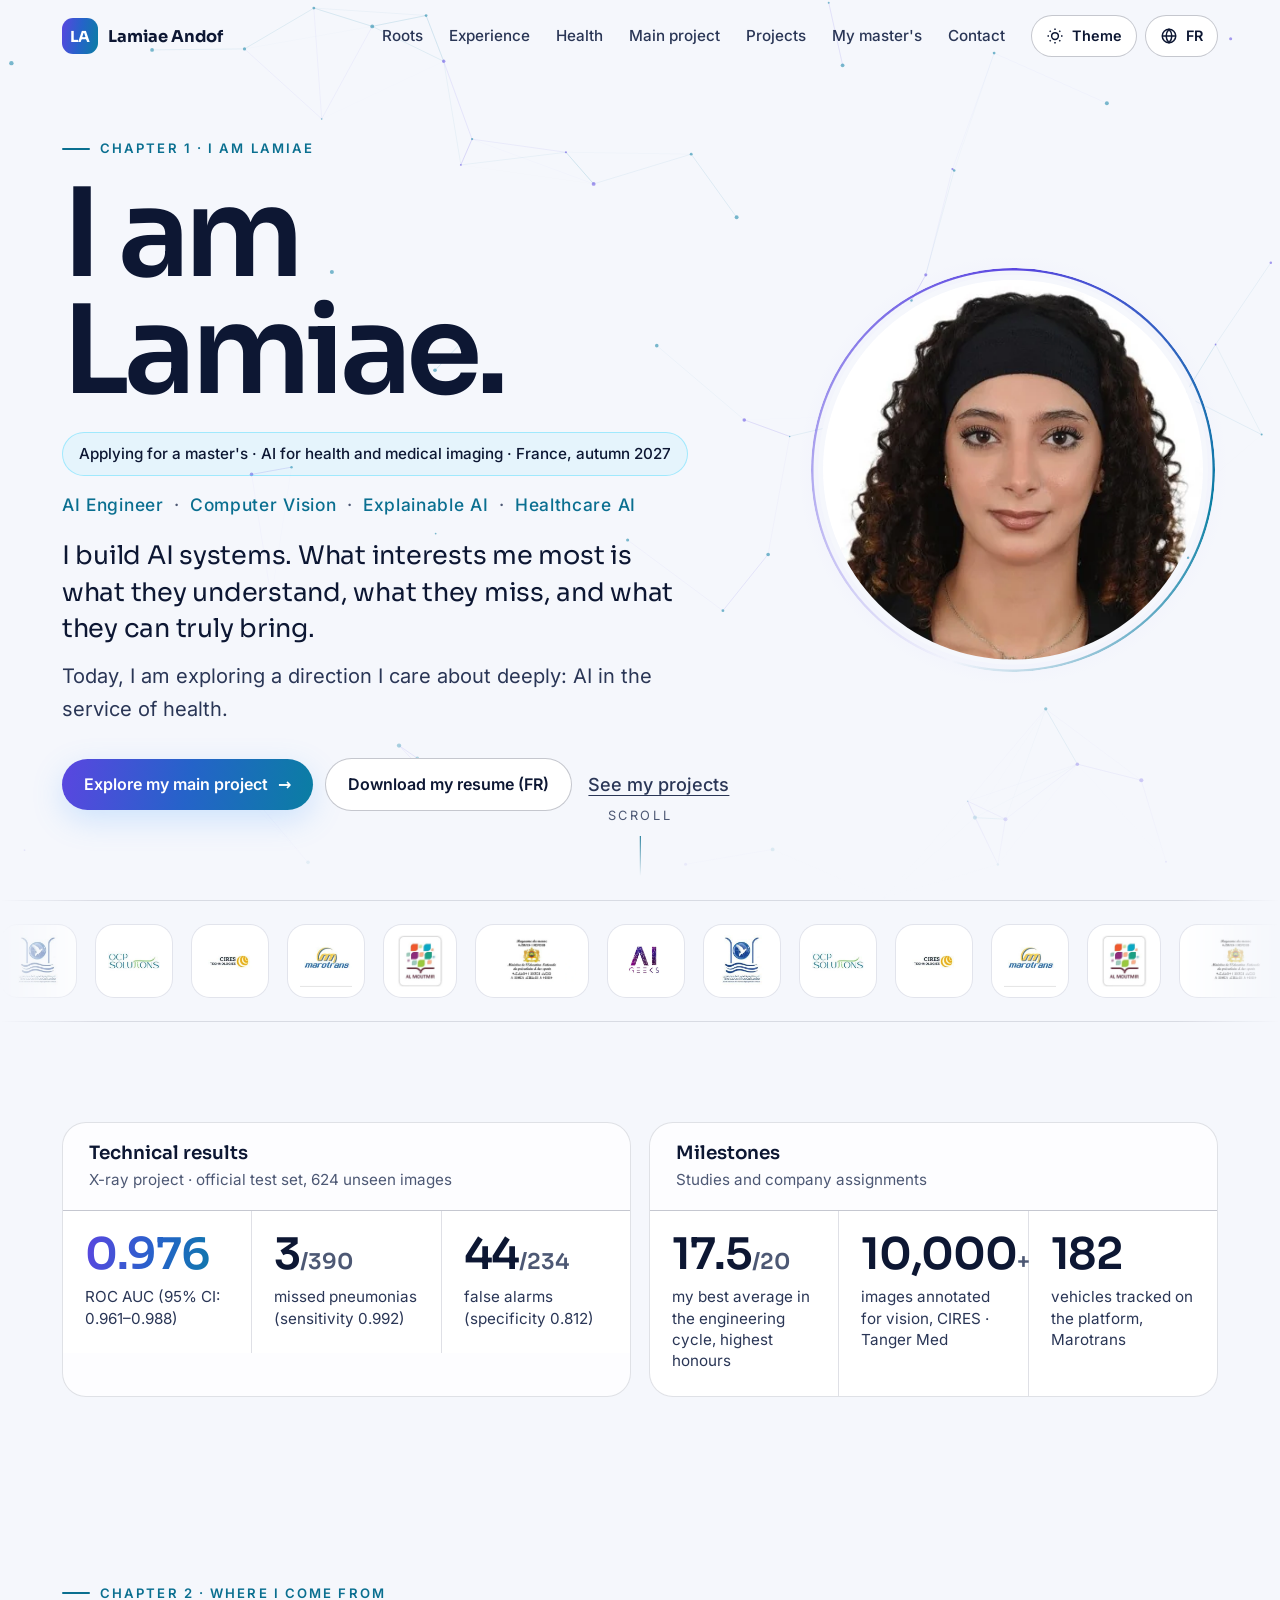
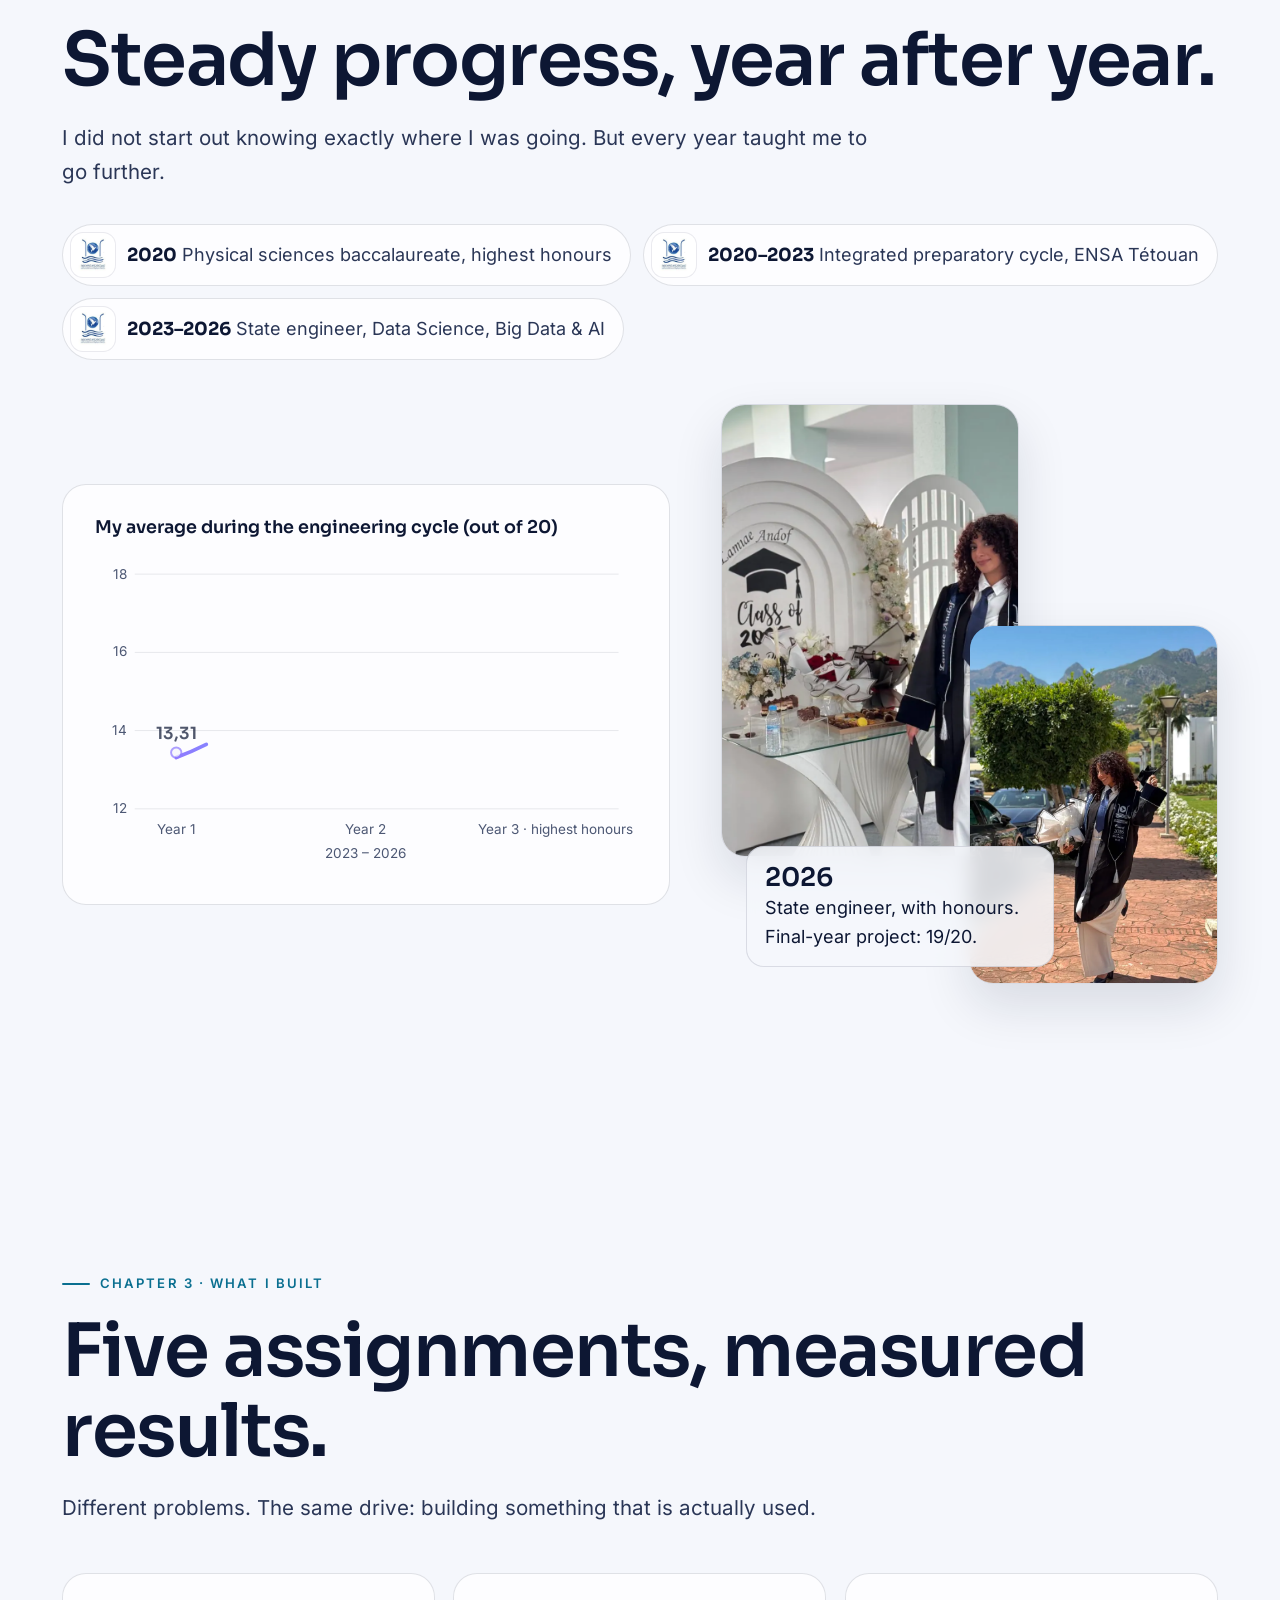
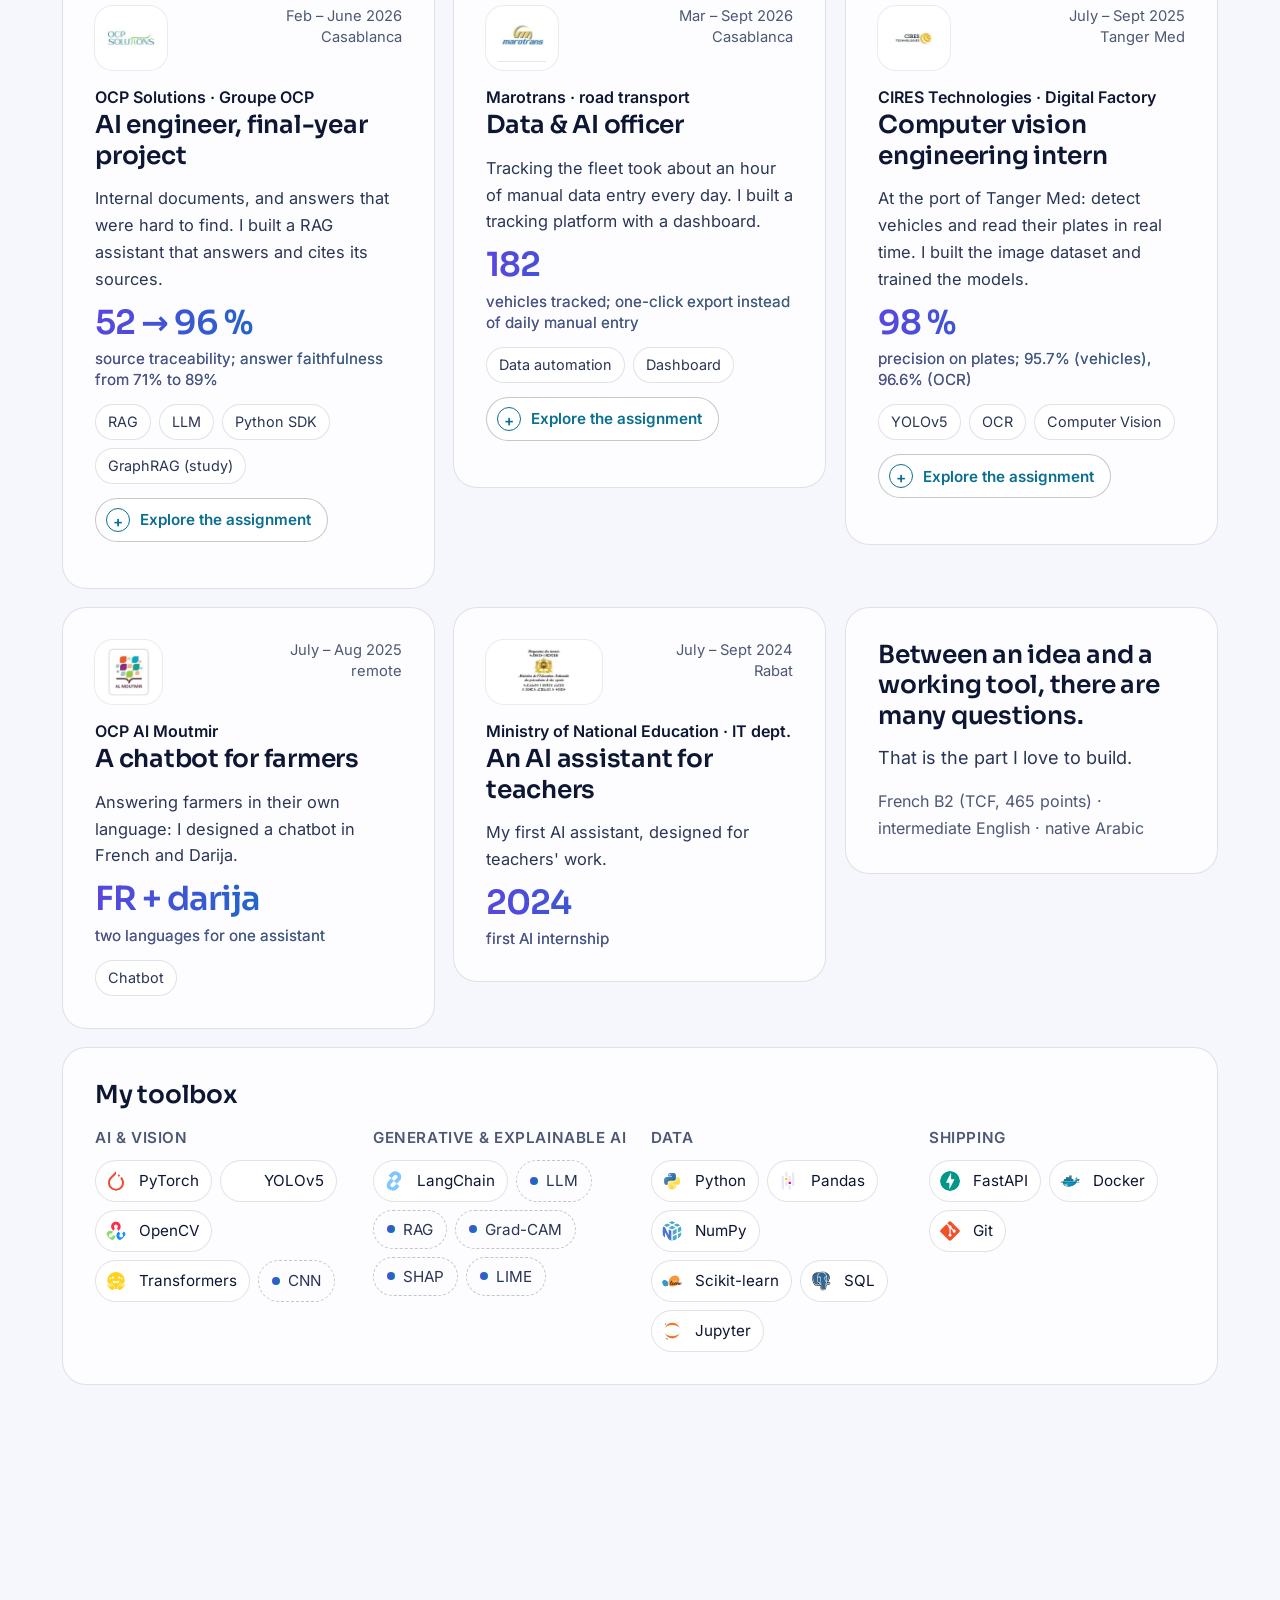
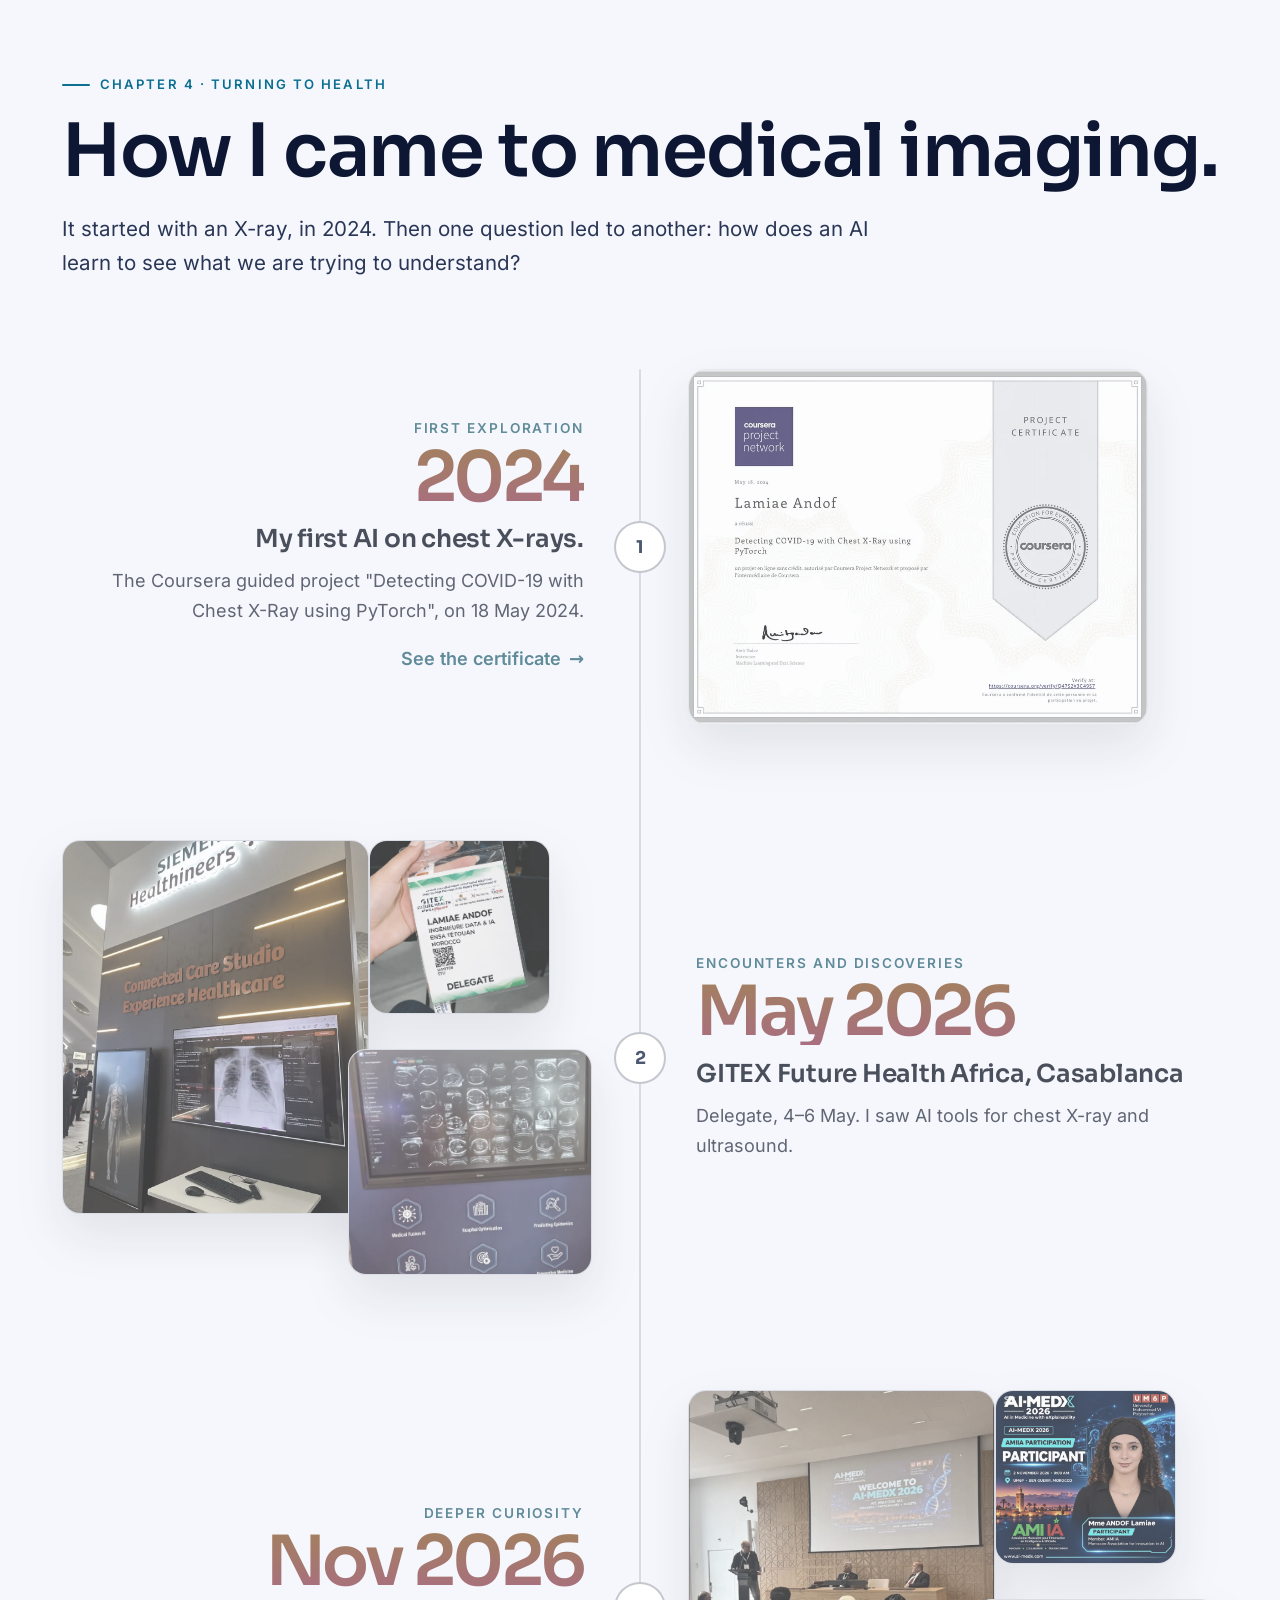
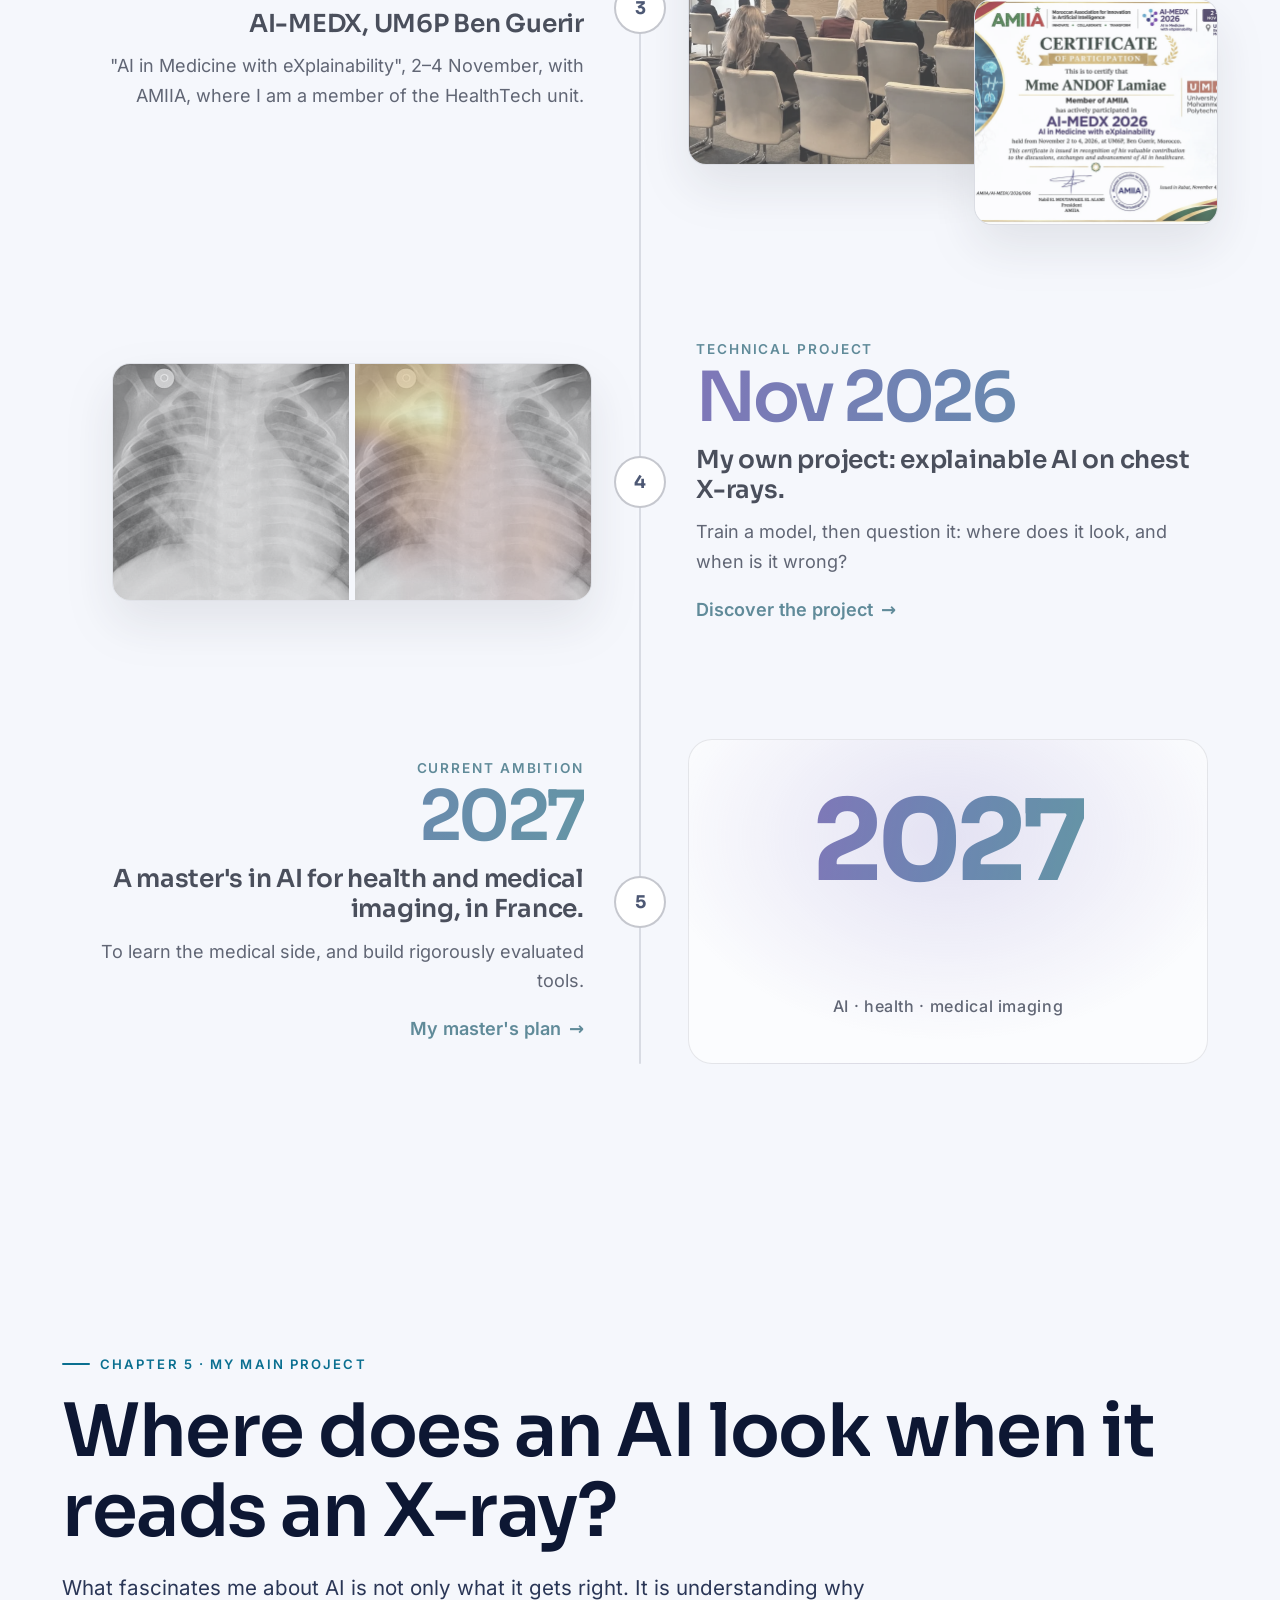
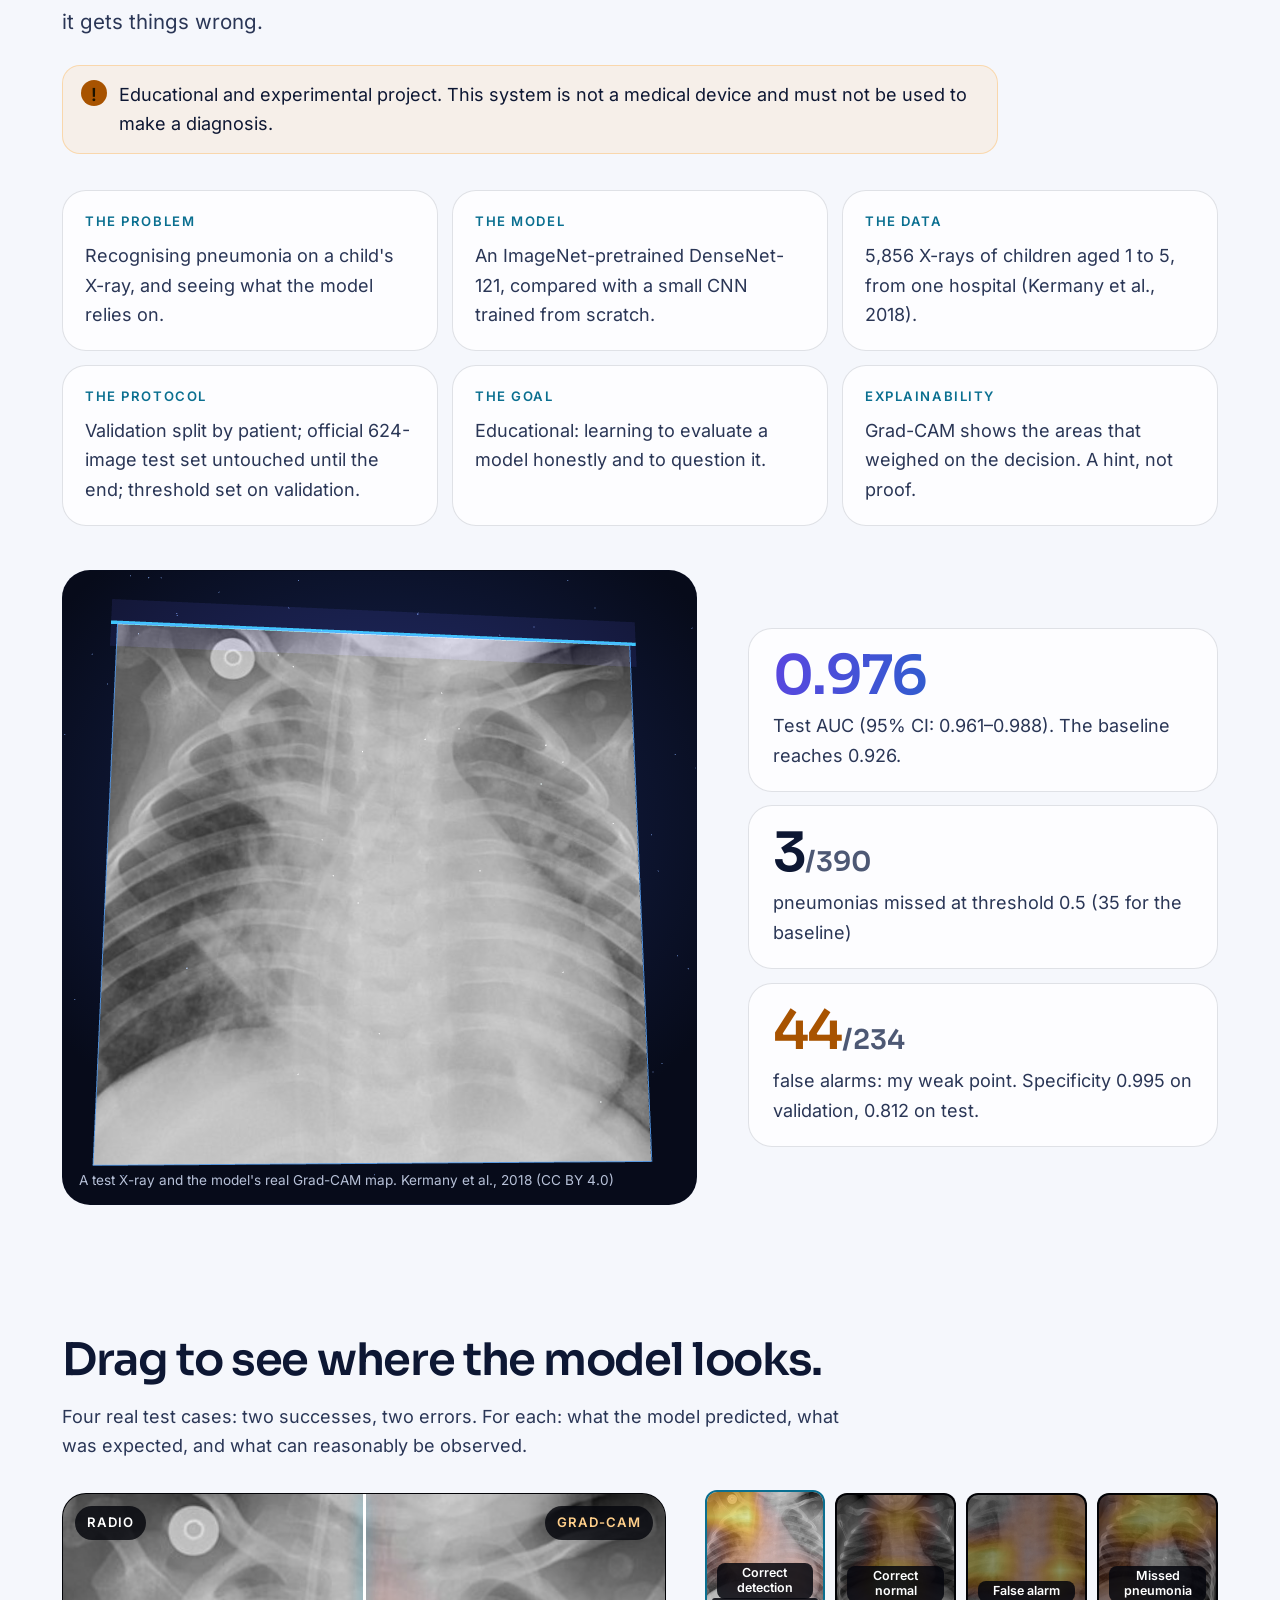
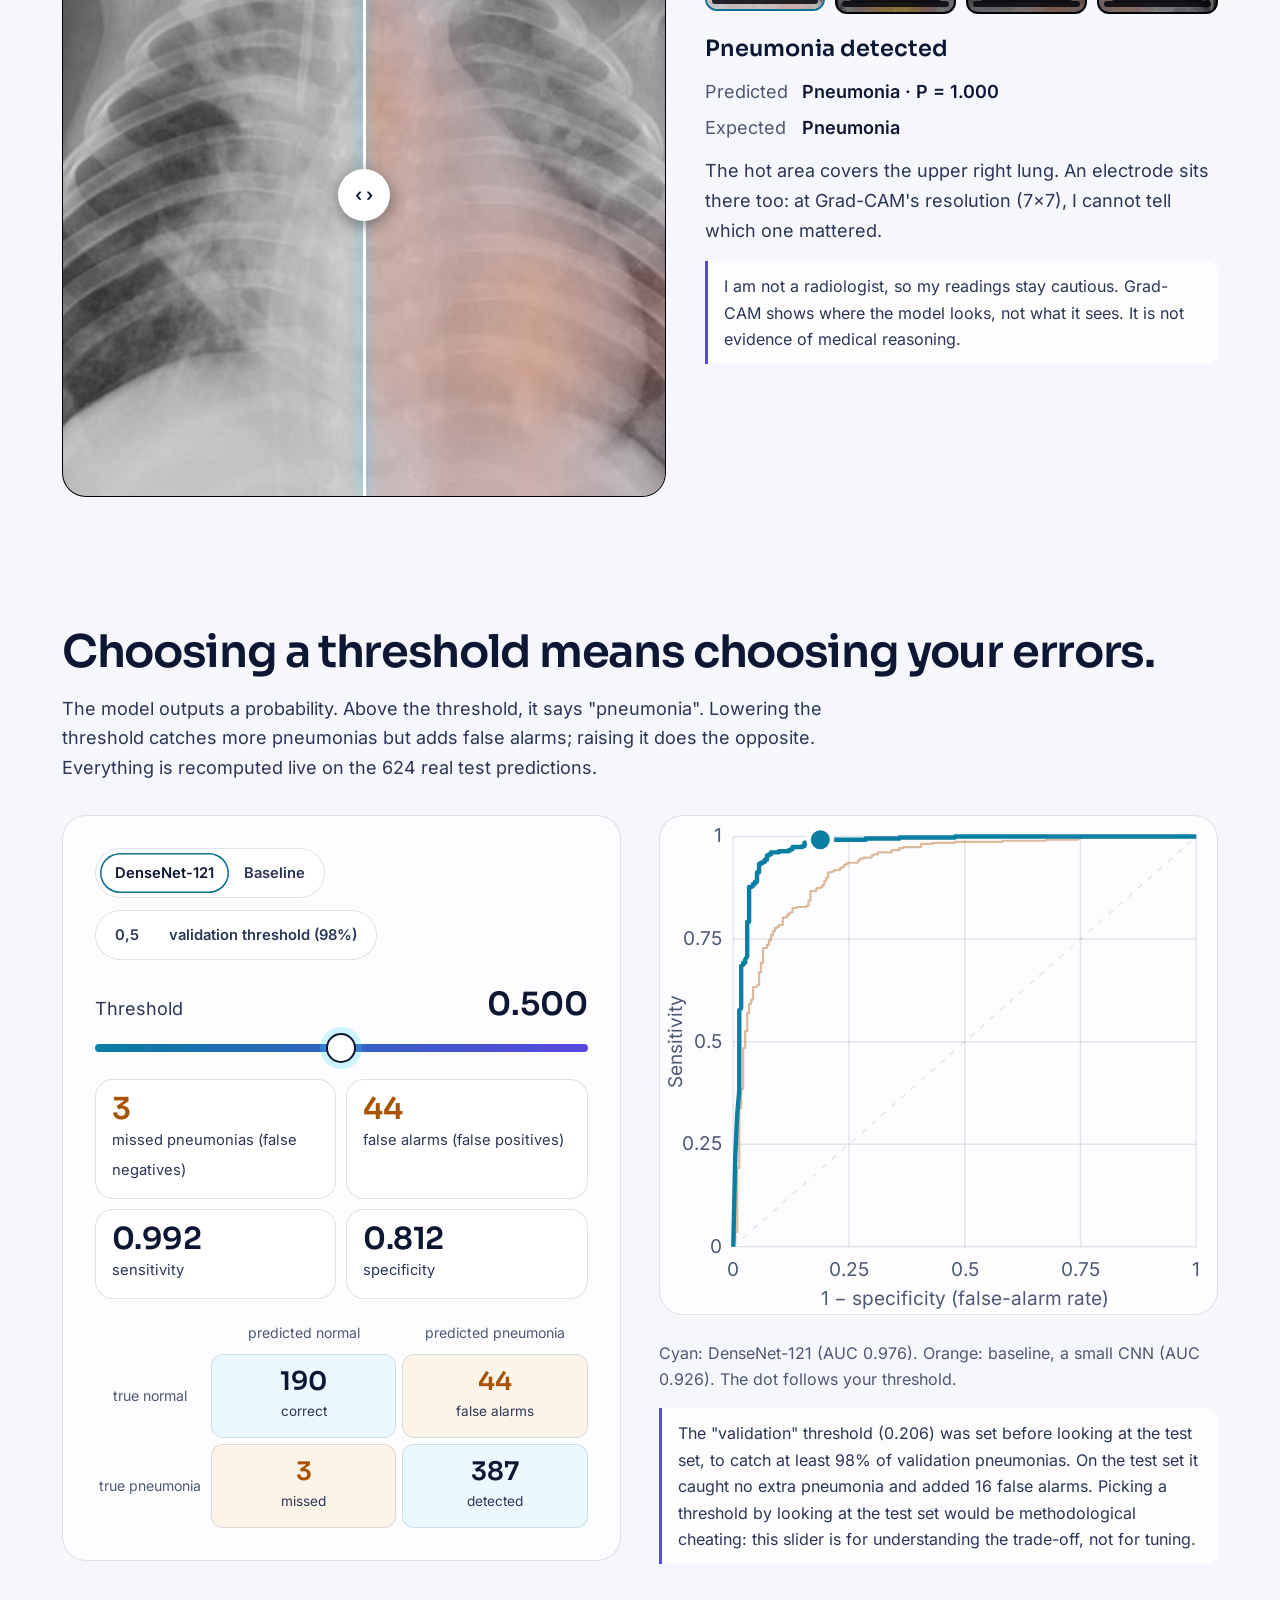
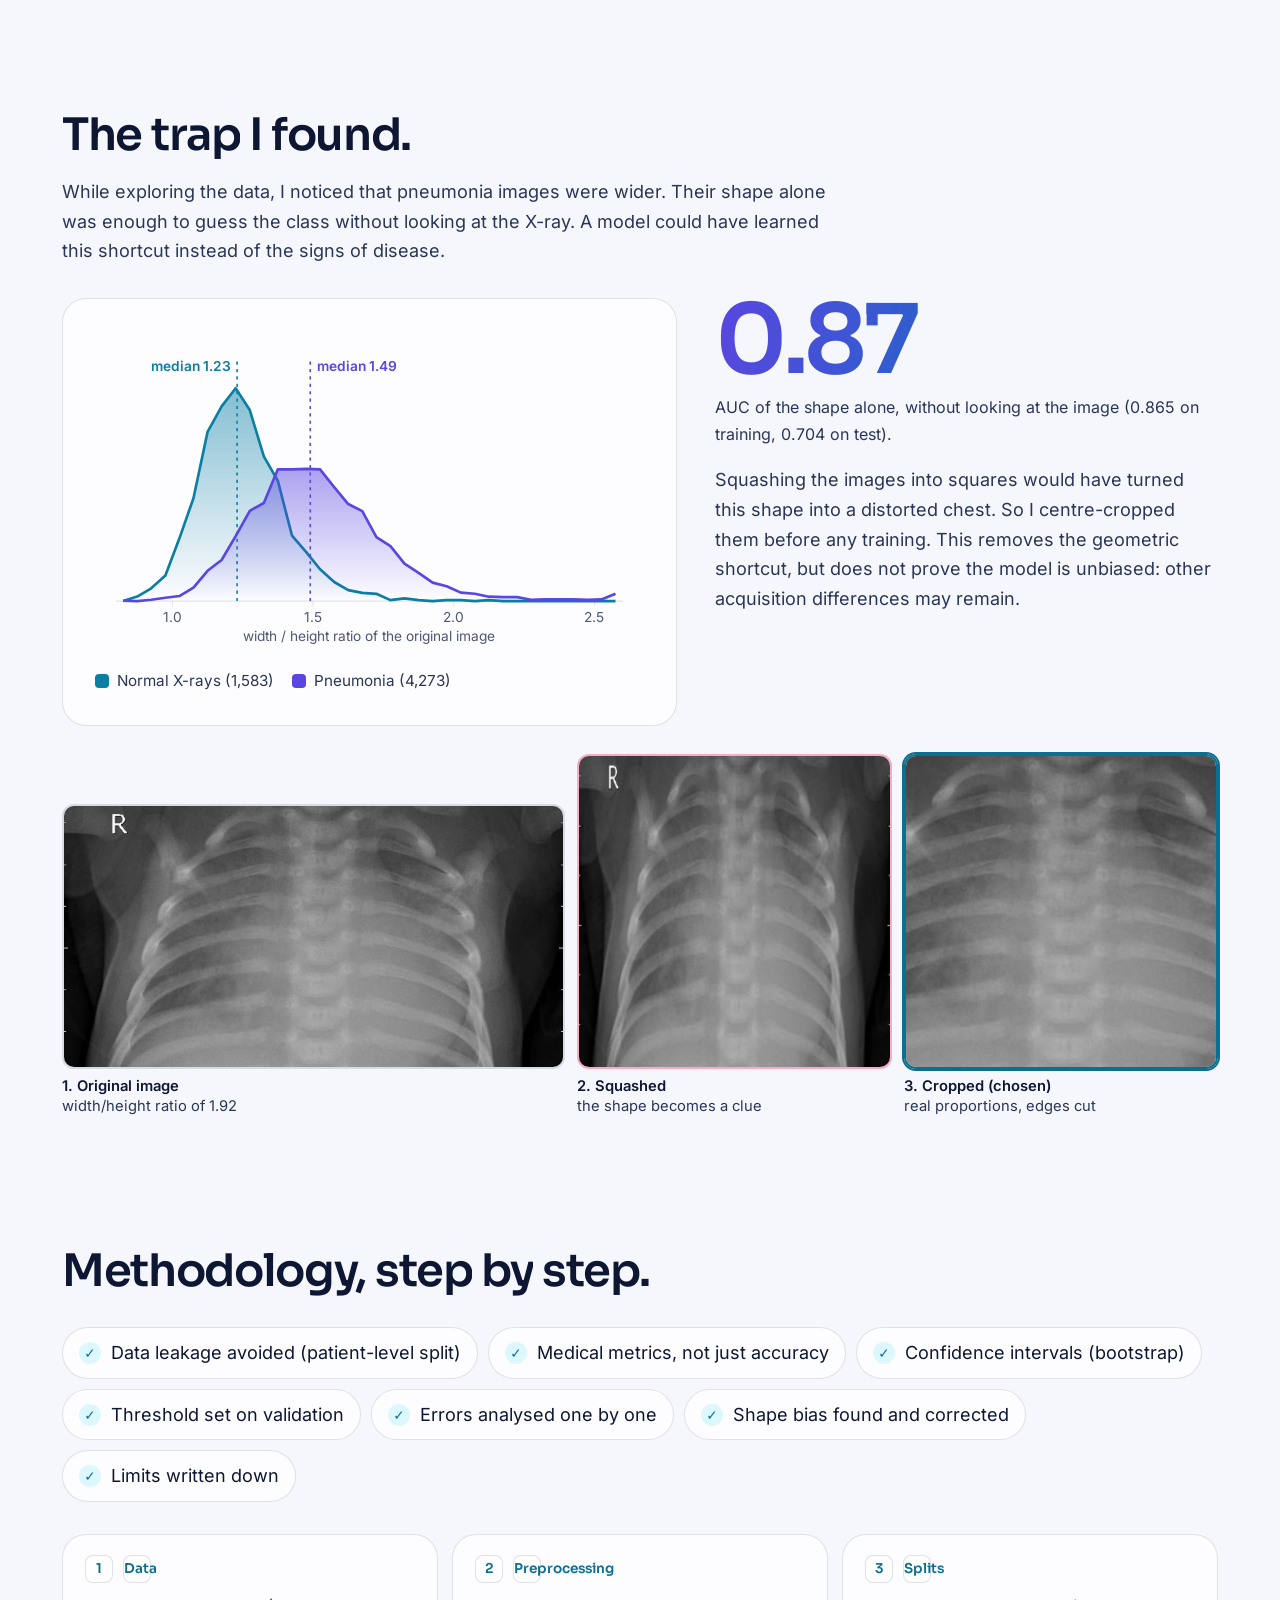
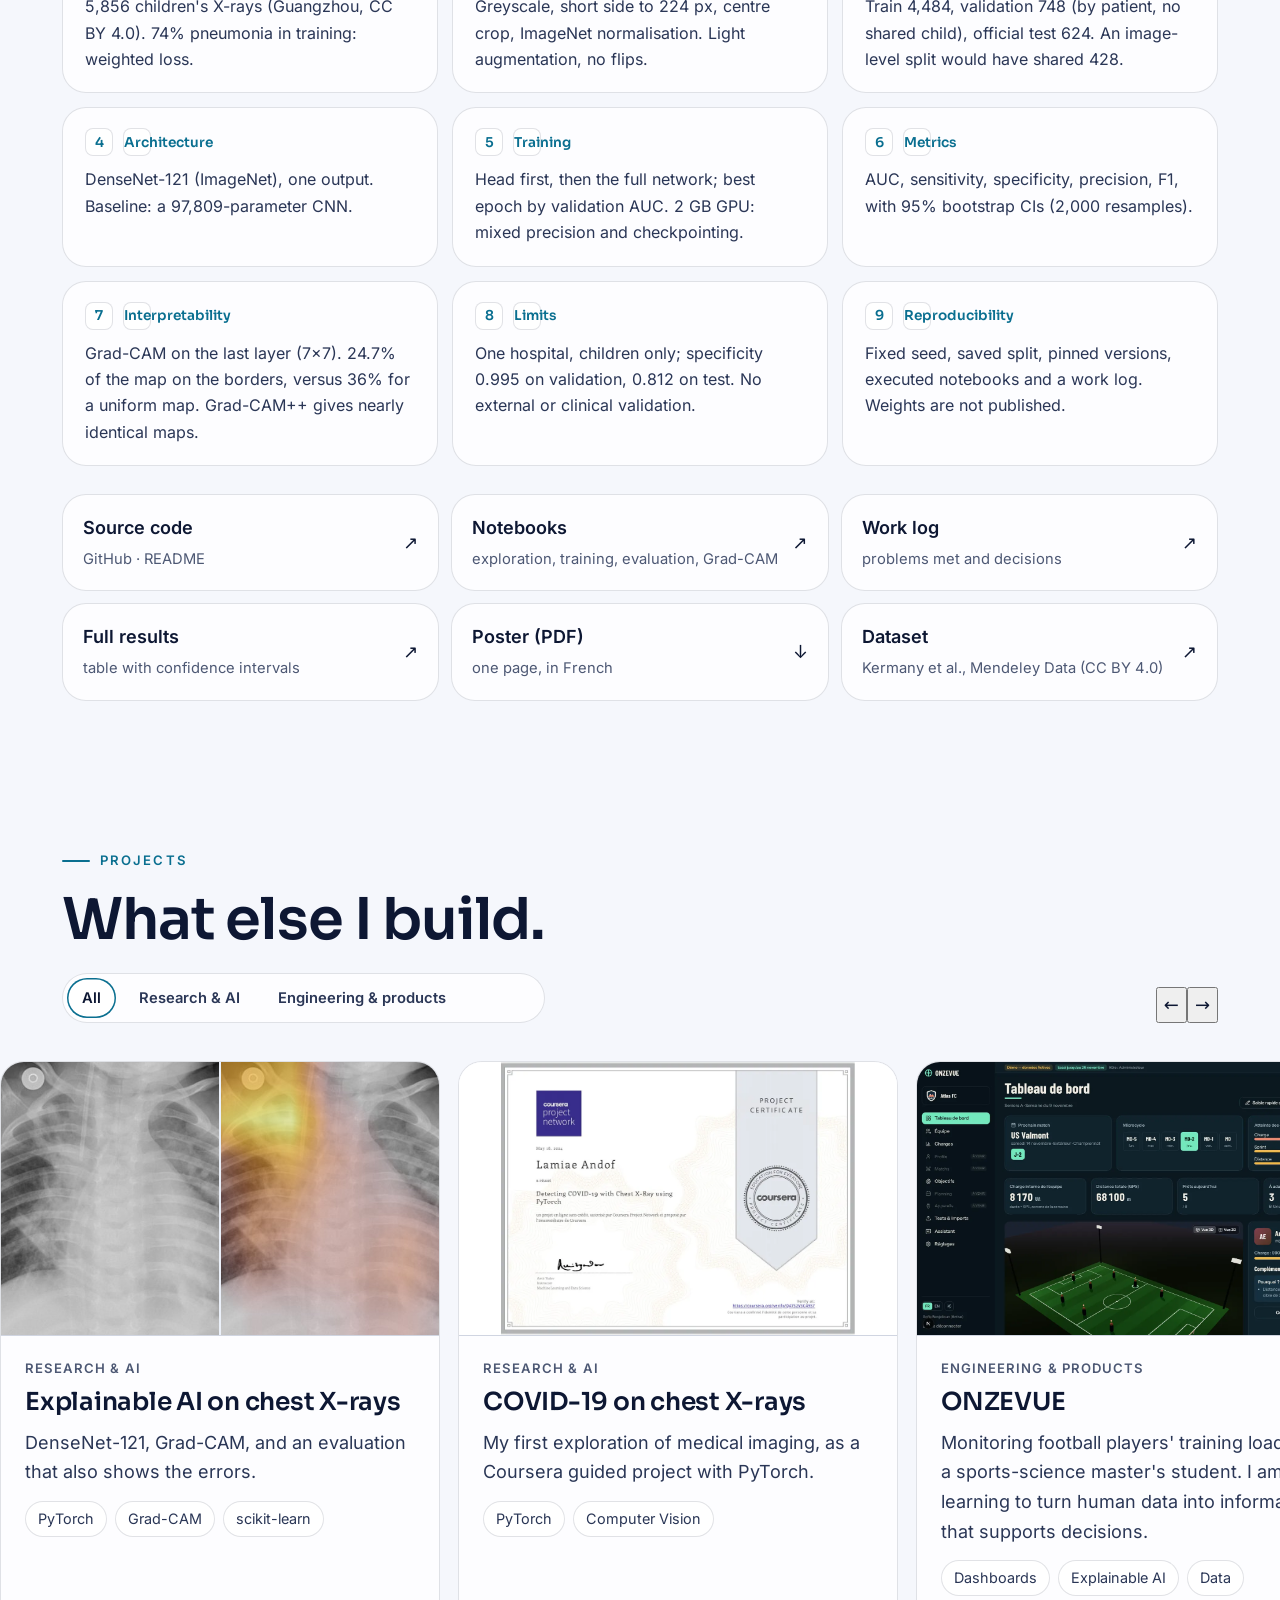
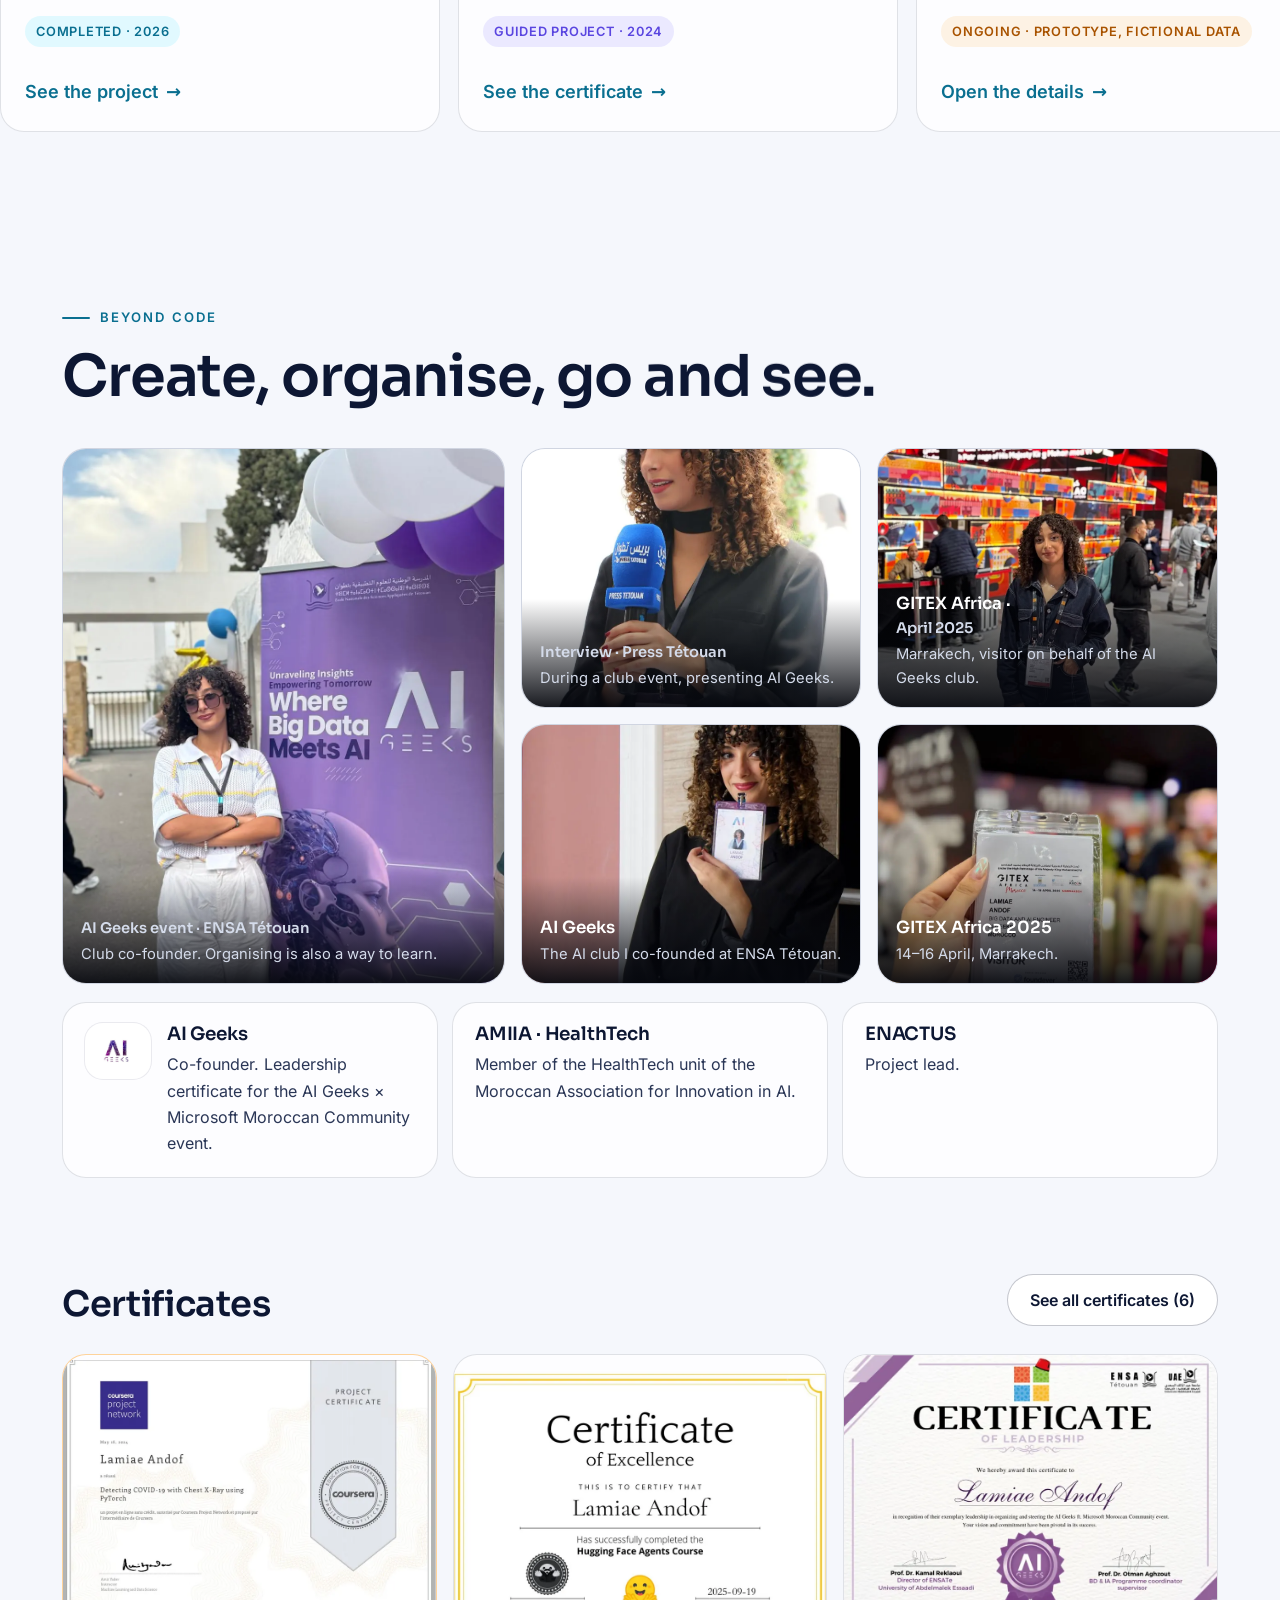
==== commit b6c86e98: "Chapitre santé en frise verticale, bloc pour le jury de master, rangs retirés" ====
--- a/index.html
+++ b/index.html
@@ -40,7 +40,7 @@
       <a href="#sante"><span class="fr">Santé</span><span class="en">Health</span></a>
       <a href="#projet"><span class="fr">Projet phare</span><span class="en">Main project</span></a>
       <a href="#projets"><span class="fr">Projets</span><span class="en">Projects</span></a>
-      <a href="#vise"><span class="fr">Objectif</span><span class="en">Goals</span></a>
+      <a href="#vise"><span class="fr">Mon master</span><span class="en">My master's</span></a>
       <a href="#contact">Contact</a>
     </nav>
     <div class="commandes-nav">
@@ -65,7 +65,7 @@
   <a href="#projets"><span class="fr">Projets</span><span class="en">Projects</span><small>+</small></a>
   <a href="#engagement"><span class="fr">Engagements</span><span class="en">Involvement</span><small>+</small></a>
   <a href="#certificats"><span class="fr">Certificats</span><span class="en">Certificates</span><small>+</small></a>
-  <a href="#vise"><span class="fr">Objectif</span><span class="en">Goals</span><small>6</small></a>
+  <a href="#vise"><span class="fr">Mon master</span><span class="en">My master's</span><small>6</small></a>
   <a href="#contact">Contact<small>→</small></a>
 </nav>
 
@@ -77,6 +77,7 @@
     <div>
       <p class="etiquette"><span class="fr">Chapitre 1 · Je suis Lamiae</span><span class="en">Chapter 1 · I am Lamiae</span></p>
       <h1 data-mots><span class="fr">Je suis Lamiae.</span><span class="en">I am Lamiae.</span></h1>
+      <p class="candidature"><span class="fr">Candidate en master · IA appliquée à la santé et imagerie médicale · France, rentrée 2027</span><span class="en">Applying for a master's · AI for health and medical imaging · France, autumn 2027</span></p>
       <p class="specialites"><span>AI Engineer</span><span>Computer Vision</span><span>Explainable AI</span><span>Healthcare AI</span></p>
       <p class="accroche fr">Je construis des systèmes d'IA. Ce qui m'intéresse le plus, c'est ce qu'ils comprennent, ce qu'ils manquent, et ce qu'ils peuvent vraiment apporter.</p>
       <p class="accroche en">I build AI systems. What interests me most is what they understand, what they miss, and what they can truly bring.</p>
@@ -130,7 +131,7 @@
       <header><h2><span class="fr">Repères de parcours</span><span class="en">Milestones</span></h2>
         <p><span class="fr">Études et missions en entreprise</span><span class="en">Studies and company assignments</span></p></header>
       <div class="compteurs">
-        <div><div class="chiffre"><span data-compteur="17.5" data-dec="1">17,5</span><small>/20</small></div><p><span class="fr">ma meilleure moyenne en cycle ingénieur, mention Très Bien (14e/55)</span><span class="en">my best average in the engineering cycle, highest honours (14th/55)</span></p></div>
+        <div><div class="chiffre"><span data-compteur="17.5" data-dec="1">17,5</span><small>/20</small></div><p><span class="fr">ma meilleure moyenne en cycle ingénieur, mention Très Bien</span><span class="en">my best average in the engineering cycle, highest honours</span></p></div>
         <div><div class="chiffre"><span data-compteur="10000">10 000</span><small>+</small></div><p><span class="fr">images annotées pour la vision, CIRES · Tanger Med</span><span class="en">images annotated for vision, CIRES · Tanger Med</span></p></div>
         <div><div class="chiffre" data-compteur="182">182</div><p><span class="fr">véhicules suivis sur la plateforme, Marotrans</span><span class="en">vehicles tracked on the platform, Marotrans</span></p></div>
       </div>
@@ -161,8 +162,8 @@
           <path class="aire" d="M90 243.2 C 190 205, 215 148, 300 130.6 S 440 72, 510 61.7 L510 300 L90 300 Z" fill="url(#ga)"/>
           <path id="courbe-notes" d="M90 243.2 C 190 205, 215 148, 300 130.6 S 440 72, 510 61.7" fill="none" stroke="url(#gc)" stroke-width="4" stroke-linecap="round"/>
           <g class="point"><circle cx="90" cy="243.2" r="8" fill="var(--fond)" stroke="#8f7bff" stroke-width="3"/><text class="val" x="90" y="222" text-anchor="middle" font-size="26">13,31</text></g>
-          <g class="point"><circle cx="300" cy="130.6" r="8" fill="var(--fond)" stroke="#5aa8ff" stroke-width="3"/><text class="val" x="300" y="108" text-anchor="middle" font-size="26">15,91</text><text class="rang" x="300" y="152" text-anchor="middle">16e / 57</text></g>
-          <g class="point"><circle cx="510" cy="61.7" r="9" fill="#3ad7ff"/><text class="val" x="510" y="38" text-anchor="middle" font-size="30">17,5</text><text class="rang" x="510" y="86" text-anchor="middle">14e / 55</text></g>
+          <g class="point"><circle cx="300" cy="130.6" r="8" fill="var(--fond)" stroke="#5aa8ff" stroke-width="3"/><text class="val" x="300" y="108" text-anchor="middle" font-size="26">15,91</text></g>
+          <g class="point"><circle cx="510" cy="61.7" r="9" fill="#3ad7ff"/><text class="val" x="510" y="38" text-anchor="middle" font-size="30">17,5</text></g>
           <text class="lbl" x="90" y="328" text-anchor="middle"><tspan class="fr">Année 1</tspan><tspan class="en">Year 1</tspan></text>
           <text class="lbl" x="300" y="328" text-anchor="middle"><tspan class="fr">Année 2</tspan><tspan class="en">Year 2</tspan></text>
           <text class="lbl" x="510" y="328" text-anchor="middle"><tspan class="fr">Année 3 · mention Très Bien</tspan><tspan class="en">Year 3 · highest honours</tspan></text>
@@ -170,10 +171,10 @@
         </svg>
         <div class="sr-only" id="notes-table"><table>
           <caption>Moyennes annuelles du cycle ingénieur</caption>
-          <tr><th>Année</th><th>Moyenne</th><th>Rang</th></tr>
-          <tr><td>1</td><td>13,31 / 20</td><td>—</td></tr>
-          <tr><td>2</td><td>15,91 / 20</td><td>16e sur 57</td></tr>
-          <tr><td>3</td><td>17,5 / 20, mention Très Bien</td><td>14e sur 55</td></tr>
+          <tr><th>Année</th><th>Moyenne</th></tr>
+          <tr><td>1</td><td>13,31 / 20</td></tr>
+          <tr><td>2</td><td>15,91 / 20</td></tr>
+          <tr><td>3</td><td>17,5 / 20, mention Très Bien</td></tr>
         </table></div>
       </div>
       <div class="diplome">
@@ -280,59 +281,62 @@
 </section>
 
 <!-- ============ CHAPITRE 4 — LE TOURNANT VERS LA SANTÉ ============ -->
-<section class="chapitre horizontal" id="sante" style="padding-block:clamp(80px,9vw,120px)">
-  <div class="wrap tete-h" style="margin-bottom:clamp(30px,4vw,52px)">
-    <div>
-      <p class="etiquette"><span class="fr">Chapitre 4 · Le tournant vers la santé</span><span class="en">Chapter 4 · Turning to health</span></p>
-      <h2 data-mots><span class="fr">Comment je suis arrivée à l'imagerie médicale.</span><span class="en">How I came to medical imaging.</span></h2>
-      <p class="sous"><span class="fr">Tout a commencé par une radiographie, en 2024. Puis une question en a entraîné une autre : comment une IA apprend-elle à voir ce que nous cherchons à comprendre ?</span><span class="en">It started with an X-ray, in 2024. Then one question led to another: how does an AI learn to see what we are trying to understand?</span></p>
-    </div>
-    <div class="controle-h">
-      <div class="fleches"><button type="button" id="h-prec" aria-label="Étape précédente">←</button><button type="button" id="h-suiv" aria-label="Étape suivante">→</button></div>
-      <div class="barre-h" aria-hidden="true"><i></i></div><output aria-live="polite">1 / 5</output>
-    </div>
-  </div>
-  <div class="piste-h" tabindex="0" role="region" aria-label="Frise : du premier projet sur radiographies au projet actuel. Flèches gauche et droite pour naviguer.">
-    <article class="panneau">
-      <div><div class="etape"><span class="fr">1 · Première exploration</span><span class="en">1 · First exploration</span></div><div class="an sante">2024</div>
-        <h3><span class="fr">Ma première IA sur des radiographies thoraciques.</span><span class="en">My first AI on chest X-rays.</span></h3>
-        <p><span class="fr">Le projet guidé Coursera « Detecting COVID-19 with Chest X-Ray using PyTorch », le 18 mai 2024.</span><span class="en">The Coursera guided project "Detecting COVID-19 with Chest X-Ray using PyTorch", on 18 May 2024.</span></p>
-        <a class="lien-chap" href="docs/certificats/coursera_pytorch_detection_covid19_radiographie_thoracique_2024.pdf"><span class="fr">Voir le certificat (PDF)</span><span class="en">See the certificate (PDF)</span> →</a></div>
-      <button type="button" data-agrandir="img/certificats/coursera_pytorch_detection_covid19_radiographie_thoracique_2024.webp" data-pdf="docs/certificats/coursera_pytorch_detection_covid19_radiographie_thoracique_2024.pdf" data-legende-fr="Certificat Coursera, 18 mai 2024" data-legende-en="Coursera certificate, 18 May 2024" style="all:unset;cursor:zoom-in"><img class="certif-img" src="img/certificats/coursera_pytorch_detection_covid19_radiographie_thoracique_2024.webp" width="900" height="695" loading="lazy" alt="Certificat Coursera Detecting COVID-19 with Chest X-Ray using PyTorch"></button>
-    </article>
-    <article class="panneau">
-      <div><div class="etape"><span class="fr">2 · Rencontres et découvertes</span><span class="en">2 · Encounters and discoveries</span></div><div class="an sante"><span class="fr">Mai 2026</span><span class="en">May 2026</span></div>
-        <h3>GITEX Future Health Africa, Casablanca</h3>
-        <p><span class="fr">Déléguée, du 4 au 6 mai. J'y ai vu des outils d'IA en radiographie thoracique et en échographie.</span><span class="en">Delegate, 4–6 May. I saw AI tools for chest X-ray and ultrasound.</span></p></div>
-      <div class="photos">
-        <figure class="p1"><button type="button" data-agrandir="img/evenements/gitex_future_health_2026_siemens_radiographie_ia.webp" data-legende-fr="GITEX Future Health Africa, mai 2026 : un stand d'IA en radiographie thoracique" data-legende-en="GITEX Future Health Africa, May 2026: an AI stand for chest X-ray" style="all:unset;display:block;width:100%;height:100%"><img src="img/evenements/gitex_future_health_2026_siemens_radiographie_ia.webp" width="961" height="1280" loading="lazy" alt="Stand d'IA en radiographie thoracique au GITEX Future Health Africa"></button></figure>
-        <figure class="p2"><button type="button" data-agrandir="img/evenements/gitex_future_health_2026_fusion_ai_echographie.webp" data-legende-fr="GITEX Future Health Africa, mai 2026 : l'IA en échographie" data-legende-en="GITEX Future Health Africa, May 2026: AI for ultrasound" style="all:unset;display:block;width:100%;height:100%"><img src="img/evenements/gitex_future_health_2026_fusion_ai_echographie.webp" width="591" height="960" loading="lazy" alt="Stand d'IA en échographie"></button></figure>
-        <figure class="p3"><button type="button" data-agrandir="img/evenements/gitex_future_health_2026_badge.webp" data-legende-fr="Badge de déléguée, GITEX Future Health Africa, 4-6 mai 2026" data-legende-en="Delegate badge, GITEX Future Health Africa, 4–6 May 2026" style="all:unset;display:block;width:100%;height:100%"><img src="img/evenements/gitex_future_health_2026_badge.webp" width="853" height="1280" loading="lazy" alt="Badge de déléguée"></button></figure>
-      </div>
-    </article>
-    <article class="panneau">
-      <div><div class="etape"><span class="fr">3 · Curiosité approfondie</span><span class="en">3 · Deeper curiosity</span></div><div class="an sante"><span class="fr">Nov. 2026</span><span class="en">Nov 2026</span></div>
-        <h3>AI-MEDX, UM6P Ben Guerir</h3>
-        <p><span class="fr">« AI in Medicine with eXplainability », du 2 au 4 novembre, avec l'AMIIA, dont je suis membre de la cellule HealthTech.</span><span class="en">"AI in Medicine with eXplainability", 2–4 November, with AMIIA, where I am a member of the HealthTech unit.</span></p></div>
-      <div class="photos">
-        <figure class="p1"><button type="button" data-agrandir="img/evenements/ai_medx_2026_conference.webp" data-legende-fr="AI-MEDX 2026, UM6P Ben Guerir, 2-4 novembre 2026" data-legende-en="AI-MEDX 2026, UM6P Ben Guerir, 2–4 November 2026" style="all:unset;display:block;width:100%;height:100%"><img src="img/evenements/ai_medx_2026_conference.webp" width="992" height="1280" loading="lazy" alt="Conférence AI-MEDX 2026"></button></figure>
-        <figure class="p2"><button type="button" data-agrandir="img/evenements/ai_medx_2026_certificat.webp" data-legende-fr="Certificat de participation, AI-MEDX 2026" data-legende-en="Certificate of participation, AI-MEDX 2026" style="all:unset;display:block;width:100%;height:100%"><img src="img/evenements/ai_medx_2026_certificat.webp" width="1200" height="900" loading="lazy" alt="Certificat de participation AI-MEDX 2026"></button></figure>
-        <figure class="p3"><button type="button" data-agrandir="img/evenements/ai_medx_2026_annonce_amiia.webp" data-legende-fr="Annonce de l'AMIIA pour AI-MEDX 2026" data-legende-en="AMIIA announcement for AI-MEDX 2026" style="all:unset;display:block;width:100%;height:100%"><img src="img/evenements/ai_medx_2026_annonce_amiia.webp" width="1200" height="1200" loading="lazy" alt="Annonce de l'AMIIA"></button></figure>
-      </div>
-    </article>
-    <article class="panneau">
-      <div><div class="etape"><span class="fr">4 · Projet technique</span><span class="en">4 · Technical project</span></div><div class="an grad"><span class="fr">Nov. 2026</span><span class="en">Nov 2026</span></div>
-        <h3><span class="fr">Mon propre projet : une IA explicable sur radiographies thoraciques.</span><span class="en">My own project: explainable AI on chest X-rays.</span></h3>
-        <p><span class="fr">Entraîner un modèle, puis le questionner : où regarde-t-il, et quand se trompe-t-il ?</span><span class="en">Train a model, then question it: where does it look, and when is it wrong?</span></p>
-        <a class="lien-chap" href="#projet"><span class="fr">Chapitre 5</span><span class="en">Chapter 5</span> →</a></div>
-      <img src="projet/cas/VP_cam.jpg" width="448" height="448" loading="lazy" alt="Carte Grad-CAM d'une radiographie du test" style="border-radius:var(--r-md);border:1px solid var(--bord)">
-    </article>
-    <article class="panneau final">
-      <div class="etape"><span class="fr">5 · Ambition actuelle</span><span class="en">5 · Current ambition</span></div>
-      <div class="an grad">2027</div>
-      <h3><span class="fr">Un master en IA appliquée à la santé et à l'imagerie médicale, en France.</span><span class="en">A master's in AI for health and medical imaging, in France.</span></h3>
-      <a class="lien-chap" href="#vise"><span class="fr">Ce que je vise</span><span class="en">What I aim for</span> →</a>
-    </article>
+<section class="chapitre" id="sante">
+  <div class="wrap">
+    <p class="etiquette"><span class="fr">Chapitre 4 · Le tournant vers la santé</span><span class="en">Chapter 4 · Turning to health</span></p>
+    <h2 data-mots><span class="fr">Comment je suis arrivée à l'imagerie médicale.</span><span class="en">How I came to medical imaging.</span></h2>
+    <p class="sous"><span class="fr">Tout a commencé par une radiographie, en 2024. Puis une question en a entraîné une autre : comment une IA apprend-elle à voir ce que nous cherchons à comprendre ?</span><span class="en">It started with an X-ray, in 2024. Then one question led to another: how does an AI learn to see what we are trying to understand?</span></p>
+    <div class="chrono">
+      <div class="fil" aria-hidden="true"><span></span></div>
+      <ol aria-label="Cinq étapes, de 2024 à 2027">
+      <li class="etape-c">
+        <div class="noeud" aria-hidden="true">1</div>
+        <div class="texte-c"><p class="etape"><span class="fr">Première exploration</span><span class="en">First exploration</span></p><p class="an sante">2024</p>
+          <h3><span class="fr">Ma première IA sur des radiographies thoraciques.</span><span class="en">My first AI on chest X-rays.</span></h3>
+          <p><span class="fr">Le projet guidé Coursera « Detecting COVID-19 with Chest X-Ray using PyTorch », le 18 mai 2024.</span><span class="en">The Coursera guided project "Detecting COVID-19 with Chest X-Ray using PyTorch", on 18 May 2024.</span></p>
+          <a class="lien-chap" href="docs/certificats/coursera_pytorch_detection_covid19_radiographie_thoracique_2024.pdf"><span class="fr">Voir le certificat</span><span class="en">See the certificate</span> →</a></div>
+        <div class="media-c"><figure class="certif"><button type="button" data-agrandir="img/certificats/coursera_pytorch_detection_covid19_radiographie_thoracique_2024.webp" data-legende-fr="Certificat Coursera, 18 mai 2024" data-legende-en="Coursera certificate, 18 May 2024"><img src="img/certificats/coursera_pytorch_detection_covid19_radiographie_thoracique_2024.webp" width="900" height="695" loading="lazy" alt="Certificat Coursera Detecting COVID-19 with Chest X-Ray using PyTorch"></button></figure></div>
+      </li>
+      <li class="etape-c">
+        <div class="noeud" aria-hidden="true">2</div>
+        <div class="texte-c"><p class="etape"><span class="fr">Rencontres et découvertes</span><span class="en">Encounters and discoveries</span></p><p class="an sante"><span class="fr">Mai 2026</span><span class="en">May 2026</span></p>
+          <h3>GITEX Future Health Africa, Casablanca</h3>
+          <p><span class="fr">Déléguée, du 4 au 6 mai. J'y ai vu des outils d'IA en radiographie thoracique et en échographie.</span><span class="en">Delegate, 4–6 May. I saw AI tools for chest X-ray and ultrasound.</span></p></div>
+        <div class="media-c collage">
+          <figure class="c1"><button type="button" data-agrandir="img/evenements/gitex_future_health_2026_siemens_radiographie_ia.webp" data-legende-fr="GITEX Future Health Africa, mai 2026 : IA en radiographie thoracique" data-legende-en="GITEX Future Health Africa, May 2026: AI for chest X-ray"><img src="img/evenements/gitex_future_health_2026_siemens_radiographie_ia.webp" width="961" height="1280" loading="lazy" alt="Stand d'IA en radiographie thoracique"></button></figure>
+          <figure class="c2"><button type="button" data-agrandir="img/evenements/gitex_future_health_2026_fusion_ai_echographie.webp" data-legende-fr="GITEX Future Health Africa, mai 2026 : IA en échographie" data-legende-en="GITEX Future Health Africa, May 2026: AI for ultrasound"><img src="img/evenements/gitex_future_health_2026_fusion_ai_echographie.webp" width="591" height="960" loading="lazy" alt="Stand d'IA en échographie"></button></figure>
+          <figure class="c3"><button type="button" data-agrandir="img/evenements/gitex_future_health_2026_badge.webp" data-legende-fr="Badge de déléguée, 4-6 mai 2026" data-legende-en="Delegate badge, 4–6 May 2026"><img src="img/evenements/gitex_future_health_2026_badge.webp" width="853" height="1280" loading="lazy" alt="Badge de déléguée"></button></figure>
+        </div>
+      </li>
+      <li class="etape-c">
+        <div class="noeud" aria-hidden="true">3</div>
+        <div class="texte-c"><p class="etape"><span class="fr">Curiosité approfondie</span><span class="en">Deeper curiosity</span></p><p class="an sante"><span class="fr">Nov. 2026</span><span class="en">Nov 2026</span></p>
+          <h3>AI-MEDX, UM6P Ben Guerir</h3>
+          <p><span class="fr">« AI in Medicine with eXplainability », du 2 au 4 novembre, avec l'AMIIA, dont je suis membre de la cellule HealthTech.</span><span class="en">"AI in Medicine with eXplainability", 2–4 November, with AMIIA, where I am a member of the HealthTech unit.</span></p></div>
+        <div class="media-c collage">
+          <figure class="c1"><button type="button" data-agrandir="img/evenements/ai_medx_2026_conference.webp" data-legende-fr="AI-MEDX 2026, UM6P Ben Guerir, 2-4 novembre 2026" data-legende-en="AI-MEDX 2026, UM6P Ben Guerir, 2–4 November 2026"><img src="img/evenements/ai_medx_2026_conference.webp" width="992" height="1280" loading="lazy" alt="Conférence AI-MEDX 2026"></button></figure>
+          <figure class="c2"><button type="button" data-agrandir="img/evenements/ai_medx_2026_certificat.webp" data-legende-fr="Certificat de participation, AI-MEDX 2026" data-legende-en="Certificate of participation, AI-MEDX 2026"><img src="img/evenements/ai_medx_2026_certificat.webp" width="1200" height="900" loading="lazy" alt="Certificat de participation AI-MEDX 2026"></button></figure>
+          <figure class="c3"><button type="button" data-agrandir="img/evenements/ai_medx_2026_annonce_amiia.webp" data-legende-fr="Annonce de l'AMIIA pour AI-MEDX 2026" data-legende-en="AMIIA announcement for AI-MEDX 2026"><img src="img/evenements/ai_medx_2026_annonce_amiia.webp" width="1200" height="1200" loading="lazy" alt="Annonce de l'AMIIA"></button></figure>
+        </div>
+      </li>
+      <li class="etape-c">
+        <div class="noeud" aria-hidden="true">4</div>
+        <div class="texte-c"><p class="etape"><span class="fr">Projet technique</span><span class="en">Technical project</span></p><p class="an grad"><span class="fr">Nov. 2026</span><span class="en">Nov 2026</span></p>
+          <h3><span class="fr">Mon propre projet : une IA explicable sur radiographies thoraciques.</span><span class="en">My own project: explainable AI on chest X-rays.</span></h3>
+          <p><span class="fr">Entraîner un modèle, puis le questionner : où regarde-t-il, et quand se trompe-t-il ?</span><span class="en">Train a model, then question it: where does it look, and when is it wrong?</span></p>
+          <a class="lien-chap" href="#projet"><span class="fr">Découvrir le projet</span><span class="en">Discover the project</span> →</a></div>
+        <div class="media-c duo"><img src="projet/cas/VP_radio.jpg" width="448" height="448" loading="lazy" alt="Radiographie du test"><img src="projet/cas/VP_cam.jpg" width="448" height="448" loading="lazy" alt="Même radiographie avec la carte Grad-CAM du modèle"></div>
+      </li>
+      <li class="etape-c">
+        <div class="noeud" aria-hidden="true">5</div>
+        <div class="texte-c"><p class="etape"><span class="fr">Ambition actuelle</span><span class="en">Current ambition</span></p><p class="an grad">2027</p>
+          <h3><span class="fr">Un master en IA appliquée à la santé et à l'imagerie médicale, en France.</span><span class="en">A master's in AI for health and medical imaging, in France.</span></h3>
+          <p><span class="fr">Pour apprendre le versant médical, et construire des outils évalués avec rigueur.</span><span class="en">To learn the medical side, and build rigorously evaluated tools.</span></p>
+          <a class="lien-chap" href="#vise"><span class="fr">Mon projet de master</span><span class="en">My master's plan</span> →</a></div>
+        <div class="media-c horizon"><span class="grad">2027</span><small><span class="fr">IA · santé · imagerie médicale</span><span class="en">AI · health · medical imaging</span></small></div>
+      </li>
+      </ol>
+    </div>
   </div>
 </section>
 
@@ -580,6 +584,25 @@
       <div class="carte" data-tilt><div class="verbe grad"><span class="fr">Explorer</span><span class="en">Explore</span></div><p><span class="fr">La recherche, des collaborations scientifiques et, à terme, des opportunités doctorales en IA, Computer Vision et santé.</span><span class="en">Research, scientific collaborations and, in time, doctoral opportunities in AI, computer vision and health.</span></p></div>
       <div class="carte" data-tilt><div class="verbe grad"><span class="fr">Construire</span><span class="en">Build</span></div><p><span class="fr">Des opportunités professionnelles en IA, Data Science, Computer Vision et IA générative.</span><span class="en">Professional opportunities in AI, data science, computer vision and generative AI.</span></p></div>
     </div>
+    <div class="jury carte apparait" id="jury">
+      <h3><span class="fr">Pour le jury, en un coup d'œil</span><span class="en">For the admissions panel, at a glance</span></h3>
+      <dl class="jury-grille">
+        <div><dt><span class="fr">Formation</span><span class="en">Education</span></dt><dd><span class="fr">Ingénieure d'État en Data Science, Big Data &amp; IA, ENSA Tétouan (2026), mention Bien. Projet de fin d'études : 19/20.</span><span class="en">State engineer in Data Science, Big Data &amp; AI, ENSA Tétouan (2026), with honours. Final-year project: 19/20.</span></dd></div>
+        <div><dt><span class="fr">Progression</span><span class="en">Progress</span></dt><dd><span class="fr">Une moyenne passée de 13,31 à 17,5/20, mention Très Bien, au fil du cycle ingénieur.</span><span class="en">An average that rose from 13.31 to 17.5/20, highest honours, across the engineering cycle.</span></dd></div>
+        <div><dt><span class="fr">Preuve en imagerie médicale</span><span class="en">Medical imaging evidence</span></dt><dd><span class="fr">Un projet complet sur radiographies : découpage par patient, intervalles de confiance, Grad-CAM, et un biais découvert puis corrigé.</span><span class="en">A complete X-ray project: patient-level split, confidence intervals, Grad-CAM, and a bias found then corrected.</span></dd></div>
+        <div><dt><span class="fr">Expérience</span><span class="en">Experience</span></dt><dd><span class="fr">Vision par ordinateur en temps réel au port de Tanger Med ; évaluation rigoureuse d'un assistant RAG chez OCP Solutions.</span><span class="en">Real-time computer vision at the port of Tanger Med; rigorous evaluation of a RAG assistant at OCP Solutions.</span></dd></div>
+        <div><dt><span class="fr">Ouverture à la santé</span><span class="en">Health exposure</span></dt><dd><span class="fr">Membre de la cellule HealthTech de l'AMIIA ; déléguée au GITEX Future Health Africa ; participante à AI-MEDX 2026.</span><span class="en">Member of AMIIA's HealthTech unit; delegate at GITEX Future Health Africa; attendee at AI-MEDX 2026.</span></dd></div>
+        <div><dt><span class="fr">Français</span><span class="en">French</span></dt><dd><span class="fr">Niveau B2 (TCF, 465 points).</span><span class="en">B2 level (TCF, 465 points).</span></dd></div>
+      </dl>
+      <div class="jury-bas">
+        <div><h4><span class="fr">Ce que je viens chercher en master</span><span class="en">What I am looking for in a master's</span></h4>
+          <p><span class="fr">Les bases médicales et la lecture des images, les données de santé et le parcours de soin, l'évaluation clinique et le cadre réglementaire, et une première expérience de recherche.</span><span class="en">Medical foundations and image reading, health data and the care pathway, clinical evaluation and regulation, and a first research experience.</span></p></div>
+        <div class="boutons" style="margin-top:0">
+          <a class="btn plein" href="docs/poster_Lamiae_Andof.pdf"><span class="fr">Poster du projet (PDF)</span><span class="en">Project poster (PDF)</span></a>
+          <a class="btn" href="docs/CV_Lamiae_Andof.pdf" download><span class="fr">CV (PDF)</span><span class="en">Resume (PDF)</span></a>
+        </div>
+      </div>
+    </div>
   </div>
 </section>
 
--- a/assets/site.css
+++ b/assets/site.css
@@ -307,33 +307,6 @@
 .badge-c { display: inline-flex; align-items: center; gap: 8px; padding: 6px 13px; border-radius: var(--r-pill); font-size: .95rem; border: 1px dashed var(--bord-fort); color: var(--texte-2); }
 .badge-c::before { content: ""; width: 8px; height: 8px; border-radius: 50%; background: var(--degrade); }
 
-/* ============ Chapitre 4 : défilement horizontal ============ */
-.horizontal { overflow: hidden; }
-.tete-h { display: flex; justify-content: space-between; align-items: end; gap: 20px; flex-wrap: wrap; }
-.piste-h { display: flex; gap: clamp(18px, 3vw, 34px); padding-inline: max(22px, calc((100vw - 1200px) / 2 + 22px)); width: max-content; }
-.panneau { width: min(80vw, 760px); flex: none; display: grid; grid-template-columns: .9fr 1.1fr; gap: 26px; align-items: center; }
-.panneau .etape { font: 600 .82rem/1 var(--sans); letter-spacing: .14em; text-transform: uppercase; color: var(--accent); }
-.panneau .an { font: 600 clamp(2.8rem, 6vw, 5rem)/.95 var(--titre); letter-spacing: -.05em; margin-top: 10px; }
-.panneau .an.sante { background: linear-gradient(180deg, var(--chaud), var(--rose)); -webkit-background-clip: text; background-clip: text; color: transparent; }
-.panneau h3 { margin-top: 16px; }
-.panneau p { color: var(--texte-2); margin: 12px 0 0; }
-.panneau .photos { position: relative; height: clamp(320px, 38vw, 450px); }
-.panneau .photos figure { position: absolute; margin: 0; border-radius: var(--r-md); overflow: hidden; border: 1px solid var(--bord); box-shadow: var(--ombre); cursor: zoom-in; }
-.panneau .photos img { width: 100%; height: 100%; object-fit: cover; }
-.panneau .photos .p1 { width: 62%; height: 82%; left: 0; top: 0; }
-.panneau .photos .p2 { width: 48%; height: 56%; right: 0; bottom: 0; }
-.panneau .photos .p3 { width: 34%; height: 40%; right: 6%; top: 2%; }
-.panneau .certif-img { border-radius: var(--r-md); border: 1px solid var(--bord); box-shadow: var(--ombre); background: #fff; cursor: zoom-in; }
-.panneau.final { grid-template-columns: 1fr; align-content: center; width: min(66vw, 560px); }
-.controle-h { display: flex; align-items: center; gap: 14px; }
-.controle-h .barre-h { width: 160px; height: 4px; border-radius: 4px; background: var(--surface-2); overflow: hidden; }
-.controle-h .barre-h i { display: block; height: 100%; width: 100%; background: var(--degrade); transform-origin: 0 50%; transform: scaleX(.2); }
-.controle-h output { font: 600 .95rem var(--sans); color: var(--texte-2); min-width: 3.2em; text-align: center; }
-.fleches { display: flex; gap: 10px; }
-.fleches button { width: 48px; height: 48px; border-radius: 50%; border: 1px solid var(--bord-fort); background: var(--surface-2); cursor: pointer; font-size: 1.15rem; display: grid; place-items: center; transition: border-color .25s, opacity .25s; }
-.fleches button:hover:not(:disabled) { border-color: var(--accent); }
-.fleches button:disabled { opacity: .35; cursor: default; }
-
 /* ============ Chapitre 5 : projet phare ============ */
 .avert { display: flex; align-items: flex-start; gap: 12px; margin-top: 26px; padding: 14px 18px; border-radius: var(--r-md); background: rgba(255,176,74,.10); border: 1px solid rgba(255,176,74,.38); color: var(--texte); max-width: 52em; }
 .avert::before { content: "!"; flex: none; display: grid; place-items: center; width: 26px; height: 26px; border-radius: 50%; background: var(--chaud); color: #1b1200; font-weight: 700; }
@@ -546,10 +519,6 @@
   .photo-halo { width: min(62vw, 280px); order: -1; }
   .accueil { padding-top: 100px; min-height: auto; }
   .defiler { display: none; }
-  .horizontal .piste-h { overflow-x: auto; scroll-snap-type: x mandatory; width: auto; padding-bottom: 20px; scrollbar-width: none; }
-  .horizontal .piste-h::-webkit-scrollbar { display: none; }
-  .panneau { width: 86vw; grid-template-columns: 1fr; scroll-snap-align: center; }
-  .panneau .photos { height: 300px; }
   .diplome { height: 430px; }
   .galerie { grid-template-columns: 1fr 1fr; grid-auto-rows: 220px; }
   .galerie figure.grande { grid-column: span 2; grid-row: span 1; }
@@ -565,7 +534,6 @@
   .galerie { grid-template-columns: 1fr; grid-auto-rows: 300px; }
   .galerie figure.grande { grid-column: auto; }
   .monogramme span { display: none; }
-  .tete-h .controle-h { width: 100%; justify-content: space-between; }
   .choix-cas button span { font-size: .72rem; }
 }
 @media (hover: none), (pointer: coarse) { .curseur, .anneau { display: none; } }
@@ -577,9 +545,75 @@
   .details, .carte, .btn { transition: none; }
   * { scroll-behavior: auto !important; }
 }
-.horizontal.h-natif .piste-h { overflow-x: auto; width: auto; scroll-snap-type: x mandatory; padding-bottom: 20px; scrollbar-width: none; overscroll-behavior-x: contain; }
-.horizontal.h-natif .piste-h::-webkit-scrollbar { display: none; }
-.horizontal.h-natif .panneau { scroll-snap-align: start; }
-.piste-h:focus-visible { outline: 3px solid var(--accent); outline-offset: -3px; }
 .specialites span { white-space: nowrap; display: inline-block; }
 @media (max-height: 820px) { .defiler { display: none; } }
+
+/* ============ Chapitre 4 : frise verticale ============ */
+.chrono { position: relative; margin-top: clamp(50px, 7vw, 90px); }
+.chrono ol { list-style: none; margin: 0; padding: 0; display: grid; gap: clamp(64px, 9vw, 120px); }
+.chrono .fil { position: absolute; top: 0; bottom: 0; left: 50%; width: 2px; margin-left: -1px; background: var(--bord); border-radius: 2px; }
+.chrono .fil span { position: absolute; inset: 0; background: linear-gradient(180deg, var(--violet), var(--cyan)); transform-origin: 50% 0; transform: scaleY(var(--p, 0)); box-shadow: 0 0 18px rgba(58,215,255,.55); border-radius: 2px; }
+.etape-c { position: relative; display: grid; grid-template-columns: 1fr 96px 1fr; align-items: center; }
+.etape-c .noeud { grid-column: 2; grid-row: 1; justify-self: center; z-index: 2; display: grid; place-items: center; width: 52px; height: 52px; border-radius: 50%;
+  background: var(--surface-opaque); border: 2px solid var(--bord-fort); font: 700 1.1rem var(--titre); color: var(--doux); transition: all .5s ease; }
+.etape-c.allume .noeud { background: var(--degrade); border-color: transparent; color: var(--sur-accent); box-shadow: 0 0 0 8px rgba(58,215,255,.12), 0 0 34px rgba(58,215,255,.55); transform: scale(1.06); }
+.etape-c .texte-c { grid-column: 1; grid-row: 1; text-align: right; padding-right: 8px; }
+.etape-c .media-c { grid-column: 3; grid-row: 1; }
+.etape-c:nth-child(even) .texte-c { grid-column: 3; text-align: left; padding: 0 0 0 8px; }
+.etape-c:nth-child(even) .media-c { grid-column: 1; }
+.etape-c .etape { margin: 0; font: 600 .85rem/1.2 var(--sans); letter-spacing: .14em; text-transform: uppercase; color: var(--accent); }
+.etape-c .an { margin: 8px 0 0; font: 600 clamp(2.6rem, 5.4vw, 4.4rem)/.95 var(--titre); letter-spacing: -.05em; }
+.etape-c .an.sante { background: linear-gradient(180deg, var(--chaud), var(--rose)); -webkit-background-clip: text; background-clip: text; color: transparent; }
+.etape-c h3 { margin-top: 14px; }
+.etape-c .texte-c > p:not(.etape):not(.an) { color: var(--texte-2); margin: 12px 0 0; }
+.etape-c .texte-c, .etape-c .media-c { transition: filter .6s ease; }
+.etape-c:not(.allume) .texte-c, .etape-c:not(.allume) .media-c { filter: saturate(.55) brightness(.82); }
+:root[data-theme="light"] .etape-c:not(.allume) .texte-c, :root[data-theme="light"] .etape-c:not(.allume) .media-c { filter: saturate(.55) opacity(.75); }
+.media-c figure { margin: 0; border-radius: var(--r-md); overflow: hidden; border: 1px solid var(--bord); box-shadow: var(--ombre); background: var(--fond-2); }
+.media-c figure button { all: unset; display: block; width: 100%; height: 100%; cursor: zoom-in; }
+.media-c figure button:focus-visible { outline: 3px solid var(--accent); outline-offset: -3px; }
+.media-c img { width: 100%; height: 100%; object-fit: cover; transition: transform .7s ease; }
+.media-c figure:hover img { transform: scale(1.04); }
+.media-c .certif { background: #fff; max-width: 460px; }
+.etape-c:nth-child(odd) .media-c .certif { margin-right: auto; }
+.media-c.collage { position: relative; height: clamp(320px, 34vw, 440px); }
+.media-c.collage figure { position: absolute; }
+.media-c.collage .c1 { width: 58%; height: 86%; left: 0; top: 0; }
+.media-c.collage .c2 { width: 46%; height: 52%; right: 0; bottom: 0; z-index: 2; }
+.media-c.collage .c3 { width: 34%; height: 40%; right: 8%; top: 0; }
+.media-c.duo { display: grid; grid-template-columns: 1fr 1fr; gap: 6px; border-radius: var(--r-md); overflow: hidden; border: 1px solid var(--bord); box-shadow: var(--ombre); max-width: 480px; }
+.etape-c:nth-child(even) .media-c.duo { margin-left: auto; }
+.media-c.horizon { display: grid; place-items: center; text-align: center; aspect-ratio: 16 / 10; border-radius: var(--r-lg); border: 1px solid var(--bord);
+  background: radial-gradient(80% 90% at 50% 30%, rgba(143,123,255,.28), transparent 70%), var(--surface); }
+.media-c.horizon > span { font: 700 clamp(4rem, 9vw, 7rem)/1 var(--titre); letter-spacing: -.05em; }
+.media-c.horizon small { display: block; color: var(--texte-2); font: 500 1rem/1.4 var(--sans); letter-spacing: .04em; margin-top: 6px; }
+
+/* Candidature (accueil) */
+.candidature { display: inline-block; margin: 22px 0 0; padding: 8px 16px; border-radius: var(--r-pill); border: 1px solid rgba(58,215,255,.4); background: rgba(58,215,255,.08); color: var(--texte); font-size: .95rem; font-weight: 500; }
+.candidature + .specialites { margin-top: 16px; }
+
+/* Bloc jury */
+.jury { margin-top: 32px; text-align: left; }
+.jury > h3 { font-size: clamp(1.4rem, 2.4vw, 1.8rem); }
+.jury-grille { display: grid; grid-template-columns: repeat(3, minmax(0, 1fr)); gap: 22px 28px; margin: 24px 0 0; }
+.jury-grille dt { font: 600 .82rem/1.2 var(--sans); letter-spacing: .12em; text-transform: uppercase; color: var(--accent); }
+.jury-grille dd { margin: 8px 0 0; color: var(--texte-2); }
+.jury-bas { display: flex; justify-content: space-between; align-items: flex-end; gap: 24px; flex-wrap: wrap; margin-top: 28px; padding-top: 24px; border-top: 1px solid var(--bord); }
+.jury-bas > div:first-child { max-width: 42em; }
+.jury-bas p { color: var(--texte-2); margin: 8px 0 0; }
+
+@media (max-width: 860px) {
+  .chrono .fil { left: 26px; }
+  .etape-c { grid-template-columns: 52px 1fr; column-gap: 18px; row-gap: 22px; align-items: start; }
+  .etape-c .noeud { grid-column: 1; grid-row: 1; }
+  .etape-c .texte-c, .etape-c:nth-child(even) .texte-c { grid-column: 2; grid-row: 1; text-align: left; padding: 0; }
+  .etape-c .media-c, .etape-c:nth-child(even) .media-c { grid-column: 2; grid-row: 2; }
+  .media-c.collage { height: 320px; }
+  .jury-grille { grid-template-columns: 1fr 1fr; }
+}
+@media (max-width: 600px) { .jury-grille { grid-template-columns: 1fr; } }
+@media (prefers-reduced-motion: reduce) { .etape-c .texte-c, .etape-c .media-c, .etape-c .noeud { transition: none; } }
+.chrono ol > li, .etape-c > *, .media-c, .media-c.horizon { min-width: 0; }
+.media-c.horizon { width: 100%; max-width: 520px; }
+.media-c.duo { width: 100%; }
+#sante { overflow-x: clip; }
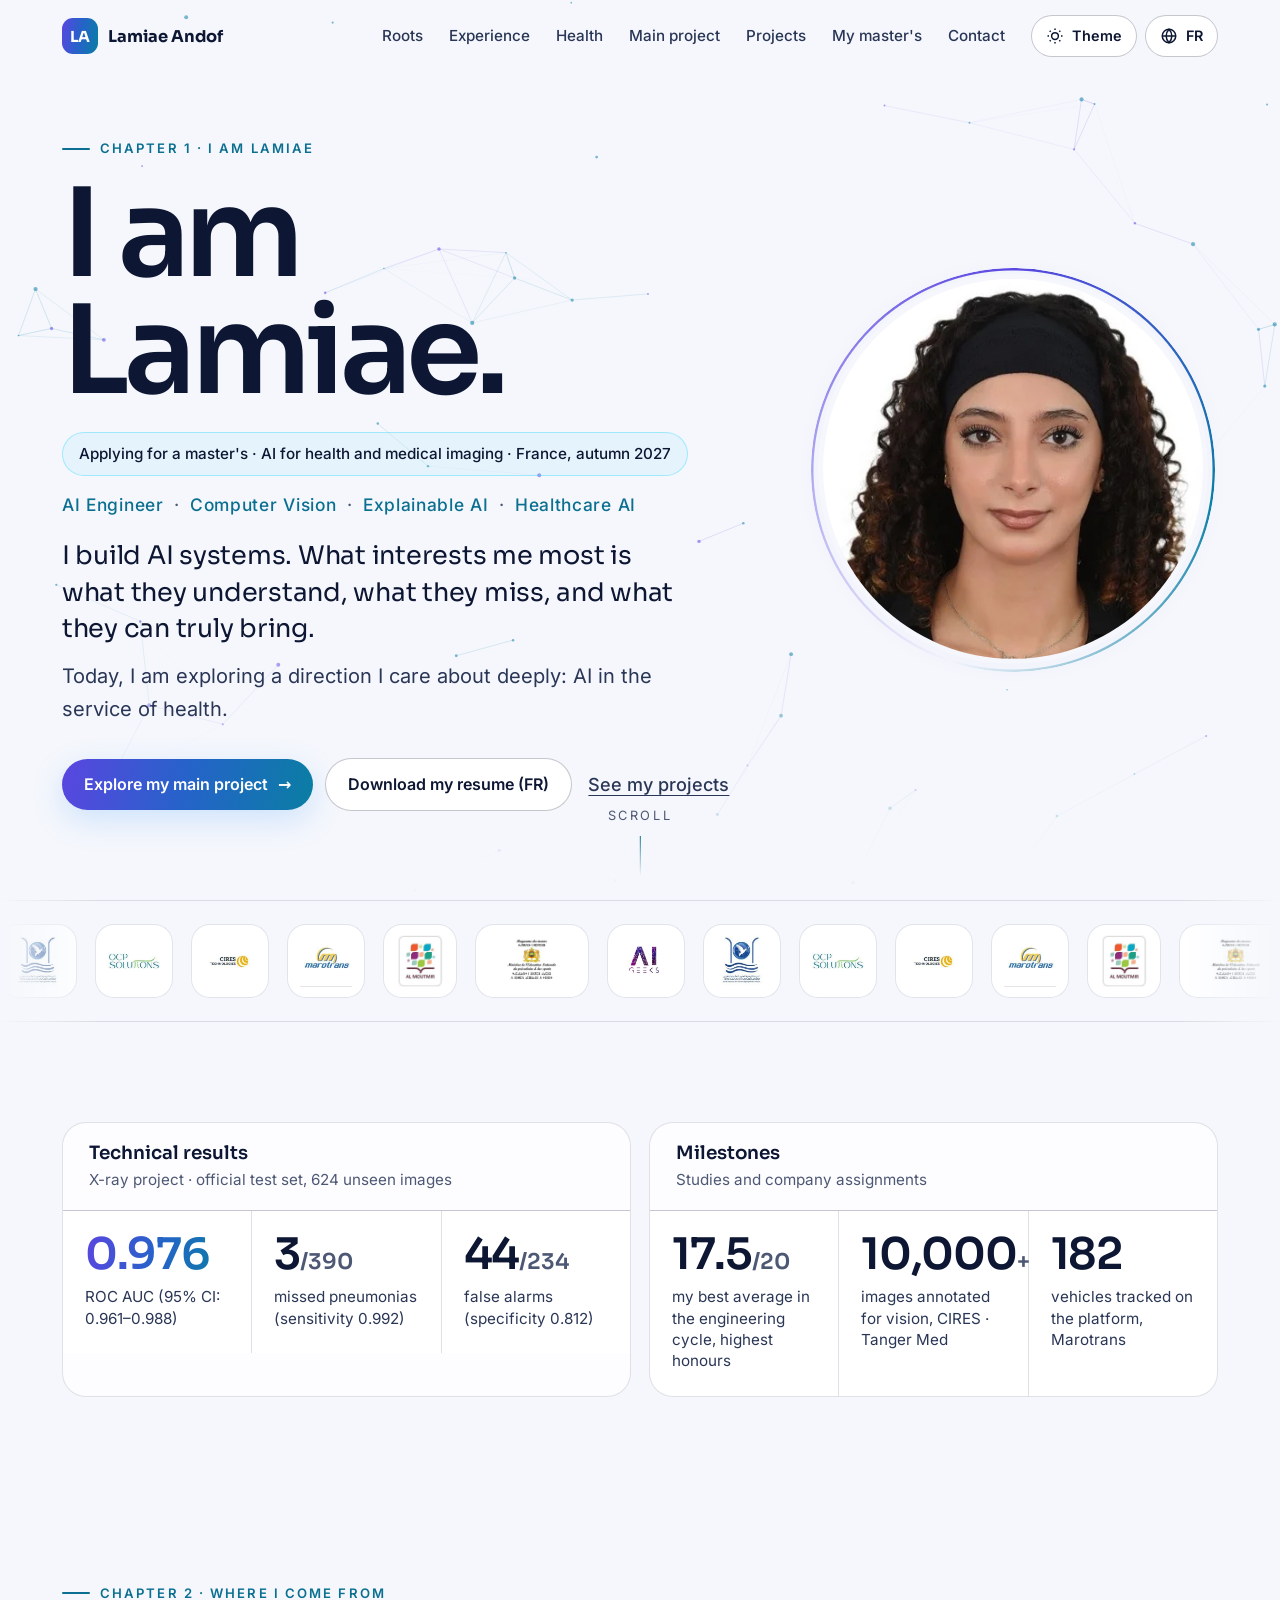
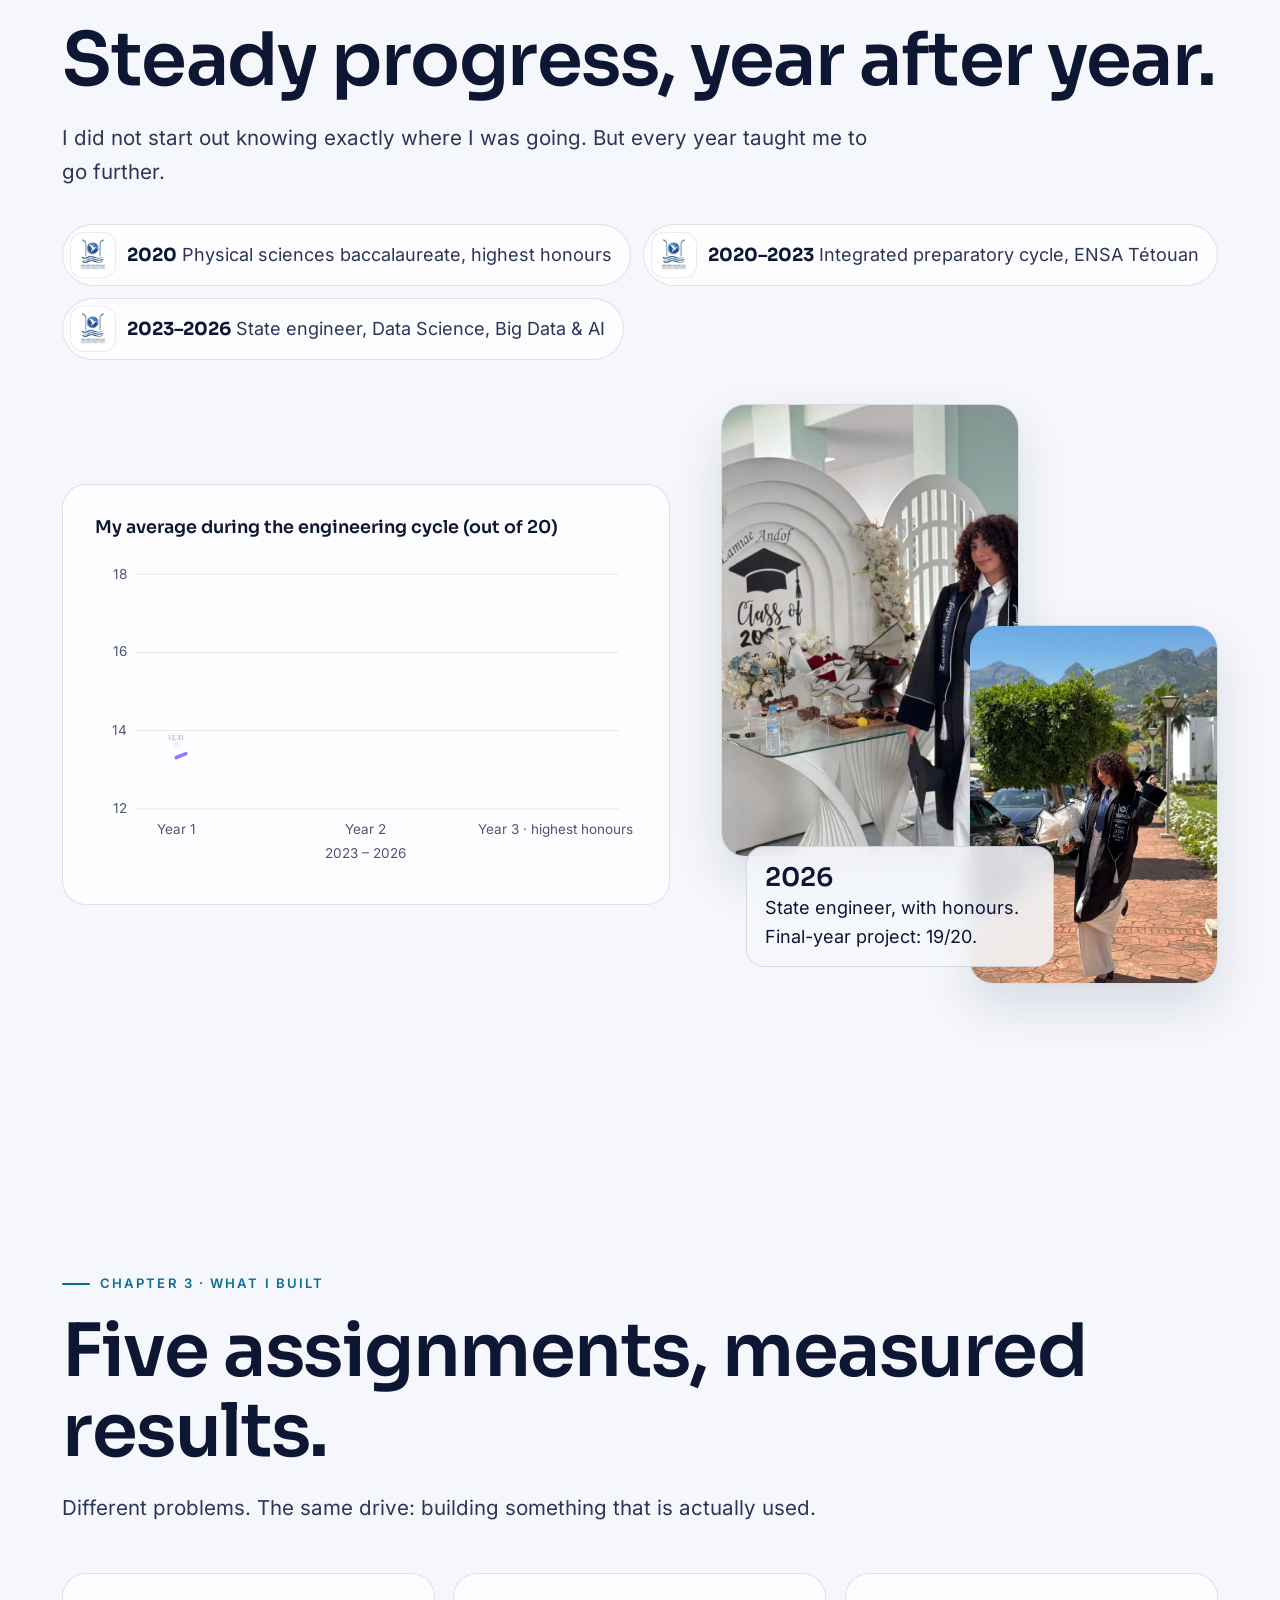
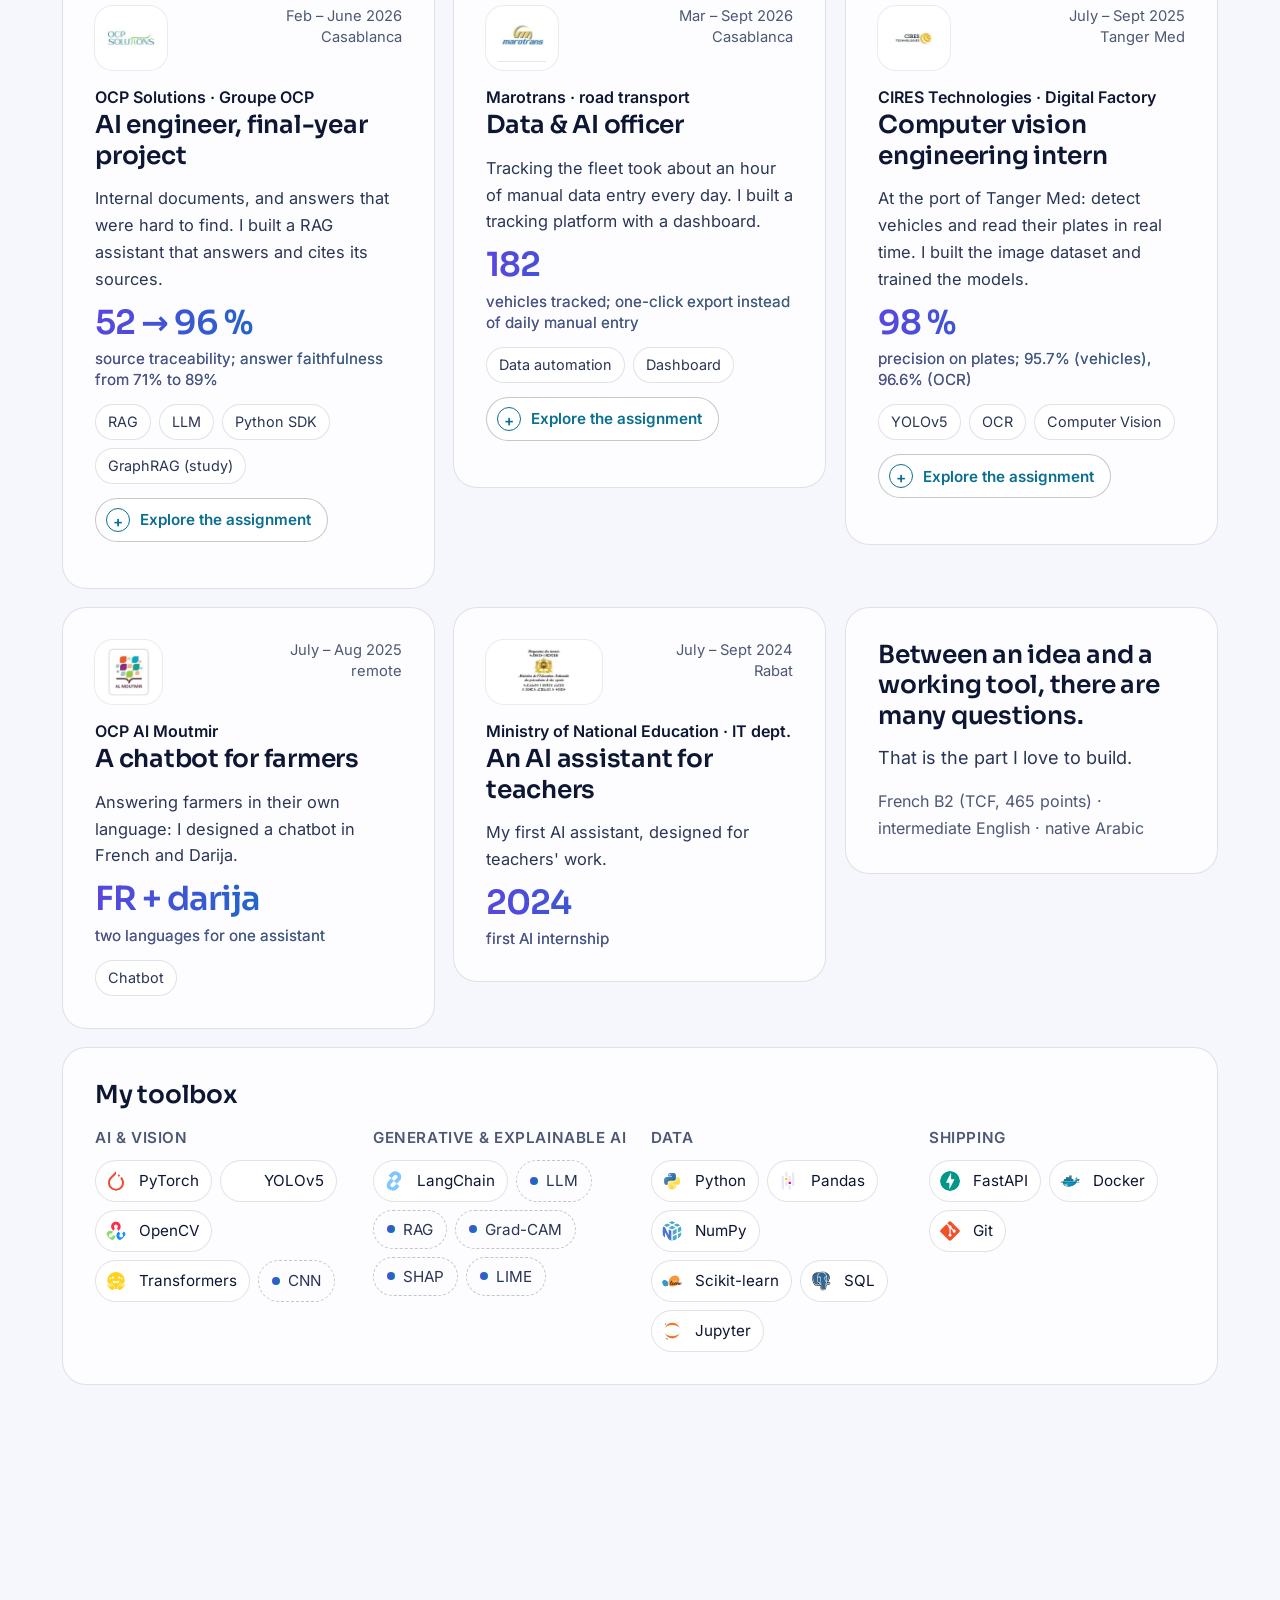
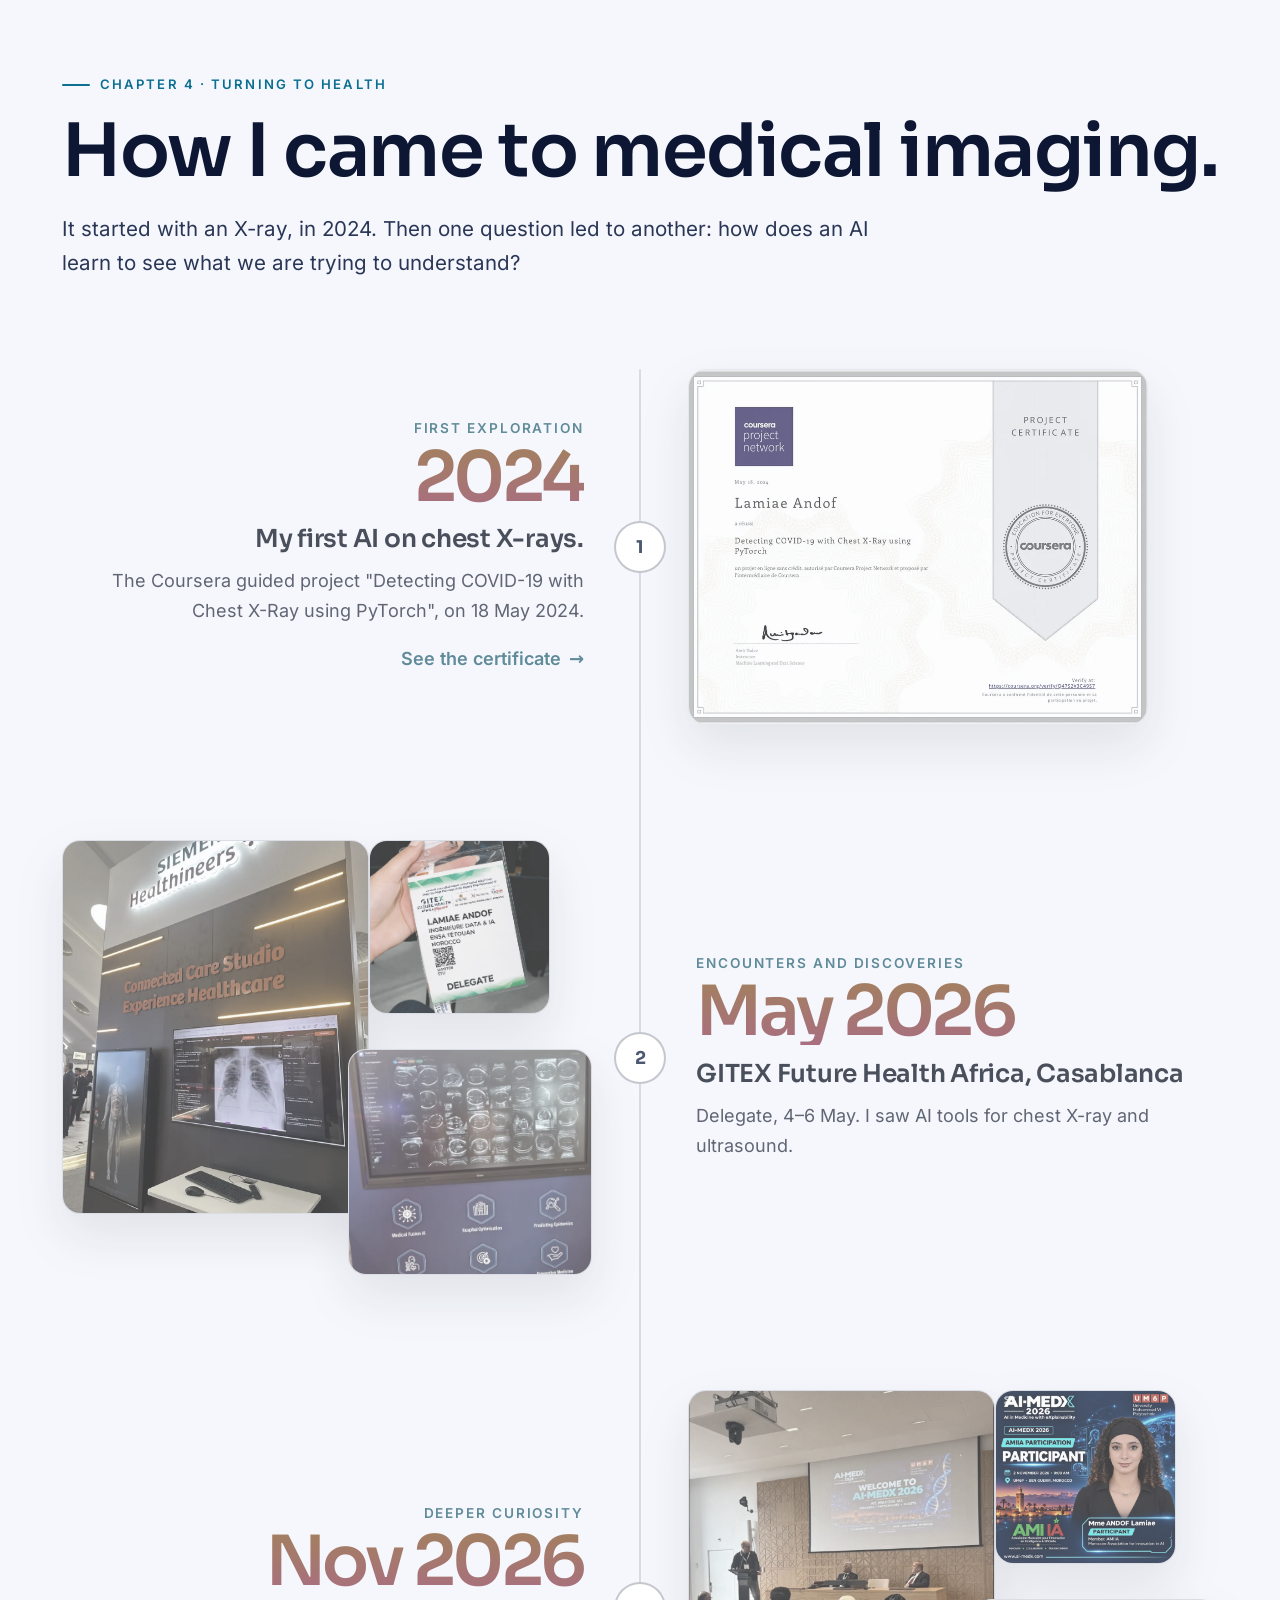
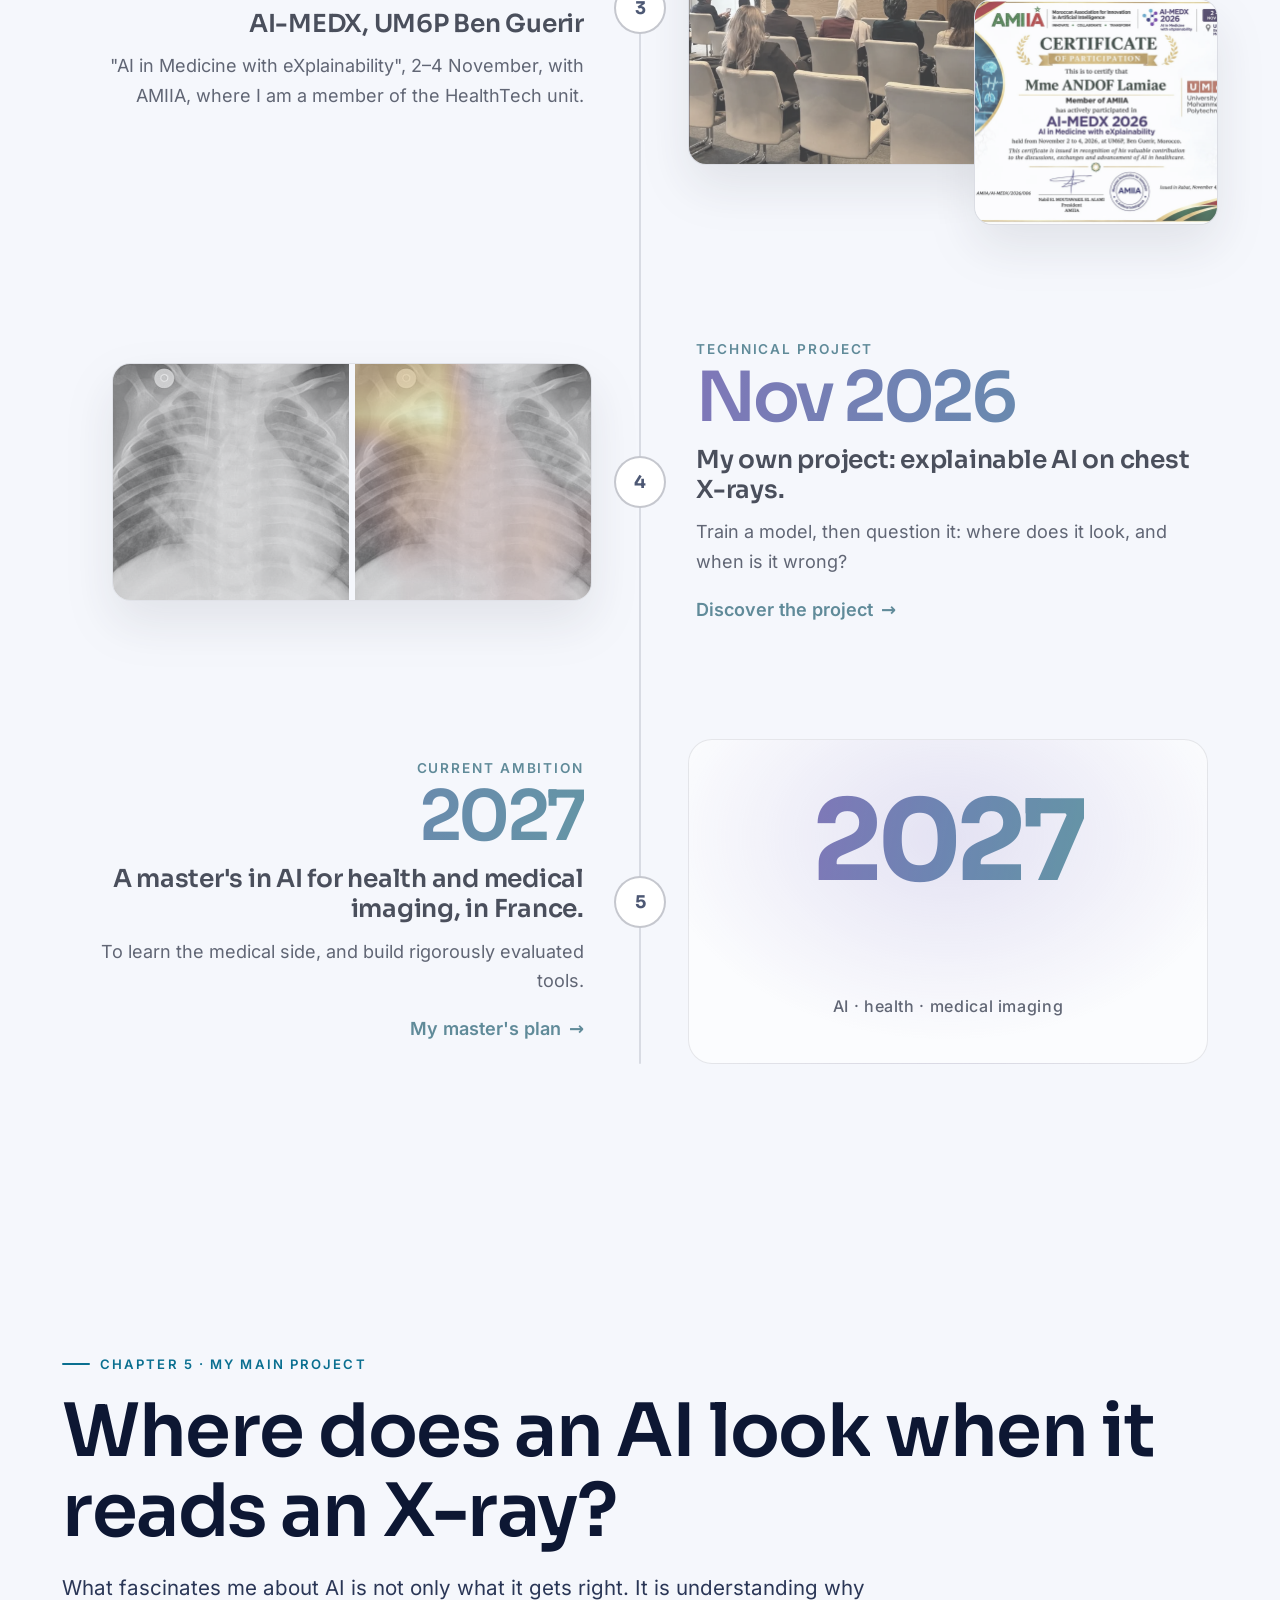
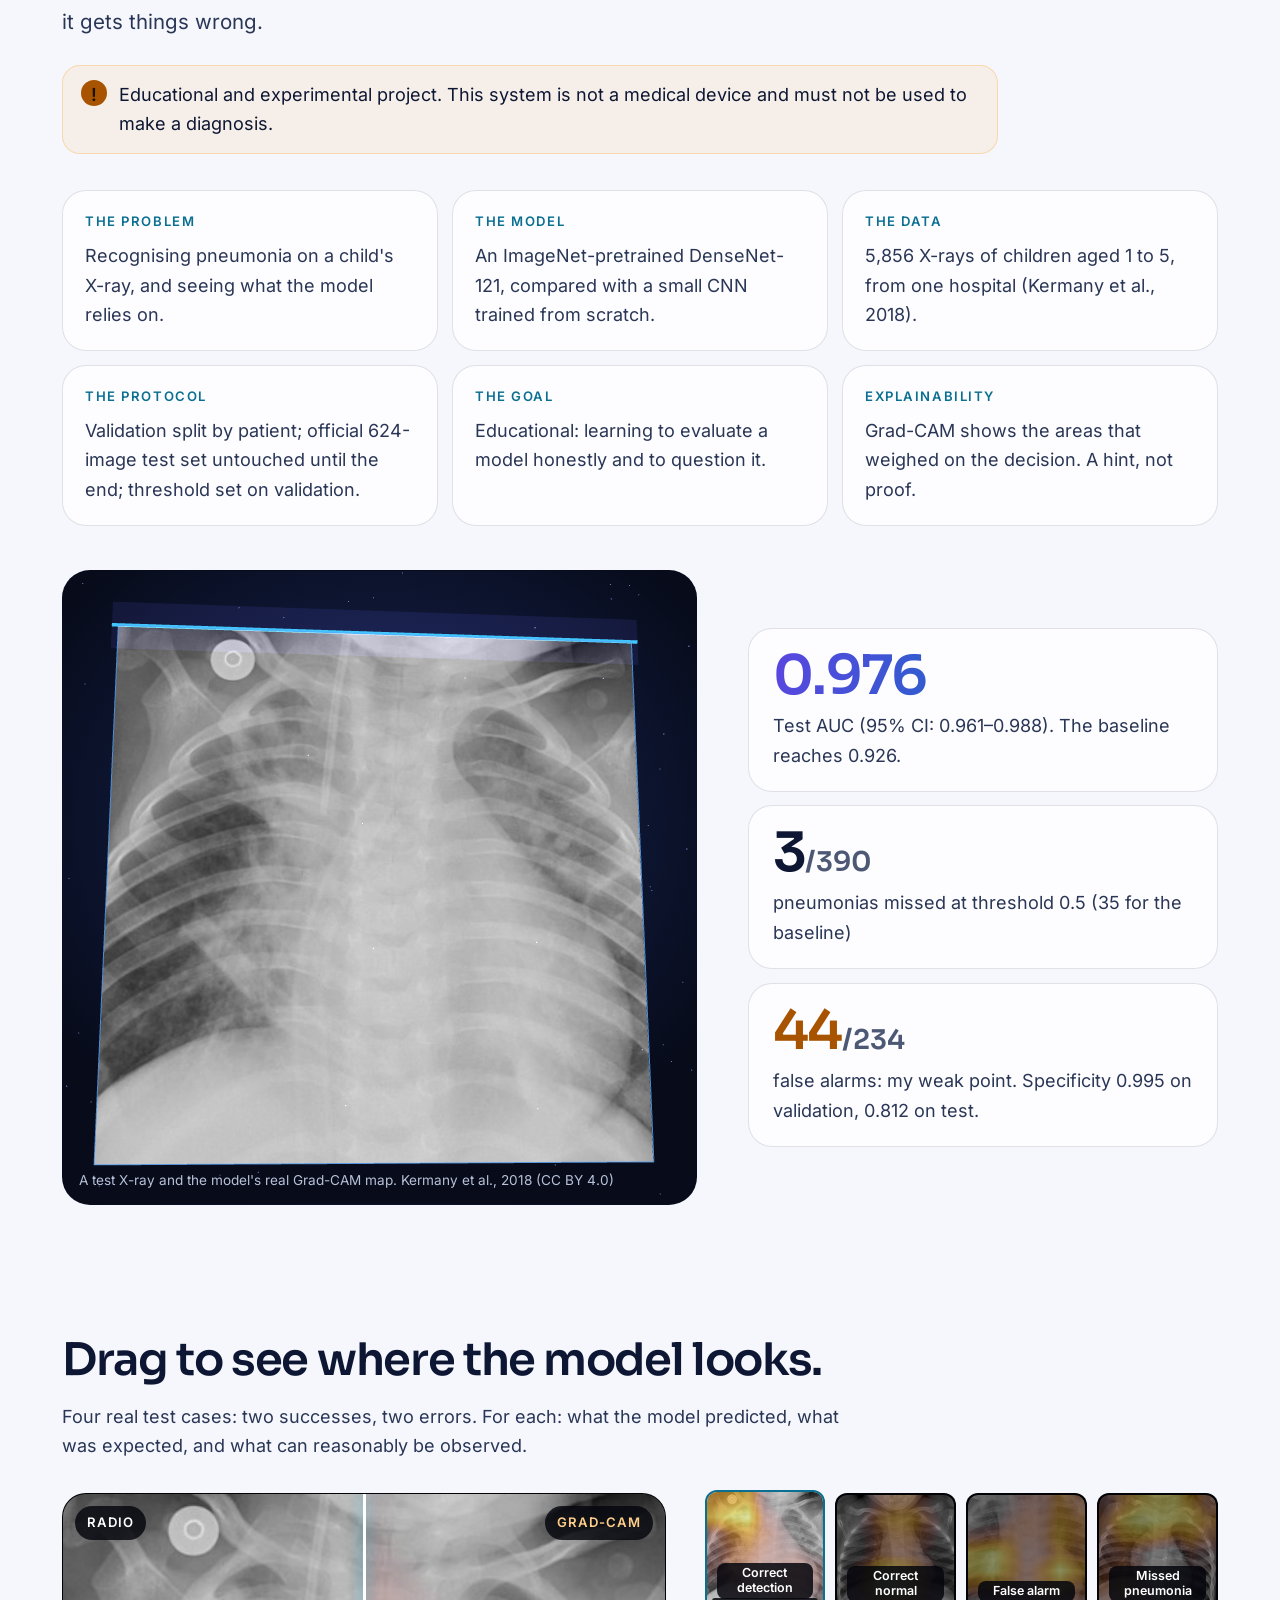
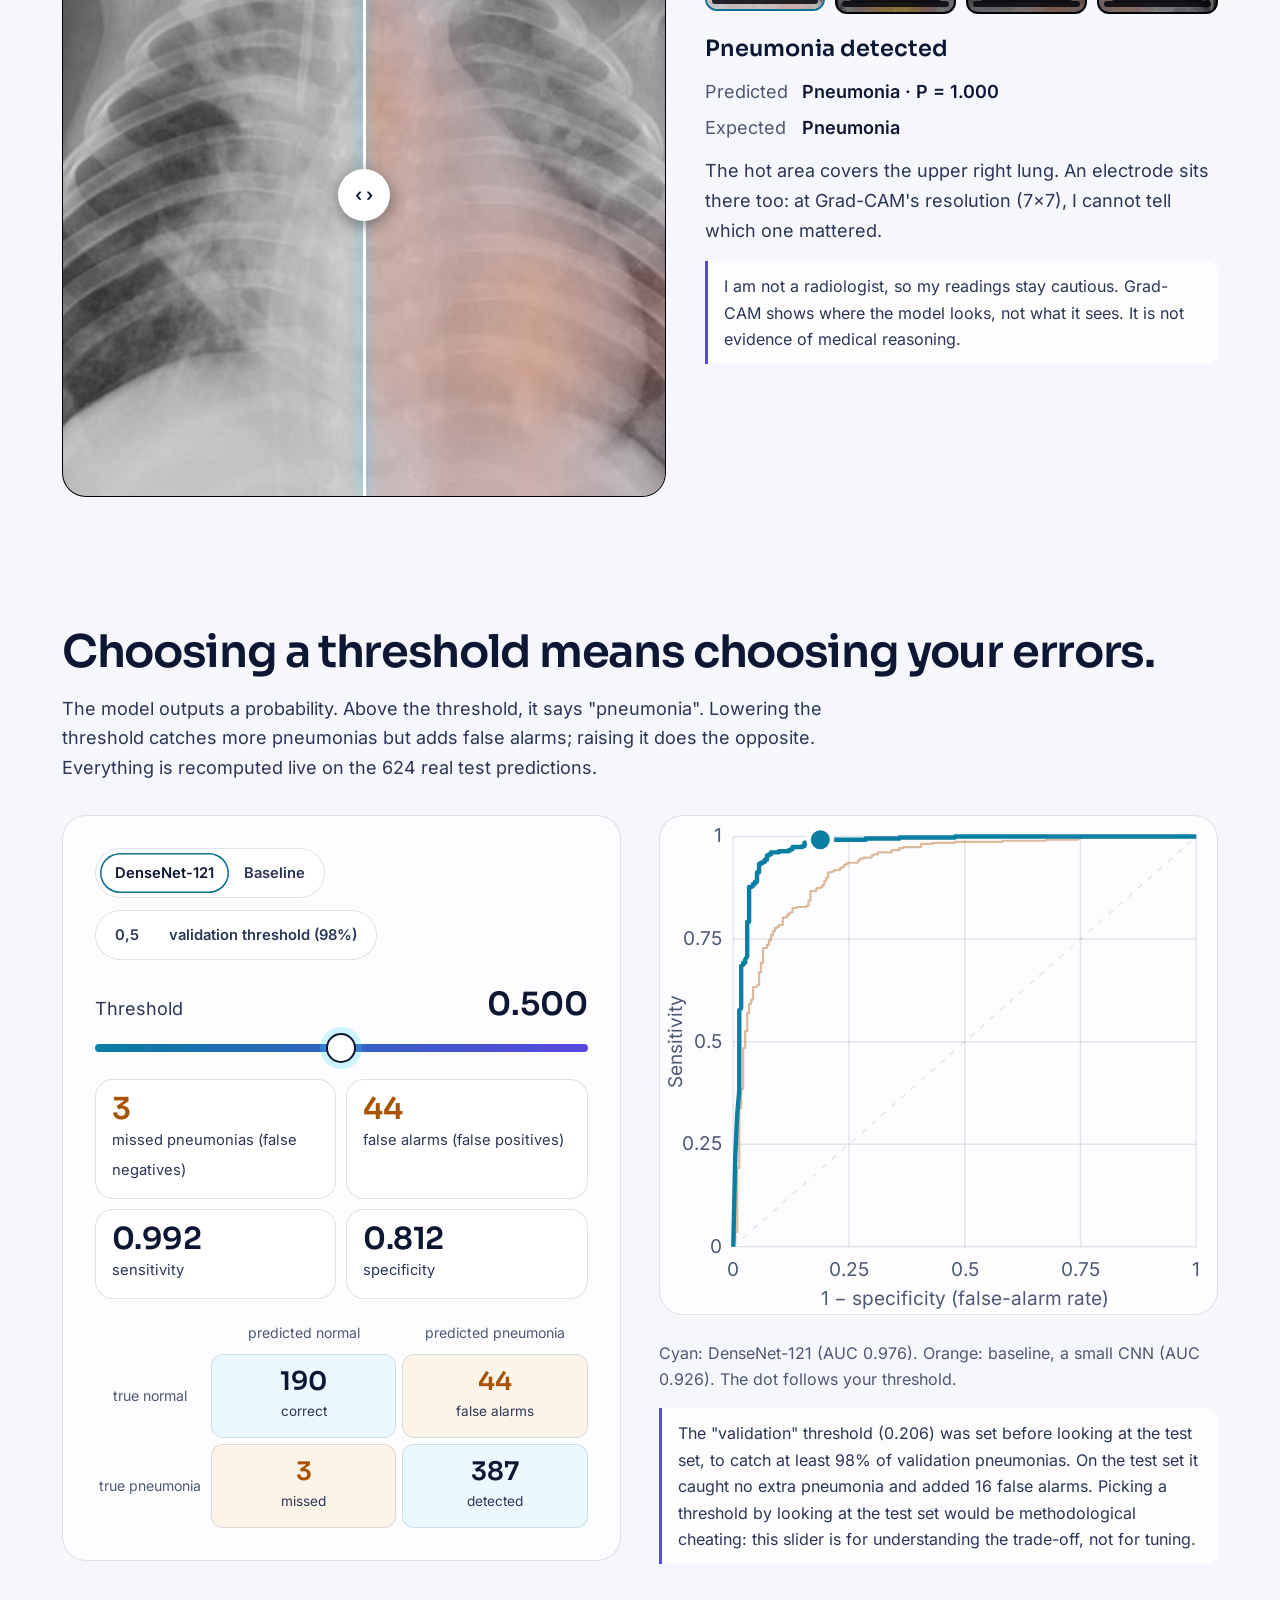
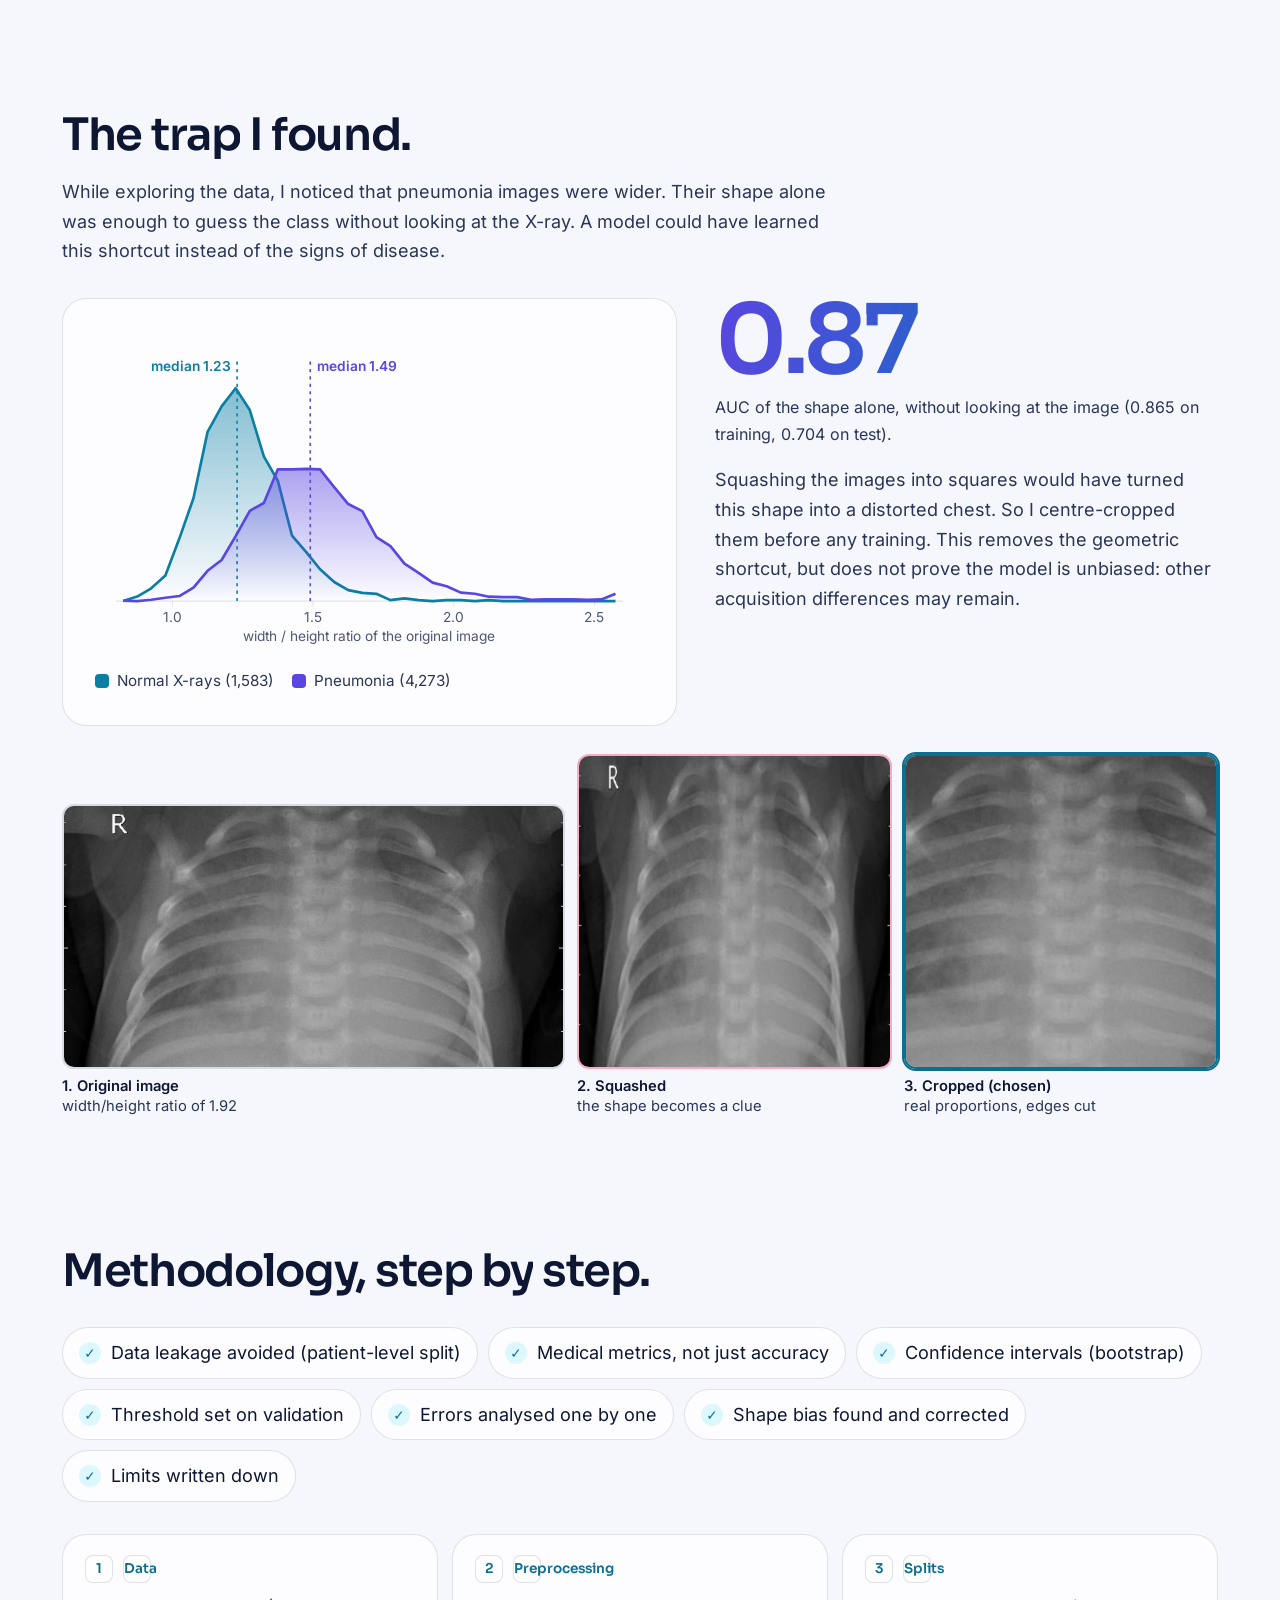
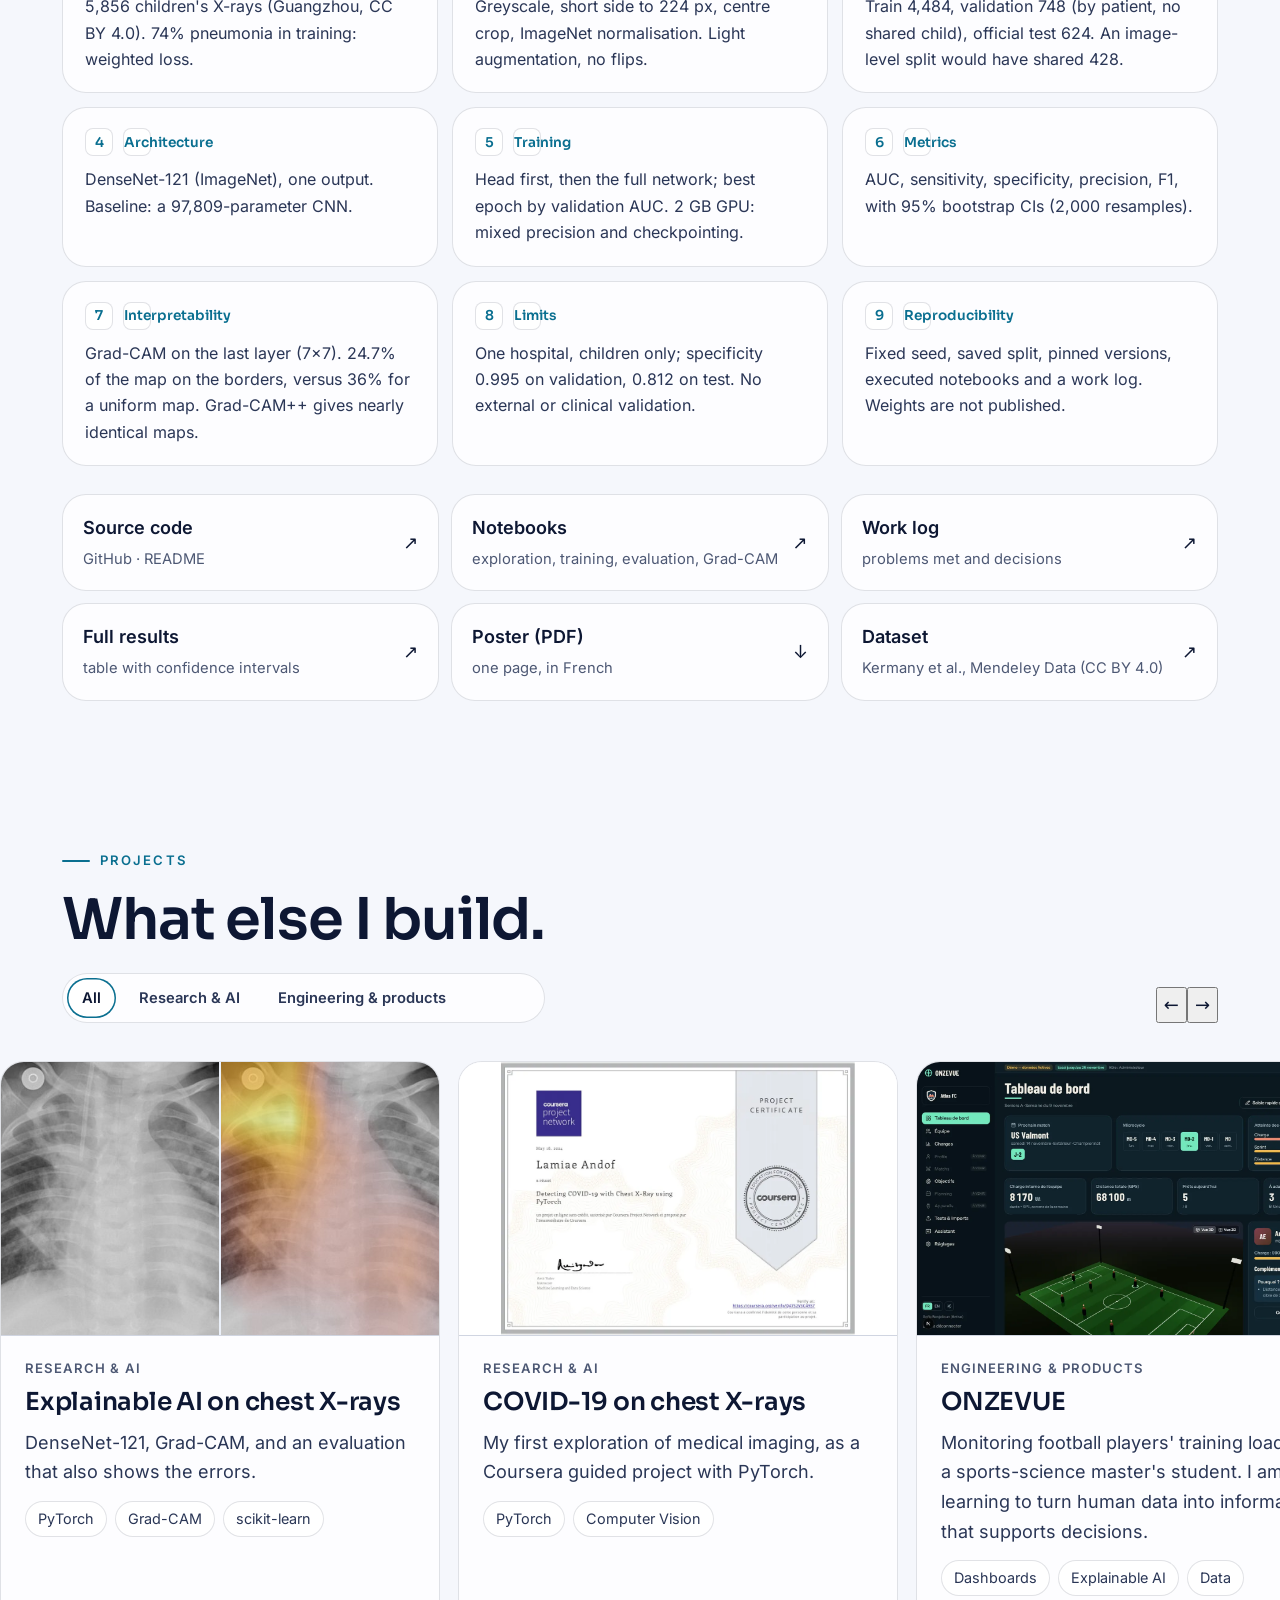
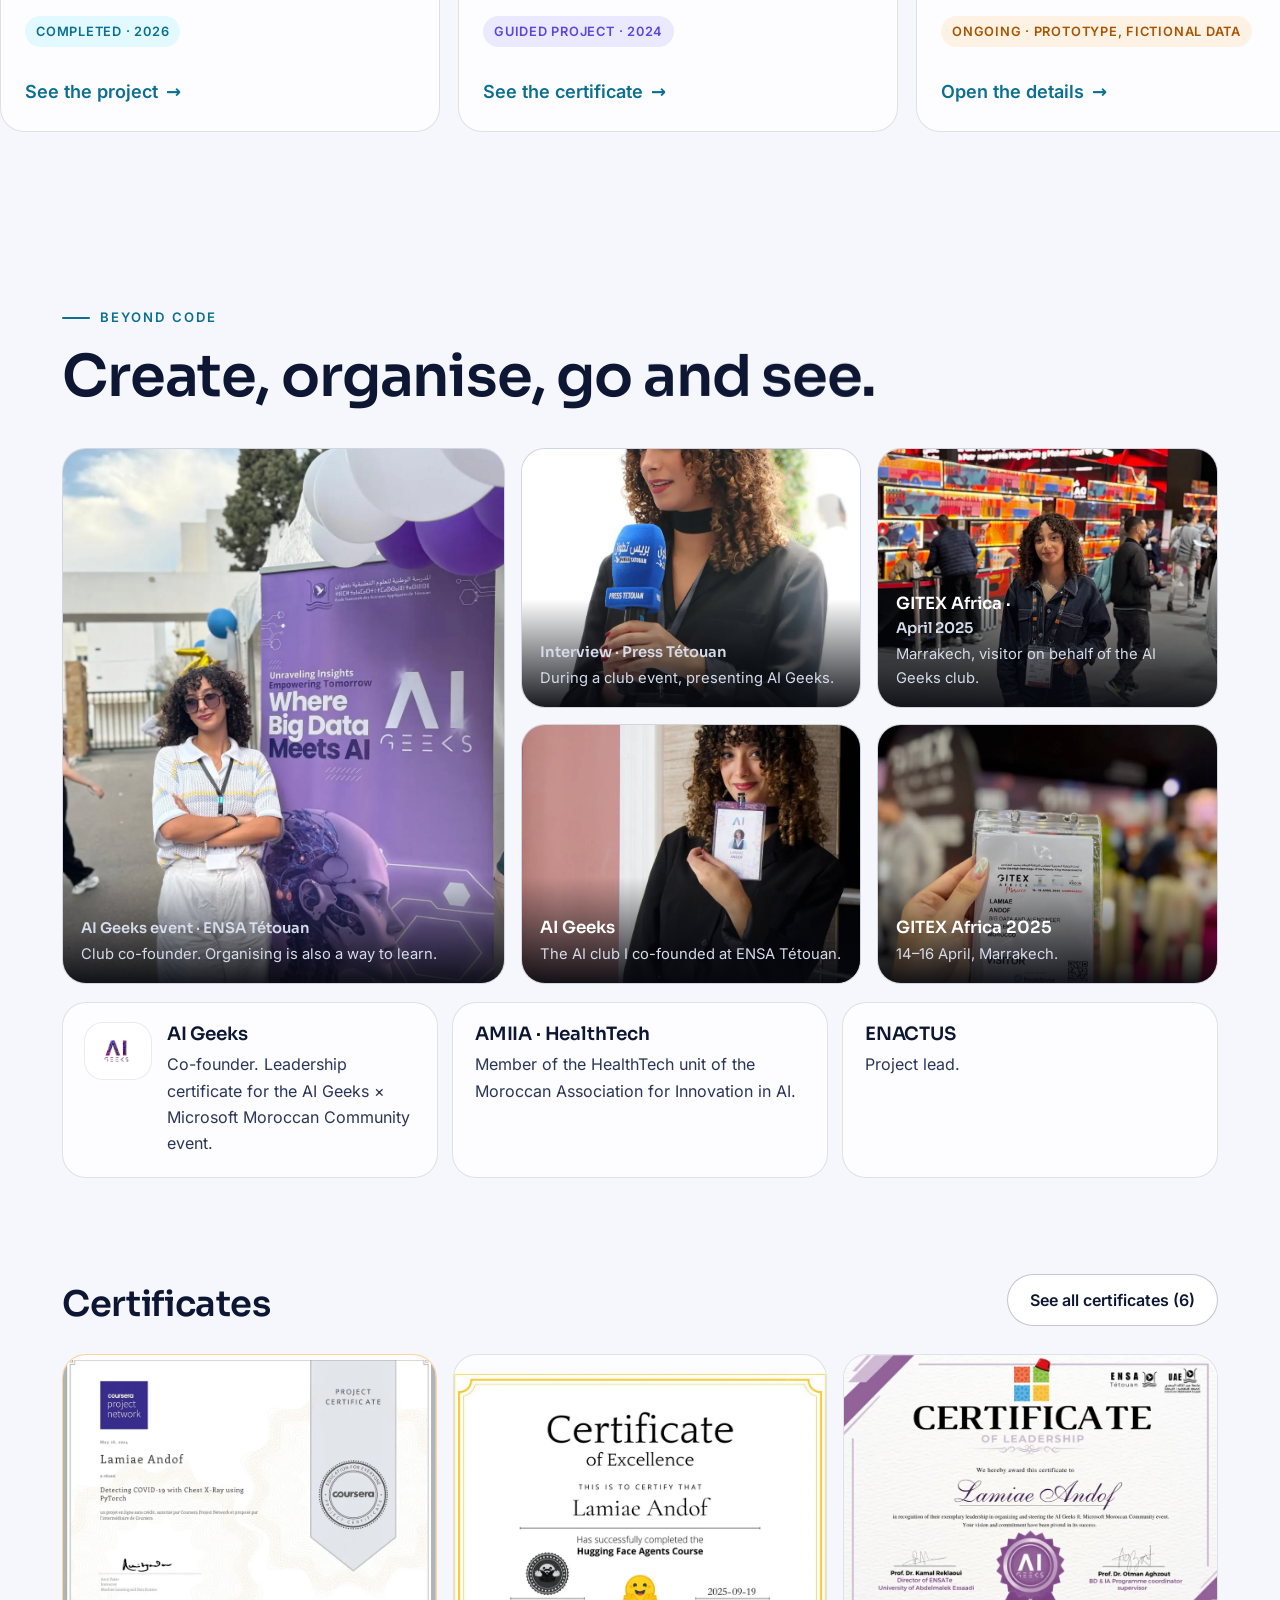
==== commit 42954ce2: "Bloc jury visuel, fichiers versionnés pour éviter l'ancien cache" ====
--- a/index.html
+++ b/index.html
@@ -23,7 +23,7 @@
 <link rel="preload" href="fonts/sora-latin-3.woff2" as="font" type="font/woff2" crossorigin>
 <link rel="preload" href="fonts/inter-latin-1.woff2" as="font" type="font/woff2" crossorigin>
 <link rel="preload" as="image" href="img/profil.webp" fetchpriority="high">
-<link rel="stylesheet" href="assets/site.css">
+<link rel="stylesheet" href="assets/site.css?v=5">
 <script type="application/ld+json">{"@context":"https://schema.org","@type":"Person","name":"Lamiae Andof","jobTitle":"Ingénieure d'État en Data Science, Big Data & IA","url":"https://lamiaeandof.github.io/","image":"https://lamiaeandof.github.io/img/profil.webp","email":"mailto:lamiaeandof3@gmail.com","address":{"@type":"PostalAddress","addressLocality":"Fès","addressCountry":"MA"},"alumniOf":{"@type":"CollegeOrUniversity","name":"ENSA Tétouan, Université Abdelmalek Essaâdi"},"knowsAbout":["Computer Vision","Explainable AI","Medical imaging","Retrieval-Augmented Generation"],"sameAs":["https://github.com/LamiaeAndof","https://www.linkedin.com/in/lamiaeandof"]}</script>
 </head>
 <body>
@@ -584,20 +584,44 @@
       <div class="carte" data-tilt><div class="verbe grad"><span class="fr">Explorer</span><span class="en">Explore</span></div><p><span class="fr">La recherche, des collaborations scientifiques et, à terme, des opportunités doctorales en IA, Computer Vision et santé.</span><span class="en">Research, scientific collaborations and, in time, doctoral opportunities in AI, computer vision and health.</span></p></div>
       <div class="carte" data-tilt><div class="verbe grad"><span class="fr">Construire</span><span class="en">Build</span></div><p><span class="fr">Des opportunités professionnelles en IA, Data Science, Computer Vision et IA générative.</span><span class="en">Professional opportunities in AI, data science, computer vision and generative AI.</span></p></div>
     </div>
-    <div class="jury carte apparait" id="jury">
-      <h3><span class="fr">Pour le jury, en un coup d'œil</span><span class="en">For the admissions panel, at a glance</span></h3>
-      <dl class="jury-grille">
-        <div><dt><span class="fr">Formation</span><span class="en">Education</span></dt><dd><span class="fr">Ingénieure d'État en Data Science, Big Data &amp; IA, ENSA Tétouan (2026), mention Bien. Projet de fin d'études : 19/20.</span><span class="en">State engineer in Data Science, Big Data &amp; AI, ENSA Tétouan (2026), with honours. Final-year project: 19/20.</span></dd></div>
-        <div><dt><span class="fr">Progression</span><span class="en">Progress</span></dt><dd><span class="fr">Une moyenne passée de 13,31 à 17,5/20, mention Très Bien, au fil du cycle ingénieur.</span><span class="en">An average that rose from 13.31 to 17.5/20, highest honours, across the engineering cycle.</span></dd></div>
-        <div><dt><span class="fr">Preuve en imagerie médicale</span><span class="en">Medical imaging evidence</span></dt><dd><span class="fr">Un projet complet sur radiographies : découpage par patient, intervalles de confiance, Grad-CAM, et un biais découvert puis corrigé.</span><span class="en">A complete X-ray project: patient-level split, confidence intervals, Grad-CAM, and a bias found then corrected.</span></dd></div>
-        <div><dt><span class="fr">Expérience</span><span class="en">Experience</span></dt><dd><span class="fr">Vision par ordinateur en temps réel au port de Tanger Med ; évaluation rigoureuse d'un assistant RAG chez OCP Solutions.</span><span class="en">Real-time computer vision at the port of Tanger Med; rigorous evaluation of a RAG assistant at OCP Solutions.</span></dd></div>
-        <div><dt><span class="fr">Ouverture à la santé</span><span class="en">Health exposure</span></dt><dd><span class="fr">Membre de la cellule HealthTech de l'AMIIA ; déléguée au GITEX Future Health Africa ; participante à AI-MEDX 2026.</span><span class="en">Member of AMIIA's HealthTech unit; delegate at GITEX Future Health Africa; attendee at AI-MEDX 2026.</span></dd></div>
-        <div><dt><span class="fr">Français</span><span class="en">French</span></dt><dd><span class="fr">Niveau B2 (TCF, 465 points).</span><span class="en">B2 level (TCF, 465 points).</span></dd></div>
-      </dl>
-      <div class="jury-bas">
-        <div><h4><span class="fr">Ce que je viens chercher en master</span><span class="en">What I am looking for in a master's</span></h4>
-          <p><span class="fr">Les bases médicales et la lecture des images, les données de santé et le parcours de soin, l'évaluation clinique et le cadre réglementaire, et une première expérience de recherche.</span><span class="en">Medical foundations and image reading, health data and the care pathway, clinical evaluation and regulation, and a first research experience.</span></p></div>
-        <div class="boutons" style="margin-top:0">
+    <div class="jury" id="jury">
+      <h3 class="jury-titre"><span class="fr">Pour le jury, en un coup d'œil</span><span class="en">For the admissions panel, at a glance</span></h3>
+      <div class="bento" data-serie>
+        <div class="tuile-b large carte" data-tilt>
+          <span class="tuile"><img src="img/logos/ensa_tetouan.webp" alt="ENSA Tétouan" width="200" height="200" loading="lazy"></span>
+          <div><b class="gros"><span class="fr">Ingénieure d'État</span><span class="en">State engineer</span></b>
+          <span class="leg"><span class="fr">Data Science, Big Data &amp; IA · 2026 · mention Bien</span><span class="en">Data Science, Big Data &amp; AI · 2026 · with honours</span></span></div>
+        </div>
+        <div class="tuile-b carte" data-tilt>
+          <svg viewBox="0 0 160 70" class="mini-courbe" aria-hidden="true"><defs><linearGradient id="gj" x1="0" x2="1"><stop offset="0" stop-color="#8f7bff"/><stop offset="1" stop-color="#3ad7ff"/></linearGradient></defs>
+            <path d="M8 58 C 50 48, 60 30, 80 30 S 130 10, 152 8" fill="none" stroke="url(#gj)" stroke-width="5" stroke-linecap="round"/><circle cx="152" cy="8" r="6" fill="#3ad7ff"/></svg>
+          <b class="gros">13,31 → 17,5</b><span class="leg"><span class="fr">ma progression sur 20</span><span class="en">my progress out of 20</span></span>
+        </div>
+        <div class="tuile-b carte" data-tilt><b class="gros grad">19/20</b><span class="leg"><span class="fr">projet de fin d'études</span><span class="en">final-year project</span></span></div>
+        <a class="tuile-b image carte" href="#projet" data-tilt>
+          <span class="duo-j"><img src="projet/cas/VP_radio.jpg" alt="" loading="lazy" width="448" height="448"><img src="projet/cas/VP_cam.jpg" alt="" loading="lazy" width="448" height="448"></span>
+          <span class="sur"><b><span class="fr">Preuve en imagerie médicale</span><span class="en">Medical imaging evidence</span></b><span class="leg">DenseNet-121 · Grad-CAM · AUC 0,976 →</span></span>
+        </a>
+        <div class="tuile-b carte" data-tilt>
+          <span class="logos-j"><span class="tuile"><img src="img/logos/cires_technologies.webp" alt="CIRES Technologies" width="200" height="200" loading="lazy"></span><span class="tuile"><img src="img/logos/ocp_solutions.webp" alt="OCP Solutions" width="200" height="200" loading="lazy"></span></span>
+          <span class="leg"><span class="fr">Vision temps réel · IA évaluée avec rigueur</span><span class="en">Real-time vision · rigorously evaluated AI</span></span>
+        </div>
+        <a class="tuile-b image carte" href="#sante" data-tilt>
+          <img class="fond-j" src="img/evenements/ai_medx_2026_conference.webp" alt="" loading="lazy" width="992" height="1280">
+          <span class="sur"><b><span class="fr">Ouverture à la santé</span><span class="en">Health exposure</span></b><span class="leg">AMIIA HealthTech · GITEX Future Health · AI-MEDX</span></span>
+        </a>
+        <div class="tuile-b carte" data-tilt><b class="gros grad">B2</b><span class="leg"><span class="fr">français · TCF 465 points</span><span class="en">French · TCF 465 points</span></span></div>
+      </div>
+      <div class="cherche">
+        <p class="cherche-titre"><span class="fr">Ce que je viens chercher en master</span><span class="en">What I want from a master's</span></p>
+        <ul>
+          <li><span class="ico" aria-hidden="true">✚</span><span class="fr">Bases médicales</span><span class="en">Medical foundations</span></li>
+          <li><span class="ico" aria-hidden="true">◐</span><span class="fr">Lecture des images</span><span class="en">Image reading</span></li>
+          <li><span class="ico" aria-hidden="true">⇄</span><span class="fr">Données de santé</span><span class="en">Health data</span></li>
+          <li><span class="ico" aria-hidden="true">✓</span><span class="fr">Évaluation clinique</span><span class="en">Clinical evaluation</span></li>
+          <li><span class="ico" aria-hidden="true">◎</span><span class="fr">Recherche</span><span class="en">Research</span></li>
+        </ul>
+        <div class="boutons" style="margin-top:0;justify-content:center">
           <a class="btn plein" href="docs/poster_Lamiae_Andof.pdf"><span class="fr">Poster du projet (PDF)</span><span class="en">Project poster (PDF)</span></a>
           <a class="btn" href="docs/CV_Lamiae_Andof.pdf" download><span class="fr">CV (PDF)</span><span class="en">Resume (PDF)</span></a>
         </div>
@@ -672,9 +696,9 @@
   <div class="texte"><p></p><a class="btn" href="#" target="_blank" rel="noopener" hidden><span class="fr">Ouvrir le PDF</span><span class="en">Open the PDF</span></a></div>
 </div></dialog>
 
-<script src="vendor/gsap.min.js" defer></script>
-<script src="vendor/ScrollTrigger.min.js" defer></script>
-<script src="vendor/lenis.min.js" defer></script>
-<script src="assets/site.js" defer></script>
+<script src="vendor/gsap.min.js?v=5" defer></script>
+<script src="vendor/ScrollTrigger.min.js?v=5" defer></script>
+<script src="vendor/lenis.min.js?v=5" defer></script>
+<script src="assets/site.js?v=5" defer></script>
 </body>
 </html>
--- a/assets/site.css
+++ b/assets/site.css
@@ -592,15 +592,6 @@
 .candidature { display: inline-block; margin: 22px 0 0; padding: 8px 16px; border-radius: var(--r-pill); border: 1px solid rgba(58,215,255,.4); background: rgba(58,215,255,.08); color: var(--texte); font-size: .95rem; font-weight: 500; }
 .candidature + .specialites { margin-top: 16px; }
 
-/* Bloc jury */
-.jury { margin-top: 32px; text-align: left; }
-.jury > h3 { font-size: clamp(1.4rem, 2.4vw, 1.8rem); }
-.jury-grille { display: grid; grid-template-columns: repeat(3, minmax(0, 1fr)); gap: 22px 28px; margin: 24px 0 0; }
-.jury-grille dt { font: 600 .82rem/1.2 var(--sans); letter-spacing: .12em; text-transform: uppercase; color: var(--accent); }
-.jury-grille dd { margin: 8px 0 0; color: var(--texte-2); }
-.jury-bas { display: flex; justify-content: space-between; align-items: flex-end; gap: 24px; flex-wrap: wrap; margin-top: 28px; padding-top: 24px; border-top: 1px solid var(--bord); }
-.jury-bas > div:first-child { max-width: 42em; }
-.jury-bas p { color: var(--texte-2); margin: 8px 0 0; }
 
 @media (max-width: 860px) {
   .chrono .fil { left: 26px; }
@@ -609,11 +600,38 @@
   .etape-c .texte-c, .etape-c:nth-child(even) .texte-c { grid-column: 2; grid-row: 1; text-align: left; padding: 0; }
   .etape-c .media-c, .etape-c:nth-child(even) .media-c { grid-column: 2; grid-row: 2; }
   .media-c.collage { height: 320px; }
-  .jury-grille { grid-template-columns: 1fr 1fr; }
-}
-@media (max-width: 600px) { .jury-grille { grid-template-columns: 1fr; } }
+}
 @media (prefers-reduced-motion: reduce) { .etape-c .texte-c, .etape-c .media-c, .etape-c .noeud { transition: none; } }
 .chrono ol > li, .etape-c > *, .media-c, .media-c.horizon { min-width: 0; }
 .media-c.horizon { width: 100%; max-width: 520px; }
 .media-c.duo { width: 100%; }
 #sante { overflow-x: clip; }
+
+/* ============ Bloc jury : grille visuelle ============ */
+.jury { margin-top: clamp(48px, 6vw, 72px); }
+.jury-titre { font-size: clamp(1.5rem, 2.6vw, 2rem); text-align: center; }
+.bento { display: grid; grid-template-columns: repeat(4, minmax(0, 1fr)); grid-auto-rows: minmax(170px, auto); gap: 16px; margin-top: 28px; text-align: left; }
+.tuile-b { display: flex; flex-direction: column; justify-content: flex-end; gap: 8px; padding: 22px; text-decoration: none; color: inherit; overflow: hidden; }
+.tuile-b.large { grid-column: span 2; flex-direction: row; align-items: center; gap: 20px; }
+.tuile-b.image { grid-row: span 2; padding: 0; position: relative; }
+.tuile-b .gros { font: 600 clamp(1.7rem, 2.8vw, 2.4rem)/1.05 var(--titre); letter-spacing: -.03em; }
+.tuile-b .leg { color: var(--texte-2); font-size: 1rem; line-height: 1.35; }
+.mini-courbe { width: 100%; max-width: 170px; height: auto; margin-bottom: auto; }
+.duo-j { display: grid; grid-template-columns: 1fr 1fr; gap: 2px; height: 100%; }
+.duo-j img, .fond-j { width: 100%; height: 100%; object-fit: cover; transition: transform .7s ease; }
+.fond-j { position: absolute; inset: 0; }
+.tuile-b.image:hover img { transform: scale(1.05); }
+.tuile-b .sur { position: absolute; left: 0; right: 0; bottom: 0; padding: 60px 20px 18px; background: linear-gradient(to top, rgba(5,7,13,.95), rgba(5,7,13,0)); color: #fff; display: grid; gap: 4px; }
+.tuile-b .sur b { font: 600 1.25rem/1.2 var(--titre); }
+.tuile-b .sur .leg { color: #d4dbea; font-size: .95rem; }
+.logos-j { display: flex; gap: 10px; margin-bottom: auto; }
+.logos-j .tuile { height: 60px; min-width: 60px; }
+.logos-j .tuile img { height: 44px; }
+.cherche { margin-top: 26px; display: grid; justify-items: center; gap: 18px; }
+.cherche-titre { margin: 0; font: 600 1.1rem var(--titre); color: var(--texte); }
+.cherche ul { list-style: none; margin: 0; padding: 0; display: flex; flex-wrap: wrap; justify-content: center; gap: 10px; }
+.cherche li { display: inline-flex; align-items: center; gap: 10px; padding: 10px 18px 10px 10px; border-radius: var(--r-pill); background: var(--surface-2); border: 1px solid var(--bord); font-weight: 500; }
+.cherche .ico { display: grid; place-items: center; width: 32px; height: 32px; border-radius: 50%; background: var(--degrade); color: var(--sur-accent); font-size: .95rem; }
+@media (max-width: 1000px) { .bento { grid-template-columns: repeat(2, minmax(0, 1fr)); } .tuile-b.image { min-height: 300px; } }
+@media (max-width: 560px) { .bento { grid-template-columns: 1fr; } .tuile-b.large { grid-column: auto; } }
+.tuile-b .leg { display: block; } .tuile-b.large .gros { display: block; margin-bottom: 6px; }
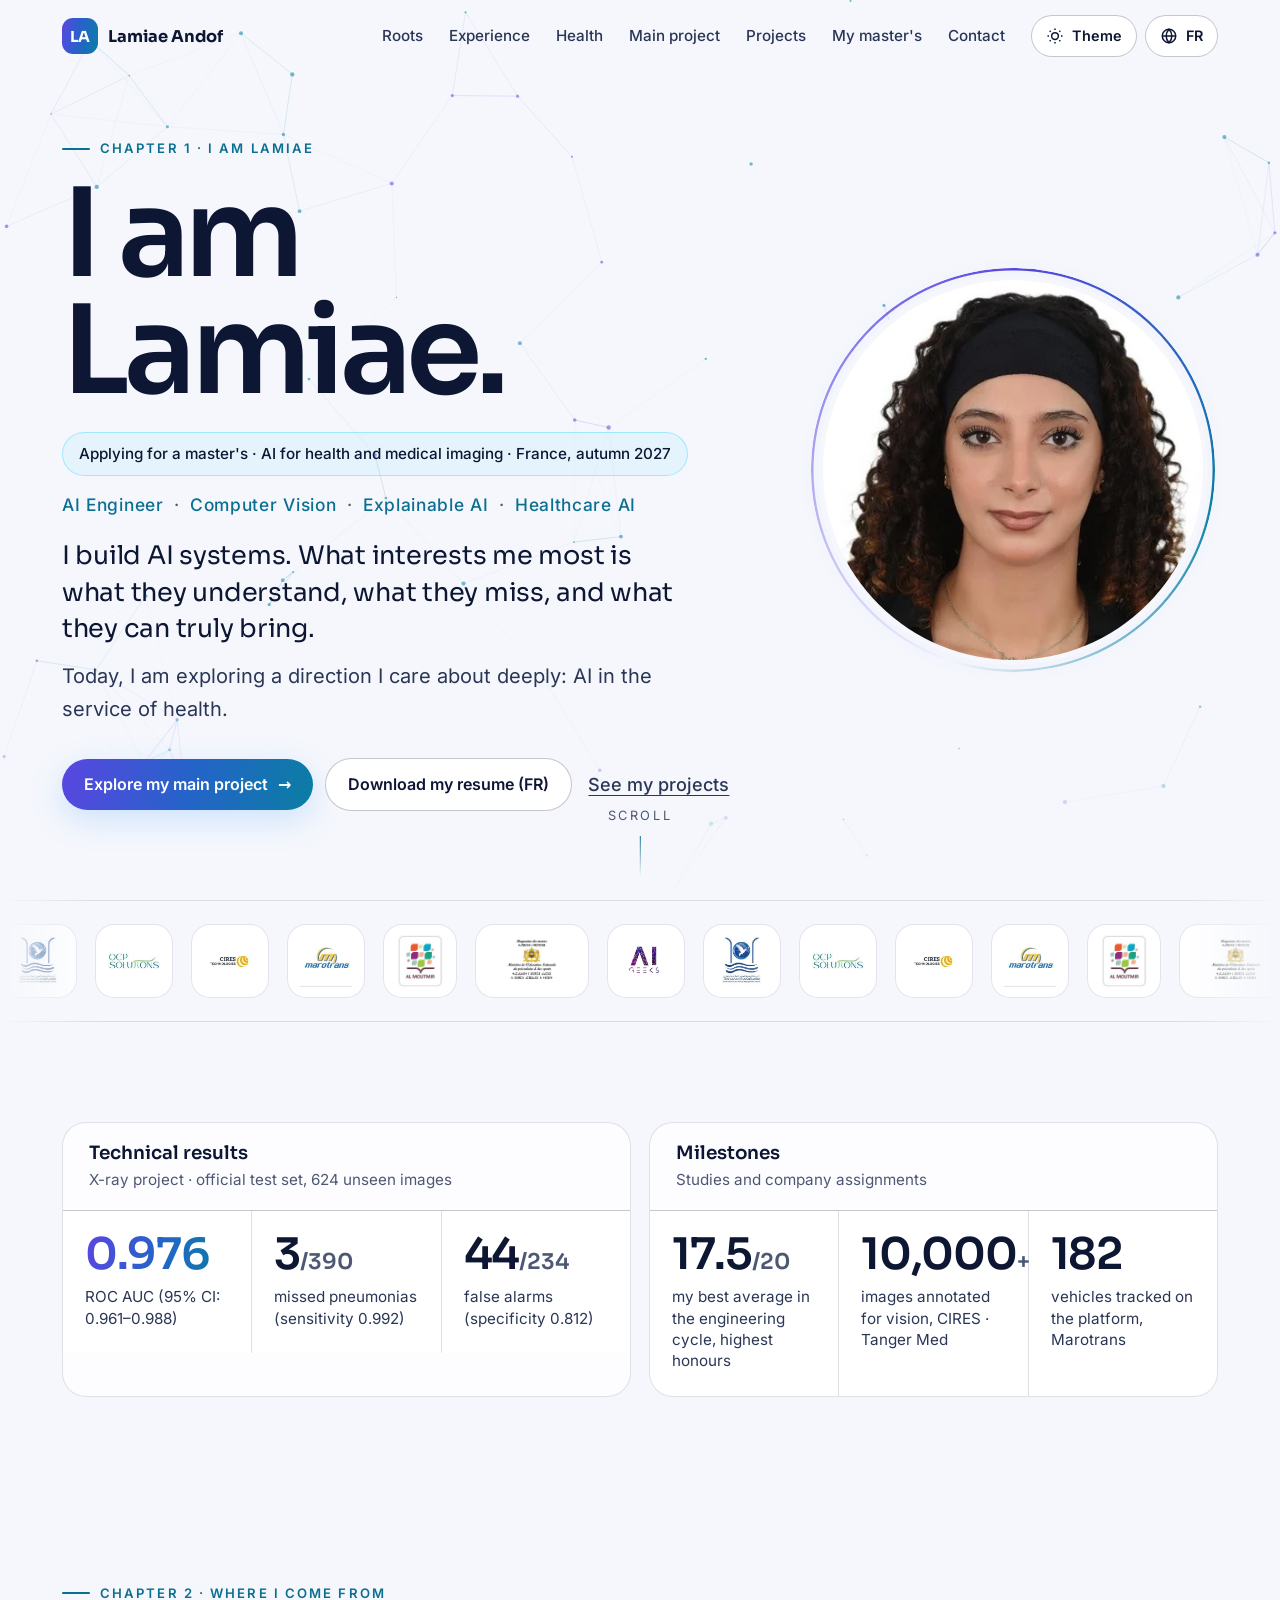
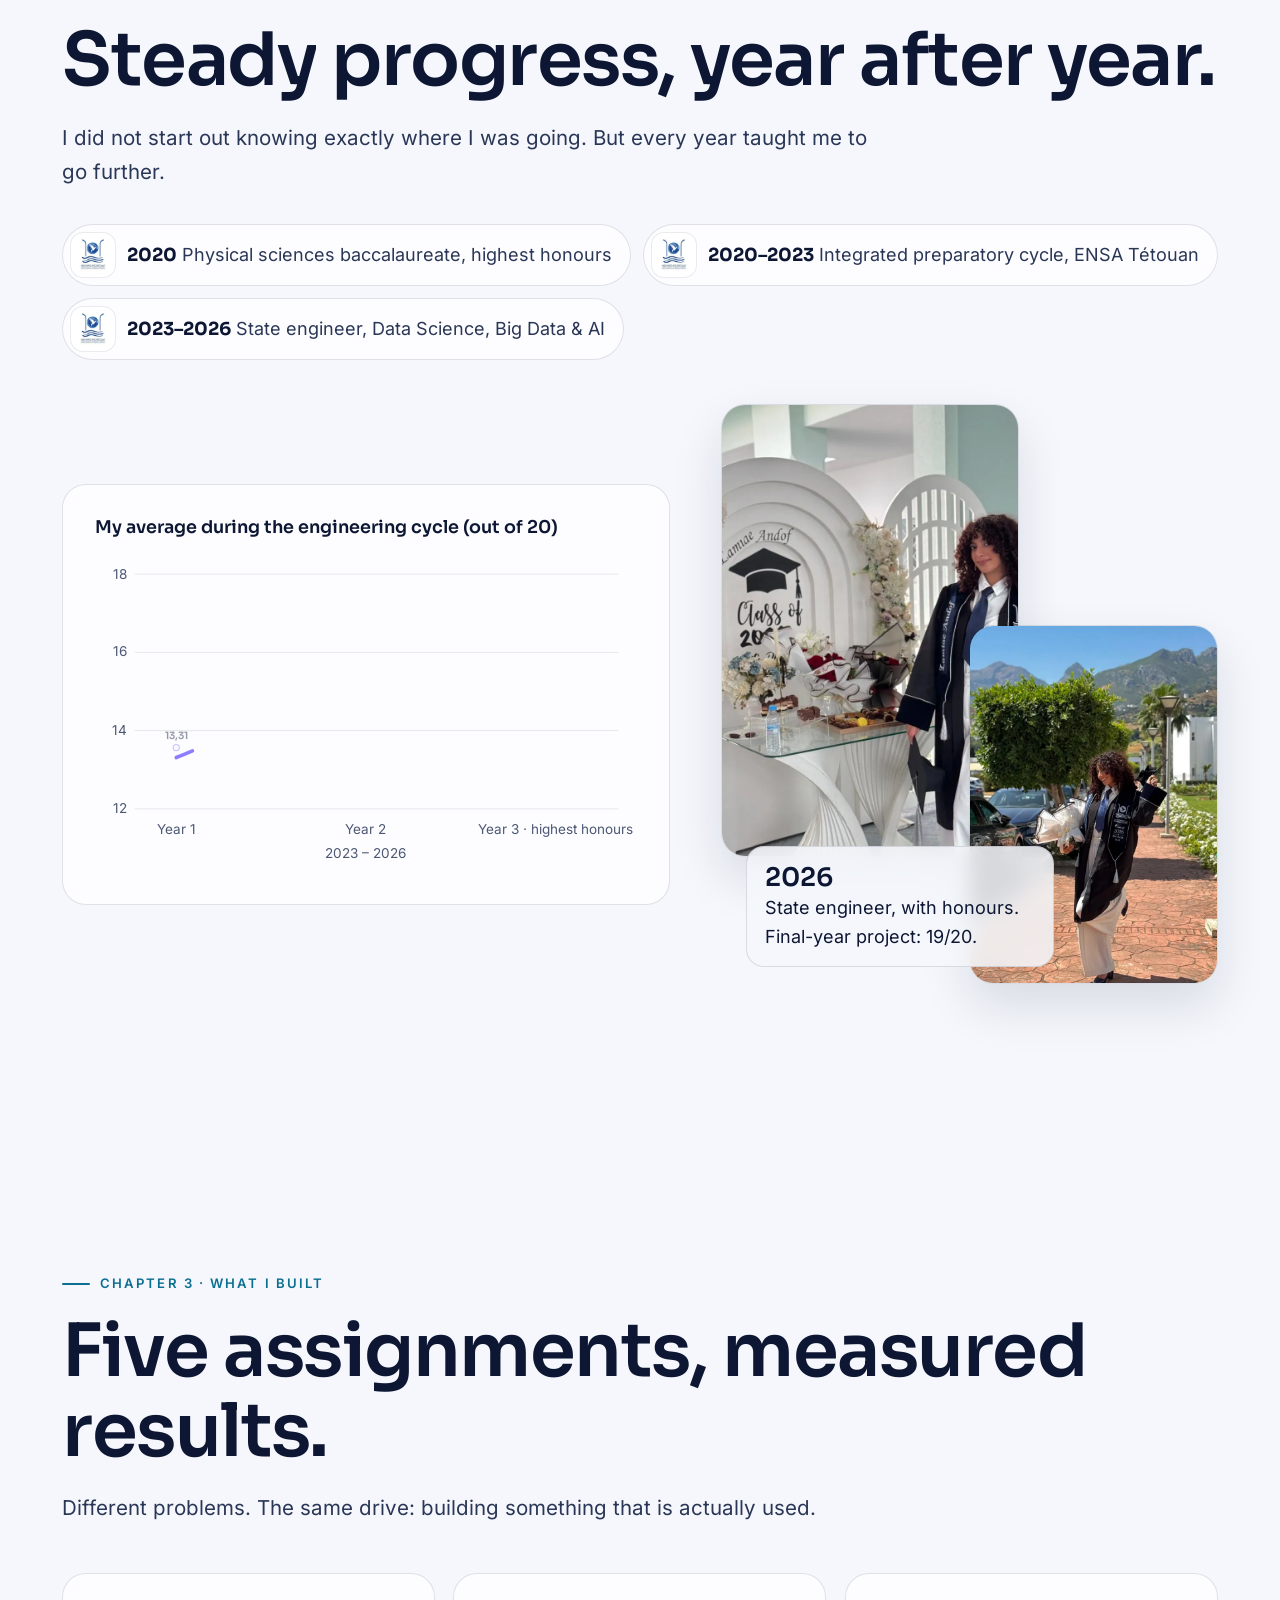
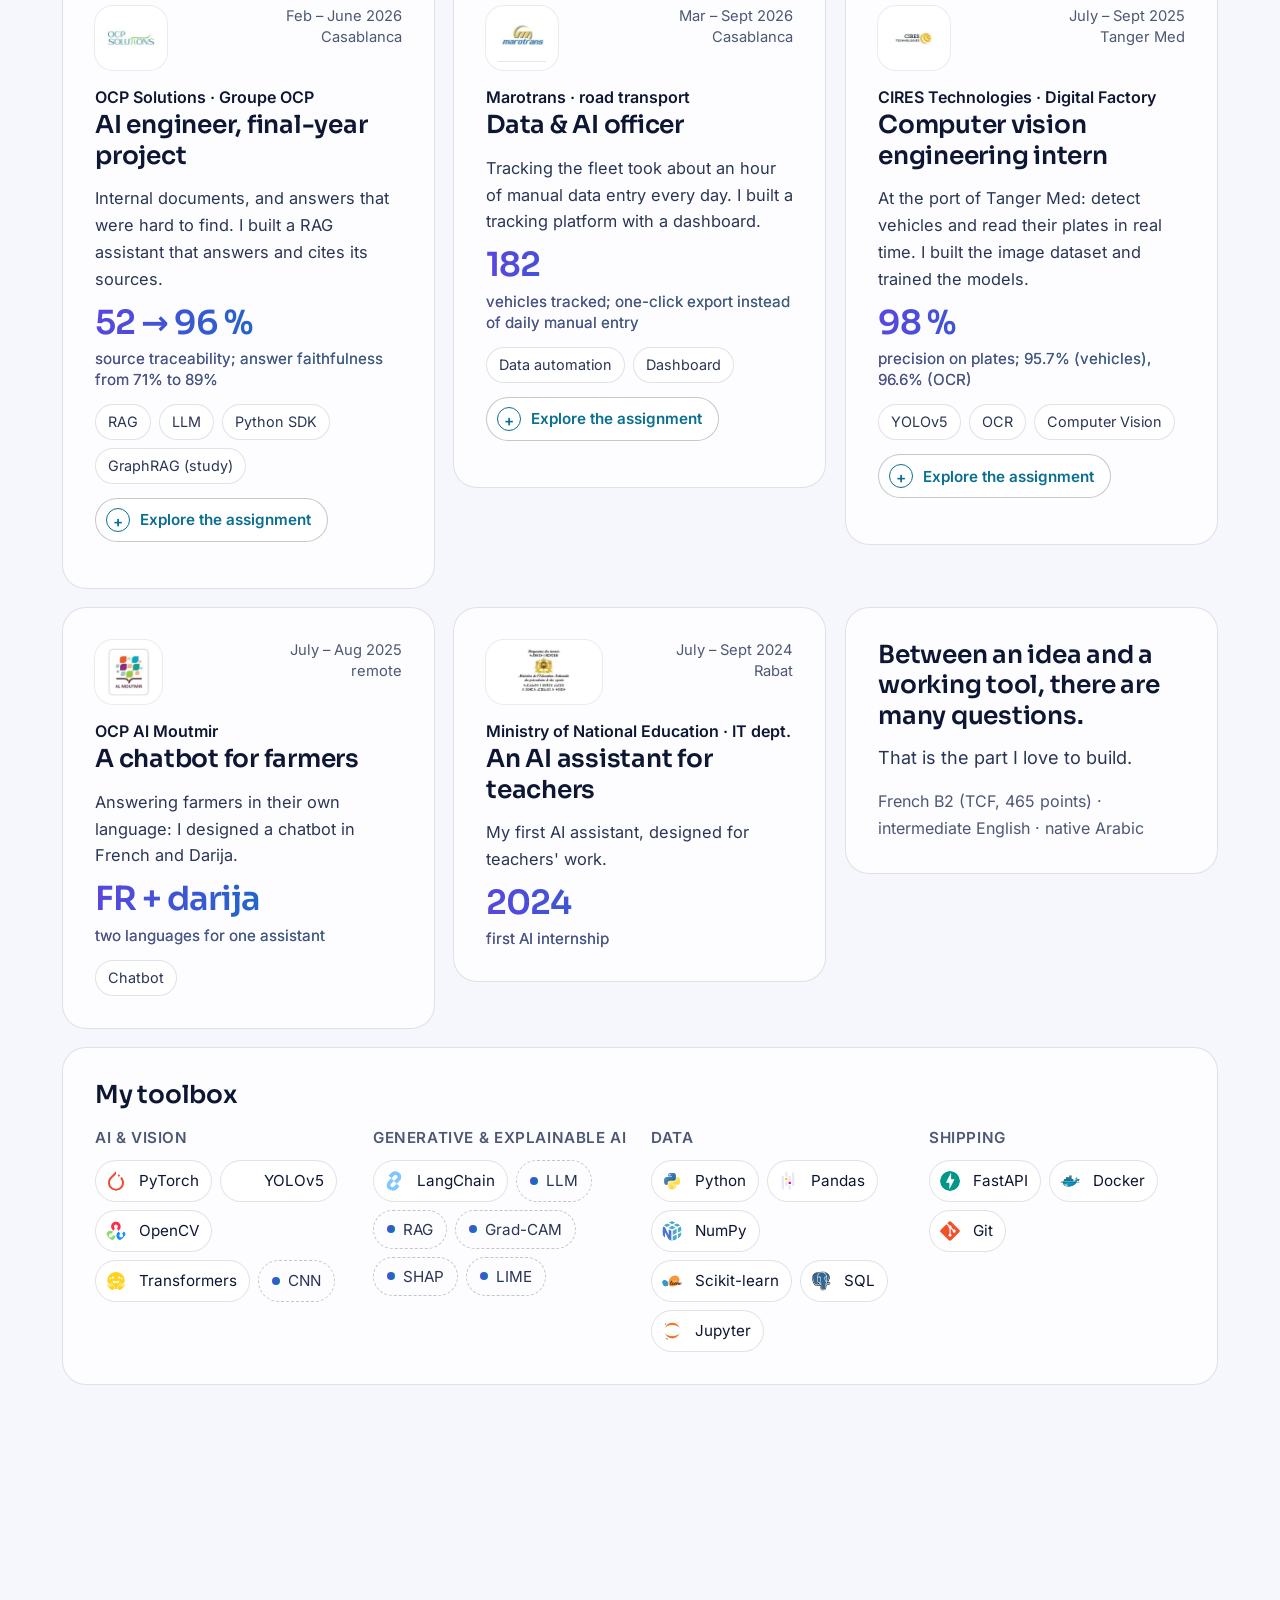
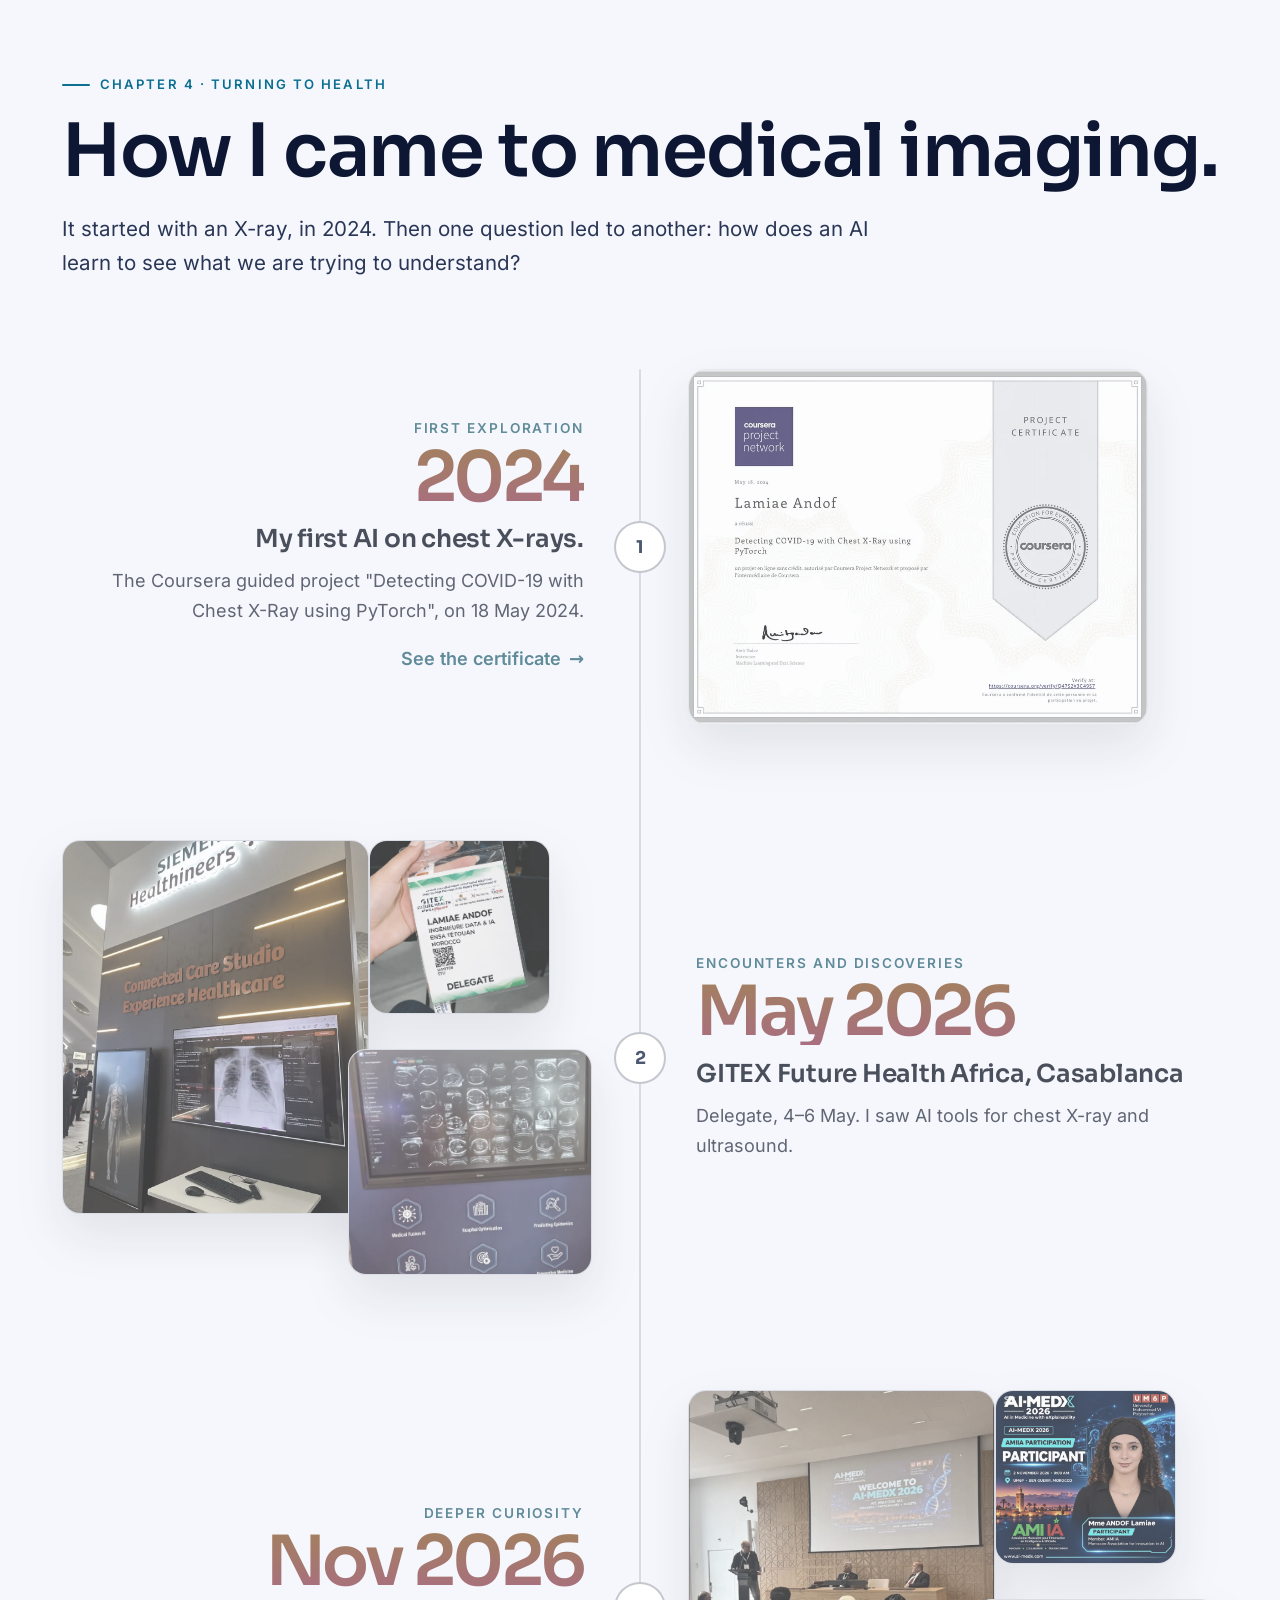
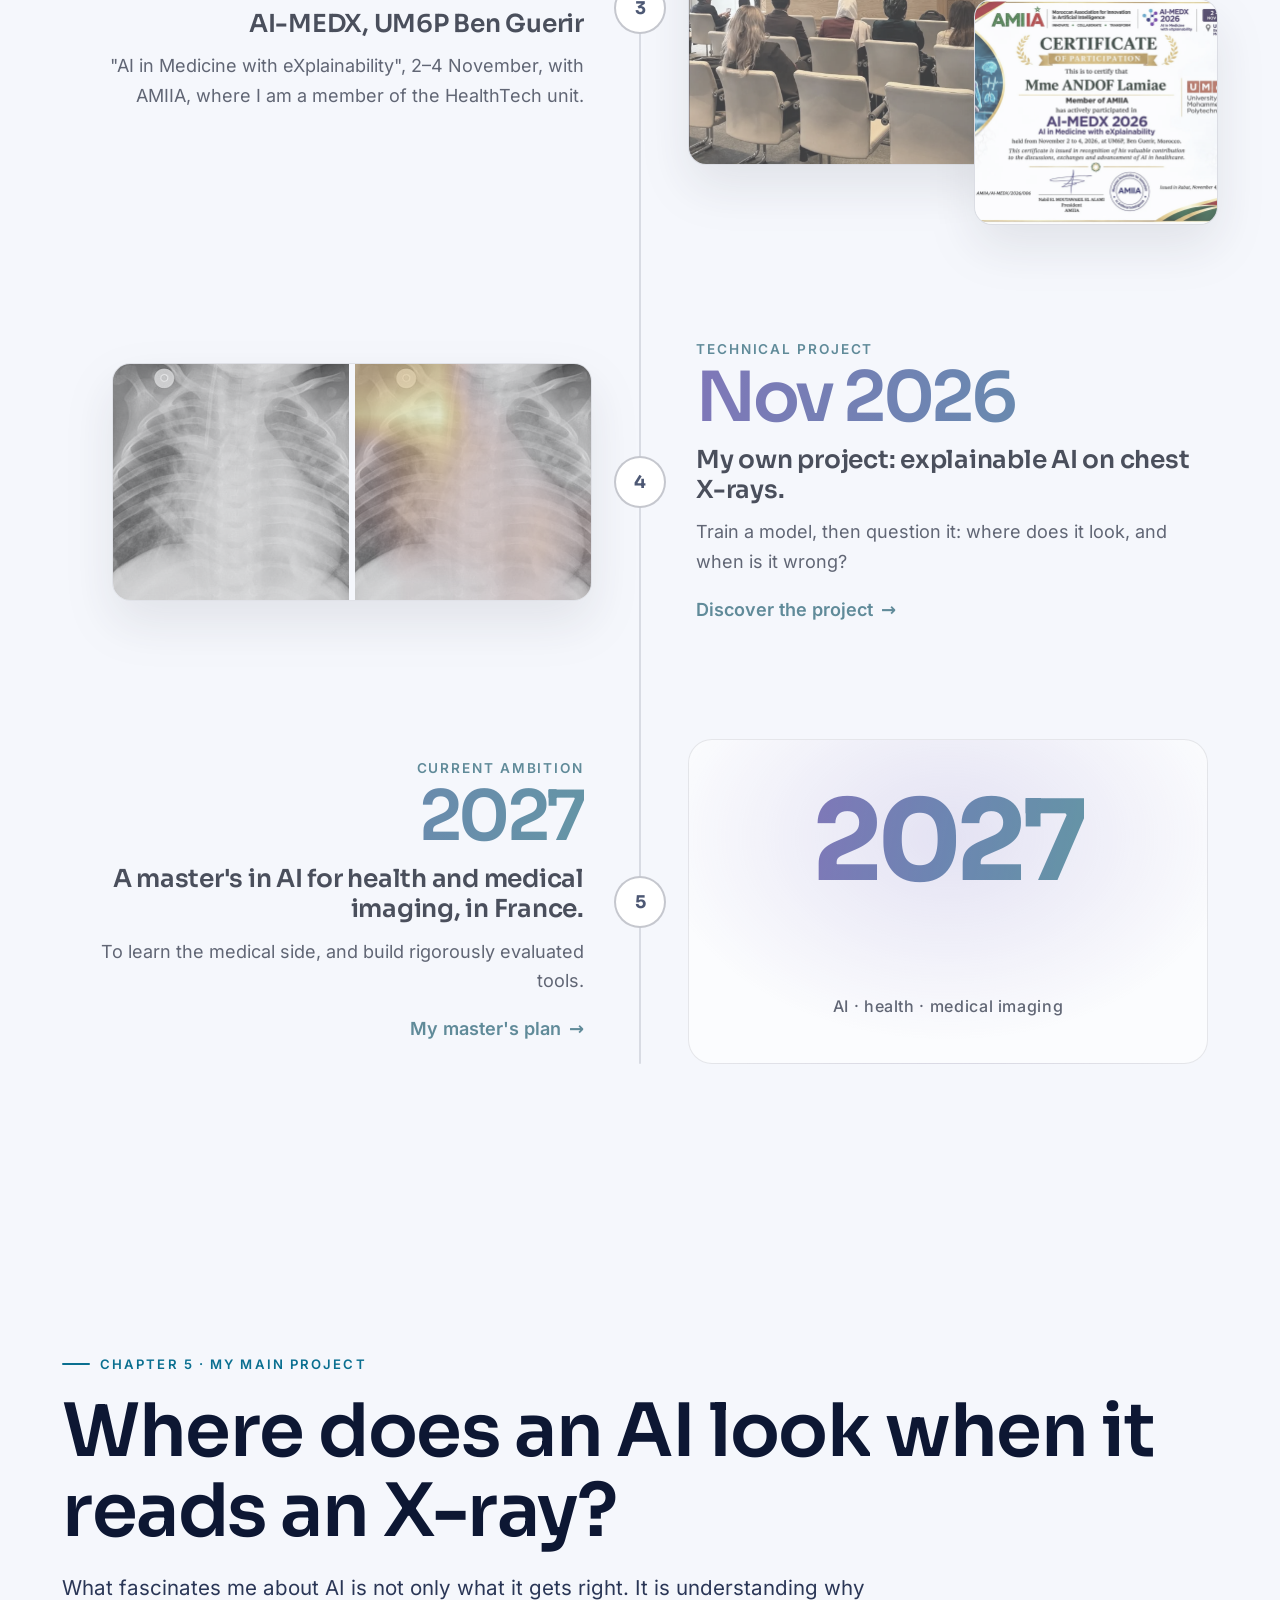
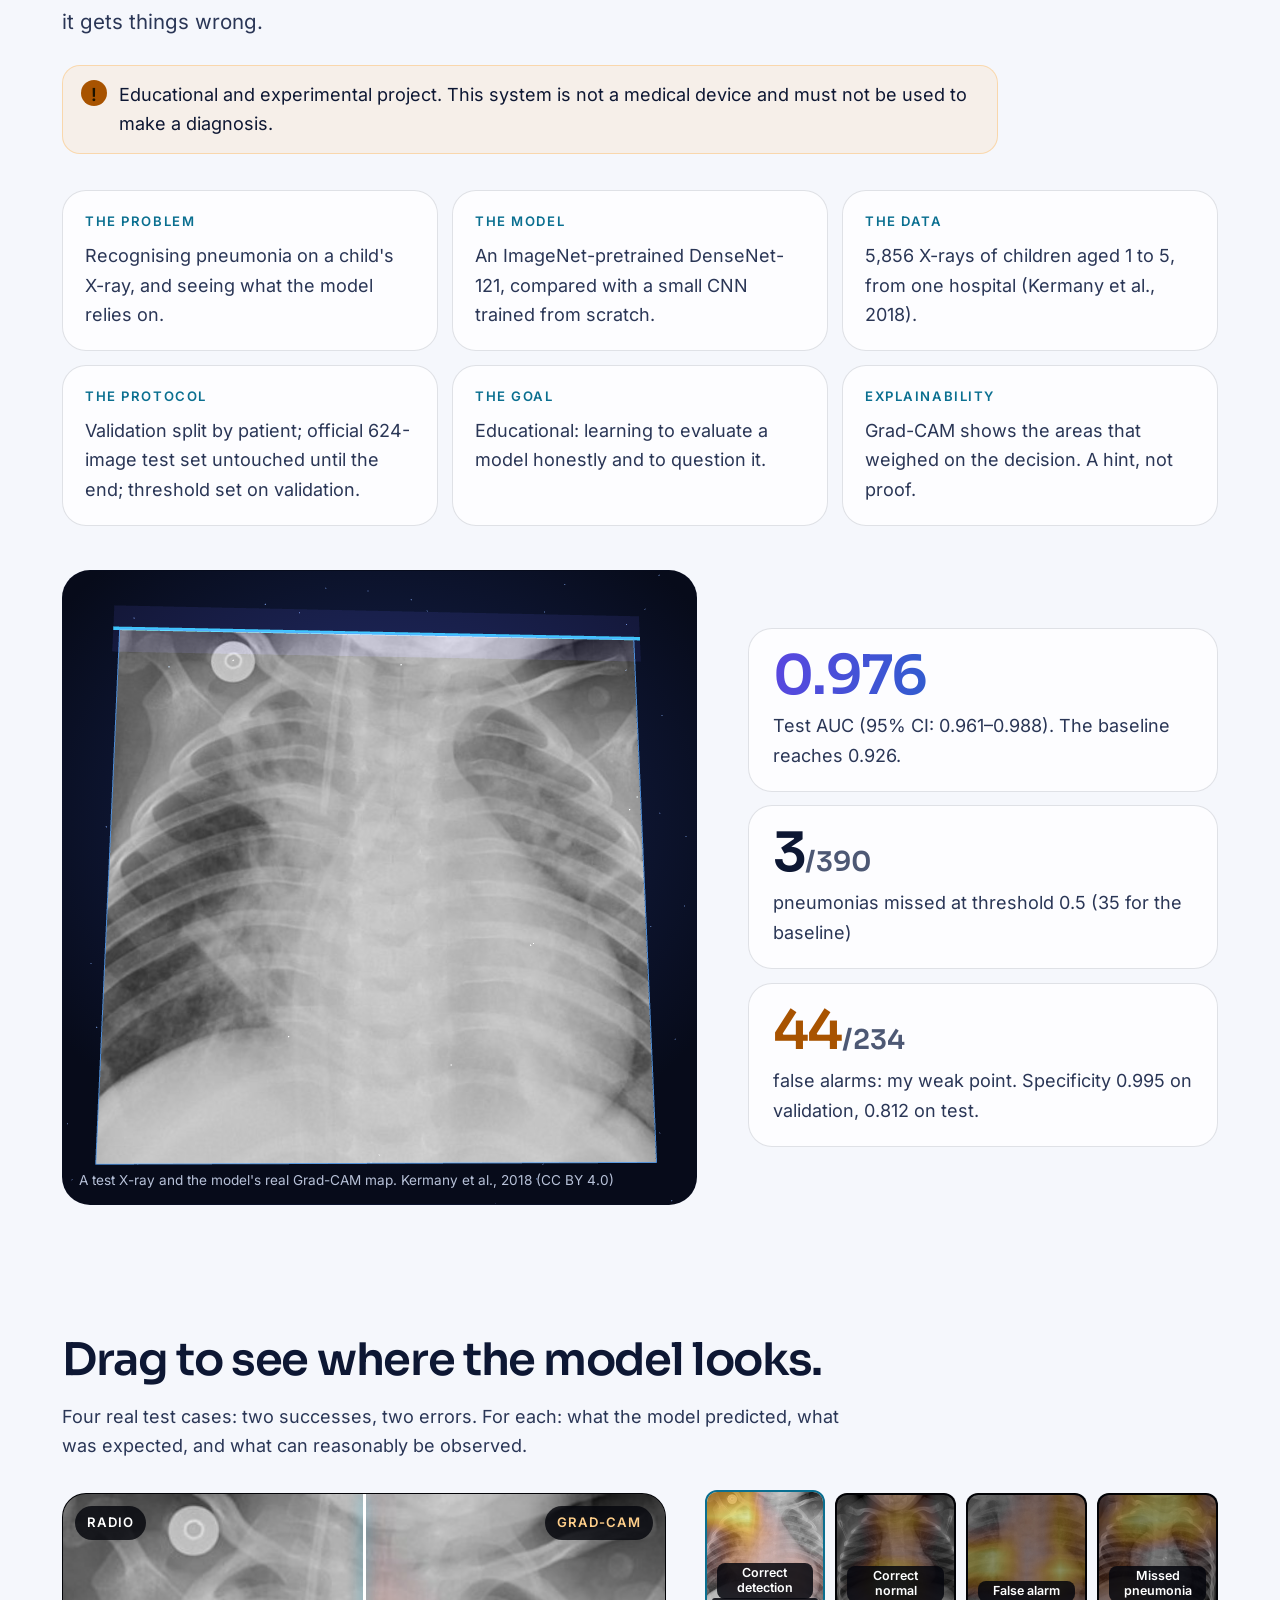
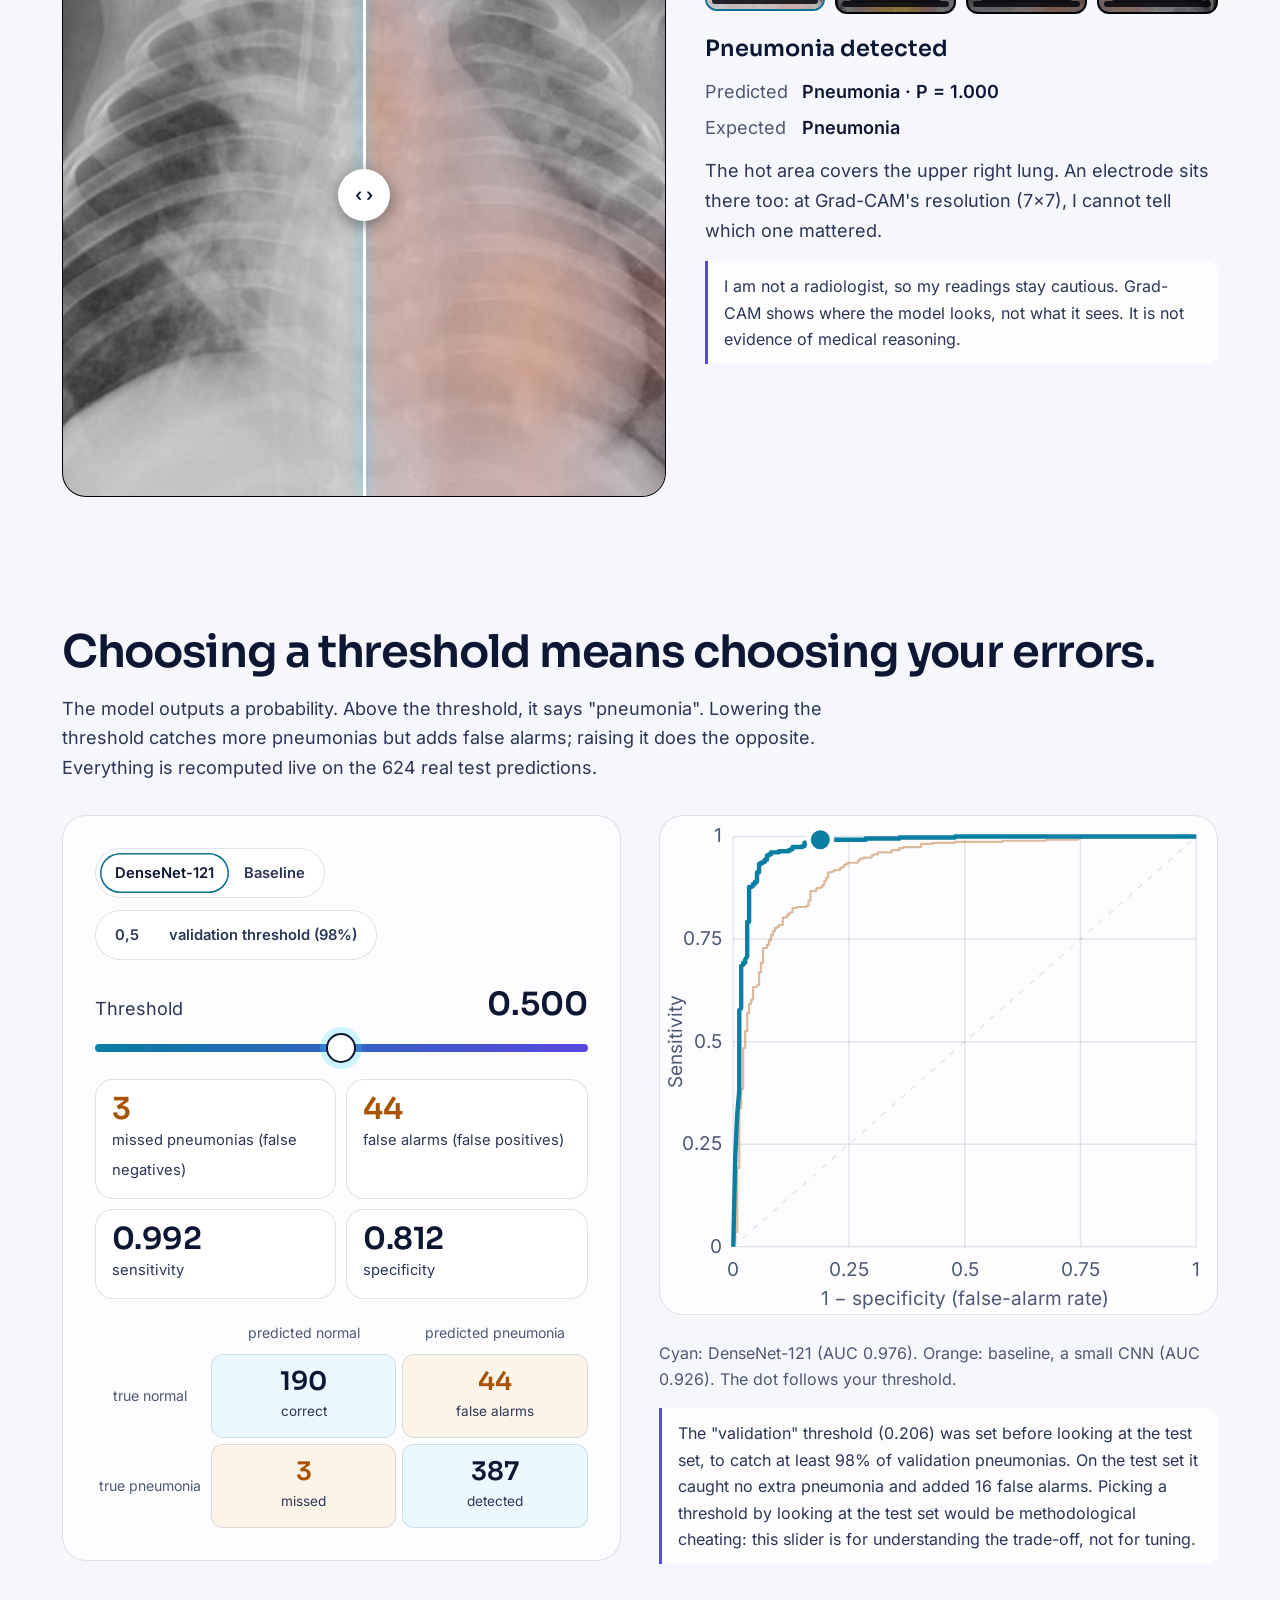
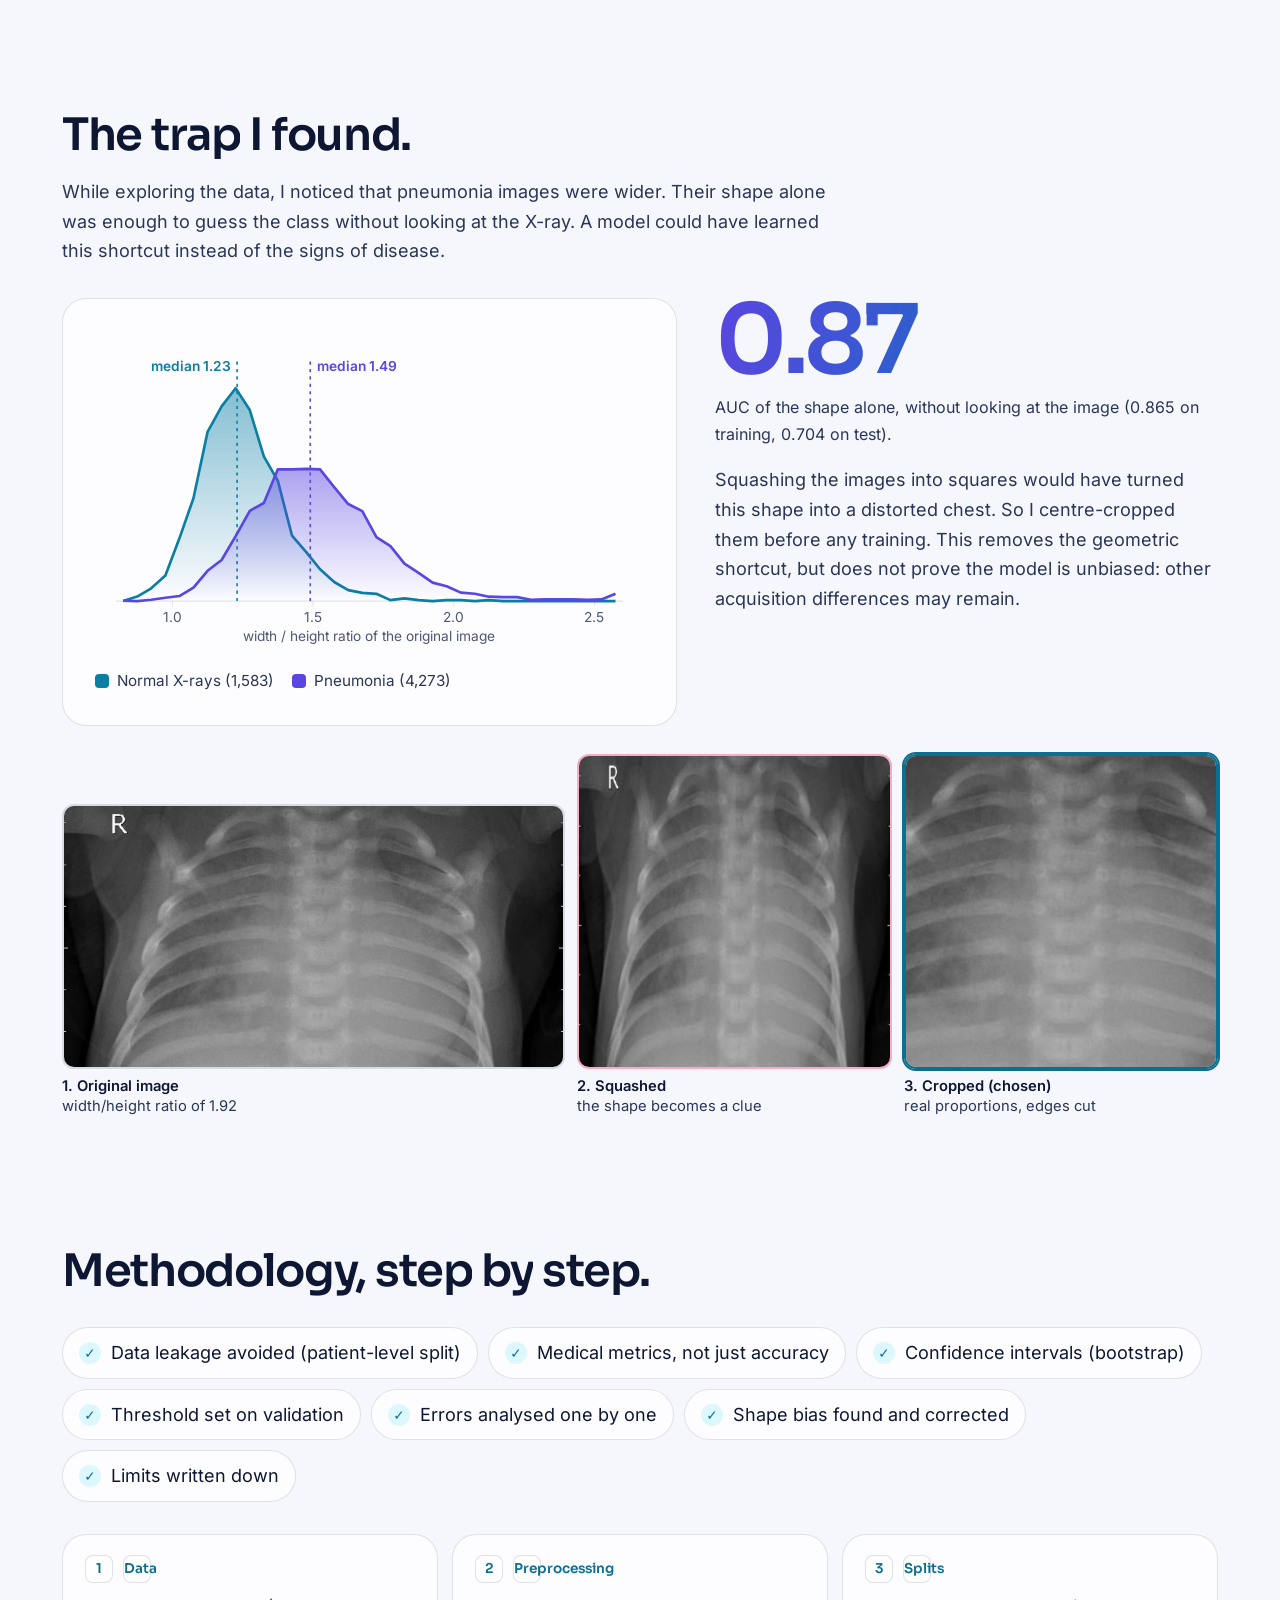
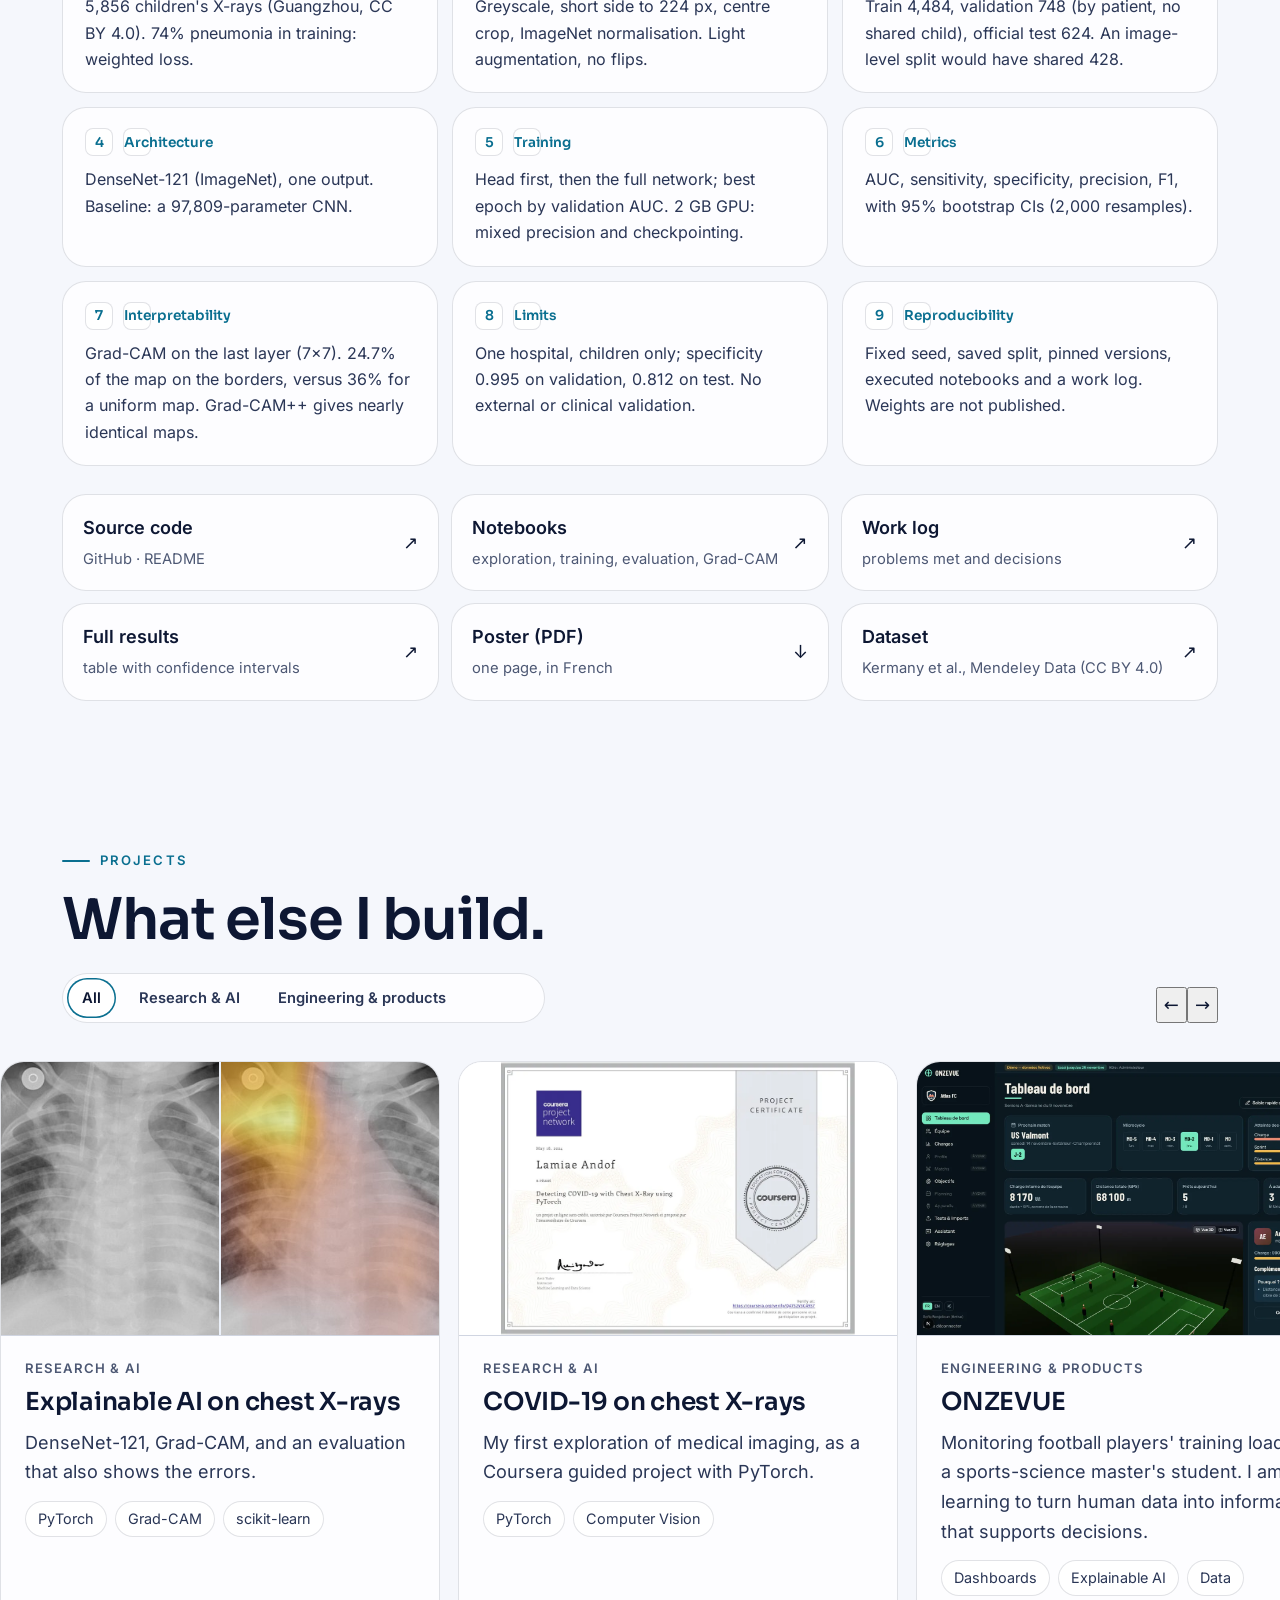
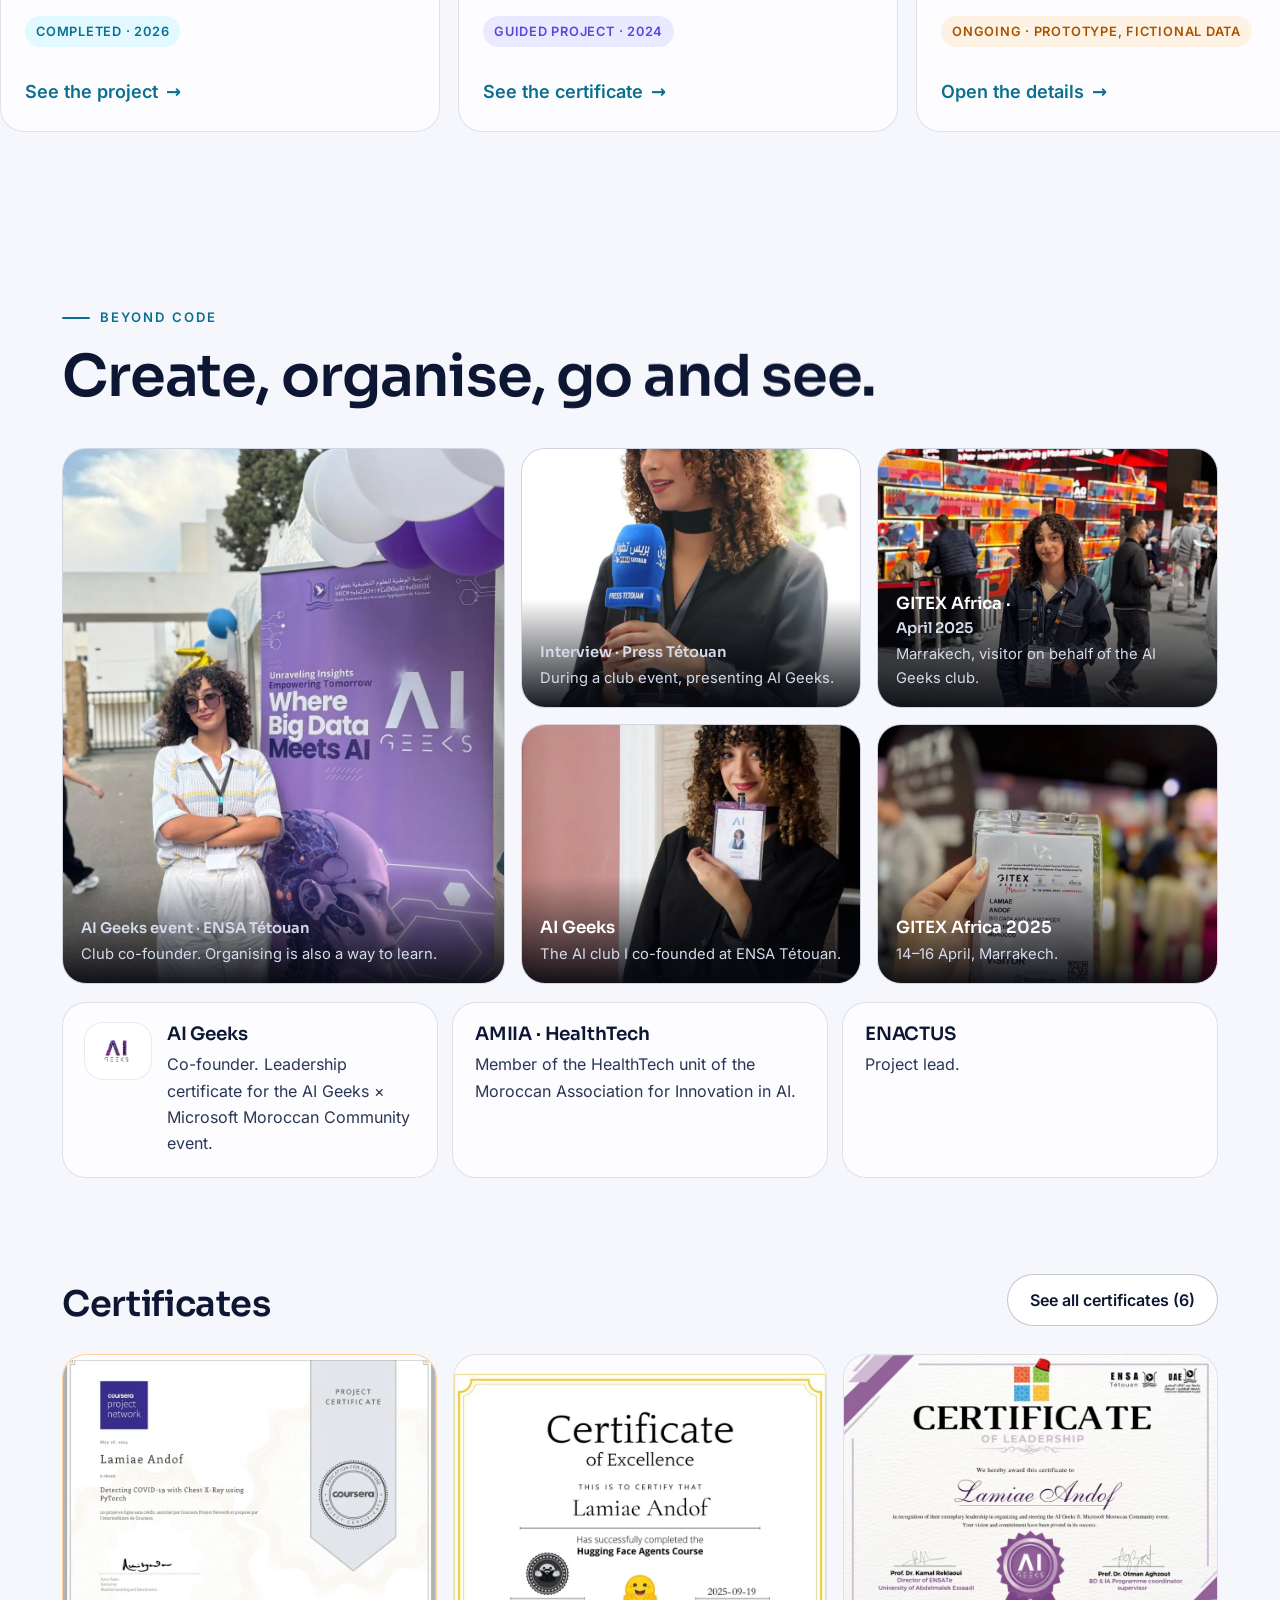
==== commit c1d164df: "CV mis à jour (version Campus France)" ====
--- a/index.html
+++ b/index.html
@@ -85,7 +85,7 @@
       <p class="accroche-2 en">Today, I am exploring a direction I care about deeply: AI in the service of health.</p>
       <div class="boutons">
         <a class="btn plein" href="#projet"><span class="fr">Explorer mon projet phare</span><span class="en">Explore my main project</span> <span class="fleche" aria-hidden="true">→</span></a>
-        <a class="btn" href="docs/CV_Lamiae_Andof.pdf" download><span class="fr">Télécharger mon CV</span><span class="en">Download my resume (FR)</span></a>
+        <a class="btn" href="docs/CV_Lamiae_Andof.pdf?v=6" download><span class="fr">Télécharger mon CV</span><span class="en">Download my resume (FR)</span></a>
         <a class="lien-discret" href="#projets"><span class="fr">Voir mes projets</span><span class="en">See my projects</span></a>
       </div>
     </div>
@@ -623,7 +623,7 @@
         </ul>
         <div class="boutons" style="margin-top:0;justify-content:center">
           <a class="btn plein" href="docs/poster_Lamiae_Andof.pdf"><span class="fr">Poster du projet (PDF)</span><span class="en">Project poster (PDF)</span></a>
-          <a class="btn" href="docs/CV_Lamiae_Andof.pdf" download><span class="fr">CV (PDF)</span><span class="en">Resume (PDF)</span></a>
+          <a class="btn" href="docs/CV_Lamiae_Andof.pdf?v=6" download><span class="fr">CV (PDF)</span><span class="en">Resume (PDF)</span></a>
         </div>
       </div>
     </div>
@@ -640,7 +640,7 @@
       <a class="carte principal" href="mailto:lamiaeandof3@gmail.com"><div><span class="fr">M'écrire</span><span class="en">Email me</span><small>lamiaeandof3@gmail.com</small></div><span aria-hidden="true">→</span></a>
       <a class="carte" data-tilt href="https://www.linkedin.com/in/lamiaeandof"><div>LinkedIn<small>in/lamiaeandof</small></div><span aria-hidden="true">↗</span></a>
       <a class="carte" data-tilt href="https://github.com/LamiaeAndof"><div>GitHub<small>LamiaeAndof</small></div><span aria-hidden="true">↗</span></a>
-      <a class="carte" data-tilt href="docs/CV_Lamiae_Andof.pdf" download><div><span class="fr">Mon CV</span><span class="en">My resume</span><small><span class="fr">PDF, en français</span><span class="en">PDF, in French</span></small></div><span aria-hidden="true">↓</span></a>
+      <a class="carte" data-tilt href="docs/CV_Lamiae_Andof.pdf?v=6" download><div><span class="fr">Mon CV</span><span class="en">My resume</span><small><span class="fr">PDF, en français</span><span class="en">PDF, in French</span></small></div><span aria-hidden="true">↓</span></a>
     </div>
   </div>
 </section>
